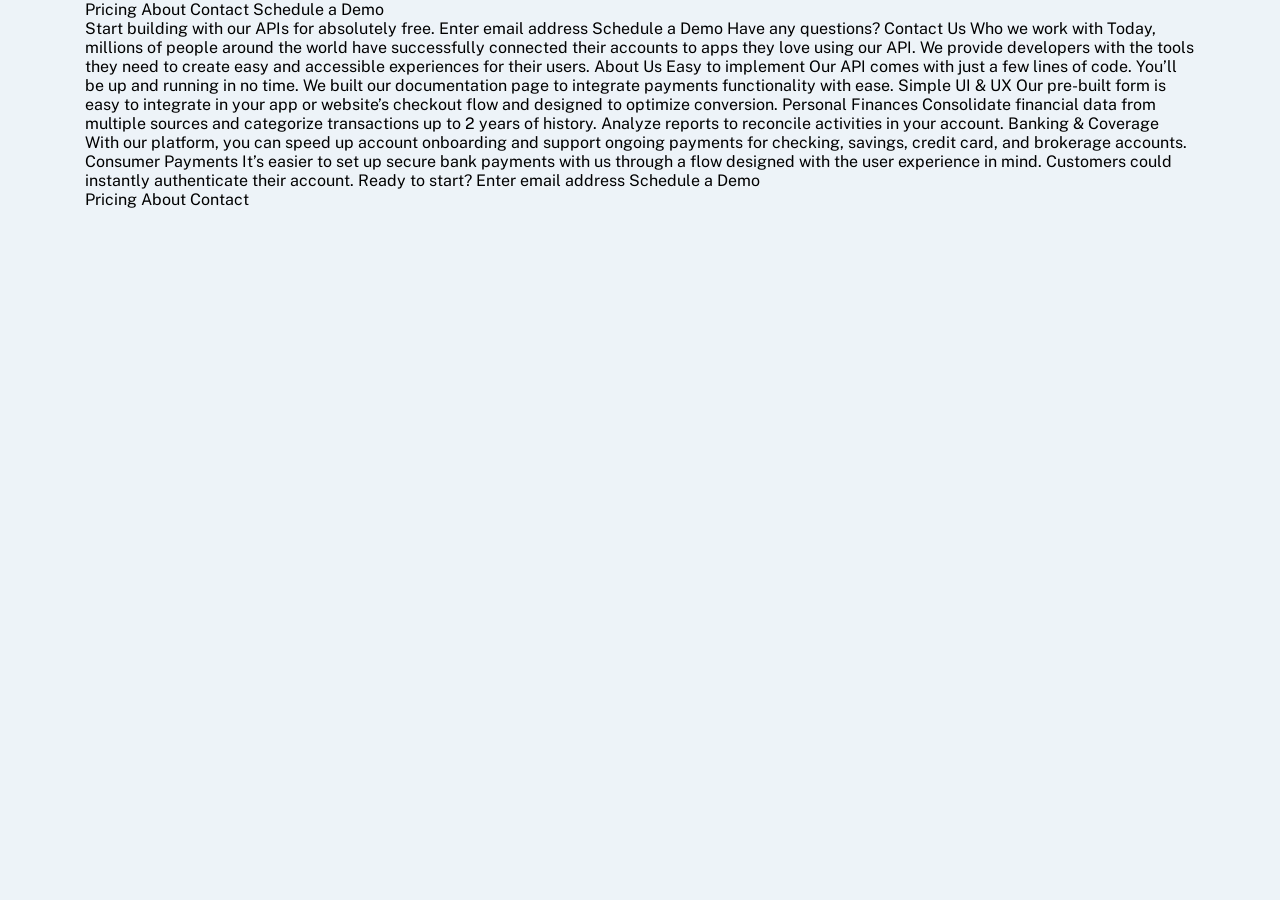
==== index.html @ 97dd3496 "Creating started files" ====
<!doctype html>
<html lang="en">
  <head>
    <meta charset="UTF-8" />
    <meta name="viewport" content="width=device-width, initial-scale=1.0" />

    <link
      rel="icon"
      type="image/png"
      sizes="32x32"
      href="./assets/favicon-32x32.png"
    />

    <title>Frontend Mentor | PayAPI Website Challenge</title>
    <link rel="stylesheet" href="./css/normalize.css" />
    <link rel="stylesheet" href="./css/style.css" />
  </head>

  <body>
    <!-- После того как будет написан HTML-код попросить ИИ
     проверить на ошибки и на aria-атрибуты -->

    <!-- - Отображение оптимального макета каждой страницы в зависимости от размера экрана устройства.
- Отображение состояний при наведении курсора на все интерактивные элементы на сайте.
- Получение сообщения об ошибке при отправке контактной формы, если:

- Поля «Имя», «Адрес электронной почты» или «Сообщение» пусты (должно отображаться «Это поле не может быть пустым»).

- Адрес электронной почты отформатирован неправильно (должно отображаться «Пожалуйста, используйте действительный адрес электронной почты»).

- View the optimal layout for each page depending on their device's screen size
- See hover states for all interactive elements throughout the site
- Receive an error message when the contact form is submitted if:
  - The `Name`, `Email Address` or `Message` fields are empty should show "This field can't be empty"
  - The `Email Address` is not formatted correctly should show "Please use a valid email address"
  -->
    <header class="header container">
      Pricing About Contact Schedule a Demo
    </header>
    <main class="main container">
      Start building with our APIs for absolutely free. Enter email address
      Schedule a Demo Have any questions? Contact Us Who we work with Today,
      millions of people around the world have successfully connected their
      accounts to apps they love using our API. We provide developers with the
      tools they need to create easy and accessible experiences for their users.
      About Us Easy to implement Our API comes with just a few lines of code.
      You’ll be up and running in no time. We built our documentation page to
      integrate payments functionality with ease. Simple UI & UX Our pre-built
      form is easy to integrate in your app or website’s checkout flow and
      designed to optimize conversion. Personal Finances Consolidate financial
      data from multiple sources and categorize transactions up to 2 years of
      history. Analyze reports to reconcile activities in your account. Banking
      & Coverage With our platform, you can speed up account onboarding and
      support ongoing payments for checking, savings, credit card, and brokerage
      accounts. Consumer Payments It’s easier to set up secure bank payments
      with us through a flow designed with the user experience in mind.
      Customers could instantly authenticate their account. Ready to start?
      Enter email address Schedule a Demo
    </main>
    <footer class="footer container">Pricing About Contact</footer>
    <script src="app.js" defer></script>
  </body>
</html>
---- css/style.css ----
:root {
  --neutral-950: hsl(0, 0%, 0%);
  --neutral-300: hsl(0, 0%, 85%);
  --neutral-0: hsl(0, 0%, 100%);
  --slate-950: hsl(207, 27%, 15%);
  --slate-900: hsl(208, 37%, 21%);
  --slate-800: hsl(207, 25%, 24%);
  --slate-700: hsl(207, 33%, 32%);
  --slate-600: hsl(208, 29%, 45%);
  --slate-500: hsl(207, 16%, 50%);
  --slate-100: hsl(207, 44%, 95%);
  --slate-50: hsl(220, 60%, 99%);
  --rose-600: hsl(337, 48%, 49%);
  --rose-400: hsl(337, 60%, 64%);
  --red-600: hsl(0, 100%, 50%);
  --green-900: hsl(162, 18%, 22%);
}
@font-face {
    font-family: 'DM Serif Display';
    src: url('../assets/fonts/DMSerifDisplay-Regular.woff2') format('woff2');
    font-weight: normal;
    font-style: normal;
    font-display: swap;
}

@font-face {
    font-family: 'Public Sans';
    src: url('../assets/fonts/PublicSans-Bold.woff2') format('woff2');
    font-weight: bold;
    font-style: normal;
    font-display: swap;
}

@font-face {
    font-family: 'Public Sans';
    src: url('../assets/fonts/PublicSans-Bold_1.woff2') format('woff2');
    font-weight: bold;
    font-style: normal;
    font-display: swap;
}

@font-face {
    font-family: 'Public Sans';
    src: url('../assets/fonts/PublicSans-Regular.woff2') format('woff2');
    font-weight: normal;
    font-style: normal;
    font-display: swap;
}
html {
  box-sizing: border-box;
}

*,
*::after,
*::before {
  box-sizing: border-box;
}
body {
  max-width: 1440px;
  width: 100%;
  margin: 0;
  margin-inline: auto;
  padding: 0;
  font-family: 'Public Sans';
  /* background-color: hsl(0, 0%, 95%); */
  background-color: var(--slate-100);
}
img {
  display: block;
  max-width: 100%;
  height: auto;
}
h1,
h2,
h3,
h4,
h5,
p {
  margin: 0;
}
ul {
  margin: 0;
  padding: 0;
  list-style: none;
}
button {
  border: 0 none transparent;
  background-color: transparent;
  cursor: pointer;
  padding: 0;
}
a {
  text-decoration: none;
}
.container {
  max-width: 70.625rem;
  margin-inline: auto;
  padding-inline: 0.625rem;
}

/* 


width: 124px;
height: 18px;


font-family: 'Public Sans';
font-style: normal;
font-weight: 700;
font-size: 15px;
line-height: 120%;


color: #FBFCFE;






*/
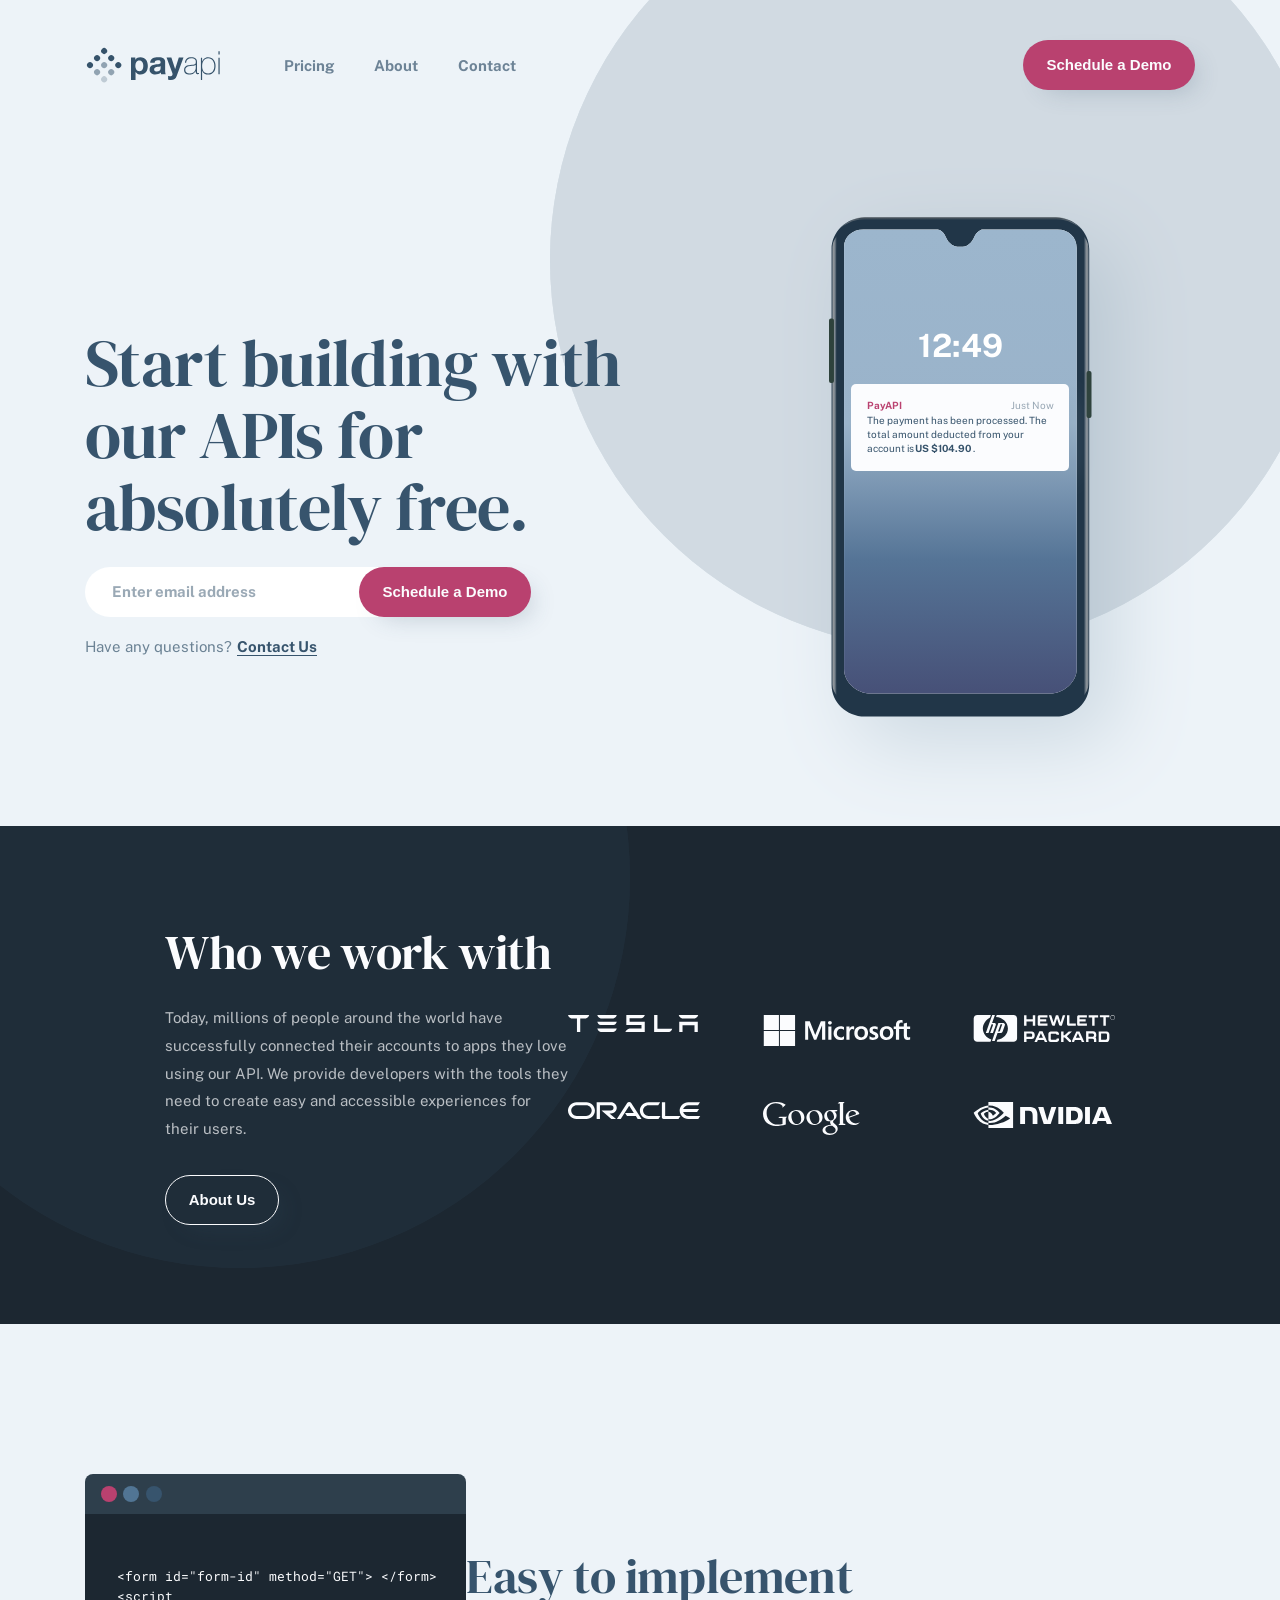
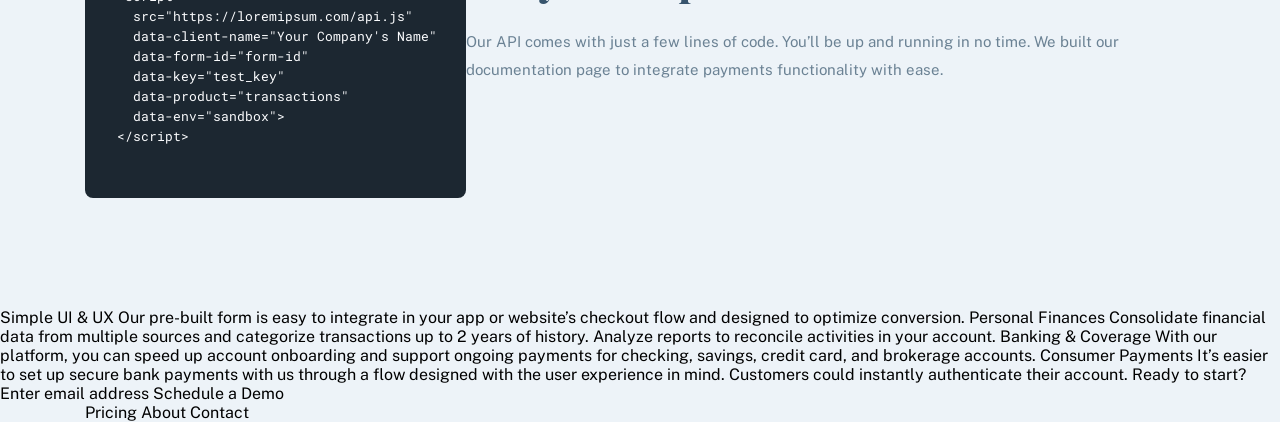
==== commit e9372be5: "Creating mobile menu" ====
--- a/index.html
+++ b/index.html
@@ -17,45 +17,445 @@
   </head>
 
   <body>
-    <!-- После того как будет написан HTML-код попросить ИИ
-     проверить на ошибки и на aria-атрибуты -->
+    <header class="header">
+      <div class="header__menu container">
+        <div class="header__logo">
+          <a href="#">
+            <img
+              src="./assets/shared/desktop/logo.svg"
+              alt="logo PayAPI website"
+            />
+          </a>
+        </div>
+        <button
+          class="menu__button open__button"
+          aria-label="open Menu"
+          aria-expanded="false"
+          aria-controls="navbar"
+        >
+          <svg width="28" height="17" xmlns="http://www.w3.org/2000/svg">
+            <g fill="#36536B" fill-rule="evenodd">
+              <path d="M0 0h28v3H0zM0 7h28v3H0zM0 14h28v3H0z" />
+            </g>
+          </svg>
+        </button>
+        <div class="header__menu-wrap">
+          <nav class="navigation">
+            <button class="menu__button close__button" aria-label="close Menu">
+              <svg width="22" height="23" xmlns="http://www.w3.org/2000/svg">
+                <path
+                  d="M19.839.54L21.96 2.66 13.12 11.5l8.84 8.839-2.121 2.121-8.84-8.84-8.838 8.84L.04 20.34l8.838-8.84L.04 2.662 2.16.54 11 9.378 19.839.54z"
+                  fill="#FBFCFE"
+                  fill-rule="evenodd"
+                />
+              </svg>
+            </button>
+            <ul id="navMenu" class="main__nav">
+              <li><a href="pricing.html">Pricing</a></li>
+              <li><a href="about.html">About</a></li>
+              <li><a href="contact.html">Contact</a></li>
+            </ul>
+          </nav>
+          <button class="btn">Schedule a Demo</button>
+        </div>
+      </div>
+      <div class="header__hero container">
+        <div class="header__hero-content">
+          <h1>Start building with our APIs for absolutely free.</h1>
+          <form action="#" class="form__email">
+            <input
+              type="email"
+              id="email"
+              aria-label="Enter your email"
+              placeholder="Enter email address"
+            />
+            <small class="error-msg">Please use a valid email address</small>
+            <button type="submit" class="btn" id="email-btn">
+              Schedule a Demo
+            </button>
+          </form>
+          <p>Have any questions?<a href="contact.html">Contact Us</a></p>
+        </div>
+        <div class="header__hero-images">
+          <svg
+            xmlns="http://www.w3.org/2000/svg"
+            xmlns:xlink="http://www.w3.org/1999/xlink"
+            width="419"
+            height="660"
+          >
+            <defs>
+              <linearGradient id="c" x1="50%" x2="50%" y1="0%" y2="100%">
+                <stop offset="0%" stop-color="#454545" />
+                <stop offset="22.628%" stop-color="#999" />
+                <stop offset="100%" stop-color="#FFF" />
+              </linearGradient>
+              <linearGradient id="d" x1="100%" x2="30.702%" y1="50%" y2="50%">
+                <stop offset="0%" stop-color="#FFF" stop-opacity="0" />
+                <stop offset="22.218%" stop-color="#BABABA" />
+                <stop offset="54.678%" stop-color="#FFF" stop-opacity="0" />
+                <stop offset="100%" stop-color="#FFF" stop-opacity="0" />
+              </linearGradient>
+              <linearGradient id="e" x1="100%" x2="30.591%" y1="50%" y2="50%">
+                <stop offset="0%" stop-color="#FFF" stop-opacity="0" />
+                <stop offset="22.218%" stop-color="#BABABA" />
+                <stop offset="54.678%" stop-color="#FFF" stop-opacity="0" />
+                <stop offset="100%" stop-color="#FFF" stop-opacity="0" />
+              </linearGradient>
+              <linearGradient id="g" x1="50%" x2="50%" y1="0%" y2="99.221%">
+                <stop offset="0%" stop-color="#9CB6CD" />
+                <stop offset="42.056%" stop-color="#9AB3CA" />
+                <stop offset="71.659%" stop-color="#557496" />
+                <stop offset="100%" stop-color="#475178" />
+              </linearGradient>
+              <filter
+                id="a"
+                width="202.9%"
+                height="153.1%"
+                x="-41.7%"
+                y="-21.5%"
+                filterUnits="objectBoundingBox"
+              >
+                <feOffset
+                  dx="25"
+                  dy="25"
+                  in="SourceAlpha"
+                  result="shadowOffsetOuter1"
+                />
+                <feGaussianBlur
+                  in="shadowOffsetOuter1"
+                  result="shadowBlurOuter1"
+                  stdDeviation="40"
+                />
+                <feColorMatrix
+                  in="shadowBlurOuter1"
+                  values="0 0 0 0 0.212302148 0 0 0 0 0.325209598 0 0 0 0 0.419299139 0 0 0 0.300726617 0"
+                />
+              </filter>
+              <filter
+                id="i"
+                width="125.2%"
+                height="163.2%"
+                x="-8%"
+                y="-20.1%"
+                filterUnits="objectBoundingBox"
+              >
+                <feMorphology
+                  in="SourceAlpha"
+                  radius="5"
+                  result="shadowSpreadOuter1"
+                />
+                <feOffset
+                  dx="10"
+                  dy="10"
+                  in="shadowSpreadOuter1"
+                  result="shadowOffsetOuter1"
+                />
+                <feGaussianBlur
+                  in="shadowOffsetOuter1"
+                  result="shadowBlurOuter1"
+                  stdDeviation="12.5"
+                />
+                <feColorMatrix
+                  in="shadowBlurOuter1"
+                  values="0 0 0 0 0.212302148 0 0 0 0 0.325209598 0 0 0 0 0.419299139 0 0 0 0.25 0"
+                />
+              </filter>
+              <path
+                id="b"
+                d="M35.776.57H227.01c18.34 0 33.208 14.235 33.208 31.795v435.27c0 17.56-14.867 31.796-33.208 31.796H35.776c-18.34 0-33.208-14.236-33.208-31.796V32.365C2.568 14.805 17.436.569 35.776.569z"
+              />
+              <path
+                id="f"
+                d="M93.602 0H19.196C8.09 0 0 7.563 0 17.441v422.39c0 12.88 12.502 24.292 26.64 24.292h179.332c13.618 0 26.64-11.5 26.64-24.292V18.583c0-11.84-8.79-18.513-19.196-18.583H137.83c-.287.047-5.479 2.182-7.673 7.563-2.195 5.382-6.61 9.672-11.445 9.672h-5.615c-2.298 0-8.348-2.23-11.411-9.672C98.623.121 93.888.047 93.602 0z"
+              />
+              <rect id="j" width="218" height="87" x="0" y="0" rx="5" />
+            </defs>
+            <g fill="none" fill-rule="evenodd" transform="translate(53 55)">
+              <use fill="#000" filter="url(#a)" xlink:href="#b" />
+              <use fill="#213648" xlink:href="#b" />
+              <path
+                fill="url(#c)"
+                fill-opacity=".65"
+                d="M225.18 0H32.356C23.352.549 15.05 4.657 7.447 12.324c4.89-4.268 13.61-9.98 25.14-9.98h192.362c11.53 0 20.25 5.712 25.14 9.98C242.486 4.657 234.183.549 225.18 0z"
+                opacity=".596"
+                transform="translate(2.568)"
+              />
+              <path
+                fill="url(#d)"
+                d="M252.431 462.67V34.983c0-11.476-4.217-15.718-6.733-18.442-2.516-2.723-2.623-4.113.992-2.056 3.615 2.056 10.845 8.047 10.845 20.498V462.67c0 12.451-7.23 18.441-10.845 20.498-3.615 2.056-3.508.667-.992-2.057s6.733-6.966 6.733-18.441z"
+                opacity=".75"
+                transform="translate(2.568)"
+              />
+              <path
+                fill="url(#e)"
+                d="M8.548 462.67V34.983c0-11.476-4.217-15.718-6.733-18.442-2.516-2.723-2.623-4.113.992-2.056 3.615 2.056 10.845 8.047 10.845 20.498V462.67c0 12.451-7.23 18.441-10.845 20.498-3.615 2.056-3.508.667-.992-2.057s6.733-6.966 6.733-18.441z"
+                opacity=".75"
+                transform="matrix(-1 0 0 1 16.22 0)"
+              />
+              <path
+                fill="#2E423C"
+                d="M2 101.557h.965a2 2 0 012 2v60.35a2 2 0 01-2 2H2a2 2 0 01-2-2v-60.35a2 2 0 012-2zm257.535 52.487h.965a2 2 0 012 2v42.95a2 2 0 01-2 2h-.965a2 2 0 01-2-2v-42.95a2 2 0 012-2z"
+              />
+              <g transform="translate(15.074 12.444)">
+                <mask id="h" fill="#fff"><use xlink:href="#f" /></mask>
+                <use fill="#FFF" xlink:href="#f" />
+                <path
+                  fill="url(#g)"
+                  mask="url(#h)"
+                  d="M-.074 0h233v465h-233z"
+                />
+                <text
+                  fill="#FFF"
+                  font-family="PublicSans-Bold, Public Sans"
+                  font-size="32"
+                  font-weight="bold"
+                  mask="url(#h)"
+                >
+                  <tspan x="73.926" y="127.556">12:49</tspan>
+                </text>
+              </g>
+              <g transform="translate(22 167)">
+                <use fill="#000" filter="url(#i)" xlink:href="#j" />
+                <use fill="#FBFCFE" xlink:href="#j" />
+                <g font-size="10">
+                  <text
+                    fill="#BA4270"
+                    font-family="PublicSans-Bold, Public Sans"
+                    font-weight="bold"
+                    transform="translate(16 16)"
+                  >
+                    <tspan x="0" y="9">PayAPI</tspan>
+                  </text>
+                  <text
+                    fill="#36536B"
+                    font-family="PublicSans-Regular, Public Sans"
+                    opacity=".5"
+                    transform="translate(16 16)"
+                  >
+                    <tspan x="144.05" y="9">Just Now</tspan>
+                  </text>
+                </g>
+                <text
+                  fill="#36536B"
+                  font-family="PublicSans-Regular, Public Sans"
+                  font-size="10"
+                >
+                  <tspan x="16" y="40">
+                    The payment has been processed. The
+                  </tspan>
+                  <tspan x="16" y="54">total amount deducted from your</tspan>
+                  <tspan x="16" y="68">account is</tspan>
+                  <tspan
+                    x="63.62"
+                    y="68"
+                    font-family="PublicSans-Bold, Public Sans"
+                    font-weight="bold"
+                  >
+                    US $104.90
+                  </tspan>
+                  <tspan x="121.855" y="68">.</tspan>
+                </text>
+              </g>
+            </g>
+          </svg>
+        </div>
+      </div>
+    </header>
+    <main class="main">
+      <section class="main__about">
+        <div class="main__about-content">
+          <h3>Who we work with</h3>
+          <p>
+            Today, millions of people around the world have successfully
+            connected their accounts to apps they love using our API. We provide
+            developers with the tools they need to create easy and accessible
+            experiences for their users.
+          </p>
+          <button class="btn">About Us</button>
+        </div>
+        <div class="main__about-images">
+          <svg width="131" height="17" xmlns="http://www.w3.org/2000/svg">
+            <path
+              d="M89.447.047v13.628h14.74c-.375 1.405-1.264 2.623-2.902 3.325h-15.16V.047h3.322zm-12.588 0c-.374 1.452-1.825 2.81-3.603 3.325H61.558l.047 3.372h15.16V17H57.347c.796-1.64 2.387-2.904 4.259-3.419H73.49V10.07H58.33V.047zM21.196 0v.047c-.371 1.503-1.623 2.912-3.386 3.381h-5.287l-.279.094V17H8.951V3.522l-.278-.094H3.386C1.67 3.052.37 1.55 0 .047L21.196 0zm108.586 6.744V17h-3.275v-6.837h-11.98V17h-3.275V6.744h18.53zM48.783 13.58c-.327 1.499-1.637 3.091-3.416 3.419H32.733c-1.778-.328-3.088-1.92-3.462-3.419zm0-6.884c-.327 1.499-1.637 3.09-3.416 3.419H32.733c-1.778-.375-3.088-1.92-3.462-3.419zM130.203 0c-.374 1.499-1.637 3.09-3.416 3.419h-12.634c-1.731-.375-3.041-1.92-3.416-3.419zm-81.42 0c-.327 1.499-1.637 3.09-3.416 3.419H32.733c-1.778-.375-3.088-1.92-3.462-3.419z"
+              fill="#36536B"
+              fill-rule="nonzero"
+            />
+          </svg>
+          <svg width="148" height="31" xmlns="http://www.w3.org/2000/svg">
+            <path
+              d="M15.922 16v15H.782V16h15.14zm16.149 0v15H16.93V16h15.14zm79.549-4.777c.457 0 .983.054 1.562.16.582.107 1.061.238 1.425.392l.05.021v2.858l-.13-.087a5.195 5.195 0 00-1.403-.642 5.593 5.593 0 00-1.607-.244c-.57 0-1.023.127-1.35.376-.323.248-.48.554-.48.936 0 .432.127.772.378 1.013.261.25.894.574 1.881.965 1.24.493 2.128 1.05 2.64 1.659.516.612.777 1.372.777 2.258 0 1.228-.486 2.232-1.444 2.985-.953.748-2.258 1.127-3.88 1.127-.525 0-1.13-.07-1.795-.205-.667-.135-1.232-.308-1.681-.512l-.049-.022v-3.014l.132.094a6.547 6.547 0 001.776.888c.639.208 1.222.313 1.733.313 1.38 0 2.05-.43 2.05-1.313 0-.31-.067-.561-.197-.745-.134-.187-.371-.38-.706-.572-.342-.195-.88-.443-1.603-.736-.86-.365-1.508-.723-1.928-1.065a3.28 3.28 0 01-.948-1.221c-.204-.465-.308-1.013-.308-1.63 0-1.187.482-2.168 1.431-2.916.944-.744 2.18-1.12 3.674-1.12zM137.763 5c.734 0 1.327.078 1.762.232l.055.02v2.656l-.117-.052a3.424 3.424 0 00-1.379-.31c-.623 0-1.111.198-1.453.586-.344.394-.519.983-.519 1.753v1.655h4.704V8.57l.059-.018 2.98-.9.106-.032v3.92h3.173v2.521h-3.172v6.205c0 .795.144 1.364.43 1.689.281.322.735.485 1.35.485.162 0 .373-.035.626-.105.25-.069.465-.161.637-.274l.13-.084v2.544l-.042.025c-.19.106-.51.206-.981.306a6.562 6.562 0 01-1.347.148c-2.62 0-3.95-1.409-3.95-4.189v-6.75h-4.703v10.622h-3.171V14.06h-2.21V11.54h2.21V9.72c0-.913.204-1.739.607-2.454a4.246 4.246 0 011.716-1.673c.733-.394 1.574-.593 2.5-.593zm-13.973 6.223c2.07 0 3.71.608 4.877 1.806 1.166 1.198 1.757 2.865 1.757 4.955 0 2.116-.63 3.833-1.873 5.102-1.243 1.27-2.953 1.913-5.082 1.913-2.043 0-3.694-.61-4.907-1.817-1.214-1.206-1.829-2.86-1.829-4.919 0-2.166.63-3.9 1.873-5.152 1.244-1.253 2.988-1.888 5.184-1.888zm-25.402 0c2.069 0 3.71.608 4.876 1.806 1.166 1.198 1.758 2.865 1.758 4.955 0 2.116-.63 3.833-1.873 5.102-1.243 1.27-2.953 1.913-5.082 1.913-2.043 0-3.694-.61-4.907-1.817-1.214-1.206-1.83-2.86-1.83-4.919 0-2.166.631-3.9 1.874-5.152 1.243-1.253 2.988-1.888 5.184-1.888zm-20.614 0c.56 0 1.148.062 1.75.186.606.123 1.093.286 1.45.483l.043.024V14.9l-.132-.094c-.95-.68-1.953-1.023-2.982-1.023-1.204 0-2.193.402-2.939 1.196-.748.797-1.127 1.876-1.127 3.208 0 1.324.364 2.376 1.082 3.126.716.748 1.703 1.128 2.932 1.128.443 0 .947-.097 1.501-.287a5.917 5.917 0 001.533-.788l.132-.095v2.833l-.042.023c-1.019.58-2.29.873-3.779.873-1.276 0-2.428-.277-3.425-.822a5.855 5.855 0 01-2.344-2.339c-.557-1.004-.839-2.144-.839-3.385 0-1.418.291-2.69.863-3.777a6.127 6.127 0 012.513-2.55c1.09-.6 2.372-.904 3.81-.904zm12.076.089c.523 0 .935.062 1.227.184l.05.021v3.117l-.13-.094c-.146-.103-.392-.201-.731-.292a3.724 3.724 0 00-.942-.136c-.833 0-1.515.355-2.026 1.056-.519.71-.781 1.648-.781 2.792v6.723h-3.133V11.54h3.133v2.276h.033c.293-.739.675-1.331 1.205-1.763a3.236 3.236 0 012.095-.741zm-21.42.228v13.143h-3.132V11.54h3.133zM46.77 6.343l5.458 13.622 5.624-13.622h4.425v18.34H59.08V10.57h-.103l-5.674 14.113h-2.267l-5.764-14.114h-.103v14.114h-3.005V6.343h4.605zm76.854 7.44c-1.134 0-2.033.382-2.673 1.136-.643.759-.97 1.85-.97 3.243 0 1.351.327 2.414.97 3.16.64.742 1.547 1.119 2.698 1.119 1.158 0 2.044-.37 2.633-1.098.593-.733.894-1.83.894-3.257 0-1.41-.32-2.492-.95-3.217-.627-.72-1.503-1.086-2.602-1.086zm-25.402 0c-1.134 0-2.033.382-2.672 1.136-.644.759-.97 1.85-.97 3.243 0 1.351.325 2.414.969 3.16.64.742 1.547 1.119 2.698 1.119 1.158 0 2.044-.37 2.632-1.098.594-.733.894-1.83.894-3.257 0-1.41-.32-2.492-.95-3.217-.627-.72-1.502-1.086-2.601-1.086zM15.922 0v15H.782V0h15.14zM32.07 0v15H16.93V0h15.14zm34.825 5.941c.543 0 1.001.178 1.362.53.362.353.546.782.546 1.276 0 .503-.189.929-.56 1.264-.37.334-.823.503-1.347.503-.525 0-.976-.17-1.341-.503a1.646 1.646 0 01-.554-1.264c0-.512.189-.945.56-1.29.369-.343.819-.516 1.334-.516z"
+              fill="#36536B"
+              fill-rule="nonzero"
+            />
+          </svg>
+          <svg width="142" height="27" xmlns="http://www.w3.org/2000/svg">
+            <path
+              d="M69.493 16.373L74.305 27h-2.478l-.868-1.923h-6.086L64.015 27h-2.572l4.907-10.627h3.143zm50.612 0c1.715 0 3.191 1.202 3.191 3.366 0 1.923-.38 2.644-.953 3.126.762.384.953 1.297.953 1.922v2.211h-2.286v-1.922c0-.433-.477-1.203-1.43-1.203h-4.095V27h-2.382V16.373zm-29.566.01v3.984h1.046l4.138-3.984h3.234l-5.09 4.991 4.233 4.224v1.392h-1.808l-4.517-4.416H90.54v4.416h-2.427V16.383h2.427zm-31.815.006c1.282 0 3.04.815 3.04 3.835 0 2.973-1.616 3.787-3.041 3.787h-5.226v2.973h-2.423V16.389zm74.75.002c1.995 0 2.945 1.39 2.945 3.259v3.237c-.012 1.508-.265 4.094-2.992 4.094h-7.74v-10.59zm-26.99.003l4.797 10.585h-2.47l-.865-1.916h-6.067l-.854 1.916h-1.899v-1.485l4.225-9.1h3.133zm-22.863.006c1.518.047 2.418 1.627 2.418 2.536v.908H83.62c-.049-.479-.475-1.195-.854-1.195h-4.175c-.947 0-.805.956-.805.956v4.21c0 .766.474.957.759.957h4.126c.9 0 .997-.765.997-1.244h2.37v.957c0 1.58-1.09 2.488-2.417 2.488h-5.787c-1.803 0-2.467-1.388-2.467-2.488v-5.598c0-1.195 1.28-2.487 2.419-2.487zM40.52 0c1.97 0 3.567 1.58 3.567 3.57v19.72a3.6 3.6 0 01-1.046 2.539 3.537 3.537 0 01-2.52 1.044H23.662l.718-2.17c5.98-.888 10.545-5.597 10.545-11.273 0-6.106-5.283-11.094-11.929-11.409L23.76 0h16.76zM17.886 0l-.855 2.4c-4.115 2.205-7.199 6.638-7.199 11.03 0 4.998 3.55 9.408 8.488 11.01l-.861 2.433H4.252c-1.965 0-3.558-1.625-3.558-3.61V3.598C.693 1.614 2.285.004 4.252.001h13.634zm11.91 7.902c1.328 0 2.705.698 1.993 2.605l-2.041 5.677c-.38 1.07-.712 1.815-2.706 1.815h-2.495L21.727 26H19.02l6.36-18.098zm103.062 10.694h-4.75v6.18h4.56c.854 0 1.329-.814 1.329-1.724v-3.02c.049-.669-.426-1.436-1.14-1.436zm-64.937-.252l-2.048 4.52h4.049l-2.001-4.52zm36.997.014l-2.042 4.502h4.074l-2.032-4.502zm-46.907.236h-4.514v3.212h4.656c1.046 0 1.046-1.102 1.046-1.581v-.07c-.003-.512-.054-1.56-1.188-1.56zm61.568-.009h-4.095v3.077h4.382c.905 0 1.143-1.106 1.143-1.634 0-.53-.238-1.443-1.43-1.443zM21.934 0l-2.838 7.947h1.609c1.655 0 2.507.696 2.081 2.086-.426 1.39-2.838 7.969-2.838 7.969h-2.79l2.79-7.784c.094-.464.094-.88-.472-.88h-.852l-3.121 8.664h-2.697V18L19.191 0h2.743zM28.8 9.298h-1.187l-2.574 7.305h1.197c.475 0 .712-.512.76-.791.003-.017.012-.051.028-.102l.063-.198c.146-.442.447-1.301.77-2.213l.177-.5c.505-1.419 1.003-2.803 1.003-2.803.142-.372.19-.698-.237-.698zM78.28.156l2.241 7.264L82.904.204h2.287l2.382 7.216 2.24-7.264h2.43l-3.43 10.632h-1.43c-.715-.001-1.405-1.083-1.549-1.612L84.048 3.62l-2.335 7.168h-1.477c-.715 0-1.335-1.106-1.478-1.635L75.85.156h2.43zm58.079.002V2.37h-3.548v8.413h-2.428V2.37h-3.5V.158h9.476zM74.48.167v2.21h-7.325v1.968h6.088v2.208h-6.088v2.016h7.325v2.207h-8.228c-.952 0-1.522-.768-1.522-1.392V1.751c0-.96.57-1.584 1.664-1.584h8.086zm50.658-.002v2.21h-3.545v8.401h-2.425V2.375h-3.497V.165h9.467zm-11.244.006v2.206h-7.32v1.967h6.084V6.55h-6.084v2.015h7.32v2.206h-8.223c-.952 0-1.522-.767-1.522-1.391V1.755c0-.96.57-1.584 1.664-1.584h8.08zM53.497.174v4.17h6.319V.175h2.423v10.595h-2.423v-4.22h-6.32v4.22h-2.422V.174h2.423zm42.929.004V8.56h6.41v2.204h-7.123c-1.092 0-1.71-.766-1.71-1.58V.177h2.423zm43.216-.084c.627-.01 1.23.24 1.669.692.458.462.689 1.021.689 1.677.01.634-.24 1.243-.69 1.686a2.26 2.26 0 01-1.668.699 2.244 2.244 0 01-1.665-.699 2.317 2.317 0 01-.683-1.686 2.3 2.3 0 01.69-1.677 2.255 2.255 0 011.658-.692zm.001.32c-.56 0-1.036.2-1.431.602-.394.399-.59.881-.59 1.446-.01.546.202 1.073.587 1.457a1.93 1.93 0 001.433.602c.54.009 1.06-.21 1.434-.602.394-.402.59-.887.59-1.457 0-.565-.196-1.047-.59-1.446a1.941 1.941 0 00-1.433-.602z"
+              fill="#36536B"
+              fill-rule="nonzero"
+            />
+          </svg>
+          <svg width="133" height="17" xmlns="http://www.w3.org/2000/svg">
+            <path
+              d="M57.081 11.06h8.737l-4.62-7.351-8.479 13.29h-3.858L59.174 1.036A2.445 2.445 0 0161.198 0c.802 0 1.55.376 1.984 1.008L73.536 17h-3.859l-1.82-2.97H59.01l-1.93-2.97zm40.084 2.97V.16h-3.274v15.226c0 .417.163.82.475 1.129.313.309.734.484 1.196.484h14.933l1.93-2.97h-15.26zM42.99 11.543c3.18 0 5.762-2.54 5.762-5.684 0-3.145-2.582-5.698-5.762-5.698H28.665V17h3.273V3.131h10.835a2.734 2.734 0 012.745 2.729 2.733 2.733 0 01-2.745 2.727l-9.231-.013L43.317 17h4.756l-6.577-5.456h1.495zM8.514 17C3.814 17 0 13.237 0 8.587S3.814.161 8.514.161h9.896c4.701 0 8.513 3.776 8.513 8.426S23.11 17 18.41 17H8.514zm9.676-2.97c3.045 0 5.512-2.433 5.512-5.443s-2.467-5.456-5.512-5.456H8.733c-3.044 0-5.511 2.446-5.511 5.456 0 3.01 2.467 5.443 5.511 5.443h9.457zM80.37 17c-4.7 0-8.519-3.763-8.519-8.413S75.67.161 80.371.161h11.754l-1.917 2.97h-9.62c-3.043 0-5.516 2.446-5.516 5.456 0 3.01 2.473 5.443 5.516 5.443h11.808L90.466 17H80.371zm40.044-2.97c-2.513 0-4.647-1.666-5.299-3.965h13.996l1.929-2.97h-15.925c.652-2.284 2.786-3.964 5.3-3.964h9.606l1.943-2.97h-11.767c-4.702 0-8.52 3.776-8.52 8.426s3.818 8.412 8.52 8.412h10.096l1.929-2.97h-11.808z"
+              fill="#36536B"
+              fill-rule="nonzero"
+            />
+          </svg>
+          <svg width="97" height="33" xmlns="http://www.w3.org/2000/svg">
+            <path
+              d="M74.618 8l-1.331 1.376h-1.77c1.45 1.274 2.086 2.635 2.086 4.217 0 2.306-1.259 3.462-2.15 4.243-.163.15-.598.462-.85.736-.142.168-.531.613-.531 1.285 0 .47.151.869.931 1.496 2.654 2.055 3.702 3.246 3.702 5.42 0 3.085-2.836 6.227-8.313 6.227-4.625 0-6.827-2.338-6.827-4.714 0-2.713 2.434-5.238 8.49-5.619-.64-.75-.942-1.237-.942-2.104.001-.589.244-1.197.244-1.197h-.89c-3.52 0-5.226-2.777-5.226-5.238C61.241 10.895 63.635 8 68.06 8h6.558zM68.59 23.664c-4.543.065-6.2 1.836-6.2 3.894 0 2.485 2.417 4.006 5.579 4.006 2.88 0 4.658-1.554 4.658-3.535 0-1.442-.808-2.25-2.103-3.31-.557-.439-1.353-1.027-1.353-1.027s-.243-.028-.58-.028zM13.512 0c4.22 0 7.172 1.284 9.21 2.636L19.5 5.794V3.891c-1.719-1.527-3.64-2.623-6.942-2.623-5.219 0-8.96 3.966-8.96 9.621 0 5.766 4.136 11.67 11.172 11.67 1.736 0 3.406-.23 4.729-.646V16.08h-4.24l1.42-1.38h7.56l-1.113 1.09c-.206.186-.344.398-.344.706v6.027C19.25 23.485 16.197 24 12.757 24 5.66 24 .015 19.425.015 11.83.015 6.492 4.249 0 13.512 0zm20.227 8c4.6.001 7.658 3.606 7.658 7.318 0 3.985-3.129 7.682-8.23 7.682-5.302 0-7.919-4.014-7.919-7.394C25.248 11.69 28.497 8 33.74 8zm47.873-8l-1.16 1.14a.878.878 0 00-.306.69v19.09c0 .41.295.831.79.89l1.844.227-.98.963h-6.425l1.177-1.154c.193-.197.283-.388.283-.669V1.403h-2.13L76.132 0h5.48zm8.66 8c3.852 0 5.528 1.987 6.123 3.96L86.1 15.833c.983 3.597 3.792 5.554 6.706 5.554 1.534 0 2.688-.436 4.103-1.1-.75.933-1.776 1.676-2.844 2.134-.995.425-2.057.579-3.346.579-5.172 0-7.94-3.978-7.94-7.798C82.78 10.576 86.638 8 90.27 8zM51.906 8c4.6.001 7.658 3.606 7.658 7.318 0 3.985-3.13 7.682-8.23 7.682-5.302 0-7.919-4.014-7.919-7.394C43.416 11.69 46.665 8 51.907 8zM32.87 9.076c-.6 0-1.514.114-2.49.715-1.194.802-1.952 1.891-1.952 4.122 0 2.24.79 4.533 1.597 5.766.918 1.34 2.143 2.36 3.897 2.36h.069c.684-.015 4.221-.29 4.221-5.017 0-3.308-1.646-7.946-5.342-7.946zm18.168 0c-.6 0-1.515.114-2.49.715-1.194.802-1.952 1.891-1.952 4.122 0 2.24.79 4.533 1.597 5.766.917 1.34 2.143 2.36 3.897 2.36h.069c.684-.015 4.221-.29 4.221-5.017 0-3.308-1.646-7.946-5.342-7.946zm15.801-.047c-1.547 0-2.848 1.2-2.848 3.458 0 2.5 1.17 4.603 2.348 5.392.53.375 1.157.526 1.68.526 1.067 0 3.04-.718 3.04-3.344 0-2.432-1.254-4.398-2.039-5.13-.708-.609-1.378-.902-2.18-.902zm22.758.03c-1.288 0-3.9.898-3.9 4.26 0 .801.172 1.543.172 1.543l6.328-2.382c.503-.185.758-.384.758-.762 0-1.168-1.41-2.66-3.358-2.66z"
+              fill="#36536B"
+              fill-rule="nonzero"
+            />
+          </svg>
+          <svg width="139" height="26" xmlns="http://www.w3.org/2000/svg">
+            <path
+              d="M40.086 0v26H15.427v-3.053c.522.058 1.043.087 1.594.087 5.708 0 15.777-2.908 20.095-6.525-.638-.637-3.724-2.098-4.477-2.706-4.55 3.907-9.243 7.22-15.734 7.22-.493 0-1-.044-1.492-.101v-2.17c.594.1 1.188.158 1.796.158 6.969 0 13.662-8.13 13.662-8.13s-5.838-7.626-14.777-7.322l-.696.043V0h24.688zM15.413 3.501l-.001 1.909-.014.001v.001l-.37.034c-6.73.69-10.15 5.567-10.275 5.748-.003.005 2.706 8.744 10.645 9.728v2.025C4.576 21.934.722 10.794.722 10.794s6.81-6.656 14.69-7.293zM90.19 5.03V22h-4.854V5.029h4.854zm9.78 0c3.876 0 6.47.46 8.249 2.833 1.005 1.323 1.574 3.452 1.574 5.84 0 2.603-.67 4.99-1.72 6.069C106.6 21.31 105.23 22 101.033 22h-7.87V5.029zm-29.558 0l3.877 13.447L78.341 5.03h4.955L77.699 22h-6.995L65.165 5.029h5.247zm46.508 0V22h-4.854V5.029h4.854zM56.07 5c4.16.03 8.351 1.013 8.351 7.607v9.378h-4.751v-7.752c0-2.374-.306-3.682-1.079-4.488-.597-.633-1.472-.935-2.725-.935l-3.819-.014v13.189h-4.897V5zm76.094.028L139 21.97h-5.203l-1.02-2.991h-8.016l-1.079 3.006h-4.78l6.777-16.957h6.486zM15.398 7.755v2.026h-.014c-2.507-.304-4.477 2.04-4.477 2.04l.008.027c.106.351 1.272 3.978 4.483 5.066v1.852c-5.998-1.071-7.664-7.307-7.664-7.307l.07-.074.089-.089c.663-.656 3.376-3.091 7.505-3.54zm84.659.956h-2.084v9.65h2.084c3.031 0 4.984-1.352 4.984-4.832 0-3.48-1.953-4.818-4.984-4.818zm-73.315 2.198l-.019.027-.099.131c-.743.976-4.891 6.15-9.313 6.15-.652 0-1.29-.1-1.898-.303V9.795c2.506.304 3.013 1.404 4.506 3.907l3.346-2.807s-2.448-3.198-6.563-3.198a9.832 9.832 0 00-1.304.058V5.412h.015l-.001-.002.334-.019c.116-.005.232-.009.348-.009 6.432-.202 10.648 5.527 10.648 5.527zm102.085-2.788l-3.032 7.94h5.976l-2.944-7.94z"
+              fill="#36536B"
+              fill-rule="nonzero"
+            />
+          </svg>
+        </div>
+      </section>
+      <section class="testimonial">
+        <div class="testimonial__implemention container">
+          <div class="implemention__images">
+            <div class="implemention__images-head">
+              <span></span>
+              <span></span>
+              <span></span>
+            </div>
+            <div class="implemention__images-block">
+              <pre>
+                <code>
+&lt;form id="form-id" method="GET"&gt; &lt;/form&gt;
+&lt;script 
+  src="https://loremipsum.com/api.js" 
+  data-client-name="Your Company's Name" 
+  data-form-id="form-id" 
+  data-key="test_key" 
+  data-product="transactions" 
+  data-env="sandbox"&gt;
+&lt;/script&gt;
+                </code>
+              </pre>
+            </div>
+          </div>
 
-    <!-- - Отображение оптимального макета каждой страницы в зависимости от размера экрана устройства.
-- Отображение состояний при наведении курсора на все интерактивные элементы на сайте.
-- Получение сообщения об ошибке при отправке контактной формы, если:
+          <!-- <img src="./assets/home/desktop/illustration-easy-to-implment.svg" alt="illustration easy to implment"> -->
+          <!-- <svg
+            width="605"
+            height="444"
+            viewBox="0 0 605 444"
+            fill="none"
+            xmlns="http://www.w3.org/2000/svg"
+          >
+            <g id="Testimonial Content">
+              <g id="Rectangle" filter="url(#filter0_d_4140_10664)">
+                <path
+                  d="M55 63C55 58.5817 58.5817 55 63 55H492C496.418 55 500 58.5817 500 63V331C500 335.418 496.418 339 492 339H63C58.5817 339 55 335.418 55 331V63Z"
+                  fill="#1B262F"
+                />
+              </g>
+              <g id="Testimonial Text" clip-path="url(#clip0_4140_10664)">
+                <g id="Testimonial Rating">
+                  <path
+                    id="Rectangle Copy"
+                    d="M55 63C55 58.5817 58.5817 55 63 55H492C496.418 55 500 58.5817 500 63V95H55V63Z"
+                    fill="#2E3F4D"
+                  />
+                  <g id="Rating Ellipses">
+                    <circle id="Oval" cx="79" cy="75" r="8" fill="#BA4270" />
+                    <circle
+                      id="Oval Copy"
+                      cx="101.4"
+                      cy="75"
+                      r="8"
+                      fill="#527695"
+                    />
+                    <circle
+                      id="Oval Copy 2"
+                      cx="123.8"
+                      cy="75"
+                      r="8"
+                      fill="#36536B"
+                    />
+                  </g>
+                </g>
+                <path
+                  id="&#60;form id=&#34;form-id&#34; m"
+                  d="M89.5771 137.792L89.2407 137.899L89.5771 138.014L93.4619 139.512V140.756L88.0791 138.35V137.423L93.4619 135.024V136.268L89.5771 137.792ZM97.6641 142V136.04H95.7725V135.132H97.6641V134.649C97.6641 134.209 97.7275 133.824 97.8545 133.494C97.9857 133.16 98.1676 132.881 98.4004 132.656C98.6374 132.432 98.9209 132.263 99.251 132.148C99.5811 132.034 99.9492 131.977 100.355 131.977C100.635 131.977 100.906 132 101.168 132.047C101.435 132.093 101.708 132.153 101.987 132.225L101.847 133.196C101.674 133.137 101.471 133.086 101.238 133.043C101.009 132.997 100.764 132.974 100.501 132.974C99.9513 132.978 99.5366 133.118 99.2573 133.393C98.9823 133.668 98.8447 134.087 98.8447 134.649V135.132H101.492V136.04H98.8447V142H97.6641ZM103.39 138.502C103.39 138.007 103.462 137.548 103.605 137.125C103.749 136.698 103.955 136.327 104.221 136.014C104.492 135.701 104.82 135.456 105.205 135.278C105.59 135.096 106.024 135.005 106.506 135.005C106.993 135.005 107.429 135.096 107.814 135.278C108.203 135.456 108.531 135.701 108.798 136.014C109.069 136.327 109.276 136.698 109.42 137.125C109.564 137.548 109.636 138.007 109.636 138.502V138.642C109.636 139.137 109.564 139.596 109.42 140.02C109.276 140.443 109.069 140.811 108.798 141.124C108.531 141.437 108.205 141.683 107.82 141.86C107.435 142.038 107.001 142.127 106.519 142.127C106.032 142.127 105.594 142.038 105.205 141.86C104.82 141.683 104.492 141.437 104.221 141.124C103.955 140.811 103.749 140.443 103.605 140.02C103.462 139.596 103.39 139.137 103.39 138.642V138.502ZM104.564 138.642C104.564 138.981 104.604 139.304 104.685 139.613C104.765 139.918 104.886 140.187 105.046 140.419C105.211 140.652 105.417 140.836 105.662 140.972C105.908 141.107 106.193 141.175 106.519 141.175C106.841 141.175 107.122 141.107 107.363 140.972C107.609 140.836 107.812 140.652 107.973 140.419C108.138 140.187 108.26 139.918 108.341 139.613C108.421 139.304 108.461 138.981 108.461 138.642V138.502C108.461 138.168 108.419 137.849 108.334 137.544C108.254 137.235 108.131 136.964 107.966 136.731C107.806 136.499 107.602 136.315 107.357 136.179C107.116 136.04 106.832 135.97 106.506 135.97C106.181 135.97 105.897 136.04 105.656 136.179C105.415 136.315 105.211 136.499 105.046 136.731C104.886 136.964 104.765 137.235 104.685 137.544C104.604 137.849 104.564 138.168 104.564 138.502V138.642ZM116.028 135.005C116.138 135.005 116.252 135.009 116.371 135.018C116.489 135.022 116.601 135.032 116.707 135.049C116.817 135.062 116.917 135.079 117.005 135.1C117.098 135.121 117.175 135.145 117.234 135.17L117.075 136.319C116.847 136.268 116.629 136.232 116.421 136.211C116.218 136.186 116.005 136.173 115.78 136.173C115.23 136.173 114.784 136.298 114.441 136.547C114.102 136.797 113.853 137.146 113.692 137.595V142H112.511V135.132H113.628L113.686 136.224C113.965 135.847 114.299 135.551 114.688 135.335C115.082 135.115 115.528 135.005 116.028 135.005ZM119.875 135.132L119.906 135.779C120.046 135.538 120.228 135.35 120.452 135.214C120.681 135.079 120.956 135.009 121.277 135.005C121.908 135.005 122.329 135.25 122.541 135.741C122.676 135.521 122.854 135.346 123.074 135.214C123.298 135.079 123.569 135.009 123.886 135.005C124.39 135.005 124.777 135.159 125.048 135.468C125.319 135.777 125.454 136.245 125.454 136.871V142H124.337V136.858C124.337 136.283 124.072 135.997 123.543 136.001C123.404 136.001 123.283 136.021 123.182 136.059C123.08 136.097 122.995 136.15 122.928 136.217C122.86 136.281 122.807 136.357 122.769 136.446C122.731 136.53 122.706 136.619 122.693 136.712V142H121.576V136.852C121.576 136.577 121.514 136.365 121.392 136.217C121.269 136.069 121.074 135.997 120.808 136.001C120.562 136.001 120.372 136.05 120.236 136.147C120.101 136.245 120.001 136.374 119.938 136.535V142H118.821V135.132H119.875ZM135.134 135.132H138.645V140.984H140.885V142H135.134V140.984H137.47V136.154H135.134V135.132ZM137.318 133.329C137.318 133.134 137.375 132.972 137.489 132.84C137.608 132.705 137.785 132.637 138.022 132.637C138.255 132.637 138.431 132.705 138.549 132.84C138.668 132.972 138.727 133.134 138.727 133.329C138.727 133.52 138.668 133.678 138.549 133.805C138.431 133.932 138.255 133.996 138.022 133.996C137.785 133.996 137.608 133.932 137.489 133.805C137.375 133.678 137.318 133.52 137.318 133.329ZM142.536 138.509C142.536 137.997 142.599 137.527 142.726 137.1C142.857 136.668 143.041 136.298 143.278 135.989C143.52 135.68 143.809 135.439 144.148 135.265C144.486 135.092 144.865 135.005 145.284 135.005C145.695 135.005 146.052 135.075 146.357 135.214C146.666 135.35 146.932 135.549 147.157 135.811V132.25H148.331V142H147.252L147.201 141.276C146.973 141.556 146.7 141.767 146.382 141.911C146.065 142.055 145.695 142.127 145.271 142.127C144.857 142.127 144.48 142.038 144.142 141.86C143.807 141.683 143.522 141.437 143.285 141.124C143.048 140.811 142.864 140.443 142.732 140.02C142.601 139.592 142.536 139.133 142.536 138.642V138.509ZM143.71 138.642C143.71 138.976 143.746 139.294 143.818 139.594C143.89 139.895 144 140.159 144.148 140.388C144.3 140.616 144.493 140.798 144.726 140.934C144.958 141.065 145.238 141.13 145.563 141.13C145.762 141.13 145.942 141.107 146.103 141.061C146.264 141.014 146.41 140.948 146.541 140.864C146.672 140.775 146.789 140.671 146.89 140.553C146.992 140.43 147.081 140.295 147.157 140.146V136.96C147.004 136.681 146.799 136.452 146.541 136.274C146.283 136.092 145.961 136.001 145.576 136.001C145.246 136.001 144.963 136.069 144.726 136.205C144.493 136.34 144.3 136.524 144.148 136.757C144 136.985 143.89 137.252 143.818 137.557C143.746 137.857 143.71 138.174 143.71 138.509V138.642ZM156.228 137.049H150.559V136.027H156.228V137.049ZM156.228 139.683H150.559V138.667H156.228V139.683ZM160.474 132.942L160.341 135.291H159.516L159.522 133.043V132.25H160.474V132.942ZM162.74 132.942L162.607 135.291H161.788L161.794 133.043V132.25H162.747L162.74 132.942ZM167.933 142V136.04H166.041V135.132H167.933V134.649C167.933 134.209 167.996 133.824 168.123 133.494C168.254 133.16 168.436 132.881 168.669 132.656C168.906 132.432 169.189 132.263 169.52 132.148C169.85 132.034 170.218 131.977 170.624 131.977C170.903 131.977 171.174 132 171.437 132.047C171.703 132.093 171.976 132.153 172.255 132.225L172.116 133.196C171.942 133.137 171.739 133.086 171.506 133.043C171.278 132.997 171.032 132.974 170.77 132.974C170.22 132.978 169.805 133.118 169.526 133.393C169.251 133.668 169.113 134.087 169.113 134.649V135.132H171.76V136.04H169.113V142H167.933ZM173.658 138.502C173.658 138.007 173.73 137.548 173.874 137.125C174.018 136.698 174.223 136.327 174.49 136.014C174.761 135.701 175.089 135.456 175.474 135.278C175.859 135.096 176.292 135.005 176.775 135.005C177.262 135.005 177.697 135.096 178.083 135.278C178.472 135.456 178.8 135.701 179.066 136.014C179.337 136.327 179.545 136.698 179.688 137.125C179.832 137.548 179.904 138.007 179.904 138.502V138.642C179.904 139.137 179.832 139.596 179.688 140.02C179.545 140.443 179.337 140.811 179.066 141.124C178.8 141.437 178.474 141.683 178.089 141.86C177.704 142.038 177.27 142.127 176.788 142.127C176.301 142.127 175.863 142.038 175.474 141.86C175.089 141.683 174.761 141.437 174.49 141.124C174.223 140.811 174.018 140.443 173.874 140.02C173.73 139.596 173.658 139.137 173.658 138.642V138.502ZM174.833 138.642C174.833 138.981 174.873 139.304 174.953 139.613C175.034 139.918 175.154 140.187 175.315 140.419C175.48 140.652 175.685 140.836 175.931 140.972C176.176 141.107 176.462 141.175 176.788 141.175C177.109 141.175 177.391 141.107 177.632 140.972C177.877 140.836 178.08 140.652 178.241 140.419C178.406 140.187 178.529 139.918 178.609 139.613C178.69 139.304 178.73 138.981 178.73 138.642V138.502C178.73 138.168 178.688 137.849 178.603 137.544C178.523 137.235 178.4 136.964 178.235 136.731C178.074 136.499 177.871 136.315 177.625 136.179C177.384 136.04 177.101 135.97 176.775 135.97C176.449 135.97 176.166 136.04 175.924 136.179C175.683 136.315 175.48 136.499 175.315 136.731C175.154 136.964 175.034 137.235 174.953 137.544C174.873 137.849 174.833 138.168 174.833 138.502V138.642ZM186.296 135.005C186.406 135.005 186.521 135.009 186.639 135.018C186.758 135.022 186.87 135.032 186.976 135.049C187.086 135.062 187.185 135.079 187.274 135.1C187.367 135.121 187.443 135.145 187.502 135.17L187.344 136.319C187.115 136.268 186.897 136.232 186.69 136.211C186.487 136.186 186.273 136.173 186.049 136.173C185.499 136.173 185.052 136.298 184.709 136.547C184.371 136.797 184.121 137.146 183.96 137.595V142H182.78V135.132H183.897L183.954 136.224C184.233 135.847 184.568 135.551 184.957 135.335C185.351 135.115 185.797 135.005 186.296 135.005ZM190.143 135.132L190.175 135.779C190.314 135.538 190.496 135.35 190.721 135.214C190.949 135.079 191.224 135.009 191.546 135.005C192.176 135.005 192.597 135.25 192.809 135.741C192.944 135.521 193.122 135.346 193.342 135.214C193.567 135.079 193.837 135.009 194.155 135.005C194.658 135.005 195.046 135.159 195.316 135.468C195.587 135.777 195.723 136.245 195.723 136.871V142H194.605V136.858C194.605 136.283 194.341 135.997 193.812 136.001C193.672 136.001 193.552 136.021 193.45 136.059C193.349 136.097 193.264 136.15 193.196 136.217C193.129 136.281 193.076 136.357 193.038 136.446C193 136.53 192.974 136.619 192.961 136.712V142H191.844V136.852C191.844 136.577 191.783 136.365 191.66 136.217C191.537 136.069 191.343 135.997 191.076 136.001C190.831 136.001 190.64 136.05 190.505 136.147C190.369 136.245 190.27 136.374 190.207 136.535V142H189.089V135.132H190.143ZM202.546 138.439H197.69V137.474H202.546V138.439ZM205.403 135.132H208.913V140.984H211.154V142H205.403V140.984H207.739V136.154H205.403V135.132ZM207.586 133.329C207.586 133.134 207.644 132.972 207.758 132.84C207.876 132.705 208.054 132.637 208.291 132.637C208.524 132.637 208.699 132.705 208.818 132.84C208.936 132.972 208.996 133.134 208.996 133.329C208.996 133.52 208.936 133.678 208.818 133.805C208.699 133.932 208.524 133.996 208.291 133.996C208.054 133.996 207.876 133.932 207.758 133.805C207.644 133.678 207.586 133.52 207.586 133.329ZM212.804 138.509C212.804 137.997 212.868 137.527 212.995 137.1C213.126 136.668 213.31 136.298 213.547 135.989C213.788 135.68 214.078 135.439 214.417 135.265C214.755 135.092 215.134 135.005 215.553 135.005C215.963 135.005 216.321 135.075 216.625 135.214C216.934 135.35 217.201 135.549 217.425 135.811V132.25H218.6V142H217.521L217.47 141.276C217.241 141.556 216.968 141.767 216.651 141.911C216.333 142.055 215.963 142.127 215.54 142.127C215.125 142.127 214.749 142.038 214.41 141.86C214.076 141.683 213.79 141.437 213.553 141.124C213.316 140.811 213.132 140.443 213.001 140.02C212.87 139.592 212.804 139.133 212.804 138.642V138.509ZM213.979 138.642C213.979 138.976 214.014 139.294 214.086 139.594C214.158 139.895 214.268 140.159 214.417 140.388C214.569 140.616 214.761 140.798 214.994 140.934C215.227 141.065 215.506 141.13 215.832 141.13C216.031 141.13 216.211 141.107 216.372 141.061C216.532 141.014 216.678 140.948 216.81 140.864C216.941 140.775 217.057 140.671 217.159 140.553C217.26 140.43 217.349 140.295 217.425 140.146V136.96C217.273 136.681 217.068 136.452 216.81 136.274C216.551 136.092 216.23 136.001 215.845 136.001C215.515 136.001 215.231 136.069 214.994 136.205C214.761 136.34 214.569 136.524 214.417 136.757C214.268 136.985 214.158 137.252 214.086 137.557C214.014 137.857 213.979 138.174 213.979 138.509V138.642ZM222.935 132.942L222.802 135.291H221.977L221.983 133.043V132.25H222.935V132.942ZM225.201 132.942L225.068 135.291H224.249L224.255 133.043V132.25H225.208L225.201 132.942ZM236.989 135.132L237.021 135.779C237.16 135.538 237.342 135.35 237.566 135.214C237.795 135.079 238.07 135.009 238.392 135.005C239.022 135.005 239.443 135.25 239.655 135.741C239.79 135.521 239.968 135.346 240.188 135.214C240.412 135.079 240.683 135.009 241 135.005C241.504 135.005 241.891 135.159 242.162 135.468C242.433 135.777 242.568 136.245 242.568 136.871V142H241.451V136.858C241.451 136.283 241.187 135.997 240.658 136.001C240.518 136.001 240.397 136.021 240.296 136.059C240.194 136.097 240.11 136.15 240.042 136.217C239.974 136.281 239.921 136.357 239.883 136.446C239.845 136.53 239.82 136.619 239.807 136.712V142H238.69V136.852C238.69 136.577 238.629 136.365 238.506 136.217C238.383 136.069 238.188 135.997 237.922 136.001C237.676 136.001 237.486 136.05 237.351 136.147C237.215 136.245 237.116 136.374 237.052 136.535V142H235.935V135.132H236.989ZM247.291 142.127C246.809 142.127 246.364 142.044 245.958 141.879C245.556 141.714 245.211 141.484 244.923 141.188C244.636 140.891 244.411 140.54 244.25 140.134C244.09 139.728 244.009 139.285 244.009 138.807V138.541C244.009 137.986 244.098 137.491 244.276 137.055C244.454 136.615 244.688 136.245 244.98 135.944C245.277 135.64 245.611 135.407 245.983 135.246C246.36 135.085 246.745 135.005 247.139 135.005C247.634 135.005 248.065 135.092 248.434 135.265C248.806 135.434 249.115 135.671 249.36 135.976C249.606 136.277 249.788 136.632 249.906 137.042C250.029 137.453 250.09 137.897 250.09 138.375V138.902H245.184C245.196 139.215 245.256 139.51 245.361 139.785C245.471 140.06 245.619 140.301 245.806 140.508C245.996 140.711 246.222 140.872 246.485 140.991C246.747 141.109 247.037 141.168 247.354 141.168C247.773 141.168 248.146 141.084 248.472 140.915C248.798 140.745 249.068 140.521 249.284 140.242L250.001 140.8C249.887 140.974 249.743 141.141 249.57 141.302C249.401 141.458 249.204 141.598 248.979 141.721C248.755 141.843 248.501 141.941 248.218 142.013C247.934 142.089 247.625 142.127 247.291 142.127ZM247.139 135.97C246.902 135.97 246.677 136.014 246.466 136.103C246.254 136.188 246.064 136.315 245.895 136.484C245.725 136.649 245.581 136.854 245.463 137.1C245.349 137.341 245.268 137.62 245.222 137.938H248.916V137.849C248.903 137.62 248.859 137.394 248.783 137.169C248.711 136.945 248.603 136.744 248.459 136.566C248.315 136.389 248.133 136.245 247.913 136.135C247.697 136.025 247.439 135.97 247.139 135.97ZM254.845 133.469V135.132H257.46V136.04H254.845V139.772C254.845 140.039 254.879 140.259 254.946 140.432C255.014 140.606 255.107 140.745 255.226 140.851C255.344 140.953 255.479 141.025 255.632 141.067C255.788 141.109 255.953 141.13 256.127 141.13C256.254 141.13 256.385 141.124 256.521 141.111C256.656 141.094 256.787 141.075 256.914 141.054C257.045 141.033 257.166 141.012 257.276 140.991C257.39 140.965 257.483 140.944 257.555 140.927L257.72 141.759C257.623 141.818 257.504 141.871 257.365 141.917C257.225 141.96 257.073 141.996 256.908 142.025C256.743 142.059 256.567 142.085 256.381 142.102C256.199 142.118 256.017 142.127 255.835 142.127C255.53 142.127 255.245 142.085 254.978 142C254.716 141.911 254.487 141.774 254.292 141.587C254.098 141.397 253.943 141.154 253.829 140.857C253.719 140.557 253.664 140.195 253.664 139.772V136.04H251.861V135.132H253.664V133.469H254.845ZM261.046 136.154C261.292 135.794 261.594 135.515 261.954 135.316C262.314 135.113 262.718 135.009 263.167 135.005C263.526 135.005 263.852 135.058 264.144 135.164C264.44 135.265 264.692 135.426 264.899 135.646C265.107 135.866 265.265 136.145 265.375 136.484C265.49 136.818 265.547 137.216 265.547 137.677V142H264.373V137.665C264.373 137.102 264.237 136.683 263.966 136.408C263.7 136.133 263.317 135.997 262.817 136.001C262.441 136.001 262.098 136.095 261.789 136.281C261.484 136.463 261.237 136.706 261.046 137.011V142H259.872V132.25H261.046V136.154ZM267.35 138.502C267.35 138.007 267.422 137.548 267.565 137.125C267.709 136.698 267.915 136.327 268.181 136.014C268.452 135.701 268.78 135.456 269.165 135.278C269.55 135.096 269.984 135.005 270.466 135.005C270.953 135.005 271.389 135.096 271.774 135.278C272.163 135.456 272.491 135.701 272.758 136.014C273.029 136.327 273.236 136.698 273.38 137.125C273.524 137.548 273.596 138.007 273.596 138.502V138.642C273.596 139.137 273.524 139.596 273.38 140.02C273.236 140.443 273.029 140.811 272.758 141.124C272.491 141.437 272.165 141.683 271.78 141.86C271.395 142.038 270.961 142.127 270.479 142.127C269.992 142.127 269.554 142.038 269.165 141.86C268.78 141.683 268.452 141.437 268.181 141.124C267.915 140.811 267.709 140.443 267.565 140.02C267.422 139.596 267.35 139.137 267.35 138.642V138.502ZM268.524 138.642C268.524 138.981 268.564 139.304 268.645 139.613C268.725 139.918 268.846 140.187 269.006 140.419C269.171 140.652 269.377 140.836 269.622 140.972C269.868 141.107 270.153 141.175 270.479 141.175C270.801 141.175 271.082 141.107 271.323 140.972C271.569 140.836 271.772 140.652 271.933 140.419C272.098 140.187 272.22 139.918 272.301 139.613C272.381 139.304 272.421 138.981 272.421 138.642V138.502C272.421 138.168 272.379 137.849 272.294 137.544C272.214 137.235 272.091 136.964 271.926 136.731C271.765 136.499 271.562 136.315 271.317 136.179C271.076 136.04 270.792 135.97 270.466 135.97C270.14 135.97 269.857 136.04 269.616 136.179C269.375 136.315 269.171 136.499 269.006 136.731C268.846 136.964 268.725 137.235 268.645 137.544C268.564 137.849 268.524 138.168 268.524 138.502V138.642ZM275.265 138.509C275.265 137.997 275.329 137.527 275.456 137.1C275.587 136.668 275.771 136.298 276.008 135.989C276.249 135.68 276.539 135.439 276.877 135.265C277.216 135.092 277.595 135.005 278.014 135.005C278.424 135.005 278.782 135.075 279.086 135.214C279.395 135.35 279.662 135.549 279.886 135.811V132.25H281.061V142H279.981L279.931 141.276C279.702 141.556 279.429 141.767 279.112 141.911C278.794 142.055 278.424 142.127 278.001 142.127C277.586 142.127 277.21 142.038 276.871 141.86C276.537 141.683 276.251 141.437 276.014 141.124C275.777 140.811 275.593 140.443 275.462 140.02C275.331 139.592 275.265 139.133 275.265 138.642V138.509ZM276.439 138.642C276.439 138.976 276.475 139.294 276.547 139.594C276.619 139.895 276.729 140.159 276.877 140.388C277.03 140.616 277.222 140.798 277.455 140.934C277.688 141.065 277.967 141.13 278.293 141.13C278.492 141.13 278.672 141.107 278.833 141.061C278.993 141.014 279.139 140.948 279.271 140.864C279.402 140.775 279.518 140.671 279.62 140.553C279.721 140.43 279.81 140.295 279.886 140.146V136.96C279.734 136.681 279.529 136.452 279.271 136.274C279.012 136.092 278.691 136.001 278.306 136.001C277.976 136.001 277.692 136.069 277.455 136.205C277.222 136.34 277.03 136.524 276.877 136.757C276.729 136.985 276.619 137.252 276.547 137.557C276.475 137.857 276.439 138.174 276.439 138.509V138.642ZM288.957 137.049H283.289V136.027H288.957V137.049ZM288.957 139.683H283.289V138.667H288.957V139.683ZM293.204 132.942L293.07 135.291H292.245L292.251 133.043V132.25H293.204V132.942ZM295.47 132.942L295.336 135.291H294.518L294.524 133.043V132.25H295.476L295.47 132.942ZM304.89 140.788C304.5 141.245 304.054 141.583 303.55 141.803C303.047 142.023 302.494 142.131 301.894 142.127C301.513 142.123 301.161 142.066 300.84 141.956C300.522 141.841 300.237 141.687 299.983 141.492C299.729 141.293 299.507 141.061 299.316 140.794C299.126 140.527 298.965 140.24 298.834 139.931C298.707 139.618 298.61 139.292 298.542 138.953C298.479 138.61 298.445 138.265 298.44 137.918V136.846C298.445 136.503 298.474 136.162 298.529 135.824C298.589 135.481 298.677 135.153 298.796 134.84C298.914 134.527 299.062 134.237 299.24 133.97C299.418 133.699 299.63 133.467 299.875 133.272C300.125 133.073 300.406 132.917 300.719 132.802C301.032 132.688 301.384 132.631 301.773 132.631C302.205 132.631 302.602 132.699 302.966 132.834C303.33 132.965 303.648 133.156 303.918 133.405C304.189 133.651 304.407 133.949 304.572 134.3C304.737 134.647 304.839 135.037 304.877 135.468H303.715C303.669 135.202 303.597 134.956 303.5 134.732C303.402 134.503 303.273 134.309 303.112 134.148C302.956 133.987 302.767 133.862 302.547 133.773C302.327 133.68 302.071 133.634 301.779 133.634C301.5 133.634 301.252 133.682 301.037 133.78C300.821 133.873 300.632 134 300.472 134.161C300.311 134.321 300.178 134.51 300.072 134.726C299.966 134.937 299.879 135.161 299.812 135.398C299.744 135.635 299.695 135.877 299.666 136.122C299.636 136.368 299.621 136.604 299.621 136.833V137.918C299.625 138.151 299.644 138.392 299.678 138.642C299.716 138.888 299.773 139.129 299.85 139.366C299.926 139.603 300.023 139.827 300.142 140.039C300.26 140.25 300.402 140.436 300.567 140.597C300.736 140.758 300.931 140.887 301.151 140.984C301.371 141.077 301.621 141.126 301.9 141.13C302.061 141.135 302.228 141.128 302.401 141.111C302.579 141.094 302.75 141.061 302.916 141.01C303.081 140.959 303.235 140.891 303.379 140.807C303.523 140.718 303.643 140.604 303.741 140.464L303.753 138.388H301.875V137.398H304.871L304.89 140.788ZM311.802 137.728H307.943V141.003H312.443V142H306.769V132.758H312.386V133.761H307.943V136.731H311.802V137.728ZM320.759 133.761H317.902V142H316.76V133.761H313.903V132.758H320.759V133.761ZM324.434 132.942L324.301 135.291H323.476L323.482 133.043V132.25H324.434V132.942ZM326.7 132.942L326.567 135.291H325.748L325.754 133.043V132.25H326.707L326.7 132.942ZM330.166 136.23V135.018L335.771 137.417V138.344L330.166 140.75V139.531L334.273 137.982L334.654 137.874L334.273 137.753L330.166 136.23ZM347.229 137.792L346.892 137.899L347.229 138.014L351.113 139.512V140.756L345.73 138.35V137.423L351.113 135.024V136.268L347.229 137.792ZM355.112 142.793H354.059L357.918 132.758H358.965L355.112 142.793ZM363.123 142V136.04H361.231V135.132H363.123V134.649C363.123 134.209 363.187 133.824 363.313 133.494C363.445 133.16 363.627 132.881 363.859 132.656C364.096 132.432 364.38 132.263 364.71 132.148C365.04 132.034 365.408 131.977 365.814 131.977C366.094 131.977 366.365 132 366.627 132.047C366.894 132.093 367.167 132.153 367.446 132.225L367.306 133.196C367.133 133.137 366.93 133.086 366.697 133.043C366.468 132.997 366.223 132.974 365.96 132.974C365.41 132.978 364.996 133.118 364.716 133.393C364.441 133.668 364.304 134.087 364.304 134.649V135.132H366.951V136.04H364.304V142H363.123ZM368.849 138.502C368.849 138.007 368.921 137.548 369.064 137.125C369.208 136.698 369.414 136.327 369.68 136.014C369.951 135.701 370.279 135.456 370.664 135.278C371.049 135.096 371.483 135.005 371.965 135.005C372.452 135.005 372.888 135.096 373.273 135.278C373.662 135.456 373.99 135.701 374.257 136.014C374.528 136.327 374.735 136.698 374.879 137.125C375.023 137.548 375.095 138.007 375.095 138.502V138.642C375.095 139.137 375.023 139.596 374.879 140.02C374.735 140.443 374.528 140.811 374.257 141.124C373.99 141.437 373.664 141.683 373.279 141.86C372.894 142.038 372.46 142.127 371.978 142.127C371.491 142.127 371.053 142.038 370.664 141.86C370.279 141.683 369.951 141.437 369.68 141.124C369.414 140.811 369.208 140.443 369.064 140.02C368.921 139.596 368.849 139.137 368.849 138.642V138.502ZM370.023 138.642C370.023 138.981 370.063 139.304 370.144 139.613C370.224 139.918 370.345 140.187 370.505 140.419C370.67 140.652 370.876 140.836 371.121 140.972C371.367 141.107 371.652 141.175 371.978 141.175C372.3 141.175 372.581 141.107 372.822 140.972C373.068 140.836 373.271 140.652 373.432 140.419C373.597 140.187 373.719 139.918 373.8 139.613C373.88 139.304 373.92 138.981 373.92 138.642V138.502C373.92 138.168 373.878 137.849 373.793 137.544C373.713 137.235 373.59 136.964 373.425 136.731C373.264 136.499 373.061 136.315 372.816 136.179C372.575 136.04 372.291 135.97 371.965 135.97C371.639 135.97 371.356 136.04 371.115 136.179C370.874 136.315 370.67 136.499 370.505 136.731C370.345 136.964 370.224 137.235 370.144 137.544C370.063 137.849 370.023 138.168 370.023 138.502V138.642ZM381.487 135.005C381.597 135.005 381.711 135.009 381.83 135.018C381.948 135.022 382.06 135.032 382.166 135.049C382.276 135.062 382.375 135.079 382.464 135.1C382.557 135.121 382.634 135.145 382.693 135.17L382.534 136.319C382.306 136.268 382.088 136.232 381.88 136.211C381.677 136.186 381.464 136.173 381.239 136.173C380.689 136.173 380.243 136.298 379.9 136.547C379.561 136.797 379.312 137.146 379.151 137.595V142H377.97V135.132H379.087L379.145 136.224C379.424 135.847 379.758 135.551 380.147 135.335C380.541 135.115 380.987 135.005 381.487 135.005ZM385.333 135.132L385.365 135.779C385.505 135.538 385.687 135.35 385.911 135.214C386.14 135.079 386.415 135.009 386.736 135.005C387.367 135.005 387.788 135.25 388 135.741C388.135 135.521 388.313 135.346 388.533 135.214C388.757 135.079 389.028 135.009 389.345 135.005C389.849 135.005 390.236 135.159 390.507 135.468C390.778 135.777 390.913 136.245 390.913 136.871V142H389.796V136.858C389.796 136.283 389.531 135.997 389.002 136.001C388.863 136.001 388.742 136.021 388.641 136.059C388.539 136.097 388.454 136.15 388.387 136.217C388.319 136.281 388.266 136.357 388.228 136.446C388.19 136.53 388.165 136.619 388.152 136.712V142H387.035V136.852C387.035 136.577 386.973 136.365 386.851 136.217C386.728 136.069 386.533 135.997 386.267 136.001C386.021 136.001 385.831 136.05 385.695 136.147C385.56 136.245 385.46 136.374 385.397 136.535V142H384.28V135.132H385.333ZM392.627 136.23V135.018L398.232 137.417V138.344L392.627 140.75V139.531L396.734 137.982L397.115 137.874L396.734 137.753L392.627 136.23ZM89.5771 157.792L89.2407 157.899L89.5771 158.014L93.4619 159.512V160.756L88.0791 158.35V157.423L93.4619 155.024V156.268L89.5771 157.792ZM100.476 160.178C100.476 160.039 100.449 159.914 100.394 159.804C100.339 159.689 100.245 159.586 100.114 159.493C99.9831 159.4 99.8096 159.315 99.5938 159.239C99.3779 159.158 99.1092 159.086 98.7876 159.023C98.394 158.943 98.0343 158.845 97.7085 158.731C97.3869 158.617 97.1097 158.481 96.877 158.325C96.6484 158.164 96.4707 157.978 96.3438 157.766C96.2168 157.55 96.1533 157.301 96.1533 157.017C96.1533 156.738 96.2189 156.478 96.3501 156.236C96.4813 155.991 96.6654 155.777 96.9023 155.595C97.1393 155.413 97.4207 155.269 97.7466 155.164C98.0767 155.058 98.4385 155.005 98.832 155.005C99.2552 155.005 99.6361 155.06 99.9746 155.17C100.313 155.28 100.601 155.432 100.838 155.627C101.075 155.822 101.257 156.05 101.384 156.312C101.515 156.571 101.581 156.85 101.581 157.15H100.406C100.406 157.002 100.368 156.858 100.292 156.719C100.216 156.575 100.11 156.448 99.9746 156.338C99.8392 156.228 99.6742 156.139 99.4795 156.071C99.2891 156.004 99.0732 155.97 98.832 155.97C98.5824 155.97 98.3623 155.997 98.1719 156.052C97.9857 156.107 97.8291 156.181 97.7021 156.274C97.5794 156.368 97.4863 156.475 97.4229 156.598C97.3594 156.721 97.3276 156.848 97.3276 156.979C97.3276 157.114 97.353 157.235 97.4038 157.341C97.4546 157.447 97.5413 157.542 97.6641 157.626C97.791 157.711 97.9582 157.787 98.1655 157.855C98.3771 157.923 98.6437 157.988 98.9653 158.052C99.3885 158.141 99.7673 158.244 100.102 158.363C100.436 158.477 100.717 158.617 100.946 158.782C101.174 158.943 101.348 159.131 101.466 159.347C101.589 159.562 101.65 159.812 101.65 160.096C101.65 160.4 101.581 160.678 101.441 160.927C101.306 161.177 101.115 161.391 100.87 161.568C100.624 161.746 100.33 161.884 99.9873 161.981C99.6445 162.078 99.27 162.127 98.8638 162.127C98.3983 162.127 97.9836 162.066 97.6196 161.943C97.2557 161.816 96.9468 161.651 96.6929 161.448C96.4432 161.24 96.2507 161.001 96.1152 160.73C95.984 160.46 95.9185 160.178 95.9185 159.886H97.0928C97.1097 160.127 97.1732 160.331 97.2832 160.496C97.3975 160.661 97.5371 160.794 97.7021 160.896C97.8714 160.997 98.0576 161.069 98.2607 161.111C98.4639 161.154 98.6649 161.175 98.8638 161.175C99.3589 161.175 99.7503 161.084 100.038 160.902C100.326 160.72 100.472 160.479 100.476 160.178ZM106.646 161.175C106.858 161.175 107.063 161.141 107.262 161.073C107.465 161.006 107.645 160.912 107.801 160.794C107.958 160.671 108.083 160.529 108.176 160.369C108.273 160.204 108.324 160.026 108.328 159.835H109.439C109.435 160.14 109.354 160.432 109.198 160.711C109.045 160.986 108.84 161.23 108.582 161.441C108.324 161.649 108.028 161.816 107.693 161.943C107.359 162.066 107.01 162.127 106.646 162.127C106.125 162.127 105.671 162.034 105.281 161.848C104.892 161.661 104.566 161.412 104.304 161.099C104.046 160.781 103.851 160.417 103.72 160.007C103.589 159.592 103.523 159.156 103.523 158.699V158.433C103.523 157.98 103.589 157.546 103.72 157.131C103.851 156.717 104.046 156.353 104.304 156.04C104.566 155.722 104.892 155.47 105.281 155.284C105.671 155.098 106.125 155.005 106.646 155.005C107.052 155.005 107.425 155.07 107.763 155.202C108.106 155.329 108.4 155.504 108.646 155.729C108.895 155.949 109.09 156.211 109.229 156.516C109.369 156.82 109.439 157.146 109.439 157.493H108.328C108.324 157.286 108.277 157.091 108.188 156.909C108.104 156.723 107.987 156.56 107.839 156.42C107.691 156.281 107.514 156.171 107.306 156.09C107.103 156.01 106.883 155.97 106.646 155.97C106.282 155.97 105.975 156.044 105.726 156.192C105.48 156.336 105.281 156.526 105.129 156.763C104.977 156.996 104.867 157.258 104.799 157.55C104.735 157.842 104.704 158.136 104.704 158.433V158.699C104.704 159 104.735 159.298 104.799 159.594C104.867 159.886 104.974 160.151 105.123 160.388C105.275 160.62 105.474 160.811 105.719 160.959C105.969 161.103 106.278 161.175 106.646 161.175ZM116.028 155.005C116.138 155.005 116.252 155.009 116.371 155.018C116.489 155.022 116.601 155.032 116.707 155.049C116.817 155.062 116.917 155.079 117.005 155.1C117.098 155.121 117.175 155.145 117.234 155.17L117.075 156.319C116.847 156.268 116.629 156.232 116.421 156.211C116.218 156.186 116.005 156.173 115.78 156.173C115.23 156.173 114.784 156.298 114.441 156.547C114.102 156.797 113.853 157.146 113.692 157.595V162H112.511V155.132H113.628L113.686 156.224C113.965 155.847 114.299 155.551 114.688 155.335C115.082 155.115 115.528 155.005 116.028 155.005ZM119.519 155.132H123.029V160.984H125.27V162H119.519V160.984H121.855V156.154H119.519V155.132ZM121.703 153.329C121.703 153.134 121.76 152.972 121.874 152.84C121.993 152.705 122.17 152.637 122.407 152.637C122.64 152.637 122.816 152.705 122.934 152.84C123.053 152.972 123.112 153.134 123.112 153.329C123.112 153.52 123.053 153.678 122.934 153.805C122.816 153.932 122.64 153.996 122.407 153.996C122.17 153.996 121.993 153.932 121.874 153.805C121.76 153.678 121.703 153.52 121.703 153.329ZM132.938 158.642C132.938 159.133 132.879 159.592 132.76 160.02C132.642 160.443 132.468 160.811 132.24 161.124C132.011 161.437 131.728 161.683 131.389 161.86C131.055 162.038 130.672 162.127 130.24 162.127C129.821 162.127 129.451 162.059 129.129 161.924C128.812 161.788 128.539 161.594 128.311 161.34V164.641H127.136V155.132H128.209L128.266 155.881C128.495 155.597 128.77 155.382 129.091 155.233C129.417 155.081 129.794 155.005 130.221 155.005C130.661 155.005 131.051 155.092 131.389 155.265C131.728 155.439 132.011 155.68 132.24 155.989C132.468 156.298 132.642 156.668 132.76 157.1C132.879 157.527 132.938 157.997 132.938 158.509V158.642ZM131.764 158.509C131.764 158.174 131.726 157.857 131.649 157.557C131.577 157.252 131.463 156.985 131.307 156.757C131.154 156.524 130.96 156.34 130.723 156.205C130.486 156.069 130.202 156.001 129.872 156.001C129.495 156.001 129.178 156.09 128.92 156.268C128.666 156.442 128.463 156.666 128.311 156.941V160.248C128.463 160.519 128.666 160.741 128.92 160.915C129.174 161.084 129.495 161.168 129.885 161.168C130.211 161.168 130.492 161.101 130.729 160.965C130.966 160.826 131.161 160.639 131.313 160.407C131.465 160.174 131.577 159.905 131.649 159.601C131.726 159.296 131.764 158.976 131.764 158.642V158.509ZM137.73 153.469V155.132H140.346V156.04H137.73V159.772C137.73 160.039 137.764 160.259 137.832 160.432C137.9 160.606 137.993 160.745 138.111 160.851C138.23 160.953 138.365 161.025 138.518 161.067C138.674 161.109 138.839 161.13 139.013 161.13C139.14 161.13 139.271 161.124 139.406 161.111C139.542 161.094 139.673 161.075 139.8 161.054C139.931 161.033 140.052 161.012 140.162 160.991C140.276 160.965 140.369 160.944 140.441 160.927L140.606 161.759C140.509 161.818 140.39 161.871 140.25 161.917C140.111 161.96 139.958 161.996 139.793 162.025C139.628 162.059 139.453 162.085 139.267 162.102C139.085 162.118 138.903 162.127 138.721 162.127C138.416 162.127 138.13 162.085 137.864 162C137.601 161.911 137.373 161.774 137.178 161.587C136.984 161.397 136.829 161.154 136.715 160.857C136.605 160.557 136.55 160.195 136.55 159.772V156.04H134.747V155.132H136.55V153.469H137.73ZM108.284 180.178C108.284 180.039 108.256 179.914 108.201 179.804C108.146 179.689 108.053 179.586 107.922 179.493C107.791 179.4 107.617 179.315 107.401 179.239C107.186 179.158 106.917 179.086 106.595 179.023C106.202 178.943 105.842 178.845 105.516 178.731C105.194 178.617 104.917 178.481 104.685 178.325C104.456 178.164 104.278 177.978 104.151 177.766C104.024 177.55 103.961 177.301 103.961 177.017C103.961 176.738 104.027 176.478 104.158 176.236C104.289 175.991 104.473 175.777 104.71 175.595C104.947 175.413 105.228 175.269 105.554 175.164C105.884 175.058 106.246 175.005 106.64 175.005C107.063 175.005 107.444 175.06 107.782 175.17C108.121 175.28 108.409 175.432 108.646 175.627C108.882 175.822 109.064 176.05 109.191 176.312C109.323 176.571 109.388 176.85 109.388 177.15H108.214C108.214 177.002 108.176 176.858 108.1 176.719C108.023 176.575 107.918 176.448 107.782 176.338C107.647 176.228 107.482 176.139 107.287 176.071C107.097 176.004 106.881 175.97 106.64 175.97C106.39 175.97 106.17 175.997 105.979 176.052C105.793 176.107 105.637 176.181 105.51 176.274C105.387 176.368 105.294 176.475 105.23 176.598C105.167 176.721 105.135 176.848 105.135 176.979C105.135 177.114 105.161 177.235 105.211 177.341C105.262 177.447 105.349 177.542 105.472 177.626C105.599 177.711 105.766 177.787 105.973 177.855C106.185 177.923 106.451 177.988 106.773 178.052C107.196 178.141 107.575 178.244 107.909 178.363C108.243 178.477 108.525 178.617 108.753 178.782C108.982 178.943 109.155 179.131 109.274 179.347C109.397 179.562 109.458 179.812 109.458 180.096C109.458 180.4 109.388 180.678 109.249 180.927C109.113 181.177 108.923 181.391 108.677 181.568C108.432 181.746 108.138 181.884 107.795 181.981C107.452 182.078 107.078 182.127 106.671 182.127C106.206 182.127 105.791 182.066 105.427 181.943C105.063 181.816 104.754 181.651 104.5 181.448C104.251 181.24 104.058 181.001 103.923 180.73C103.792 180.46 103.726 180.178 103.726 179.886H104.9C104.917 180.127 104.981 180.331 105.091 180.496C105.205 180.661 105.345 180.794 105.51 180.896C105.679 180.997 105.865 181.069 106.068 181.111C106.271 181.154 106.472 181.175 106.671 181.175C107.167 181.175 107.558 181.084 107.846 180.902C108.133 180.72 108.279 180.479 108.284 180.178ZM116.028 175.005C116.138 175.005 116.252 175.009 116.371 175.018C116.489 175.022 116.601 175.032 116.707 175.049C116.817 175.062 116.917 175.079 117.005 175.1C117.098 175.121 117.175 175.145 117.234 175.17L117.075 176.319C116.847 176.268 116.629 176.232 116.421 176.211C116.218 176.186 116.005 176.173 115.78 176.173C115.23 176.173 114.784 176.298 114.441 176.547C114.102 176.797 113.853 177.146 113.692 177.595V182H112.511V175.132H113.628L113.686 176.224C113.965 175.847 114.299 175.551 114.688 175.335C115.082 175.115 115.528 175.005 116.028 175.005ZM122.261 181.175C122.473 181.175 122.678 181.141 122.877 181.073C123.08 181.006 123.26 180.912 123.417 180.794C123.573 180.671 123.698 180.529 123.791 180.369C123.888 180.204 123.939 180.026 123.943 179.835H125.054C125.05 180.14 124.97 180.432 124.813 180.711C124.661 180.986 124.455 181.23 124.197 181.441C123.939 181.649 123.643 181.816 123.309 181.943C122.974 182.066 122.625 182.127 122.261 182.127C121.741 182.127 121.286 182.034 120.896 181.848C120.507 181.661 120.181 181.412 119.919 181.099C119.661 180.781 119.466 180.417 119.335 180.007C119.204 179.592 119.138 179.156 119.138 178.699V178.433C119.138 177.98 119.204 177.546 119.335 177.131C119.466 176.717 119.661 176.353 119.919 176.04C120.181 175.722 120.507 175.47 120.896 175.284C121.286 175.098 121.741 175.005 122.261 175.005C122.667 175.005 123.04 175.07 123.378 175.202C123.721 175.329 124.015 175.504 124.261 175.729C124.51 175.949 124.705 176.211 124.845 176.516C124.984 176.82 125.054 177.146 125.054 177.493H123.943C123.939 177.286 123.893 177.091 123.804 176.909C123.719 176.723 123.603 176.56 123.455 176.42C123.306 176.281 123.129 176.171 122.921 176.09C122.718 176.01 122.498 175.97 122.261 175.97C121.897 175.97 121.59 176.044 121.341 176.192C121.095 176.336 120.896 176.526 120.744 176.763C120.592 176.996 120.482 177.258 120.414 177.55C120.351 177.842 120.319 178.136 120.319 178.433V178.699C120.319 179 120.351 179.298 120.414 179.594C120.482 179.886 120.59 180.151 120.738 180.388C120.89 180.62 121.089 180.811 121.334 180.959C121.584 181.103 121.893 181.175 122.261 181.175ZM132.805 177.049H127.136V176.027H132.805V177.049ZM132.805 179.683H127.136V178.667H132.805V179.683ZM137.051 172.942L136.918 175.291H136.093L136.099 173.043V172.25H137.051V172.942ZM139.317 172.942L139.184 175.291H138.365L138.372 173.043V172.25H139.324L139.317 172.942ZM143.932 176.154C144.178 175.794 144.48 175.515 144.84 175.316C145.2 175.113 145.604 175.009 146.052 175.005C146.412 175.005 146.738 175.058 147.03 175.164C147.326 175.265 147.578 175.426 147.785 175.646C147.993 175.866 148.151 176.145 148.261 176.484C148.375 176.818 148.433 177.216 148.433 177.677V182H147.258V177.665C147.258 177.102 147.123 176.683 146.852 176.408C146.585 176.133 146.202 175.997 145.703 176.001C145.326 176.001 144.984 176.095 144.675 176.281C144.37 176.463 144.123 176.706 143.932 177.011V182H142.758V172.25H143.932V176.154ZM153.346 173.469V175.132H155.961V176.04H153.346V179.772C153.346 180.039 153.38 180.259 153.447 180.432C153.515 180.606 153.608 180.745 153.727 180.851C153.845 180.953 153.98 181.025 154.133 181.067C154.289 181.109 154.454 181.13 154.628 181.13C154.755 181.13 154.886 181.124 155.021 181.111C155.157 181.094 155.288 181.075 155.415 181.054C155.546 181.033 155.667 181.012 155.777 180.991C155.891 180.965 155.984 180.944 156.056 180.927L156.221 181.759C156.124 181.818 156.005 181.871 155.866 181.917C155.726 181.96 155.574 181.996 155.409 182.025C155.244 182.059 155.068 182.085 154.882 182.102C154.7 182.118 154.518 182.127 154.336 182.127C154.031 182.127 153.746 182.085 153.479 182C153.217 181.911 152.988 181.774 152.793 181.587C152.599 181.397 152.444 181.154 152.33 180.857C152.22 180.557 152.165 180.195 152.165 179.772V176.04H150.362V175.132H152.165V173.469H153.346ZM161.153 173.469V175.132H163.769V176.04H161.153V179.772C161.153 180.039 161.187 180.259 161.255 180.432C161.323 180.606 161.416 180.745 161.534 180.851C161.653 180.953 161.788 181.025 161.94 181.067C162.097 181.109 162.262 181.13 162.436 181.13C162.562 181.13 162.694 181.124 162.829 181.111C162.965 181.094 163.096 181.075 163.223 181.054C163.354 181.033 163.474 181.012 163.584 180.991C163.699 180.965 163.792 180.944 163.864 180.927L164.029 181.759C163.931 181.818 163.813 181.871 163.673 181.917C163.534 181.96 163.381 181.996 163.216 182.025C163.051 182.059 162.876 182.085 162.689 182.102C162.507 182.118 162.326 182.127 162.144 182.127C161.839 182.127 161.553 182.085 161.287 182C161.024 181.911 160.796 181.774 160.601 181.587C160.406 181.397 160.252 181.154 160.138 180.857C160.028 180.557 159.973 180.195 159.973 179.772V176.04H158.17V175.132H159.973V173.469H161.153ZM171.976 178.642C171.976 179.133 171.917 179.592 171.798 180.02C171.68 180.443 171.506 180.811 171.278 181.124C171.049 181.437 170.766 181.683 170.427 181.86C170.093 182.038 169.71 182.127 169.278 182.127C168.859 182.127 168.489 182.059 168.167 181.924C167.85 181.788 167.577 181.594 167.349 181.34V184.641H166.174V175.132H167.247L167.304 175.881C167.533 175.597 167.808 175.382 168.129 175.233C168.455 175.081 168.832 175.005 169.259 175.005C169.699 175.005 170.089 175.092 170.427 175.265C170.766 175.439 171.049 175.68 171.278 175.989C171.506 176.298 171.68 176.668 171.798 177.1C171.917 177.527 171.976 177.997 171.976 178.509V178.642ZM170.802 178.509C170.802 178.174 170.764 177.857 170.688 177.557C170.616 177.252 170.501 176.985 170.345 176.757C170.192 176.524 169.998 176.34 169.761 176.205C169.524 176.069 169.24 176.001 168.91 176.001C168.534 176.001 168.216 176.09 167.958 176.268C167.704 176.442 167.501 176.666 167.349 176.941V180.248C167.501 180.519 167.704 180.741 167.958 180.915C168.212 181.084 168.534 181.168 168.923 181.168C169.249 181.168 169.53 181.101 169.767 180.965C170.004 180.826 170.199 180.639 170.351 180.407C170.503 180.174 170.616 179.905 170.688 179.601C170.764 179.296 170.802 178.976 170.802 178.642V178.509ZM178.552 180.178C178.552 180.039 178.525 179.914 178.47 179.804C178.415 179.689 178.322 179.586 178.19 179.493C178.059 179.4 177.886 179.315 177.67 179.239C177.454 179.158 177.185 179.086 176.864 179.023C176.47 178.943 176.111 178.845 175.785 178.731C175.463 178.617 175.186 178.481 174.953 178.325C174.725 178.164 174.547 177.978 174.42 177.766C174.293 177.55 174.229 177.301 174.229 177.017C174.229 176.738 174.295 176.478 174.426 176.236C174.557 175.991 174.742 175.777 174.979 175.595C175.215 175.413 175.497 175.269 175.823 175.164C176.153 175.058 176.515 175.005 176.908 175.005C177.331 175.005 177.712 175.06 178.051 175.17C178.389 175.28 178.677 175.432 178.914 175.627C179.151 175.822 179.333 176.05 179.46 176.312C179.591 176.571 179.657 176.85 179.657 177.15H178.482C178.482 177.002 178.444 176.858 178.368 176.719C178.292 176.575 178.186 176.448 178.051 176.338C177.915 176.228 177.75 176.139 177.556 176.071C177.365 176.004 177.149 175.97 176.908 175.97C176.659 175.97 176.438 175.997 176.248 176.052C176.062 176.107 175.905 176.181 175.778 176.274C175.656 176.368 175.562 176.475 175.499 176.598C175.436 176.721 175.404 176.848 175.404 176.979C175.404 177.114 175.429 177.235 175.48 177.341C175.531 177.447 175.618 177.542 175.74 177.626C175.867 177.711 176.034 177.787 176.242 177.855C176.453 177.923 176.72 177.988 177.042 178.052C177.465 178.141 177.843 178.244 178.178 178.363C178.512 178.477 178.793 178.617 179.022 178.782C179.25 178.943 179.424 179.131 179.542 179.347C179.665 179.562 179.727 179.812 179.727 180.096C179.727 180.4 179.657 180.678 179.517 180.927C179.382 181.177 179.191 181.391 178.946 181.568C178.7 181.746 178.406 181.884 178.063 181.981C177.721 182.078 177.346 182.127 176.94 182.127C176.474 182.127 176.06 182.066 175.696 181.943C175.332 181.816 175.023 181.651 174.769 181.448C174.519 181.24 174.327 181.001 174.191 180.73C174.06 180.46 173.995 180.178 173.995 179.886H175.169C175.186 180.127 175.249 180.331 175.359 180.496C175.474 180.661 175.613 180.794 175.778 180.896C175.948 180.997 176.134 181.069 176.337 181.111C176.54 181.154 176.741 181.175 176.94 181.175C177.435 181.175 177.826 181.084 178.114 180.902C178.402 180.72 178.548 180.479 178.552 180.178ZM184.157 181.238C184.157 181.111 184.176 180.993 184.214 180.883C184.257 180.773 184.316 180.678 184.392 180.597C184.468 180.513 184.563 180.447 184.678 180.4C184.792 180.354 184.925 180.331 185.078 180.331C185.23 180.331 185.363 180.354 185.478 180.4C185.596 180.447 185.693 180.513 185.77 180.597C185.85 180.678 185.909 180.773 185.947 180.883C185.99 180.993 186.011 181.111 186.011 181.238C186.011 181.361 185.99 181.477 185.947 181.587C185.909 181.693 185.85 181.786 185.77 181.867C185.693 181.947 185.596 182.008 185.478 182.051C185.363 182.097 185.23 182.121 185.078 182.121C184.925 182.121 184.792 182.097 184.678 182.051C184.563 182.008 184.468 181.947 184.392 181.867C184.316 181.786 184.257 181.693 184.214 181.587C184.176 181.477 184.157 181.361 184.157 181.238ZM184.157 175.678C184.157 175.551 184.176 175.432 184.214 175.322C184.257 175.212 184.316 175.117 184.392 175.037C184.468 174.952 184.563 174.886 184.678 174.84C184.792 174.793 184.925 174.77 185.078 174.77C185.23 174.77 185.363 174.793 185.478 174.84C185.596 174.886 185.693 174.952 185.77 175.037C185.85 175.117 185.909 175.212 185.947 175.322C185.99 175.432 186.011 175.551 186.011 175.678C186.011 175.8 185.99 175.917 185.947 176.027C185.909 176.133 185.85 176.226 185.77 176.306C185.693 176.387 185.596 176.45 185.478 176.497C185.363 176.539 185.23 176.56 185.078 176.56C184.925 176.56 184.792 176.539 184.678 176.497C184.563 176.45 184.468 176.387 184.392 176.306C184.316 176.226 184.257 176.133 184.214 176.027C184.176 175.917 184.157 175.8 184.157 175.678ZM191.152 182.793H190.099L193.958 172.758H195.005L191.152 182.793ZM198.96 182.793H197.906L201.766 172.758H202.813L198.96 182.793ZM205.403 172.25H208.913V180.984H211.154V182H205.403V180.984H207.739V173.272H205.403V172.25ZM212.696 178.502C212.696 178.007 212.768 177.548 212.912 177.125C213.056 176.698 213.261 176.327 213.528 176.014C213.799 175.701 214.127 175.456 214.512 175.278C214.897 175.096 215.331 175.005 215.813 175.005C216.3 175.005 216.736 175.096 217.121 175.278C217.51 175.456 217.838 175.701 218.104 176.014C218.375 176.327 218.583 176.698 218.727 177.125C218.87 177.548 218.942 178.007 218.942 178.502V178.642C218.942 179.137 218.87 179.596 218.727 180.02C218.583 180.443 218.375 180.811 218.104 181.124C217.838 181.437 217.512 181.683 217.127 181.86C216.742 182.038 216.308 182.127 215.826 182.127C215.339 182.127 214.901 182.038 214.512 181.86C214.127 181.683 213.799 181.437 213.528 181.124C213.261 180.811 213.056 180.443 212.912 180.02C212.768 179.596 212.696 179.137 212.696 178.642V178.502ZM213.871 178.642C213.871 178.981 213.911 179.304 213.991 179.613C214.072 179.918 214.192 180.187 214.353 180.419C214.518 180.652 214.723 180.836 214.969 180.972C215.214 181.107 215.5 181.175 215.826 181.175C216.147 181.175 216.429 181.107 216.67 180.972C216.915 180.836 217.118 180.652 217.279 180.419C217.444 180.187 217.567 179.918 217.647 179.613C217.728 179.304 217.768 178.981 217.768 178.642V178.502C217.768 178.168 217.726 177.849 217.641 177.544C217.561 177.235 217.438 176.964 217.273 176.731C217.112 176.499 216.909 176.315 216.664 176.179C216.422 176.04 216.139 175.97 215.813 175.97C215.487 175.97 215.204 176.04 214.962 176.179C214.721 176.315 214.518 176.499 214.353 176.731C214.192 176.964 214.072 177.235 213.991 177.544C213.911 177.849 213.871 178.168 213.871 178.502V178.642ZM225.334 175.005C225.444 175.005 225.559 175.009 225.677 175.018C225.796 175.022 225.908 175.032 226.014 175.049C226.124 175.062 226.223 175.079 226.312 175.1C226.405 175.121 226.481 175.145 226.541 175.17L226.382 176.319C226.153 176.268 225.935 176.232 225.728 176.211C225.525 176.186 225.311 176.173 225.087 176.173C224.537 176.173 224.09 176.298 223.748 176.547C223.409 176.797 223.159 177.146 222.999 177.595V182H221.818V175.132H222.935L222.992 176.224C223.271 175.847 223.606 175.551 223.995 175.335C224.389 175.115 224.835 175.005 225.334 175.005ZM231.676 182.127C231.193 182.127 230.749 182.044 230.343 181.879C229.941 181.714 229.596 181.484 229.308 181.188C229.02 180.891 228.796 180.54 228.635 180.134C228.474 179.728 228.394 179.285 228.394 178.807V178.541C228.394 177.986 228.483 177.491 228.661 177.055C228.838 176.615 229.073 176.245 229.365 175.944C229.661 175.64 229.996 175.407 230.368 175.246C230.745 175.085 231.13 175.005 231.523 175.005C232.019 175.005 232.45 175.092 232.818 175.265C233.191 175.434 233.5 175.671 233.745 175.976C233.991 176.277 234.173 176.632 234.291 177.042C234.414 177.453 234.475 177.897 234.475 178.375V178.902H229.568C229.581 179.215 229.64 179.51 229.746 179.785C229.856 180.06 230.004 180.301 230.19 180.508C230.381 180.711 230.607 180.872 230.87 180.991C231.132 181.109 231.422 181.168 231.739 181.168C232.158 181.168 232.531 181.084 232.856 180.915C233.182 180.745 233.453 180.521 233.669 180.242L234.386 180.8C234.272 180.974 234.128 181.141 233.955 181.302C233.785 181.458 233.589 181.598 233.364 181.721C233.14 181.843 232.886 181.941 232.603 182.013C232.319 182.089 232.01 182.127 231.676 182.127ZM231.523 175.97C231.286 175.97 231.062 176.014 230.851 176.103C230.639 176.188 230.449 176.315 230.279 176.484C230.11 176.649 229.966 176.854 229.848 177.1C229.733 177.341 229.653 177.62 229.606 177.938H233.301V177.849C233.288 177.62 233.244 177.394 233.167 177.169C233.096 176.945 232.988 176.744 232.844 176.566C232.7 176.389 232.518 176.245 232.298 176.135C232.082 176.025 231.824 175.97 231.523 175.97ZM236.989 175.132L237.021 175.779C237.16 175.538 237.342 175.35 237.566 175.214C237.795 175.079 238.07 175.009 238.392 175.005C239.022 175.005 239.443 175.25 239.655 175.741C239.79 175.521 239.968 175.346 240.188 175.214C240.412 175.079 240.683 175.009 241 175.005C241.504 175.005 241.891 175.159 242.162 175.468C242.433 175.777 242.568 176.245 242.568 176.871V182H241.451V176.858C241.451 176.283 241.187 175.997 240.658 176.001C240.518 176.001 240.397 176.021 240.296 176.059C240.194 176.097 240.11 176.15 240.042 176.217C239.974 176.281 239.921 176.357 239.883 176.446C239.845 176.53 239.82 176.619 239.807 176.712V182H238.69V176.852C238.69 176.577 238.629 176.365 238.506 176.217C238.383 176.069 238.188 175.997 237.922 176.001C237.676 176.001 237.486 176.05 237.351 176.147C237.215 176.245 237.116 176.374 237.052 176.535V182H235.935V175.132H236.989ZM244.441 175.132H247.951V180.984H250.192V182H244.441V180.984H246.777V176.154H244.441V175.132ZM246.625 173.329C246.625 173.134 246.682 172.972 246.796 172.84C246.914 172.705 247.092 172.637 247.329 172.637C247.562 172.637 247.737 172.705 247.856 172.84C247.974 172.972 248.034 173.134 248.034 173.329C248.034 173.52 247.974 173.678 247.856 173.805C247.737 173.932 247.562 173.996 247.329 173.996C247.092 173.996 246.914 173.932 246.796 173.805C246.682 173.678 246.625 173.52 246.625 173.329ZM257.86 178.642C257.86 179.133 257.801 179.592 257.682 180.02C257.564 180.443 257.39 180.811 257.162 181.124C256.933 181.437 256.65 181.683 256.311 181.86C255.977 182.038 255.594 182.127 255.162 182.127C254.743 182.127 254.373 182.059 254.051 181.924C253.734 181.788 253.461 181.594 253.232 181.34V184.641H252.058V175.132H253.131L253.188 175.881C253.417 175.597 253.692 175.382 254.013 175.233C254.339 175.081 254.716 175.005 255.143 175.005C255.583 175.005 255.972 175.092 256.311 175.265C256.65 175.439 256.933 175.68 257.162 175.989C257.39 176.298 257.564 176.668 257.682 177.1C257.801 177.527 257.86 177.997 257.86 178.509V178.642ZM256.686 178.509C256.686 178.174 256.647 177.857 256.571 177.557C256.499 177.252 256.385 176.985 256.229 176.757C256.076 176.524 255.882 176.34 255.645 176.205C255.408 176.069 255.124 176.001 254.794 176.001C254.417 176.001 254.1 176.09 253.842 176.268C253.588 176.442 253.385 176.666 253.232 176.941V180.248C253.385 180.519 253.588 180.741 253.842 180.915C254.096 181.084 254.417 181.168 254.807 181.168C255.132 181.168 255.414 181.101 255.651 180.965C255.888 180.826 256.083 180.639 256.235 180.407C256.387 180.174 256.499 179.905 256.571 179.601C256.647 179.296 256.686 178.976 256.686 178.642V178.509ZM264.436 180.178C264.436 180.039 264.409 179.914 264.354 179.804C264.299 179.689 264.205 179.586 264.074 179.493C263.943 179.4 263.77 179.315 263.554 179.239C263.338 179.158 263.069 179.086 262.748 179.023C262.354 178.943 261.994 178.845 261.668 178.731C261.347 178.617 261.07 178.481 260.837 178.325C260.608 178.164 260.431 177.978 260.304 177.766C260.177 177.55 260.113 177.301 260.113 177.017C260.113 176.738 260.179 176.478 260.31 176.236C260.441 175.991 260.625 175.777 260.862 175.595C261.099 175.413 261.381 175.269 261.707 175.164C262.037 175.058 262.398 175.005 262.792 175.005C263.215 175.005 263.596 175.06 263.935 175.17C264.273 175.28 264.561 175.432 264.798 175.627C265.035 175.822 265.217 176.05 265.344 176.312C265.475 176.571 265.541 176.85 265.541 177.15H264.366C264.366 177.002 264.328 176.858 264.252 176.719C264.176 176.575 264.07 176.448 263.935 176.338C263.799 176.228 263.634 176.139 263.439 176.071C263.249 176.004 263.033 175.97 262.792 175.97C262.542 175.97 262.322 175.997 262.132 176.052C261.946 176.107 261.789 176.181 261.662 176.274C261.539 176.368 261.446 176.475 261.383 176.598C261.319 176.721 261.288 176.848 261.288 176.979C261.288 177.114 261.313 177.235 261.364 177.341C261.415 177.447 261.501 177.542 261.624 177.626C261.751 177.711 261.918 177.787 262.125 177.855C262.337 177.923 262.604 177.988 262.925 178.052C263.348 178.141 263.727 178.244 264.062 178.363C264.396 178.477 264.677 178.617 264.906 178.782C265.134 178.943 265.308 179.131 265.426 179.347C265.549 179.562 265.61 179.812 265.61 180.096C265.61 180.4 265.541 180.678 265.401 180.927C265.265 181.177 265.075 181.391 264.83 181.568C264.584 181.746 264.29 181.884 263.947 181.981C263.604 182.078 263.23 182.127 262.824 182.127C262.358 182.127 261.944 182.066 261.58 181.943C261.216 181.816 260.907 181.651 260.653 181.448C260.403 181.24 260.211 181.001 260.075 180.73C259.944 180.46 259.878 180.178 259.878 179.886H261.053C261.07 180.127 261.133 180.331 261.243 180.496C261.357 180.661 261.497 180.794 261.662 180.896C261.831 180.997 262.018 181.069 262.221 181.111C262.424 181.154 262.625 181.175 262.824 181.175C263.319 181.175 263.71 181.084 263.998 180.902C264.286 180.72 264.432 180.479 264.436 180.178ZM272.136 181.054C271.907 181.393 271.622 181.657 271.279 181.848C270.936 182.034 270.54 182.127 270.092 182.127C269.732 182.127 269.406 182.072 269.114 181.962C268.822 181.848 268.573 181.672 268.365 181.435C268.158 181.198 267.997 180.898 267.883 180.534C267.773 180.166 267.718 179.725 267.718 179.213V175.132H268.892V179.226C268.892 179.598 268.922 179.907 268.981 180.153C269.04 180.398 269.129 180.595 269.248 180.743C269.366 180.887 269.51 180.989 269.679 181.048C269.853 181.107 270.052 181.137 270.276 181.137C270.754 181.137 271.139 181.039 271.431 180.845C271.727 180.65 271.947 180.388 272.091 180.058V175.132H273.272V182H272.206L272.136 181.054ZM276.027 175.132L276.059 175.779C276.198 175.538 276.38 175.35 276.604 175.214C276.833 175.079 277.108 175.009 277.43 175.005C278.06 175.005 278.481 175.25 278.693 175.741C278.828 175.521 279.006 175.346 279.226 175.214C279.45 175.079 279.721 175.009 280.039 175.005C280.542 175.005 280.929 175.159 281.2 175.468C281.471 175.777 281.606 176.245 281.606 176.871V182H280.489V176.858C280.489 176.283 280.225 175.997 279.696 176.001C279.556 176.001 279.436 176.021 279.334 176.059C279.232 176.097 279.148 176.15 279.08 176.217C279.012 176.281 278.959 176.357 278.921 176.446C278.883 176.53 278.858 176.619 278.845 176.712V182H277.728V176.852C277.728 176.577 277.667 176.365 277.544 176.217C277.421 176.069 277.227 175.997 276.96 176.001C276.715 176.001 276.524 176.05 276.389 176.147C276.253 176.245 276.154 176.374 276.09 176.535V182H274.973V175.132H276.027ZM285.339 181.238C285.339 181.111 285.358 180.993 285.396 180.883C285.438 180.773 285.498 180.678 285.574 180.597C285.65 180.513 285.745 180.447 285.859 180.4C285.974 180.354 286.107 180.331 286.259 180.331C286.412 180.331 286.545 180.354 286.659 180.4C286.778 180.447 286.875 180.513 286.951 180.597C287.032 180.678 287.091 180.773 287.129 180.883C287.171 180.993 287.192 181.111 287.192 181.238C287.192 181.361 287.171 181.477 287.129 181.587C287.091 181.693 287.032 181.786 286.951 181.867C286.875 181.947 286.778 182.008 286.659 182.051C286.545 182.097 286.412 182.121 286.259 182.121C286.107 182.121 285.974 182.097 285.859 182.051C285.745 182.008 285.65 181.947 285.574 181.867C285.498 181.786 285.438 181.693 285.396 181.587C285.358 181.477 285.339 181.361 285.339 181.238ZM294.029 181.175C294.24 181.175 294.446 181.141 294.645 181.073C294.848 181.006 295.028 180.912 295.184 180.794C295.341 180.671 295.465 180.529 295.559 180.369C295.656 180.204 295.707 180.026 295.711 179.835H296.822C296.818 180.14 296.737 180.432 296.581 180.711C296.428 180.986 296.223 181.23 295.965 181.441C295.707 181.649 295.41 181.816 295.076 181.943C294.742 182.066 294.393 182.127 294.029 182.127C293.508 182.127 293.053 182.034 292.664 181.848C292.275 181.661 291.949 181.412 291.687 181.099C291.428 180.781 291.234 180.417 291.103 180.007C290.971 179.592 290.906 179.156 290.906 178.699V178.433C290.906 177.98 290.971 177.546 291.103 177.131C291.234 176.717 291.428 176.353 291.687 176.04C291.949 175.722 292.275 175.47 292.664 175.284C293.053 175.098 293.508 175.005 294.029 175.005C294.435 175.005 294.807 175.07 295.146 175.202C295.489 175.329 295.783 175.504 296.028 175.729C296.278 175.949 296.473 176.211 296.612 176.516C296.752 176.82 296.822 177.146 296.822 177.493H295.711C295.707 177.286 295.66 177.091 295.571 176.909C295.487 176.723 295.37 176.56 295.222 176.42C295.074 176.281 294.896 176.171 294.689 176.09C294.486 176.01 294.266 175.97 294.029 175.97C293.665 175.97 293.358 176.044 293.108 176.192C292.863 176.336 292.664 176.526 292.512 176.763C292.359 176.996 292.249 177.258 292.182 177.55C292.118 177.842 292.086 178.136 292.086 178.433V178.699C292.086 179 292.118 179.298 292.182 179.594C292.249 179.886 292.357 180.151 292.505 180.388C292.658 180.62 292.857 180.811 293.102 180.959C293.352 181.103 293.661 181.175 294.029 181.175ZM298.58 178.502C298.58 178.007 298.652 177.548 298.796 177.125C298.94 176.698 299.145 176.327 299.412 176.014C299.682 175.701 300.01 175.456 300.396 175.278C300.781 175.096 301.214 175.005 301.697 175.005C302.183 175.005 302.619 175.096 303.004 175.278C303.394 175.456 303.722 175.701 303.988 176.014C304.259 176.327 304.466 176.698 304.61 177.125C304.754 177.548 304.826 178.007 304.826 178.502V178.642C304.826 179.137 304.754 179.596 304.61 180.02C304.466 180.443 304.259 180.811 303.988 181.124C303.722 181.437 303.396 181.683 303.011 181.86C302.626 182.038 302.192 182.127 301.709 182.127C301.223 182.127 300.785 182.038 300.396 181.86C300.01 181.683 299.682 181.437 299.412 181.124C299.145 180.811 298.94 180.443 298.796 180.02C298.652 179.596 298.58 179.137 298.58 178.642V178.502ZM299.754 178.642C299.754 178.981 299.795 179.304 299.875 179.613C299.955 179.918 300.076 180.187 300.237 180.419C300.402 180.652 300.607 180.836 300.853 180.972C301.098 181.107 301.384 181.175 301.709 181.175C302.031 181.175 302.312 181.107 302.554 180.972C302.799 180.836 303.002 180.652 303.163 180.419C303.328 180.187 303.451 179.918 303.531 179.613C303.612 179.304 303.652 178.981 303.652 178.642V178.502C303.652 178.168 303.61 177.849 303.525 177.544C303.444 177.235 303.322 176.964 303.157 176.731C302.996 176.499 302.793 176.315 302.547 176.179C302.306 176.04 302.023 175.97 301.697 175.97C301.371 175.97 301.087 176.04 300.846 176.179C300.605 176.315 300.402 176.499 300.237 176.731C300.076 176.964 299.955 177.235 299.875 177.544C299.795 177.849 299.754 178.168 299.754 178.502V178.642ZM307.257 175.132L307.289 175.779C307.429 175.538 307.611 175.35 307.835 175.214C308.063 175.079 308.339 175.009 308.66 175.005C309.291 175.005 309.712 175.25 309.923 175.741C310.059 175.521 310.236 175.346 310.457 175.214C310.681 175.079 310.952 175.009 311.269 175.005C311.773 175.005 312.16 175.159 312.431 175.468C312.701 175.777 312.837 176.245 312.837 176.871V182H311.72V176.858C311.72 176.283 311.455 175.997 310.926 176.001C310.787 176.001 310.666 176.021 310.564 176.059C310.463 176.097 310.378 176.15 310.311 176.217C310.243 176.281 310.19 176.357 310.152 176.446C310.114 176.53 310.088 176.619 310.076 176.712V182H308.958V176.852C308.958 176.577 308.897 176.365 308.774 176.217C308.652 176.069 308.457 175.997 308.19 176.001C307.945 176.001 307.755 176.05 307.619 176.147C307.484 176.245 307.384 176.374 307.321 176.535V182H306.204V175.132H307.257ZM316.074 182.793H315.021L318.88 172.758H319.927L316.074 182.793ZM326.846 182C326.8 181.911 326.762 181.801 326.732 181.67C326.707 181.535 326.688 181.395 326.675 181.251C326.556 181.369 326.423 181.482 326.275 181.587C326.131 181.693 325.97 181.786 325.792 181.867C325.619 181.947 325.433 182.011 325.234 182.057C325.035 182.104 324.823 182.127 324.599 182.127C324.235 182.127 323.905 182.074 323.609 181.968C323.317 181.862 323.067 181.721 322.86 181.543C322.657 181.361 322.498 181.147 322.384 180.902C322.274 180.652 322.219 180.383 322.219 180.096C322.219 179.719 322.293 179.389 322.441 179.105C322.593 178.822 322.807 178.587 323.082 178.401C323.357 178.21 323.687 178.069 324.072 177.976C324.462 177.882 324.895 177.836 325.374 177.836H326.656V177.296C326.656 177.089 326.618 176.903 326.542 176.738C326.465 176.573 326.357 176.433 326.218 176.319C326.078 176.2 325.907 176.109 325.704 176.046C325.505 175.982 325.28 175.951 325.031 175.951C324.798 175.951 324.589 175.98 324.402 176.04C324.22 176.099 324.066 176.177 323.939 176.274C323.812 176.372 323.713 176.488 323.641 176.624C323.573 176.755 323.539 176.892 323.539 177.036H322.358C322.363 176.786 322.426 176.541 322.549 176.3C322.676 176.059 322.856 175.843 323.088 175.652C323.325 175.458 323.611 175.301 323.945 175.183C324.284 175.064 324.667 175.005 325.094 175.005C325.484 175.005 325.845 175.054 326.18 175.151C326.514 175.244 326.802 175.388 327.043 175.583C327.288 175.773 327.481 176.012 327.621 176.3C327.76 176.588 327.83 176.924 327.83 177.309V180.502C327.83 180.73 327.851 180.974 327.894 181.232C327.936 181.486 327.995 181.708 328.071 181.898V182H326.846ZM324.771 181.105C324.999 181.105 325.213 181.075 325.412 181.016C325.611 180.957 325.79 180.879 325.951 180.781C326.116 180.684 326.258 180.574 326.376 180.451C326.495 180.324 326.588 180.193 326.656 180.058V178.667H325.564C324.878 178.667 324.345 178.769 323.964 178.972C323.583 179.175 323.393 179.495 323.393 179.931C323.393 180.1 323.421 180.257 323.476 180.4C323.535 180.544 323.622 180.669 323.736 180.775C323.85 180.876 323.994 180.957 324.167 181.016C324.341 181.075 324.542 181.105 324.771 181.105ZM335.936 178.642C335.936 179.133 335.877 179.592 335.758 180.02C335.64 180.443 335.466 180.811 335.238 181.124C335.009 181.437 334.726 181.683 334.387 181.86C334.053 182.038 333.67 182.127 333.238 182.127C332.819 182.127 332.449 182.059 332.127 181.924C331.81 181.788 331.537 181.594 331.309 181.34V184.641H330.134V175.132H331.207L331.264 175.881C331.493 175.597 331.768 175.382 332.089 175.233C332.415 175.081 332.792 175.005 333.219 175.005C333.659 175.005 334.049 175.092 334.387 175.265C334.726 175.439 335.009 175.68 335.238 175.989C335.466 176.298 335.64 176.668 335.758 177.1C335.877 177.527 335.936 177.997 335.936 178.509V178.642ZM334.762 178.509C334.762 178.174 334.724 177.857 334.647 177.557C334.576 177.252 334.461 176.985 334.305 176.757C334.152 176.524 333.958 176.34 333.721 176.205C333.484 176.069 333.2 176.001 332.87 176.001C332.493 176.001 332.176 176.09 331.918 176.268C331.664 176.442 331.461 176.666 331.309 176.941V180.248C331.461 180.519 331.664 180.741 331.918 180.915C332.172 181.084 332.493 181.168 332.883 181.168C333.209 181.168 333.49 181.101 333.727 180.965C333.964 180.826 334.159 180.639 334.311 180.407C334.463 180.174 334.576 179.905 334.647 179.601C334.724 179.296 334.762 178.976 334.762 178.642V178.509ZM338.132 175.132H341.643V180.984H343.883V182H338.132V180.984H340.468V176.154H338.132V175.132ZM340.316 173.329C340.316 173.134 340.373 172.972 340.487 172.84C340.606 172.705 340.784 172.637 341.021 172.637C341.253 172.637 341.429 172.705 341.547 172.84C341.666 172.972 341.725 173.134 341.725 173.329C341.725 173.52 341.666 173.678 341.547 173.805C341.429 173.932 341.253 173.996 341.021 173.996C340.784 173.996 340.606 173.932 340.487 173.805C340.373 173.678 340.316 173.52 340.316 173.329ZM347.8 181.238C347.8 181.111 347.819 180.993 347.857 180.883C347.899 180.773 347.958 180.678 348.035 180.597C348.111 180.513 348.206 180.447 348.32 180.4C348.435 180.354 348.568 180.331 348.72 180.331C348.873 180.331 349.006 180.354 349.12 180.4C349.239 180.447 349.336 180.513 349.412 180.597C349.493 180.678 349.552 180.773 349.59 180.883C349.632 180.993 349.653 181.111 349.653 181.238C349.653 181.361 349.632 181.477 349.59 181.587C349.552 181.693 349.493 181.786 349.412 181.867C349.336 181.947 349.239 182.008 349.12 182.051C349.006 182.097 348.873 182.121 348.72 182.121C348.568 182.121 348.435 182.097 348.32 182.051C348.206 182.008 348.111 181.947 348.035 181.867C347.958 181.786 347.899 181.693 347.857 181.587C347.819 181.477 347.8 181.361 347.8 181.238ZM354.357 175.132H357.823V182.044C357.823 182.485 357.761 182.874 357.639 183.212C357.52 183.551 357.345 183.834 357.112 184.063C356.883 184.296 356.602 184.471 356.268 184.59C355.938 184.713 355.561 184.774 355.138 184.774C354.896 184.774 354.67 184.765 354.458 184.749C354.251 184.736 354.031 184.708 353.798 184.666L353.881 183.701C353.953 183.714 354.044 183.724 354.154 183.733C354.264 183.746 354.374 183.754 354.484 183.758C354.598 183.767 354.706 183.771 354.808 183.771C354.913 183.775 354.996 183.777 355.055 183.777C355.275 183.777 355.483 183.748 355.677 183.688C355.872 183.633 356.041 183.538 356.185 183.403C356.329 183.267 356.441 183.088 356.521 182.863C356.606 182.643 356.648 182.37 356.648 182.044V176.154H354.357V175.132ZM356.483 173.323C356.483 173.132 356.541 172.972 356.655 172.84C356.769 172.705 356.945 172.637 357.182 172.637C357.419 172.637 357.596 172.705 357.715 172.84C357.833 172.972 357.893 173.132 357.893 173.323C357.893 173.513 357.833 173.674 357.715 173.805C357.596 173.932 357.419 173.996 357.182 173.996C356.945 173.996 356.769 173.932 356.655 173.805C356.541 173.674 356.483 173.513 356.483 173.323ZM365.935 180.178C365.935 180.039 365.908 179.914 365.853 179.804C365.798 179.689 365.704 179.586 365.573 179.493C365.442 179.4 365.269 179.315 365.053 179.239C364.837 179.158 364.568 179.086 364.247 179.023C363.853 178.943 363.493 178.845 363.167 178.731C362.846 178.617 362.569 178.481 362.336 178.325C362.107 178.164 361.93 177.978 361.803 177.766C361.676 177.55 361.612 177.301 361.612 177.017C361.612 176.738 361.678 176.478 361.809 176.236C361.94 175.991 362.124 175.777 362.361 175.595C362.598 175.413 362.88 175.269 363.206 175.164C363.536 175.058 363.897 175.005 364.291 175.005C364.714 175.005 365.095 175.06 365.434 175.17C365.772 175.28 366.06 175.432 366.297 175.627C366.534 175.822 366.716 176.05 366.843 176.312C366.974 176.571 367.04 176.85 367.04 177.15H365.865C365.865 177.002 365.827 176.858 365.751 176.719C365.675 176.575 365.569 176.448 365.434 176.338C365.298 176.228 365.133 176.139 364.938 176.071C364.748 176.004 364.532 175.97 364.291 175.97C364.041 175.97 363.821 175.997 363.631 176.052C363.445 176.107 363.288 176.181 363.161 176.274C363.038 176.368 362.945 176.475 362.882 176.598C362.818 176.721 362.787 176.848 362.787 176.979C362.787 177.114 362.812 177.235 362.863 177.341C362.914 177.447 363 177.542 363.123 177.626C363.25 177.711 363.417 177.787 363.625 177.855C363.836 177.923 364.103 177.988 364.424 178.052C364.847 178.141 365.226 178.244 365.561 178.363C365.895 178.477 366.176 178.617 366.405 178.782C366.633 178.943 366.807 179.131 366.925 179.347C367.048 179.562 367.109 179.812 367.109 180.096C367.109 180.4 367.04 180.678 366.9 180.927C366.764 181.177 366.574 181.391 366.329 181.568C366.083 181.746 365.789 181.884 365.446 181.981C365.104 182.078 364.729 182.127 364.323 182.127C363.857 182.127 363.443 182.066 363.079 181.943C362.715 181.816 362.406 181.651 362.152 181.448C361.902 181.24 361.71 181.001 361.574 180.73C361.443 180.46 361.377 180.178 361.377 179.886H362.552C362.569 180.127 362.632 180.331 362.742 180.496C362.856 180.661 362.996 180.794 363.161 180.896C363.33 180.997 363.517 181.069 363.72 181.111C363.923 181.154 364.124 181.175 364.323 181.175C364.818 181.175 365.209 181.084 365.497 180.902C365.785 180.72 365.931 180.479 365.935 180.178ZM371.28 172.942L371.146 175.291H370.321L370.328 173.043V172.25H371.28V172.942ZM373.546 172.942L373.413 175.291H372.594L372.6 173.043V172.25H373.552L373.546 172.942ZM103.498 198.509C103.498 197.997 103.561 197.527 103.688 197.1C103.819 196.668 104.003 196.298 104.24 195.989C104.481 195.68 104.771 195.439 105.11 195.265C105.448 195.092 105.827 195.005 106.246 195.005C106.657 195.005 107.014 195.075 107.319 195.214C107.628 195.35 107.894 195.549 108.119 195.811V192.25H109.293V202H108.214L108.163 201.276C107.935 201.556 107.662 201.767 107.344 201.911C107.027 202.055 106.657 202.127 106.233 202.127C105.819 202.127 105.442 202.038 105.104 201.86C104.769 201.683 104.484 201.437 104.247 201.124C104.01 200.811 103.826 200.443 103.694 200.02C103.563 199.592 103.498 199.133 103.498 198.642V198.509ZM104.672 198.642C104.672 198.976 104.708 199.294 104.78 199.594C104.852 199.895 104.962 200.159 105.11 200.388C105.262 200.616 105.455 200.798 105.688 200.934C105.92 201.065 106.2 201.13 106.525 201.13C106.724 201.13 106.904 201.107 107.065 201.061C107.226 201.014 107.372 200.948 107.503 200.864C107.634 200.775 107.75 200.671 107.852 200.553C107.954 200.43 108.042 200.295 108.119 200.146V196.96C107.966 196.681 107.761 196.452 107.503 196.274C107.245 196.092 106.923 196.001 106.538 196.001C106.208 196.001 105.924 196.069 105.688 196.205C105.455 196.34 105.262 196.524 105.11 196.757C104.962 196.985 104.852 197.252 104.78 197.557C104.708 197.857 104.672 198.174 104.672 198.509V198.642ZM116.041 202C115.994 201.911 115.956 201.801 115.926 201.67C115.901 201.535 115.882 201.395 115.869 201.251C115.751 201.369 115.617 201.482 115.469 201.587C115.325 201.693 115.165 201.786 114.987 201.867C114.813 201.947 114.627 202.011 114.428 202.057C114.229 202.104 114.018 202.127 113.793 202.127C113.43 202.127 113.099 202.074 112.803 201.968C112.511 201.862 112.262 201.721 112.054 201.543C111.851 201.361 111.692 201.147 111.578 200.902C111.468 200.652 111.413 200.383 111.413 200.096C111.413 199.719 111.487 199.389 111.635 199.105C111.788 198.822 112.001 198.587 112.276 198.401C112.551 198.21 112.882 198.069 113.267 197.976C113.656 197.882 114.09 197.836 114.568 197.836H115.85V197.296C115.85 197.089 115.812 196.903 115.736 196.738C115.66 196.573 115.552 196.433 115.412 196.319C115.272 196.2 115.101 196.109 114.898 196.046C114.699 195.982 114.475 195.951 114.225 195.951C113.992 195.951 113.783 195.98 113.597 196.04C113.415 196.099 113.26 196.177 113.133 196.274C113.006 196.372 112.907 196.488 112.835 196.624C112.767 196.755 112.733 196.892 112.733 197.036H111.553C111.557 196.786 111.62 196.541 111.743 196.3C111.87 196.059 112.05 195.843 112.283 195.652C112.52 195.458 112.805 195.301 113.14 195.183C113.478 195.064 113.861 195.005 114.289 195.005C114.678 195.005 115.04 195.054 115.374 195.151C115.708 195.244 115.996 195.388 116.237 195.583C116.483 195.773 116.675 196.012 116.815 196.3C116.955 196.588 117.024 196.924 117.024 197.309V200.502C117.024 200.73 117.046 200.974 117.088 201.232C117.13 201.486 117.189 201.708 117.266 201.898V202H116.041ZM113.965 201.105C114.193 201.105 114.407 201.075 114.606 201.016C114.805 200.957 114.985 200.879 115.146 200.781C115.311 200.684 115.452 200.574 115.571 200.451C115.689 200.324 115.782 200.193 115.85 200.058V198.667H114.758C114.073 198.667 113.54 198.769 113.159 198.972C112.778 199.175 112.587 199.495 112.587 199.931C112.587 200.1 112.615 200.257 112.67 200.4C112.729 200.544 112.816 200.669 112.93 200.775C113.044 200.876 113.188 200.957 113.362 201.016C113.535 201.075 113.736 201.105 113.965 201.105ZM122.115 193.469V195.132H124.73V196.04H122.115V199.772C122.115 200.039 122.149 200.259 122.217 200.432C122.285 200.606 122.378 200.745 122.496 200.851C122.615 200.953 122.75 201.025 122.902 201.067C123.059 201.109 123.224 201.13 123.397 201.13C123.524 201.13 123.656 201.124 123.791 201.111C123.926 201.094 124.058 201.075 124.185 201.054C124.316 201.033 124.436 201.012 124.546 200.991C124.661 200.965 124.754 200.944 124.826 200.927L124.991 201.759C124.893 201.818 124.775 201.871 124.635 201.917C124.496 201.96 124.343 201.996 124.178 202.025C124.013 202.059 123.838 202.085 123.651 202.102C123.469 202.118 123.287 202.127 123.105 202.127C122.801 202.127 122.515 202.085 122.249 202C121.986 201.911 121.758 201.774 121.563 201.587C121.368 201.397 121.214 201.154 121.1 200.857C120.99 200.557 120.935 200.195 120.935 199.772V196.04H119.132V195.132H120.935V193.469H122.115ZM131.656 202C131.609 201.911 131.571 201.801 131.542 201.67C131.516 201.535 131.497 201.395 131.484 201.251C131.366 201.369 131.233 201.482 131.084 201.587C130.941 201.693 130.78 201.786 130.602 201.867C130.429 201.947 130.242 202.011 130.043 202.057C129.845 202.104 129.633 202.127 129.409 202.127C129.045 202.127 128.715 202.074 128.418 201.968C128.126 201.862 127.877 201.721 127.669 201.543C127.466 201.361 127.308 201.147 127.193 200.902C127.083 200.652 127.028 200.383 127.028 200.096C127.028 199.719 127.102 199.389 127.25 199.105C127.403 198.822 127.617 198.587 127.892 198.401C128.167 198.21 128.497 198.069 128.882 197.976C129.271 197.882 129.705 197.836 130.183 197.836H131.465V197.296C131.465 197.089 131.427 196.903 131.351 196.738C131.275 196.573 131.167 196.433 131.027 196.319C130.888 196.2 130.716 196.109 130.513 196.046C130.314 195.982 130.09 195.951 129.84 195.951C129.608 195.951 129.398 195.98 129.212 196.04C129.03 196.099 128.875 196.177 128.749 196.274C128.622 196.372 128.522 196.488 128.45 196.624C128.382 196.755 128.349 196.892 128.349 197.036H127.168C127.172 196.786 127.236 196.541 127.358 196.3C127.485 196.059 127.665 195.843 127.898 195.652C128.135 195.458 128.421 195.301 128.755 195.183C129.093 195.064 129.476 195.005 129.904 195.005C130.293 195.005 130.655 195.054 130.989 195.151C131.324 195.244 131.611 195.388 131.853 195.583C132.098 195.773 132.291 196.012 132.43 196.3C132.57 196.588 132.64 196.924 132.64 197.309V200.502C132.64 200.73 132.661 200.974 132.703 201.232C132.745 201.486 132.805 201.708 132.881 201.898V202H131.656ZM129.58 201.105C129.809 201.105 130.022 201.075 130.221 201.016C130.42 200.957 130.6 200.879 130.761 200.781C130.926 200.684 131.068 200.574 131.186 200.451C131.305 200.324 131.398 200.193 131.465 200.058V198.667H130.374C129.688 198.667 129.155 198.769 128.774 198.972C128.393 199.175 128.203 199.495 128.203 199.931C128.203 200.1 128.23 200.257 128.285 200.4C128.344 200.544 128.431 200.669 128.545 200.775C128.66 200.876 128.804 200.957 128.977 201.016C129.151 201.075 129.352 201.105 129.58 201.105ZM140.085 198.439H135.229V197.474H140.085V198.439ZM145.684 201.175C145.896 201.175 146.101 201.141 146.3 201.073C146.503 201.006 146.683 200.912 146.839 200.794C146.996 200.671 147.121 200.529 147.214 200.369C147.311 200.204 147.362 200.026 147.366 199.835H148.477C148.473 200.14 148.392 200.432 148.236 200.711C148.083 200.986 147.878 201.23 147.62 201.441C147.362 201.649 147.066 201.816 146.731 201.943C146.397 202.066 146.048 202.127 145.684 202.127C145.164 202.127 144.709 202.034 144.319 201.848C143.93 201.661 143.604 201.412 143.342 201.099C143.084 200.781 142.889 200.417 142.758 200.007C142.627 199.592 142.561 199.156 142.561 198.699V198.433C142.561 197.98 142.627 197.546 142.758 197.131C142.889 196.717 143.084 196.353 143.342 196.04C143.604 195.722 143.93 195.47 144.319 195.284C144.709 195.098 145.164 195.005 145.684 195.005C146.09 195.005 146.463 195.07 146.801 195.202C147.144 195.329 147.438 195.504 147.684 195.729C147.933 195.949 148.128 196.211 148.268 196.516C148.407 196.82 148.477 197.146 148.477 197.493H147.366C147.362 197.286 147.315 197.091 147.227 196.909C147.142 196.723 147.026 196.56 146.877 196.42C146.729 196.281 146.552 196.171 146.344 196.09C146.141 196.01 145.921 195.97 145.684 195.97C145.32 195.97 145.013 196.044 144.764 196.192C144.518 196.336 144.319 196.526 144.167 196.763C144.015 196.996 143.905 197.258 143.837 197.55C143.773 197.842 143.742 198.136 143.742 198.433V198.699C143.742 199 143.773 199.298 143.837 199.594C143.905 199.886 144.013 200.151 144.161 200.388C144.313 200.62 144.512 200.811 144.757 200.959C145.007 201.103 145.316 201.175 145.684 201.175ZM150.75 192.25H154.26V200.984H156.5V202H150.75V200.984H153.085V193.272H150.75V192.25ZM158.557 195.132H162.067V200.984H164.308V202H158.557V200.984H160.893V196.154H158.557V195.132ZM160.741 193.329C160.741 193.134 160.798 192.972 160.912 192.84C161.031 192.705 161.208 192.637 161.445 192.637C161.678 192.637 161.854 192.705 161.972 192.84C162.091 192.972 162.15 193.134 162.15 193.329C162.15 193.52 162.091 193.678 161.972 193.805C161.854 193.932 161.678 193.996 161.445 193.996C161.208 193.996 161.031 193.932 160.912 193.805C160.798 193.678 160.741 193.52 160.741 193.329ZM169.215 202.127C168.732 202.127 168.288 202.044 167.882 201.879C167.48 201.714 167.135 201.484 166.847 201.188C166.559 200.891 166.335 200.54 166.174 200.134C166.014 199.728 165.933 199.285 165.933 198.807V198.541C165.933 197.986 166.022 197.491 166.2 197.055C166.377 196.615 166.612 196.245 166.904 195.944C167.201 195.64 167.535 195.407 167.907 195.246C168.284 195.085 168.669 195.005 169.062 195.005C169.558 195.005 169.989 195.092 170.357 195.265C170.73 195.434 171.039 195.671 171.284 195.976C171.53 196.277 171.712 196.632 171.83 197.042C171.953 197.453 172.014 197.897 172.014 198.375V198.902H167.107C167.12 199.215 167.179 199.51 167.285 199.785C167.395 200.06 167.543 200.301 167.729 200.508C167.92 200.711 168.146 200.872 168.409 200.991C168.671 201.109 168.961 201.168 169.278 201.168C169.697 201.168 170.07 201.084 170.396 200.915C170.721 200.745 170.992 200.521 171.208 200.242L171.925 200.8C171.811 200.974 171.667 201.141 171.494 201.302C171.324 201.458 171.128 201.598 170.903 201.721C170.679 201.843 170.425 201.941 170.142 202.013C169.858 202.089 169.549 202.127 169.215 202.127ZM169.062 195.97C168.826 195.97 168.601 196.014 168.39 196.103C168.178 196.188 167.988 196.315 167.818 196.484C167.649 196.649 167.505 196.854 167.387 197.1C167.272 197.341 167.192 197.62 167.146 197.938H170.84V197.849C170.827 197.62 170.783 197.394 170.707 197.169C170.635 196.945 170.527 196.744 170.383 196.566C170.239 196.389 170.057 196.245 169.837 196.135C169.621 196.025 169.363 195.97 169.062 195.97ZM175.042 195.132L175.125 196.147C175.374 195.792 175.681 195.515 176.045 195.316C176.409 195.113 176.815 195.009 177.264 195.005C177.623 195.005 177.949 195.056 178.241 195.157C178.537 195.259 178.789 195.417 178.997 195.633C179.204 195.849 179.363 196.124 179.473 196.458C179.587 196.789 179.644 197.182 179.644 197.639V202H178.47V197.665C178.47 197.36 178.436 197.102 178.368 196.89C178.3 196.679 178.199 196.507 178.063 196.376C177.932 196.245 177.769 196.15 177.575 196.09C177.384 196.031 177.164 196.001 176.915 196.001C176.521 196.001 176.174 196.101 175.874 196.3C175.577 196.494 175.34 196.753 175.163 197.074V202H173.988V195.132H175.042ZM184.576 193.469V195.132H187.191V196.04H184.576V199.772C184.576 200.039 184.61 200.259 184.678 200.432C184.745 200.606 184.839 200.745 184.957 200.851C185.076 200.953 185.211 201.025 185.363 201.067C185.52 201.109 185.685 201.13 185.858 201.13C185.985 201.13 186.117 201.124 186.252 201.111C186.387 201.094 186.519 201.075 186.646 201.054C186.777 201.033 186.897 201.012 187.007 200.991C187.122 200.965 187.215 200.944 187.287 200.927L187.452 201.759C187.354 201.818 187.236 201.871 187.096 201.917C186.957 201.96 186.804 201.996 186.639 202.025C186.474 202.059 186.299 202.085 186.112 202.102C185.93 202.118 185.748 202.127 185.566 202.127C185.262 202.127 184.976 202.085 184.709 202C184.447 201.911 184.219 201.774 184.024 201.587C183.829 201.397 183.675 201.154 183.561 200.857C183.451 200.557 183.396 200.195 183.396 199.772V196.04H181.593V195.132H183.396V193.469H184.576ZM194.739 198.439H189.883V197.474H194.739V198.439ZM198.465 195.132L198.547 196.147C198.797 195.792 199.104 195.515 199.468 195.316C199.832 195.113 200.238 195.009 200.687 195.005C201.046 195.005 201.372 195.056 201.664 195.157C201.96 195.259 202.212 195.417 202.419 195.633C202.627 195.849 202.785 196.124 202.896 196.458C203.01 196.789 203.067 197.182 203.067 197.639V202H201.893V197.665C201.893 197.36 201.859 197.102 201.791 196.89C201.723 196.679 201.622 196.507 201.486 196.376C201.355 196.245 201.192 196.15 200.998 196.09C200.807 196.031 200.587 196.001 200.337 196.001C199.944 196.001 199.597 196.101 199.296 196.3C199 196.494 198.763 196.753 198.585 197.074V202H197.411V195.132H198.465ZM209.732 202C209.685 201.911 209.647 201.801 209.618 201.67C209.592 201.535 209.573 201.395 209.561 201.251C209.442 201.369 209.309 201.482 209.161 201.587C209.017 201.693 208.856 201.786 208.678 201.867C208.505 201.947 208.319 202.011 208.12 202.057C207.921 202.104 207.709 202.127 207.485 202.127C207.121 202.127 206.791 202.074 206.495 201.968C206.203 201.862 205.953 201.721 205.746 201.543C205.542 201.361 205.384 201.147 205.27 200.902C205.16 200.652 205.104 200.383 205.104 200.096C205.104 199.719 205.179 199.389 205.327 199.105C205.479 198.822 205.693 198.587 205.968 198.401C206.243 198.21 206.573 198.069 206.958 197.976C207.347 197.882 207.781 197.836 208.259 197.836H209.542V197.296C209.542 197.089 209.503 196.903 209.427 196.738C209.351 196.573 209.243 196.433 209.104 196.319C208.964 196.2 208.792 196.109 208.589 196.046C208.39 195.982 208.166 195.951 207.917 195.951C207.684 195.951 207.474 195.98 207.288 196.04C207.106 196.099 206.952 196.177 206.825 196.274C206.698 196.372 206.598 196.488 206.526 196.624C206.459 196.755 206.425 196.892 206.425 197.036H205.244C205.248 196.786 205.312 196.541 205.435 196.3C205.562 196.059 205.741 195.843 205.974 195.652C206.211 195.458 206.497 195.301 206.831 195.183C207.17 195.064 207.553 195.005 207.98 195.005C208.369 195.005 208.731 195.054 209.065 195.151C209.4 195.244 209.688 195.388 209.929 195.583C210.174 195.773 210.367 196.012 210.506 196.3C210.646 196.588 210.716 196.924 210.716 197.309V200.502C210.716 200.73 210.737 200.974 210.779 201.232C210.822 201.486 210.881 201.708 210.957 201.898V202H209.732ZM207.656 201.105C207.885 201.105 208.098 201.075 208.297 201.016C208.496 200.957 208.676 200.879 208.837 200.781C209.002 200.684 209.144 200.574 209.262 200.451C209.381 200.324 209.474 200.193 209.542 200.058V198.667H208.45C207.764 198.667 207.231 198.769 206.85 198.972C206.469 199.175 206.279 199.495 206.279 199.931C206.279 200.1 206.306 200.257 206.361 200.4C206.421 200.544 206.507 200.669 206.622 200.775C206.736 200.876 206.88 200.957 207.053 201.016C207.227 201.075 207.428 201.105 207.656 201.105ZM213.566 195.132L213.598 195.779C213.737 195.538 213.919 195.35 214.144 195.214C214.372 195.079 214.647 195.009 214.969 195.005C215.599 195.005 216.02 195.25 216.232 195.741C216.367 195.521 216.545 195.346 216.765 195.214C216.989 195.079 217.26 195.009 217.578 195.005C218.081 195.005 218.468 195.159 218.739 195.468C219.01 195.777 219.146 196.245 219.146 196.871V202H218.028V196.858C218.028 196.283 217.764 195.997 217.235 196.001C217.095 196.001 216.975 196.021 216.873 196.059C216.771 196.097 216.687 196.15 216.619 196.217C216.551 196.281 216.499 196.357 216.46 196.446C216.422 196.53 216.397 196.619 216.384 196.712V202H215.267V196.852C215.267 196.577 215.206 196.365 215.083 196.217C214.96 196.069 214.766 195.997 214.499 196.001C214.254 196.001 214.063 196.05 213.928 196.147C213.792 196.245 213.693 196.374 213.629 196.535V202H212.512V195.132H213.566ZM223.868 202.127C223.386 202.127 222.941 202.044 222.535 201.879C222.133 201.714 221.788 201.484 221.5 201.188C221.213 200.891 220.988 200.54 220.828 200.134C220.667 199.728 220.586 199.285 220.586 198.807V198.541C220.586 197.986 220.675 197.491 220.853 197.055C221.031 196.615 221.266 196.245 221.558 195.944C221.854 195.64 222.188 195.407 222.561 195.246C222.937 195.085 223.322 195.005 223.716 195.005C224.211 195.005 224.643 195.092 225.011 195.265C225.383 195.434 225.692 195.671 225.938 195.976C226.183 196.277 226.365 196.632 226.483 197.042C226.606 197.453 226.667 197.897 226.667 198.375V198.902H221.761C221.773 199.215 221.833 199.51 221.938 199.785C222.049 200.06 222.197 200.301 222.383 200.508C222.573 200.711 222.8 200.872 223.062 200.991C223.324 201.109 223.614 201.168 223.932 201.168C224.351 201.168 224.723 201.084 225.049 200.915C225.375 200.745 225.646 200.521 225.861 200.242L226.579 200.8C226.464 200.974 226.32 201.141 226.147 201.302C225.978 201.458 225.781 201.598 225.557 201.721C225.332 201.843 225.078 201.941 224.795 202.013C224.511 202.089 224.202 202.127 223.868 202.127ZM223.716 195.97C223.479 195.97 223.255 196.014 223.043 196.103C222.831 196.188 222.641 196.315 222.472 196.484C222.302 196.649 222.159 196.854 222.04 197.1C221.926 197.341 221.845 197.62 221.799 197.938H225.493V197.849C225.48 197.62 225.436 197.394 225.36 197.169C225.288 196.945 225.18 196.744 225.036 196.566C224.892 196.389 224.71 196.245 224.49 196.135C224.274 196.025 224.016 195.97 223.716 195.97ZM234.304 197.049H228.635V196.027H234.304V197.049ZM234.304 199.683H228.635V198.667H234.304V199.683ZM238.55 192.942L238.417 195.291H237.592L237.598 193.043V192.25H238.55V192.942ZM240.816 192.942L240.683 195.291H239.864L239.871 193.043V192.25H240.823L240.816 192.942ZM246.98 197.398L249.087 192.758H250.42L247.545 198.553L247.526 202H246.434L246.415 198.553L243.54 192.758H244.879L246.98 197.398ZM251.734 198.502C251.734 198.007 251.806 197.548 251.95 197.125C252.094 196.698 252.299 196.327 252.566 196.014C252.837 195.701 253.165 195.456 253.55 195.278C253.935 195.096 254.369 195.005 254.851 195.005C255.338 195.005 255.774 195.096 256.159 195.278C256.548 195.456 256.876 195.701 257.143 196.014C257.413 196.327 257.621 196.698 257.765 197.125C257.909 197.548 257.98 198.007 257.98 198.502V198.642C257.98 199.137 257.909 199.596 257.765 200.02C257.621 200.443 257.413 200.811 257.143 201.124C256.876 201.437 256.55 201.683 256.165 201.86C255.78 202.038 255.346 202.127 254.864 202.127C254.377 202.127 253.939 202.038 253.55 201.86C253.165 201.683 252.837 201.437 252.566 201.124C252.299 200.811 252.094 200.443 251.95 200.02C251.806 199.596 251.734 199.137 251.734 198.642V198.502ZM252.909 198.642C252.909 198.981 252.949 199.304 253.029 199.613C253.11 199.918 253.23 200.187 253.391 200.419C253.556 200.652 253.761 200.836 254.007 200.972C254.252 201.107 254.538 201.175 254.864 201.175C255.185 201.175 255.467 201.107 255.708 200.972C255.953 200.836 256.157 200.652 256.317 200.419C256.482 200.187 256.605 199.918 256.686 199.613C256.766 199.304 256.806 198.981 256.806 198.642V198.502C256.806 198.168 256.764 197.849 256.679 197.544C256.599 197.235 256.476 196.964 256.311 196.731C256.15 196.499 255.947 196.315 255.702 196.179C255.46 196.04 255.177 195.97 254.851 195.97C254.525 195.97 254.242 196.04 254 196.179C253.759 196.315 253.556 196.499 253.391 196.731C253.23 196.964 253.11 197.235 253.029 197.544C252.949 197.849 252.909 198.168 252.909 198.502V198.642ZM264.328 201.054C264.1 201.393 263.814 201.657 263.471 201.848C263.128 202.034 262.733 202.127 262.284 202.127C261.924 202.127 261.599 202.072 261.307 201.962C261.015 201.848 260.765 201.672 260.558 201.435C260.35 201.198 260.189 200.898 260.075 200.534C259.965 200.166 259.91 199.725 259.91 199.213V195.132H261.084V199.226C261.084 199.598 261.114 199.907 261.173 200.153C261.233 200.398 261.321 200.595 261.44 200.743C261.558 200.887 261.702 200.989 261.872 201.048C262.045 201.107 262.244 201.137 262.468 201.137C262.946 201.137 263.332 201.039 263.624 200.845C263.92 200.65 264.14 200.388 264.284 200.058V195.132H265.464V202H264.398L264.328 201.054ZM272.18 195.005C272.29 195.005 272.404 195.009 272.523 195.018C272.641 195.022 272.754 195.032 272.859 195.049C272.969 195.062 273.069 195.079 273.158 195.1C273.251 195.121 273.327 195.145 273.386 195.17L273.228 196.319C272.999 196.268 272.781 196.232 272.574 196.211C272.371 196.186 272.157 196.173 271.933 196.173C271.382 196.173 270.936 196.298 270.593 196.547C270.255 196.797 270.005 197.146 269.844 197.595V202H268.664V195.132H269.781L269.838 196.224C270.117 195.847 270.451 195.551 270.841 195.335C271.234 195.115 271.681 195.005 272.18 195.005ZM289.281 199.22C289.226 199.647 289.116 200.041 288.951 200.4C288.786 200.756 288.57 201.063 288.303 201.321C288.041 201.575 287.728 201.774 287.364 201.917C287.004 202.057 286.602 202.127 286.158 202.127C285.777 202.127 285.43 202.074 285.117 201.968C284.808 201.858 284.531 201.708 284.285 201.518C284.044 201.327 283.834 201.103 283.657 200.845C283.483 200.587 283.337 200.305 283.219 200C283.104 199.696 283.018 199.376 282.958 199.042C282.903 198.708 282.874 198.369 282.87 198.026V196.738C282.874 196.395 282.903 196.056 282.958 195.722C283.018 195.388 283.104 195.068 283.219 194.764C283.337 194.459 283.483 194.178 283.657 193.919C283.834 193.657 284.044 193.431 284.285 193.24C284.531 193.05 284.808 192.902 285.117 192.796C285.426 192.686 285.773 192.631 286.158 192.631C286.619 192.631 287.032 192.703 287.396 192.847C287.759 192.986 288.073 193.187 288.335 193.45C288.597 193.708 288.807 194.019 288.963 194.383C289.124 194.747 289.23 195.149 289.281 195.589H288.106C288.068 195.31 288.003 195.049 287.91 194.808C287.817 194.567 287.692 194.355 287.535 194.173C287.379 193.991 287.186 193.85 286.958 193.748C286.733 193.642 286.467 193.589 286.158 193.589C285.878 193.589 285.631 193.636 285.415 193.729C285.203 193.818 285.019 193.941 284.863 194.097C284.71 194.254 284.581 194.436 284.476 194.643C284.374 194.85 284.292 195.07 284.228 195.303C284.165 195.536 284.118 195.775 284.088 196.021C284.063 196.262 284.05 196.497 284.05 196.725V198.026C284.05 198.255 284.063 198.492 284.088 198.737C284.118 198.979 284.165 199.218 284.228 199.455C284.292 199.687 284.374 199.907 284.476 200.115C284.577 200.322 284.706 200.506 284.863 200.667C285.019 200.824 285.203 200.948 285.415 201.042C285.627 201.13 285.874 201.175 286.158 201.175C286.467 201.175 286.733 201.126 286.958 201.029C287.186 200.931 287.379 200.796 287.535 200.623C287.692 200.445 287.817 200.237 287.91 200C288.003 199.759 288.068 199.499 288.106 199.22H289.281ZM290.772 198.502C290.772 198.007 290.844 197.548 290.988 197.125C291.132 196.698 291.337 196.327 291.604 196.014C291.875 195.701 292.203 195.456 292.588 195.278C292.973 195.096 293.407 195.005 293.889 195.005C294.376 195.005 294.812 195.096 295.197 195.278C295.586 195.456 295.914 195.701 296.181 196.014C296.451 196.327 296.659 196.698 296.803 197.125C296.947 197.548 297.019 198.007 297.019 198.502V198.642C297.019 199.137 296.947 199.596 296.803 200.02C296.659 200.443 296.451 200.811 296.181 201.124C295.914 201.437 295.588 201.683 295.203 201.86C294.818 202.038 294.384 202.127 293.902 202.127C293.415 202.127 292.977 202.038 292.588 201.86C292.203 201.683 291.875 201.437 291.604 201.124C291.337 200.811 291.132 200.443 290.988 200.02C290.844 199.596 290.772 199.137 290.772 198.642V198.502ZM291.947 198.642C291.947 198.981 291.987 199.304 292.067 199.613C292.148 199.918 292.268 200.187 292.429 200.419C292.594 200.652 292.799 200.836 293.045 200.972C293.29 201.107 293.576 201.175 293.902 201.175C294.223 201.175 294.505 201.107 294.746 200.972C294.992 200.836 295.195 200.652 295.355 200.419C295.521 200.187 295.643 199.918 295.724 199.613C295.804 199.304 295.844 198.981 295.844 198.642V198.502C295.844 198.168 295.802 197.849 295.717 197.544C295.637 197.235 295.514 196.964 295.349 196.731C295.188 196.499 294.985 196.315 294.74 196.179C294.499 196.04 294.215 195.97 293.889 195.97C293.563 195.97 293.28 196.04 293.039 196.179C292.797 196.315 292.594 196.499 292.429 196.731C292.268 196.964 292.148 197.235 292.067 197.544C291.987 197.849 291.947 198.168 291.947 198.502V198.642ZM299.45 195.132L299.481 195.779C299.621 195.538 299.803 195.35 300.027 195.214C300.256 195.079 300.531 195.009 300.853 195.005C301.483 195.005 301.904 195.25 302.116 195.741C302.251 195.521 302.429 195.346 302.649 195.214C302.873 195.079 303.144 195.009 303.461 195.005C303.965 195.005 304.352 195.159 304.623 195.468C304.894 195.777 305.029 196.245 305.029 196.871V202H303.912V196.858C303.912 196.283 303.648 195.997 303.119 196.001C302.979 196.001 302.858 196.021 302.757 196.059C302.655 196.097 302.571 196.15 302.503 196.217C302.435 196.281 302.382 196.357 302.344 196.446C302.306 196.53 302.281 196.619 302.268 196.712V202H301.151V196.852C301.151 196.577 301.09 196.365 300.967 196.217C300.844 196.069 300.649 195.997 300.383 196.001C300.137 196.001 299.947 196.05 299.812 196.147C299.676 196.245 299.577 196.374 299.513 196.535V202H298.396V195.132H299.45ZM312.513 198.642C312.513 199.133 312.454 199.592 312.335 200.02C312.217 200.443 312.043 200.811 311.815 201.124C311.586 201.437 311.303 201.683 310.964 201.86C310.63 202.038 310.247 202.127 309.815 202.127C309.396 202.127 309.026 202.059 308.705 201.924C308.387 201.788 308.114 201.594 307.886 201.34V204.641H306.711V195.132H307.784L307.841 195.881C308.07 195.597 308.345 195.382 308.667 195.233C308.992 195.081 309.369 195.005 309.796 195.005C310.236 195.005 310.626 195.092 310.964 195.265C311.303 195.439 311.586 195.68 311.815 195.989C312.043 196.298 312.217 196.668 312.335 197.1C312.454 197.527 312.513 197.997 312.513 198.509V198.642ZM311.339 198.509C311.339 198.174 311.301 197.857 311.225 197.557C311.153 197.252 311.038 196.985 310.882 196.757C310.729 196.524 310.535 196.34 310.298 196.205C310.061 196.069 309.777 196.001 309.447 196.001C309.071 196.001 308.753 196.09 308.495 196.268C308.241 196.442 308.038 196.666 307.886 196.941V200.248C308.038 200.519 308.241 200.741 308.495 200.915C308.749 201.084 309.071 201.168 309.46 201.168C309.786 201.168 310.067 201.101 310.304 200.965C310.541 200.826 310.736 200.639 310.888 200.407C311.041 200.174 311.153 199.905 311.225 199.601C311.301 199.296 311.339 198.976 311.339 198.642V198.509ZM319.039 202C318.992 201.911 318.954 201.801 318.924 201.67C318.899 201.535 318.88 201.395 318.867 201.251C318.749 201.369 318.615 201.482 318.467 201.587C318.323 201.693 318.163 201.786 317.985 201.867C317.811 201.947 317.625 202.011 317.426 202.057C317.227 202.104 317.016 202.127 316.792 202.127C316.428 202.127 316.097 202.074 315.801 201.968C315.509 201.862 315.26 201.721 315.052 201.543C314.849 201.361 314.69 201.147 314.576 200.902C314.466 200.652 314.411 200.383 314.411 200.096C314.411 199.719 314.485 199.389 314.633 199.105C314.786 198.822 314.999 198.587 315.274 198.401C315.549 198.21 315.88 198.069 316.265 197.976C316.654 197.882 317.088 197.836 317.566 197.836H318.848V197.296C318.848 197.089 318.81 196.903 318.734 196.738C318.658 196.573 318.55 196.433 318.41 196.319C318.271 196.2 318.099 196.109 317.896 196.046C317.697 195.982 317.473 195.951 317.223 195.951C316.99 195.951 316.781 195.98 316.595 196.04C316.413 196.099 316.258 196.177 316.131 196.274C316.004 196.372 315.905 196.488 315.833 196.624C315.765 196.755 315.731 196.892 315.731 197.036H314.551C314.555 196.786 314.618 196.541 314.741 196.3C314.868 196.059 315.048 195.843 315.281 195.652C315.518 195.458 315.803 195.301 316.138 195.183C316.476 195.064 316.859 195.005 317.287 195.005C317.676 195.005 318.038 195.054 318.372 195.151C318.706 195.244 318.994 195.388 319.235 195.583C319.481 195.773 319.673 196.012 319.813 196.3C319.953 196.588 320.022 196.924 320.022 197.309V200.502C320.022 200.73 320.044 200.974 320.086 201.232C320.128 201.486 320.188 201.708 320.264 201.898V202H319.039ZM316.963 201.105C317.191 201.105 317.405 201.075 317.604 201.016C317.803 200.957 317.983 200.879 318.144 200.781C318.309 200.684 318.45 200.574 318.569 200.451C318.687 200.324 318.78 200.193 318.848 200.058V198.667H317.756C317.071 198.667 316.538 198.769 316.157 198.972C315.776 199.175 315.585 199.495 315.585 199.931C315.585 200.1 315.613 200.257 315.668 200.4C315.727 200.544 315.814 200.669 315.928 200.775C316.042 200.876 316.186 200.957 316.36 201.016C316.533 201.075 316.734 201.105 316.963 201.105ZM323.387 195.132L323.469 196.147C323.719 195.792 324.026 195.515 324.39 195.316C324.754 195.113 325.16 195.009 325.608 195.005C325.968 195.005 326.294 195.056 326.586 195.157C326.882 195.259 327.134 195.417 327.341 195.633C327.549 195.849 327.707 196.124 327.817 196.458C327.932 196.789 327.989 197.182 327.989 197.639V202H326.814V197.665C326.814 197.36 326.781 197.102 326.713 196.89C326.645 196.679 326.544 196.507 326.408 196.376C326.277 196.245 326.114 196.15 325.919 196.09C325.729 196.031 325.509 196.001 325.259 196.001C324.866 196.001 324.519 196.101 324.218 196.3C323.922 196.494 323.685 196.753 323.507 197.074V202H322.333V195.132H323.387ZM332.667 199.562L332.972 200.394L335.066 195.132H336.38L332.896 203.06C332.815 203.238 332.711 203.426 332.584 203.625C332.462 203.824 332.312 204.008 332.134 204.177C331.956 204.347 331.749 204.488 331.512 204.603C331.275 204.717 331.002 204.774 330.693 204.774C330.638 204.774 330.576 204.77 330.509 204.761C330.441 204.757 330.373 204.749 330.306 204.736C330.238 204.727 330.174 204.717 330.115 204.704C330.056 204.691 330.007 204.681 329.969 204.672L330.16 203.714C330.189 203.714 330.229 203.716 330.28 203.72C330.331 203.724 330.384 203.729 330.439 203.733C330.494 203.737 330.547 203.739 330.598 203.739C330.648 203.743 330.689 203.746 330.718 203.746C330.879 203.746 331.025 203.701 331.156 203.612C331.292 203.523 331.41 203.418 331.512 203.295C331.618 203.172 331.706 203.045 331.778 202.914C331.854 202.783 331.914 202.675 331.956 202.59L332.426 201.676L329.468 195.132H330.782L332.667 199.562ZM340.989 192.955L340.855 195.291H339.979L339.986 193.056V192.25H340.989V192.955ZM350.32 200.178C350.32 200.039 350.292 199.914 350.237 199.804C350.182 199.689 350.089 199.586 349.958 199.493C349.827 199.4 349.653 199.315 349.438 199.239C349.222 199.158 348.953 199.086 348.631 199.023C348.238 198.943 347.878 198.845 347.552 198.731C347.231 198.617 346.953 198.481 346.721 198.325C346.492 198.164 346.314 197.978 346.188 197.766C346.061 197.55 345.997 197.301 345.997 197.017C345.997 196.738 346.063 196.478 346.194 196.236C346.325 195.991 346.509 195.777 346.746 195.595C346.983 195.413 347.264 195.269 347.59 195.164C347.92 195.058 348.282 195.005 348.676 195.005C349.099 195.005 349.48 195.06 349.818 195.17C350.157 195.28 350.445 195.432 350.682 195.627C350.919 195.822 351.101 196.05 351.228 196.312C351.359 196.571 351.424 196.85 351.424 197.15H350.25C350.25 197.002 350.212 196.858 350.136 196.719C350.06 196.575 349.954 196.448 349.818 196.338C349.683 196.228 349.518 196.139 349.323 196.071C349.133 196.004 348.917 195.97 348.676 195.97C348.426 195.97 348.206 195.997 348.016 196.052C347.829 196.107 347.673 196.181 347.546 196.274C347.423 196.368 347.33 196.475 347.267 196.598C347.203 196.721 347.171 196.848 347.171 196.979C347.171 197.114 347.197 197.235 347.248 197.341C347.298 197.447 347.385 197.542 347.508 197.626C347.635 197.711 347.802 197.787 348.009 197.855C348.221 197.923 348.487 197.988 348.809 198.052C349.232 198.141 349.611 198.244 349.945 198.363C350.28 198.477 350.561 198.617 350.79 198.782C351.018 198.943 351.192 199.131 351.31 199.347C351.433 199.562 351.494 199.812 351.494 200.096C351.494 200.4 351.424 200.678 351.285 200.927C351.149 201.177 350.959 201.391 350.713 201.568C350.468 201.746 350.174 201.884 349.831 201.981C349.488 202.078 349.114 202.127 348.708 202.127C348.242 202.127 347.827 202.066 347.463 201.943C347.099 201.816 346.791 201.651 346.537 201.448C346.287 201.24 346.094 201.001 345.959 200.73C345.828 200.46 345.762 200.178 345.762 199.886H346.937C346.953 200.127 347.017 200.331 347.127 200.496C347.241 200.661 347.381 200.794 347.546 200.896C347.715 200.997 347.901 201.069 348.104 201.111C348.308 201.154 348.509 201.175 348.708 201.175C349.203 201.175 349.594 201.084 349.882 200.902C350.17 200.72 350.316 200.479 350.32 200.178ZM367.16 202H365.967L362.38 195.094L362.361 202H361.174V192.758H362.368L365.954 199.651L365.973 192.758H367.16V202ZM373.692 202C373.645 201.911 373.607 201.801 373.578 201.67C373.552 201.535 373.533 201.395 373.521 201.251C373.402 201.369 373.269 201.482 373.121 201.587C372.977 201.693 372.816 201.786 372.638 201.867C372.465 201.947 372.278 202.011 372.08 202.057C371.881 202.104 371.669 202.127 371.445 202.127C371.081 202.127 370.751 202.074 370.455 201.968C370.163 201.862 369.913 201.721 369.706 201.543C369.502 201.361 369.344 201.147 369.229 200.902C369.119 200.652 369.064 200.383 369.064 200.096C369.064 199.719 369.139 199.389 369.287 199.105C369.439 198.822 369.653 198.587 369.928 198.401C370.203 198.21 370.533 198.069 370.918 197.976C371.307 197.882 371.741 197.836 372.219 197.836H373.501V197.296C373.501 197.089 373.463 196.903 373.387 196.738C373.311 196.573 373.203 196.433 373.063 196.319C372.924 196.2 372.752 196.109 372.549 196.046C372.35 195.982 372.126 195.951 371.876 195.951C371.644 195.951 371.434 195.98 371.248 196.04C371.066 196.099 370.912 196.177 370.785 196.274C370.658 196.372 370.558 196.488 370.486 196.624C370.419 196.755 370.385 196.892 370.385 197.036H369.204C369.208 196.786 369.272 196.541 369.395 196.3C369.521 196.059 369.701 195.843 369.934 195.652C370.171 195.458 370.457 195.301 370.791 195.183C371.13 195.064 371.513 195.005 371.94 195.005C372.329 195.005 372.691 195.054 373.025 195.151C373.36 195.244 373.647 195.388 373.889 195.583C374.134 195.773 374.327 196.012 374.466 196.3C374.606 196.588 374.676 196.924 374.676 197.309V200.502C374.676 200.73 374.697 200.974 374.739 201.232C374.782 201.486 374.841 201.708 374.917 201.898V202H373.692ZM371.616 201.105C371.845 201.105 372.058 201.075 372.257 201.016C372.456 200.957 372.636 200.879 372.797 200.781C372.962 200.684 373.104 200.574 373.222 200.451C373.341 200.324 373.434 200.193 373.501 200.058V198.667H372.41C371.724 198.667 371.191 198.769 370.81 198.972C370.429 199.175 370.239 199.495 370.239 199.931C370.239 200.1 370.266 200.257 370.321 200.4C370.381 200.544 370.467 200.669 370.582 200.775C370.696 200.876 370.84 200.957 371.013 201.016C371.187 201.075 371.388 201.105 371.616 201.105ZM377.526 195.132L377.558 195.779C377.697 195.538 377.879 195.35 378.104 195.214C378.332 195.079 378.607 195.009 378.929 195.005C379.559 195.005 379.98 195.25 380.192 195.741C380.327 195.521 380.505 195.346 380.725 195.214C380.949 195.079 381.22 195.009 381.538 195.005C382.041 195.005 382.428 195.159 382.699 195.468C382.97 195.777 383.105 196.245 383.105 196.871V202H381.988V196.858C381.988 196.283 381.724 195.997 381.195 196.001C381.055 196.001 380.935 196.021 380.833 196.059C380.731 196.097 380.647 196.15 380.579 196.217C380.511 196.281 380.458 196.357 380.42 196.446C380.382 196.53 380.357 196.619 380.344 196.712V202H379.227V196.852C379.227 196.577 379.166 196.365 379.043 196.217C378.92 196.069 378.726 195.997 378.459 196.001C378.214 196.001 378.023 196.05 377.888 196.147C377.752 196.245 377.653 196.374 377.589 196.535V202H376.472V195.132H377.526ZM387.828 202.127C387.346 202.127 386.901 202.044 386.495 201.879C386.093 201.714 385.748 201.484 385.46 201.188C385.173 200.891 384.948 200.54 384.788 200.134C384.627 199.728 384.546 199.285 384.546 198.807V198.541C384.546 197.986 384.635 197.491 384.813 197.055C384.991 196.615 385.226 196.245 385.518 195.944C385.814 195.64 386.148 195.407 386.521 195.246C386.897 195.085 387.282 195.005 387.676 195.005C388.171 195.005 388.603 195.092 388.971 195.265C389.343 195.434 389.652 195.671 389.897 195.976C390.143 196.277 390.325 196.632 390.443 197.042C390.566 197.453 390.627 197.897 390.627 198.375V198.902H385.721C385.733 199.215 385.793 199.51 385.898 199.785C386.008 200.06 386.157 200.301 386.343 200.508C386.533 200.711 386.76 200.872 387.022 200.991C387.284 201.109 387.574 201.168 387.892 201.168C388.311 201.168 388.683 201.084 389.009 200.915C389.335 200.745 389.605 200.521 389.821 200.242L390.539 200.8C390.424 200.974 390.28 201.141 390.107 201.302C389.938 201.458 389.741 201.598 389.517 201.721C389.292 201.843 389.038 201.941 388.755 202.013C388.471 202.089 388.162 202.127 387.828 202.127ZM387.676 195.97C387.439 195.97 387.215 196.014 387.003 196.103C386.791 196.188 386.601 196.315 386.432 196.484C386.262 196.649 386.118 196.854 386 197.1C385.886 197.341 385.805 197.62 385.759 197.938H389.453V197.849C389.44 197.62 389.396 197.394 389.32 197.169C389.248 196.945 389.14 196.744 388.996 196.566C388.852 196.389 388.67 196.245 388.45 196.135C388.234 196.025 387.976 195.97 387.676 195.97ZM394.703 192.942L394.569 195.291H393.744L393.75 193.043V192.25H394.703V192.942ZM396.969 192.942L396.835 195.291H396.017L396.023 193.043V192.25H396.975L396.969 192.942ZM103.498 218.509C103.498 217.997 103.561 217.527 103.688 217.1C103.819 216.668 104.003 216.298 104.24 215.989C104.481 215.68 104.771 215.439 105.11 215.265C105.448 215.092 105.827 215.005 106.246 215.005C106.657 215.005 107.014 215.075 107.319 215.214C107.628 215.35 107.894 215.549 108.119 215.811V212.25H109.293V222H108.214L108.163 221.276C107.935 221.556 107.662 221.767 107.344 221.911C107.027 222.055 106.657 222.127 106.233 222.127C105.819 222.127 105.442 222.038 105.104 221.86C104.769 221.683 104.484 221.437 104.247 221.124C104.01 220.811 103.826 220.443 103.694 220.02C103.563 219.592 103.498 219.133 103.498 218.642V218.509ZM104.672 218.642C104.672 218.976 104.708 219.294 104.78 219.594C104.852 219.895 104.962 220.159 105.11 220.388C105.262 220.616 105.455 220.798 105.688 220.934C105.92 221.065 106.2 221.13 106.525 221.13C106.724 221.13 106.904 221.107 107.065 221.061C107.226 221.014 107.372 220.948 107.503 220.864C107.634 220.775 107.75 220.671 107.852 220.553C107.954 220.43 108.042 220.295 108.119 220.146V216.96C107.966 216.681 107.761 216.452 107.503 216.274C107.245 216.092 106.923 216.001 106.538 216.001C106.208 216.001 105.924 216.069 105.688 216.205C105.455 216.34 105.262 216.524 105.11 216.757C104.962 216.985 104.852 217.252 104.78 217.557C104.708 217.857 104.672 218.174 104.672 218.509V218.642ZM116.041 222C115.994 221.911 115.956 221.801 115.926 221.67C115.901 221.535 115.882 221.395 115.869 221.251C115.751 221.369 115.617 221.482 115.469 221.587C115.325 221.693 115.165 221.786 114.987 221.867C114.813 221.947 114.627 222.011 114.428 222.057C114.229 222.104 114.018 222.127 113.793 222.127C113.43 222.127 113.099 222.074 112.803 221.968C112.511 221.862 112.262 221.721 112.054 221.543C111.851 221.361 111.692 221.147 111.578 220.902C111.468 220.652 111.413 220.383 111.413 220.096C111.413 219.719 111.487 219.389 111.635 219.105C111.788 218.822 112.001 218.587 112.276 218.401C112.551 218.21 112.882 218.069 113.267 217.976C113.656 217.882 114.09 217.836 114.568 217.836H115.85V217.296C115.85 217.089 115.812 216.903 115.736 216.738C115.66 216.573 115.552 216.433 115.412 216.319C115.272 216.2 115.101 216.109 114.898 216.046C114.699 215.982 114.475 215.951 114.225 215.951C113.992 215.951 113.783 215.98 113.597 216.04C113.415 216.099 113.26 216.177 113.133 216.274C113.006 216.372 112.907 216.488 112.835 216.624C112.767 216.755 112.733 216.892 112.733 217.036H111.553C111.557 216.786 111.62 216.541 111.743 216.3C111.87 216.059 112.05 215.843 112.283 215.652C112.52 215.458 112.805 215.301 113.14 215.183C113.478 215.064 113.861 215.005 114.289 215.005C114.678 215.005 115.04 215.054 115.374 215.151C115.708 215.244 115.996 215.388 116.237 215.583C116.483 215.773 116.675 216.012 116.815 216.3C116.955 216.588 117.024 216.924 117.024 217.309V220.502C117.024 220.73 117.046 220.974 117.088 221.232C117.13 221.486 117.189 221.708 117.266 221.898V222H116.041ZM113.965 221.105C114.193 221.105 114.407 221.075 114.606 221.016C114.805 220.957 114.985 220.879 115.146 220.781C115.311 220.684 115.452 220.574 115.571 220.451C115.689 220.324 115.782 220.193 115.85 220.058V218.667H114.758C114.073 218.667 113.54 218.769 113.159 218.972C112.778 219.175 112.587 219.495 112.587 219.931C112.587 220.1 112.615 220.257 112.67 220.4C112.729 220.544 112.816 220.669 112.93 220.775C113.044 220.876 113.188 220.957 113.362 221.016C113.535 221.075 113.736 221.105 113.965 221.105ZM122.115 213.469V215.132H124.73V216.04H122.115V219.772C122.115 220.039 122.149 220.259 122.217 220.432C122.285 220.606 122.378 220.745 122.496 220.851C122.615 220.953 122.75 221.025 122.902 221.067C123.059 221.109 123.224 221.13 123.397 221.13C123.524 221.13 123.656 221.124 123.791 221.111C123.926 221.094 124.058 221.075 124.185 221.054C124.316 221.033 124.436 221.012 124.546 220.991C124.661 220.965 124.754 220.944 124.826 220.927L124.991 221.759C124.893 221.818 124.775 221.871 124.635 221.917C124.496 221.96 124.343 221.996 124.178 222.025C124.013 222.059 123.838 222.085 123.651 222.102C123.469 222.118 123.287 222.127 123.105 222.127C122.801 222.127 122.515 222.085 122.249 222C121.986 221.911 121.758 221.774 121.563 221.587C121.368 221.397 121.214 221.154 121.1 220.857C120.99 220.557 120.935 220.195 120.935 219.772V216.04H119.132V215.132H120.935V213.469H122.115ZM131.656 222C131.609 221.911 131.571 221.801 131.542 221.67C131.516 221.535 131.497 221.395 131.484 221.251C131.366 221.369 131.233 221.482 131.084 221.587C130.941 221.693 130.78 221.786 130.602 221.867C130.429 221.947 130.242 222.011 130.043 222.057C129.845 222.104 129.633 222.127 129.409 222.127C129.045 222.127 128.715 222.074 128.418 221.968C128.126 221.862 127.877 221.721 127.669 221.543C127.466 221.361 127.308 221.147 127.193 220.902C127.083 220.652 127.028 220.383 127.028 220.096C127.028 219.719 127.102 219.389 127.25 219.105C127.403 218.822 127.617 218.587 127.892 218.401C128.167 218.21 128.497 218.069 128.882 217.976C129.271 217.882 129.705 217.836 130.183 217.836H131.465V217.296C131.465 217.089 131.427 216.903 131.351 216.738C131.275 216.573 131.167 216.433 131.027 216.319C130.888 216.2 130.716 216.109 130.513 216.046C130.314 215.982 130.09 215.951 129.84 215.951C129.608 215.951 129.398 215.98 129.212 216.04C129.03 216.099 128.875 216.177 128.749 216.274C128.622 216.372 128.522 216.488 128.45 216.624C128.382 216.755 128.349 216.892 128.349 217.036H127.168C127.172 216.786 127.236 216.541 127.358 216.3C127.485 216.059 127.665 215.843 127.898 215.652C128.135 215.458 128.421 215.301 128.755 215.183C129.093 215.064 129.476 215.005 129.904 215.005C130.293 215.005 130.655 215.054 130.989 215.151C131.324 215.244 131.611 215.388 131.853 215.583C132.098 215.773 132.291 216.012 132.43 216.3C132.57 216.588 132.64 216.924 132.64 217.309V220.502C132.64 220.73 132.661 220.974 132.703 221.232C132.745 221.486 132.805 221.708 132.881 221.898V222H131.656ZM129.58 221.105C129.809 221.105 130.022 221.075 130.221 221.016C130.42 220.957 130.6 220.879 130.761 220.781C130.926 220.684 131.068 220.574 131.186 220.451C131.305 220.324 131.398 220.193 131.465 220.058V218.667H130.374C129.688 218.667 129.155 218.769 128.774 218.972C128.393 219.175 128.203 219.495 128.203 219.931C128.203 220.1 128.23 220.257 128.285 220.4C128.344 220.544 128.431 220.669 128.545 220.775C128.66 220.876 128.804 220.957 128.977 221.016C129.151 221.075 129.352 221.105 129.58 221.105ZM140.085 218.439H135.229V217.474H140.085V218.439ZM144.51 222V216.04H142.618V215.132H144.51V214.649C144.51 214.209 144.573 213.824 144.7 213.494C144.831 213.16 145.013 212.881 145.246 212.656C145.483 212.432 145.767 212.263 146.097 212.148C146.427 212.034 146.795 211.977 147.201 211.977C147.48 211.977 147.751 212 148.014 212.047C148.28 212.093 148.553 212.153 148.833 212.225L148.693 213.196C148.519 213.137 148.316 213.086 148.083 213.043C147.855 212.997 147.61 212.974 147.347 212.974C146.797 212.978 146.382 213.118 146.103 213.393C145.828 213.668 145.69 214.087 145.69 214.649V215.132H148.337V216.04H145.69V222H144.51ZM150.235 218.502C150.235 218.007 150.307 217.548 150.451 217.125C150.595 216.698 150.8 216.327 151.067 216.014C151.338 215.701 151.666 215.456 152.051 215.278C152.436 215.096 152.87 215.005 153.352 215.005C153.839 215.005 154.275 215.096 154.66 215.278C155.049 215.456 155.377 215.701 155.644 216.014C155.914 216.327 156.122 216.698 156.266 217.125C156.41 217.548 156.481 218.007 156.481 218.502V218.642C156.481 219.137 156.41 219.596 156.266 220.02C156.122 220.443 155.914 220.811 155.644 221.124C155.377 221.437 155.051 221.683 154.666 221.86C154.281 222.038 153.847 222.127 153.365 222.127C152.878 222.127 152.44 222.038 152.051 221.86C151.666 221.683 151.338 221.437 151.067 221.124C150.8 220.811 150.595 220.443 150.451 220.02C150.307 219.596 150.235 219.137 150.235 218.642V218.502ZM151.41 218.642C151.41 218.981 151.45 219.304 151.53 219.613C151.611 219.918 151.731 220.187 151.892 220.419C152.057 220.652 152.262 220.836 152.508 220.972C152.753 221.107 153.039 221.175 153.365 221.175C153.686 221.175 153.968 221.107 154.209 220.972C154.454 220.836 154.658 220.652 154.818 220.419C154.983 220.187 155.106 219.918 155.187 219.613C155.267 219.304 155.307 218.981 155.307 218.642V218.502C155.307 218.168 155.265 217.849 155.18 217.544C155.1 217.235 154.977 216.964 154.812 216.731C154.651 216.499 154.448 216.315 154.203 216.179C153.961 216.04 153.678 215.97 153.352 215.97C153.026 215.97 152.743 216.04 152.501 216.179C152.26 216.315 152.057 216.499 151.892 216.731C151.731 216.964 151.611 217.235 151.53 217.544C151.45 217.849 151.41 218.168 151.41 218.502V218.642ZM162.874 215.005C162.984 215.005 163.098 215.009 163.216 215.018C163.335 215.022 163.447 215.032 163.553 215.049C163.663 215.062 163.762 215.079 163.851 215.1C163.944 215.121 164.02 215.145 164.08 215.17L163.921 216.319C163.692 216.268 163.474 216.232 163.267 216.211C163.064 216.186 162.85 216.173 162.626 216.173C162.076 216.173 161.629 216.298 161.287 216.547C160.948 216.797 160.698 217.146 160.538 217.595V222H159.357V215.132H160.474L160.531 216.224C160.811 215.847 161.145 215.551 161.534 215.335C161.928 215.115 162.374 215.005 162.874 215.005ZM166.72 215.132L166.752 215.779C166.892 215.538 167.074 215.35 167.298 215.214C167.526 215.079 167.801 215.009 168.123 215.005C168.754 215.005 169.175 215.25 169.386 215.741C169.522 215.521 169.699 215.346 169.919 215.214C170.144 215.079 170.415 215.009 170.732 215.005C171.236 215.005 171.623 215.159 171.894 215.468C172.164 215.777 172.3 216.245 172.3 216.871V222H171.183V216.858C171.183 216.283 170.918 215.997 170.389 216.001C170.25 216.001 170.129 216.021 170.027 216.059C169.926 216.097 169.841 216.15 169.773 216.217C169.706 216.281 169.653 216.357 169.615 216.446C169.577 216.53 169.551 216.619 169.539 216.712V222H168.421V216.852C168.421 216.577 168.36 216.365 168.237 216.217C168.115 216.069 167.92 215.997 167.653 216.001C167.408 216.001 167.217 216.05 167.082 216.147C166.947 216.245 166.847 216.374 166.784 216.535V222H165.667V215.132H166.72ZM179.124 218.439H174.268V217.474H179.124V218.439ZM181.98 215.132H185.49V220.984H187.731V222H181.98V220.984H184.316V216.154H181.98V215.132ZM184.164 213.329C184.164 213.134 184.221 212.972 184.335 212.84C184.453 212.705 184.631 212.637 184.868 212.637C185.101 212.637 185.277 212.705 185.395 212.84C185.514 212.972 185.573 213.134 185.573 213.329C185.573 213.52 185.514 213.678 185.395 213.805C185.277 213.932 185.101 213.996 184.868 213.996C184.631 213.996 184.453 213.932 184.335 213.805C184.221 213.678 184.164 213.52 184.164 213.329ZM189.381 218.509C189.381 217.997 189.445 217.527 189.572 217.1C189.703 216.668 189.887 216.298 190.124 215.989C190.365 215.68 190.655 215.439 190.994 215.265C191.332 215.092 191.711 215.005 192.13 215.005C192.54 215.005 192.898 215.075 193.203 215.214C193.512 215.35 193.778 215.549 194.002 215.811V212.25H195.177V222H194.098L194.047 221.276C193.818 221.556 193.545 221.767 193.228 221.911C192.911 222.055 192.54 222.127 192.117 222.127C191.702 222.127 191.326 222.038 190.987 221.86C190.653 221.683 190.367 221.437 190.13 221.124C189.893 220.811 189.709 220.443 189.578 220.02C189.447 219.592 189.381 219.133 189.381 218.642V218.509ZM190.556 218.642C190.556 218.976 190.592 219.294 190.664 219.594C190.736 219.895 190.846 220.159 190.994 220.388C191.146 220.616 191.339 220.798 191.571 220.934C191.804 221.065 192.083 221.13 192.409 221.13C192.608 221.13 192.788 221.107 192.949 221.061C193.11 221.014 193.256 220.948 193.387 220.864C193.518 220.775 193.634 220.671 193.736 220.553C193.837 220.43 193.926 220.295 194.002 220.146V216.96C193.85 216.681 193.645 216.452 193.387 216.274C193.129 216.092 192.807 216.001 192.422 216.001C192.092 216.001 191.808 216.069 191.571 216.205C191.339 216.34 191.146 216.524 190.994 216.757C190.846 216.985 190.736 217.252 190.664 217.557C190.592 217.857 190.556 218.174 190.556 218.509V218.642ZM203.073 217.049H197.405V216.027H203.073V217.049ZM203.073 219.683H197.405V218.667H203.073V219.683ZM207.32 212.942L207.187 215.291H206.361L206.368 213.043V212.25H207.32V212.942ZM209.586 212.942L209.453 215.291H208.634L208.64 213.043V212.25H209.592L209.586 212.942ZM214.778 222V216.04H212.887V215.132H214.778V214.649C214.778 214.209 214.842 213.824 214.969 213.494C215.1 213.16 215.282 212.881 215.515 212.656C215.752 212.432 216.035 212.263 216.365 212.148C216.695 212.034 217.063 211.977 217.47 211.977C217.749 211.977 218.02 212 218.282 212.047C218.549 212.093 218.822 212.153 219.101 212.225L218.961 213.196C218.788 213.137 218.585 213.086 218.352 213.043C218.124 212.997 217.878 212.974 217.616 212.974C217.066 212.978 216.651 213.118 216.372 213.393C216.097 213.668 215.959 214.087 215.959 214.649V215.132H218.606V216.04H215.959V222H214.778ZM220.504 218.502C220.504 218.007 220.576 217.548 220.72 217.125C220.864 216.698 221.069 216.327 221.335 216.014C221.606 215.701 221.934 215.456 222.319 215.278C222.704 215.096 223.138 215.005 223.621 215.005C224.107 215.005 224.543 215.096 224.928 215.278C225.318 215.456 225.646 215.701 225.912 216.014C226.183 216.327 226.39 216.698 226.534 217.125C226.678 217.548 226.75 218.007 226.75 218.502V218.642C226.75 219.137 226.678 219.596 226.534 220.02C226.39 220.443 226.183 220.811 225.912 221.124C225.646 221.437 225.32 221.683 224.935 221.86C224.549 222.038 224.116 222.127 223.633 222.127C223.147 222.127 222.709 222.038 222.319 221.86C221.934 221.683 221.606 221.437 221.335 221.124C221.069 220.811 220.864 220.443 220.72 220.02C220.576 219.596 220.504 219.137 220.504 218.642V218.502ZM221.678 218.642C221.678 218.981 221.718 219.304 221.799 219.613C221.879 219.918 222 220.187 222.161 220.419C222.326 220.652 222.531 220.836 222.776 220.972C223.022 221.107 223.307 221.175 223.633 221.175C223.955 221.175 224.236 221.107 224.478 220.972C224.723 220.836 224.926 220.652 225.087 220.419C225.252 220.187 225.375 219.918 225.455 219.613C225.535 219.304 225.576 218.981 225.576 218.642V218.502C225.576 218.168 225.533 217.849 225.449 217.544C225.368 217.235 225.246 216.964 225.081 216.731C224.92 216.499 224.717 216.315 224.471 216.179C224.23 216.04 223.946 215.97 223.621 215.97C223.295 215.97 223.011 216.04 222.77 216.179C222.529 216.315 222.326 216.499 222.161 216.731C222 216.964 221.879 217.235 221.799 217.544C221.718 217.849 221.678 218.168 221.678 218.502V218.642ZM233.142 215.005C233.252 215.005 233.366 215.009 233.485 215.018C233.603 215.022 233.715 215.032 233.821 215.049C233.931 215.062 234.031 215.079 234.12 215.1C234.213 215.121 234.289 215.145 234.348 215.17L234.189 216.319C233.961 216.268 233.743 216.232 233.536 216.211C233.333 216.186 233.119 216.173 232.895 216.173C232.344 216.173 231.898 216.298 231.555 216.547C231.217 216.797 230.967 217.146 230.806 217.595V222H229.625V215.132H230.743L230.8 216.224C231.079 215.847 231.413 215.551 231.803 215.335C232.196 215.115 232.643 215.005 233.142 215.005ZM236.989 215.132L237.021 215.779C237.16 215.538 237.342 215.35 237.566 215.214C237.795 215.079 238.07 215.009 238.392 215.005C239.022 215.005 239.443 215.25 239.655 215.741C239.79 215.521 239.968 215.346 240.188 215.214C240.412 215.079 240.683 215.009 241 215.005C241.504 215.005 241.891 215.159 242.162 215.468C242.433 215.777 242.568 216.245 242.568 216.871V222H241.451V216.858C241.451 216.283 241.187 215.997 240.658 216.001C240.518 216.001 240.397 216.021 240.296 216.059C240.194 216.097 240.11 216.15 240.042 216.217C239.974 216.281 239.921 216.357 239.883 216.446C239.845 216.53 239.82 216.619 239.807 216.712V222H238.69V216.852C238.69 216.577 238.629 216.365 238.506 216.217C238.383 216.069 238.188 215.997 237.922 216.001C237.676 216.001 237.486 216.05 237.351 216.147C237.215 216.245 237.116 216.374 237.052 216.535V222H235.935V215.132H236.989ZM249.392 218.439H244.536V217.474H249.392V218.439ZM252.249 215.132H255.759V220.984H258V222H252.249V220.984H254.584V216.154H252.249V215.132ZM254.432 213.329C254.432 213.134 254.489 212.972 254.604 212.84C254.722 212.705 254.9 212.637 255.137 212.637C255.369 212.637 255.545 212.705 255.664 212.84C255.782 212.972 255.841 213.134 255.841 213.329C255.841 213.52 255.782 213.678 255.664 213.805C255.545 213.932 255.369 213.996 255.137 213.996C254.9 213.996 254.722 213.932 254.604 213.805C254.489 213.678 254.432 213.52 254.432 213.329ZM259.65 218.509C259.65 217.997 259.713 217.527 259.84 217.1C259.972 216.668 260.156 216.298 260.393 215.989C260.634 215.68 260.924 215.439 261.262 215.265C261.601 215.092 261.979 215.005 262.398 215.005C262.809 215.005 263.167 215.075 263.471 215.214C263.78 215.35 264.047 215.549 264.271 215.811V212.25H265.445V222H264.366L264.315 221.276C264.087 221.556 263.814 221.767 263.497 221.911C263.179 222.055 262.809 222.127 262.386 222.127C261.971 222.127 261.594 222.038 261.256 221.86C260.922 221.683 260.636 221.437 260.399 221.124C260.162 220.811 259.978 220.443 259.847 220.02C259.715 219.592 259.65 219.133 259.65 218.642V218.509ZM260.824 218.642C260.824 218.976 260.86 219.294 260.932 219.594C261.004 219.895 261.114 220.159 261.262 220.388C261.415 220.616 261.607 220.798 261.84 220.934C262.073 221.065 262.352 221.13 262.678 221.13C262.877 221.13 263.056 221.107 263.217 221.061C263.378 221.014 263.524 220.948 263.655 220.864C263.786 220.775 263.903 220.671 264.004 220.553C264.106 220.43 264.195 220.295 264.271 220.146V216.96C264.119 216.681 263.913 216.452 263.655 216.274C263.397 216.092 263.076 216.001 262.69 216.001C262.36 216.001 262.077 216.069 261.84 216.205C261.607 216.34 261.415 216.524 261.262 216.757C261.114 216.985 261.004 217.252 260.932 217.557C260.86 217.857 260.824 218.174 260.824 218.509V218.642ZM269.781 212.942L269.647 215.291H268.822L268.829 213.043V212.25H269.781V212.942ZM272.047 212.942L271.914 215.291H271.095L271.101 213.043V212.25H272.053L272.047 212.942ZM103.498 238.509C103.498 237.997 103.561 237.527 103.688 237.1C103.819 236.668 104.003 236.298 104.24 235.989C104.481 235.68 104.771 235.439 105.11 235.265C105.448 235.092 105.827 235.005 106.246 235.005C106.657 235.005 107.014 235.075 107.319 235.214C107.628 235.35 107.894 235.549 108.119 235.811V232.25H109.293V242H108.214L108.163 241.276C107.935 241.556 107.662 241.767 107.344 241.911C107.027 242.055 106.657 242.127 106.233 242.127C105.819 242.127 105.442 242.038 105.104 241.86C104.769 241.683 104.484 241.437 104.247 241.124C104.01 240.811 103.826 240.443 103.694 240.02C103.563 239.592 103.498 239.133 103.498 238.642V238.509ZM104.672 238.642C104.672 238.976 104.708 239.294 104.78 239.594C104.852 239.895 104.962 240.159 105.11 240.388C105.262 240.616 105.455 240.798 105.688 240.934C105.92 241.065 106.2 241.13 106.525 241.13C106.724 241.13 106.904 241.107 107.065 241.061C107.226 241.014 107.372 240.948 107.503 240.864C107.634 240.775 107.75 240.671 107.852 240.553C107.954 240.43 108.042 240.295 108.119 240.146V236.96C107.966 236.681 107.761 236.452 107.503 236.274C107.245 236.092 106.923 236.001 106.538 236.001C106.208 236.001 105.924 236.069 105.688 236.205C105.455 236.34 105.262 236.524 105.11 236.757C104.962 236.985 104.852 237.252 104.78 237.557C104.708 237.857 104.672 238.174 104.672 238.509V238.642ZM116.041 242C115.994 241.911 115.956 241.801 115.926 241.67C115.901 241.535 115.882 241.395 115.869 241.251C115.751 241.369 115.617 241.482 115.469 241.587C115.325 241.693 115.165 241.786 114.987 241.867C114.813 241.947 114.627 242.011 114.428 242.057C114.229 242.104 114.018 242.127 113.793 242.127C113.43 242.127 113.099 242.074 112.803 241.968C112.511 241.862 112.262 241.721 112.054 241.543C111.851 241.361 111.692 241.147 111.578 240.902C111.468 240.652 111.413 240.383 111.413 240.096C111.413 239.719 111.487 239.389 111.635 239.105C111.788 238.822 112.001 238.587 112.276 238.401C112.551 238.21 112.882 238.069 113.267 237.976C113.656 237.882 114.09 237.836 114.568 237.836H115.85V237.296C115.85 237.089 115.812 236.903 115.736 236.738C115.66 236.573 115.552 236.433 115.412 236.319C115.272 236.2 115.101 236.109 114.898 236.046C114.699 235.982 114.475 235.951 114.225 235.951C113.992 235.951 113.783 235.98 113.597 236.04C113.415 236.099 113.26 236.177 113.133 236.274C113.006 236.372 112.907 236.488 112.835 236.624C112.767 236.755 112.733 236.892 112.733 237.036H111.553C111.557 236.786 111.62 236.541 111.743 236.3C111.87 236.059 112.05 235.843 112.283 235.652C112.52 235.458 112.805 235.301 113.14 235.183C113.478 235.064 113.861 235.005 114.289 235.005C114.678 235.005 115.04 235.054 115.374 235.151C115.708 235.244 115.996 235.388 116.237 235.583C116.483 235.773 116.675 236.012 116.815 236.3C116.955 236.588 117.024 236.924 117.024 237.309V240.502C117.024 240.73 117.046 240.974 117.088 241.232C117.13 241.486 117.189 241.708 117.266 241.898V242H116.041ZM113.965 241.105C114.193 241.105 114.407 241.075 114.606 241.016C114.805 240.957 114.985 240.879 115.146 240.781C115.311 240.684 115.452 240.574 115.571 240.451C115.689 240.324 115.782 240.193 115.85 240.058V238.667H114.758C114.073 238.667 113.54 238.769 113.159 238.972C112.778 239.175 112.587 239.495 112.587 239.931C112.587 240.1 112.615 240.257 112.67 240.4C112.729 240.544 112.816 240.669 112.93 240.775C113.044 240.876 113.188 240.957 113.362 241.016C113.535 241.075 113.736 241.105 113.965 241.105ZM122.115 233.469V235.132H124.73V236.04H122.115V239.772C122.115 240.039 122.149 240.259 122.217 240.432C122.285 240.606 122.378 240.745 122.496 240.851C122.615 240.953 122.75 241.025 122.902 241.067C123.059 241.109 123.224 241.13 123.397 241.13C123.524 241.13 123.656 241.124 123.791 241.111C123.926 241.094 124.058 241.075 124.185 241.054C124.316 241.033 124.436 241.012 124.546 240.991C124.661 240.965 124.754 240.944 124.826 240.927L124.991 241.759C124.893 241.818 124.775 241.871 124.635 241.917C124.496 241.96 124.343 241.996 124.178 242.025C124.013 242.059 123.838 242.085 123.651 242.102C123.469 242.118 123.287 242.127 123.105 242.127C122.801 242.127 122.515 242.085 122.249 242C121.986 241.911 121.758 241.774 121.563 241.587C121.368 241.397 121.214 241.154 121.1 240.857C120.99 240.557 120.935 240.195 120.935 239.772V236.04H119.132V235.132H120.935V233.469H122.115ZM131.656 242C131.609 241.911 131.571 241.801 131.542 241.67C131.516 241.535 131.497 241.395 131.484 241.251C131.366 241.369 131.233 241.482 131.084 241.587C130.941 241.693 130.78 241.786 130.602 241.867C130.429 241.947 130.242 242.011 130.043 242.057C129.845 242.104 129.633 242.127 129.409 242.127C129.045 242.127 128.715 242.074 128.418 241.968C128.126 241.862 127.877 241.721 127.669 241.543C127.466 241.361 127.308 241.147 127.193 240.902C127.083 240.652 127.028 240.383 127.028 240.096C127.028 239.719 127.102 239.389 127.25 239.105C127.403 238.822 127.617 238.587 127.892 238.401C128.167 238.21 128.497 238.069 128.882 237.976C129.271 237.882 129.705 237.836 130.183 237.836H131.465V237.296C131.465 237.089 131.427 236.903 131.351 236.738C131.275 236.573 131.167 236.433 131.027 236.319C130.888 236.2 130.716 236.109 130.513 236.046C130.314 235.982 130.09 235.951 129.84 235.951C129.608 235.951 129.398 235.98 129.212 236.04C129.03 236.099 128.875 236.177 128.749 236.274C128.622 236.372 128.522 236.488 128.45 236.624C128.382 236.755 128.349 236.892 128.349 237.036H127.168C127.172 236.786 127.236 236.541 127.358 236.3C127.485 236.059 127.665 235.843 127.898 235.652C128.135 235.458 128.421 235.301 128.755 235.183C129.093 235.064 129.476 235.005 129.904 235.005C130.293 235.005 130.655 235.054 130.989 235.151C131.324 235.244 131.611 235.388 131.853 235.583C132.098 235.773 132.291 236.012 132.43 236.3C132.57 236.588 132.64 236.924 132.64 237.309V240.502C132.64 240.73 132.661 240.974 132.703 241.232C132.745 241.486 132.805 241.708 132.881 241.898V242H131.656ZM129.58 241.105C129.809 241.105 130.022 241.075 130.221 241.016C130.42 240.957 130.6 240.879 130.761 240.781C130.926 240.684 131.068 240.574 131.186 240.451C131.305 240.324 131.398 240.193 131.465 240.058V238.667H130.374C129.688 238.667 129.155 238.769 128.774 238.972C128.393 239.175 128.203 239.495 128.203 239.931C128.203 240.1 128.23 240.257 128.285 240.4C128.344 240.544 128.431 240.669 128.545 240.775C128.66 240.876 128.804 240.957 128.977 241.016C129.151 241.075 129.352 241.105 129.58 241.105ZM140.085 238.439H135.229V237.474H140.085V238.439ZM144.814 238.794L143.951 239.626V242H142.771V232.25H143.951V238.217L144.719 237.392L146.973 235.132H148.401L145.621 237.995L148.826 242H147.334L144.814 238.794ZM153.6 242.127C153.117 242.127 152.673 242.044 152.267 241.879C151.865 241.714 151.52 241.484 151.232 241.188C150.944 240.891 150.72 240.54 150.559 240.134C150.398 239.728 150.318 239.285 150.318 238.807V238.541C150.318 237.986 150.407 237.491 150.584 237.055C150.762 236.615 150.997 236.245 151.289 235.944C151.585 235.64 151.92 235.407 152.292 235.246C152.669 235.085 153.054 235.005 153.447 235.005C153.942 235.005 154.374 235.092 154.742 235.265C155.115 235.434 155.424 235.671 155.669 235.976C155.914 236.277 156.096 236.632 156.215 237.042C156.338 237.453 156.399 237.897 156.399 238.375V238.902H151.492C151.505 239.215 151.564 239.51 151.67 239.785C151.78 240.06 151.928 240.301 152.114 240.508C152.305 240.711 152.531 240.872 152.793 240.991C153.056 241.109 153.346 241.168 153.663 241.168C154.082 241.168 154.454 241.084 154.78 240.915C155.106 240.745 155.377 240.521 155.593 240.242L156.31 240.8C156.196 240.974 156.052 241.141 155.878 241.302C155.709 241.458 155.512 241.598 155.288 241.721C155.064 241.843 154.81 241.941 154.526 242.013C154.243 242.089 153.934 242.127 153.6 242.127ZM153.447 235.97C153.21 235.97 152.986 236.014 152.774 236.103C152.563 236.188 152.372 236.315 152.203 236.484C152.034 236.649 151.89 236.854 151.771 237.1C151.657 237.341 151.577 237.62 151.53 237.938H155.225V237.849C155.212 237.62 155.167 237.394 155.091 237.169C155.019 236.945 154.911 236.744 154.768 236.566C154.624 236.389 154.442 236.245 154.222 236.135C154.006 236.025 153.748 235.97 153.447 235.97ZM160.899 239.562L161.204 240.394L163.299 235.132H164.613L161.128 243.06C161.048 243.238 160.944 243.426 160.817 243.625C160.694 243.824 160.544 244.008 160.366 244.177C160.188 244.347 159.981 244.488 159.744 244.603C159.507 244.717 159.234 244.774 158.925 244.774C158.87 244.774 158.809 244.77 158.741 244.761C158.674 244.757 158.606 244.749 158.538 244.736C158.47 244.727 158.407 244.717 158.348 244.704C158.288 244.691 158.24 244.681 158.202 244.672L158.392 243.714C158.422 243.714 158.462 243.716 158.513 243.72C158.563 243.724 158.616 243.729 158.671 243.733C158.726 243.737 158.779 243.739 158.83 243.739C158.881 243.743 158.921 243.746 158.951 243.746C159.111 243.746 159.257 243.701 159.389 243.612C159.524 243.523 159.643 243.418 159.744 243.295C159.85 243.172 159.939 243.045 160.011 242.914C160.087 242.783 160.146 242.675 160.188 242.59L160.658 241.676L157.7 235.132H159.014L160.899 239.562ZM171.843 237.049H166.174V236.027H171.843V237.049ZM171.843 239.683H166.174V238.667H171.843V239.683ZM176.089 232.942L175.956 235.291H175.131L175.137 233.043V232.25H176.089V232.942ZM178.355 232.942L178.222 235.291H177.403L177.41 233.043V232.25H178.362L178.355 232.942ZM184.576 233.469V235.132H187.191V236.04H184.576V239.772C184.576 240.039 184.61 240.259 184.678 240.432C184.745 240.606 184.839 240.745 184.957 240.851C185.076 240.953 185.211 241.025 185.363 241.067C185.52 241.109 185.685 241.13 185.858 241.13C185.985 241.13 186.117 241.124 186.252 241.111C186.387 241.094 186.519 241.075 186.646 241.054C186.777 241.033 186.897 241.012 187.007 240.991C187.122 240.965 187.215 240.944 187.287 240.927L187.452 241.759C187.354 241.818 187.236 241.871 187.096 241.917C186.957 241.96 186.804 241.996 186.639 242.025C186.474 242.059 186.299 242.085 186.112 242.102C185.93 242.118 185.748 242.127 185.566 242.127C185.262 242.127 184.976 242.085 184.709 242C184.447 241.911 184.219 241.774 184.024 241.587C183.829 241.397 183.675 241.154 183.561 240.857C183.451 240.557 183.396 240.195 183.396 239.772V236.04H181.593V235.132H183.396V233.469H184.576ZM192.638 242.127C192.155 242.127 191.711 242.044 191.305 241.879C190.903 241.714 190.558 241.484 190.27 241.188C189.982 240.891 189.758 240.54 189.597 240.134C189.436 239.728 189.356 239.285 189.356 238.807V238.541C189.356 237.986 189.445 237.491 189.623 237.055C189.8 236.615 190.035 236.245 190.327 235.944C190.623 235.64 190.958 235.407 191.33 235.246C191.707 235.085 192.092 235.005 192.485 235.005C192.98 235.005 193.412 235.092 193.78 235.265C194.153 235.434 194.462 235.671 194.707 235.976C194.952 236.277 195.134 236.632 195.253 237.042C195.376 237.453 195.437 237.897 195.437 238.375V238.902H190.53C190.543 239.215 190.602 239.51 190.708 239.785C190.818 240.06 190.966 240.301 191.152 240.508C191.343 240.711 191.569 240.872 191.832 240.991C192.094 241.109 192.384 241.168 192.701 241.168C193.12 241.168 193.493 241.084 193.818 240.915C194.144 240.745 194.415 240.521 194.631 240.242L195.348 240.8C195.234 240.974 195.09 241.141 194.917 241.302C194.747 241.458 194.55 241.598 194.326 241.721C194.102 241.843 193.848 241.941 193.564 242.013C193.281 242.089 192.972 242.127 192.638 242.127ZM192.485 235.97C192.248 235.97 192.024 236.014 191.812 236.103C191.601 236.188 191.41 236.315 191.241 236.484C191.072 236.649 190.928 236.854 190.81 237.1C190.695 237.341 190.615 237.62 190.568 237.938H194.263V237.849C194.25 237.62 194.206 237.394 194.129 237.169C194.057 236.945 193.95 236.744 193.806 236.566C193.662 236.389 193.48 236.245 193.26 236.135C193.044 236.025 192.786 235.97 192.485 235.97ZM201.975 240.178C201.975 240.039 201.948 239.914 201.893 239.804C201.838 239.689 201.744 239.586 201.613 239.493C201.482 239.4 201.309 239.315 201.093 239.239C200.877 239.158 200.608 239.086 200.287 239.023C199.893 238.943 199.533 238.845 199.208 238.731C198.886 238.617 198.609 238.481 198.376 238.325C198.147 238.164 197.97 237.978 197.843 237.766C197.716 237.55 197.652 237.301 197.652 237.017C197.652 236.738 197.718 236.478 197.849 236.236C197.98 235.991 198.164 235.777 198.401 235.595C198.638 235.413 198.92 235.269 199.246 235.164C199.576 235.058 199.938 235.005 200.331 235.005C200.754 235.005 201.135 235.06 201.474 235.17C201.812 235.28 202.1 235.432 202.337 235.627C202.574 235.822 202.756 236.05 202.883 236.312C203.014 236.571 203.08 236.85 203.08 237.15H201.905C201.905 237.002 201.867 236.858 201.791 236.719C201.715 236.575 201.609 236.448 201.474 236.338C201.338 236.228 201.173 236.139 200.979 236.071C200.788 236.004 200.572 235.97 200.331 235.97C200.081 235.97 199.861 235.997 199.671 236.052C199.485 236.107 199.328 236.181 199.201 236.274C199.078 236.368 198.985 236.475 198.922 236.598C198.858 236.721 198.827 236.848 198.827 236.979C198.827 237.114 198.852 237.235 198.903 237.341C198.954 237.447 199.04 237.542 199.163 237.626C199.29 237.711 199.457 237.787 199.665 237.855C199.876 237.923 200.143 237.988 200.464 238.052C200.888 238.141 201.266 238.244 201.601 238.363C201.935 238.477 202.216 238.617 202.445 238.782C202.673 238.943 202.847 239.131 202.965 239.347C203.088 239.562 203.149 239.812 203.149 240.096C203.149 240.4 203.08 240.678 202.94 240.927C202.805 241.177 202.614 241.391 202.369 241.568C202.123 241.746 201.829 241.884 201.486 241.981C201.144 242.078 200.769 242.127 200.363 242.127C199.897 242.127 199.483 242.066 199.119 241.943C198.755 241.816 198.446 241.651 198.192 241.448C197.942 241.24 197.75 241.001 197.614 240.73C197.483 240.46 197.417 240.178 197.417 239.886H198.592C198.609 240.127 198.672 240.331 198.782 240.496C198.896 240.661 199.036 240.794 199.201 240.896C199.37 240.997 199.557 241.069 199.76 241.111C199.963 241.154 200.164 241.175 200.363 241.175C200.858 241.175 201.249 241.084 201.537 240.902C201.825 240.72 201.971 240.479 201.975 240.178ZM207.999 233.469V235.132H210.614V236.04H207.999V239.772C207.999 240.039 208.033 240.259 208.101 240.432C208.168 240.606 208.261 240.745 208.38 240.851C208.498 240.953 208.634 241.025 208.786 241.067C208.943 241.109 209.108 241.13 209.281 241.13C209.408 241.13 209.539 241.124 209.675 241.111C209.81 241.094 209.941 241.075 210.068 241.054C210.2 241.033 210.32 241.012 210.43 240.991C210.544 240.965 210.638 240.944 210.709 240.927L210.875 241.759C210.777 241.818 210.659 241.871 210.519 241.917C210.379 241.96 210.227 241.996 210.062 242.025C209.897 242.059 209.721 242.085 209.535 242.102C209.353 242.118 209.171 242.127 208.989 242.127C208.685 242.127 208.399 242.085 208.132 242C207.87 241.911 207.641 241.774 207.447 241.587C207.252 241.397 207.098 241.154 206.983 240.857C206.873 240.557 206.818 240.195 206.818 239.772V236.04H205.016V235.132H206.818V233.469H207.999ZM218.727 242.958H212.906V242H218.727V242.958ZM222.891 238.794L222.027 239.626V242H220.847V232.25H222.027V238.217L222.795 237.392L225.049 235.132H226.477L223.697 237.995L226.902 242H225.411L222.891 238.794ZM231.676 242.127C231.193 242.127 230.749 242.044 230.343 241.879C229.941 241.714 229.596 241.484 229.308 241.188C229.02 240.891 228.796 240.54 228.635 240.134C228.474 239.728 228.394 239.285 228.394 238.807V238.541C228.394 237.986 228.483 237.491 228.661 237.055C228.838 236.615 229.073 236.245 229.365 235.944C229.661 235.64 229.996 235.407 230.368 235.246C230.745 235.085 231.13 235.005 231.523 235.005C232.019 235.005 232.45 235.092 232.818 235.265C233.191 235.434 233.5 235.671 233.745 235.976C233.991 236.277 234.173 236.632 234.291 237.042C234.414 237.453 234.475 237.897 234.475 238.375V238.902H229.568C229.581 239.215 229.64 239.51 229.746 239.785C229.856 240.06 230.004 240.301 230.19 240.508C230.381 240.711 230.607 240.872 230.87 240.991C231.132 241.109 231.422 241.168 231.739 241.168C232.158 241.168 232.531 241.084 232.856 240.915C233.182 240.745 233.453 240.521 233.669 240.242L234.386 240.8C234.272 240.974 234.128 241.141 233.955 241.302C233.785 241.458 233.589 241.598 233.364 241.721C233.14 241.843 232.886 241.941 232.603 242.013C232.319 242.089 232.01 242.127 231.676 242.127ZM231.523 235.97C231.286 235.97 231.062 236.014 230.851 236.103C230.639 236.188 230.449 236.315 230.279 236.484C230.11 236.649 229.966 236.854 229.848 237.1C229.733 237.341 229.653 237.62 229.606 237.938H233.301V237.849C233.288 237.62 233.244 237.394 233.167 237.169C233.096 236.945 232.988 236.744 232.844 236.566C232.7 236.389 232.518 236.245 232.298 236.135C232.082 236.025 231.824 235.97 231.523 235.97ZM238.976 239.562L239.28 240.394L241.375 235.132H242.689L239.204 243.06C239.124 243.238 239.02 243.426 238.893 243.625C238.77 243.824 238.62 244.008 238.442 244.177C238.265 244.347 238.057 244.488 237.82 244.603C237.583 244.717 237.31 244.774 237.001 244.774C236.946 244.774 236.885 244.77 236.817 244.761C236.75 244.757 236.682 244.749 236.614 244.736C236.547 244.727 236.483 244.717 236.424 244.704C236.365 244.691 236.316 244.681 236.278 244.672L236.468 243.714C236.498 243.714 236.538 243.716 236.589 243.72C236.64 243.724 236.693 243.729 236.748 243.733C236.803 243.737 236.855 243.739 236.906 243.739C236.957 243.743 236.997 243.746 237.027 243.746C237.188 243.746 237.334 243.701 237.465 243.612C237.6 243.523 237.719 243.418 237.82 243.295C237.926 243.172 238.015 243.045 238.087 242.914C238.163 242.783 238.222 242.675 238.265 242.59L238.734 241.676L235.776 235.132H237.09L238.976 239.562ZM246.358 232.942L246.225 235.291H245.399L245.406 233.043V232.25H246.358V232.942ZM248.624 232.942L248.491 235.291H247.672L247.678 233.043V232.25H248.63L248.624 232.942ZM103.498 258.509C103.498 257.997 103.561 257.527 103.688 257.1C103.819 256.668 104.003 256.298 104.24 255.989C104.481 255.68 104.771 255.439 105.11 255.265C105.448 255.092 105.827 255.005 106.246 255.005C106.657 255.005 107.014 255.075 107.319 255.214C107.628 255.35 107.894 255.549 108.119 255.811V252.25H109.293V262H108.214L108.163 261.276C107.935 261.556 107.662 261.767 107.344 261.911C107.027 262.055 106.657 262.127 106.233 262.127C105.819 262.127 105.442 262.038 105.104 261.86C104.769 261.683 104.484 261.437 104.247 261.124C104.01 260.811 103.826 260.443 103.694 260.02C103.563 259.592 103.498 259.133 103.498 258.642V258.509ZM104.672 258.642C104.672 258.976 104.708 259.294 104.78 259.594C104.852 259.895 104.962 260.159 105.11 260.388C105.262 260.616 105.455 260.798 105.688 260.934C105.92 261.065 106.2 261.13 106.525 261.13C106.724 261.13 106.904 261.107 107.065 261.061C107.226 261.014 107.372 260.948 107.503 260.864C107.634 260.775 107.75 260.671 107.852 260.553C107.954 260.43 108.042 260.295 108.119 260.146V256.96C107.966 256.681 107.761 256.452 107.503 256.274C107.245 256.092 106.923 256.001 106.538 256.001C106.208 256.001 105.924 256.069 105.688 256.205C105.455 256.34 105.262 256.524 105.11 256.757C104.962 256.985 104.852 257.252 104.78 257.557C104.708 257.857 104.672 258.174 104.672 258.509V258.642ZM116.041 262C115.994 261.911 115.956 261.801 115.926 261.67C115.901 261.535 115.882 261.395 115.869 261.251C115.751 261.369 115.617 261.482 115.469 261.587C115.325 261.693 115.165 261.786 114.987 261.867C114.813 261.947 114.627 262.011 114.428 262.057C114.229 262.104 114.018 262.127 113.793 262.127C113.43 262.127 113.099 262.074 112.803 261.968C112.511 261.862 112.262 261.721 112.054 261.543C111.851 261.361 111.692 261.147 111.578 260.902C111.468 260.652 111.413 260.383 111.413 260.096C111.413 259.719 111.487 259.389 111.635 259.105C111.788 258.822 112.001 258.587 112.276 258.401C112.551 258.21 112.882 258.069 113.267 257.976C113.656 257.882 114.09 257.836 114.568 257.836H115.85V257.296C115.85 257.089 115.812 256.903 115.736 256.738C115.66 256.573 115.552 256.433 115.412 256.319C115.272 256.2 115.101 256.109 114.898 256.046C114.699 255.982 114.475 255.951 114.225 255.951C113.992 255.951 113.783 255.98 113.597 256.04C113.415 256.099 113.26 256.177 113.133 256.274C113.006 256.372 112.907 256.488 112.835 256.624C112.767 256.755 112.733 256.892 112.733 257.036H111.553C111.557 256.786 111.62 256.541 111.743 256.3C111.87 256.059 112.05 255.843 112.283 255.652C112.52 255.458 112.805 255.301 113.14 255.183C113.478 255.064 113.861 255.005 114.289 255.005C114.678 255.005 115.04 255.054 115.374 255.151C115.708 255.244 115.996 255.388 116.237 255.583C116.483 255.773 116.675 256.012 116.815 256.3C116.955 256.588 117.024 256.924 117.024 257.309V260.502C117.024 260.73 117.046 260.974 117.088 261.232C117.13 261.486 117.189 261.708 117.266 261.898V262H116.041ZM113.965 261.105C114.193 261.105 114.407 261.075 114.606 261.016C114.805 260.957 114.985 260.879 115.146 260.781C115.311 260.684 115.452 260.574 115.571 260.451C115.689 260.324 115.782 260.193 115.85 260.058V258.667H114.758C114.073 258.667 113.54 258.769 113.159 258.972C112.778 259.175 112.587 259.495 112.587 259.931C112.587 260.1 112.615 260.257 112.67 260.4C112.729 260.544 112.816 260.669 112.93 260.775C113.044 260.876 113.188 260.957 113.362 261.016C113.535 261.075 113.736 261.105 113.965 261.105ZM122.115 253.469V255.132H124.73V256.04H122.115V259.772C122.115 260.039 122.149 260.259 122.217 260.432C122.285 260.606 122.378 260.745 122.496 260.851C122.615 260.953 122.75 261.025 122.902 261.067C123.059 261.109 123.224 261.13 123.397 261.13C123.524 261.13 123.656 261.124 123.791 261.111C123.926 261.094 124.058 261.075 124.185 261.054C124.316 261.033 124.436 261.012 124.546 260.991C124.661 260.965 124.754 260.944 124.826 260.927L124.991 261.759C124.893 261.818 124.775 261.871 124.635 261.917C124.496 261.96 124.343 261.996 124.178 262.025C124.013 262.059 123.838 262.085 123.651 262.102C123.469 262.118 123.287 262.127 123.105 262.127C122.801 262.127 122.515 262.085 122.249 262C121.986 261.911 121.758 261.774 121.563 261.587C121.368 261.397 121.214 261.154 121.1 260.857C120.99 260.557 120.935 260.195 120.935 259.772V256.04H119.132V255.132H120.935V253.469H122.115ZM131.656 262C131.609 261.911 131.571 261.801 131.542 261.67C131.516 261.535 131.497 261.395 131.484 261.251C131.366 261.369 131.233 261.482 131.084 261.587C130.941 261.693 130.78 261.786 130.602 261.867C130.429 261.947 130.242 262.011 130.043 262.057C129.845 262.104 129.633 262.127 129.409 262.127C129.045 262.127 128.715 262.074 128.418 261.968C128.126 261.862 127.877 261.721 127.669 261.543C127.466 261.361 127.308 261.147 127.193 260.902C127.083 260.652 127.028 260.383 127.028 260.096C127.028 259.719 127.102 259.389 127.25 259.105C127.403 258.822 127.617 258.587 127.892 258.401C128.167 258.21 128.497 258.069 128.882 257.976C129.271 257.882 129.705 257.836 130.183 257.836H131.465V257.296C131.465 257.089 131.427 256.903 131.351 256.738C131.275 256.573 131.167 256.433 131.027 256.319C130.888 256.2 130.716 256.109 130.513 256.046C130.314 255.982 130.09 255.951 129.84 255.951C129.608 255.951 129.398 255.98 129.212 256.04C129.03 256.099 128.875 256.177 128.749 256.274C128.622 256.372 128.522 256.488 128.45 256.624C128.382 256.755 128.349 256.892 128.349 257.036H127.168C127.172 256.786 127.236 256.541 127.358 256.3C127.485 256.059 127.665 255.843 127.898 255.652C128.135 255.458 128.421 255.301 128.755 255.183C129.093 255.064 129.476 255.005 129.904 255.005C130.293 255.005 130.655 255.054 130.989 255.151C131.324 255.244 131.611 255.388 131.853 255.583C132.098 255.773 132.291 256.012 132.43 256.3C132.57 256.588 132.64 256.924 132.64 257.309V260.502C132.64 260.73 132.661 260.974 132.703 261.232C132.745 261.486 132.805 261.708 132.881 261.898V262H131.656ZM129.58 261.105C129.809 261.105 130.022 261.075 130.221 261.016C130.42 260.957 130.6 260.879 130.761 260.781C130.926 260.684 131.068 260.574 131.186 260.451C131.305 260.324 131.398 260.193 131.465 260.058V258.667H130.374C129.688 258.667 129.155 258.769 128.774 258.972C128.393 259.175 128.203 259.495 128.203 259.931C128.203 260.1 128.23 260.257 128.285 260.4C128.344 260.544 128.431 260.669 128.545 260.775C128.66 260.876 128.804 260.957 128.977 261.016C129.151 261.075 129.352 261.105 129.58 261.105ZM140.085 258.439H135.229V257.474H140.085V258.439ZM148.553 258.642C148.553 259.133 148.494 259.592 148.375 260.02C148.257 260.443 148.083 260.811 147.855 261.124C147.626 261.437 147.343 261.683 147.004 261.86C146.67 262.038 146.287 262.127 145.855 262.127C145.437 262.127 145.066 262.059 144.745 261.924C144.427 261.788 144.154 261.594 143.926 261.34V264.641H142.751V255.132H143.824L143.881 255.881C144.11 255.597 144.385 255.382 144.707 255.233C145.032 255.081 145.409 255.005 145.836 255.005C146.277 255.005 146.666 255.092 147.004 255.265C147.343 255.439 147.626 255.68 147.855 255.989C148.083 256.298 148.257 256.668 148.375 257.1C148.494 257.527 148.553 257.997 148.553 258.509V258.642ZM147.379 258.509C147.379 258.174 147.341 257.857 147.265 257.557C147.193 257.252 147.078 256.985 146.922 256.757C146.77 256.524 146.575 256.34 146.338 256.205C146.101 256.069 145.817 256.001 145.487 256.001C145.111 256.001 144.793 256.09 144.535 256.268C144.281 256.442 144.078 256.666 143.926 256.941V260.248C144.078 260.519 144.281 260.741 144.535 260.915C144.789 261.084 145.111 261.168 145.5 261.168C145.826 261.168 146.107 261.101 146.344 260.965C146.581 260.826 146.776 260.639 146.928 260.407C147.081 260.174 147.193 259.905 147.265 259.601C147.341 259.296 147.379 258.976 147.379 258.642V258.509ZM155.066 255.005C155.176 255.005 155.29 255.009 155.409 255.018C155.527 255.022 155.639 255.032 155.745 255.049C155.855 255.062 155.955 255.079 156.043 255.1C156.137 255.121 156.213 255.145 156.272 255.17L156.113 256.319C155.885 256.268 155.667 256.232 155.459 256.211C155.256 256.186 155.043 256.173 154.818 256.173C154.268 256.173 153.822 256.298 153.479 256.547C153.14 256.797 152.891 257.146 152.73 257.595V262H151.549V255.132H152.667L152.724 256.224C153.003 255.847 153.337 255.551 153.727 255.335C154.12 255.115 154.567 255.005 155.066 255.005ZM158.043 258.502C158.043 258.007 158.115 257.548 158.259 257.125C158.403 256.698 158.608 256.327 158.875 256.014C159.145 255.701 159.473 255.456 159.858 255.278C160.243 255.096 160.677 255.005 161.16 255.005C161.646 255.005 162.082 255.096 162.467 255.278C162.857 255.456 163.185 255.701 163.451 256.014C163.722 256.327 163.929 256.698 164.073 257.125C164.217 257.548 164.289 258.007 164.289 258.502V258.642C164.289 259.137 164.217 259.596 164.073 260.02C163.929 260.443 163.722 260.811 163.451 261.124C163.185 261.437 162.859 261.683 162.474 261.86C162.089 262.038 161.655 262.127 161.172 262.127C160.686 262.127 160.248 262.038 159.858 261.86C159.473 261.683 159.145 261.437 158.875 261.124C158.608 260.811 158.403 260.443 158.259 260.02C158.115 259.596 158.043 259.137 158.043 258.642V258.502ZM159.217 258.642C159.217 258.981 159.257 259.304 159.338 259.613C159.418 259.918 159.539 260.187 159.7 260.419C159.865 260.652 160.07 260.836 160.315 260.972C160.561 261.107 160.847 261.175 161.172 261.175C161.494 261.175 161.775 261.107 162.017 260.972C162.262 260.836 162.465 260.652 162.626 260.419C162.791 260.187 162.914 259.918 162.994 259.613C163.075 259.304 163.115 258.981 163.115 258.642V258.502C163.115 258.168 163.072 257.849 162.988 257.544C162.907 257.235 162.785 256.964 162.62 256.731C162.459 256.499 162.256 256.315 162.01 256.179C161.769 256.04 161.486 255.97 161.16 255.97C160.834 255.97 160.55 256.04 160.309 256.179C160.068 256.315 159.865 256.499 159.7 256.731C159.539 256.964 159.418 257.235 159.338 257.544C159.257 257.849 159.217 258.168 159.217 258.502V258.642ZM165.958 258.509C165.958 257.997 166.022 257.527 166.149 257.1C166.28 256.668 166.464 256.298 166.701 255.989C166.942 255.68 167.232 255.439 167.571 255.265C167.909 255.092 168.288 255.005 168.707 255.005C169.118 255.005 169.475 255.075 169.78 255.214C170.089 255.35 170.355 255.549 170.58 255.811V252.25H171.754V262H170.675L170.624 261.276C170.396 261.556 170.123 261.767 169.805 261.911C169.488 262.055 169.118 262.127 168.694 262.127C168.28 262.127 167.903 262.038 167.564 261.86C167.23 261.683 166.944 261.437 166.708 261.124C166.471 260.811 166.286 260.443 166.155 260.02C166.024 259.592 165.958 259.133 165.958 258.642V258.509ZM167.133 258.642C167.133 258.976 167.169 259.294 167.241 259.594C167.313 259.895 167.423 260.159 167.571 260.388C167.723 260.616 167.916 260.798 168.148 260.934C168.381 261.065 168.66 261.13 168.986 261.13C169.185 261.13 169.365 261.107 169.526 261.061C169.687 261.014 169.833 260.948 169.964 260.864C170.095 260.775 170.211 260.671 170.313 260.553C170.415 260.43 170.503 260.295 170.58 260.146V256.96C170.427 256.681 170.222 256.452 169.964 256.274C169.706 256.092 169.384 256.001 168.999 256.001C168.669 256.001 168.385 256.069 168.148 256.205C167.916 256.34 167.723 256.524 167.571 256.757C167.423 256.985 167.313 257.252 167.241 257.557C167.169 257.857 167.133 258.174 167.133 258.509V258.642ZM178.444 261.054C178.216 261.393 177.93 261.657 177.587 261.848C177.245 262.034 176.849 262.127 176.4 262.127C176.041 262.127 175.715 262.072 175.423 261.962C175.131 261.848 174.881 261.672 174.674 261.435C174.466 261.198 174.306 260.898 174.191 260.534C174.081 260.166 174.026 259.725 174.026 259.213V255.132H175.201V259.226C175.201 259.598 175.23 259.907 175.29 260.153C175.349 260.398 175.438 260.595 175.556 260.743C175.675 260.887 175.819 260.989 175.988 261.048C176.161 261.107 176.36 261.137 176.584 261.137C177.063 261.137 177.448 261.039 177.74 260.845C178.036 260.65 178.256 260.388 178.4 260.058V255.132H179.581V262H178.514L178.444 261.054ZM184.722 261.175C184.934 261.175 185.139 261.141 185.338 261.073C185.541 261.006 185.721 260.912 185.877 260.794C186.034 260.671 186.159 260.529 186.252 260.369C186.349 260.204 186.4 260.026 186.404 259.835H187.515C187.511 260.14 187.431 260.432 187.274 260.711C187.122 260.986 186.916 261.23 186.658 261.441C186.4 261.649 186.104 261.816 185.77 261.943C185.435 262.066 185.086 262.127 184.722 262.127C184.202 262.127 183.747 262.034 183.357 261.848C182.968 261.661 182.642 261.412 182.38 261.099C182.122 260.781 181.927 260.417 181.796 260.007C181.665 259.592 181.599 259.156 181.599 258.699V258.433C181.599 257.98 181.665 257.546 181.796 257.131C181.927 256.717 182.122 256.353 182.38 256.04C182.642 255.722 182.968 255.47 183.357 255.284C183.747 255.098 184.202 255.005 184.722 255.005C185.128 255.005 185.501 255.07 185.839 255.202C186.182 255.329 186.476 255.504 186.722 255.729C186.971 255.949 187.166 256.211 187.306 256.516C187.445 256.82 187.515 257.146 187.515 257.493H186.404C186.4 257.286 186.354 257.091 186.265 256.909C186.18 256.723 186.064 256.56 185.916 256.42C185.767 256.281 185.59 256.171 185.382 256.09C185.179 256.01 184.959 255.97 184.722 255.97C184.358 255.97 184.051 256.044 183.802 256.192C183.556 256.336 183.357 256.526 183.205 256.763C183.053 256.996 182.943 257.258 182.875 257.55C182.812 257.842 182.78 258.136 182.78 258.433V258.699C182.78 259 182.812 259.298 182.875 259.594C182.943 259.886 183.051 260.151 183.199 260.388C183.351 260.62 183.55 260.811 183.795 260.959C184.045 261.103 184.354 261.175 184.722 261.175ZM192.384 253.469V255.132H194.999V256.04H192.384V259.772C192.384 260.039 192.418 260.259 192.485 260.432C192.553 260.606 192.646 260.745 192.765 260.851C192.883 260.953 193.019 261.025 193.171 261.067C193.327 261.109 193.493 261.13 193.666 261.13C193.793 261.13 193.924 261.124 194.06 261.111C194.195 261.094 194.326 261.075 194.453 261.054C194.584 261.033 194.705 261.012 194.815 260.991C194.929 260.965 195.022 260.944 195.094 260.927L195.259 261.759C195.162 261.818 195.043 261.871 194.904 261.917C194.764 261.96 194.612 261.996 194.447 262.025C194.282 262.059 194.106 262.085 193.92 262.102C193.738 262.118 193.556 262.127 193.374 262.127C193.069 262.127 192.784 262.085 192.517 262C192.255 261.911 192.026 261.774 191.832 261.587C191.637 261.397 191.482 261.154 191.368 260.857C191.258 260.557 191.203 260.195 191.203 259.772V256.04H189.4V255.132H191.203V253.469H192.384ZM203.073 257.049H197.405V256.027H203.073V257.049ZM203.073 259.683H197.405V258.667H203.073V259.683ZM207.32 252.942L207.187 255.291H206.361L206.368 253.043V252.25H207.32V252.942ZM209.586 252.942L209.453 255.291H208.634L208.64 253.043V252.25H209.592L209.586 252.942ZM215.807 253.469V255.132H218.422V256.04H215.807V259.772C215.807 260.039 215.84 260.259 215.908 260.432C215.976 260.606 216.069 260.745 216.188 260.851C216.306 260.953 216.441 261.025 216.594 261.067C216.75 261.109 216.915 261.13 217.089 261.13C217.216 261.13 217.347 261.124 217.482 261.111C217.618 261.094 217.749 261.075 217.876 261.054C218.007 261.033 218.128 261.012 218.238 260.991C218.352 260.965 218.445 260.944 218.517 260.927L218.682 261.759C218.585 261.818 218.466 261.871 218.327 261.917C218.187 261.96 218.035 261.996 217.87 262.025C217.705 262.059 217.529 262.085 217.343 262.102C217.161 262.118 216.979 262.127 216.797 262.127C216.492 262.127 216.207 262.085 215.94 262C215.678 261.911 215.449 261.774 215.254 261.587C215.06 261.397 214.905 261.154 214.791 260.857C214.681 260.557 214.626 260.195 214.626 259.772V256.04H212.823V255.132H214.626V253.469H215.807ZM225.334 255.005C225.444 255.005 225.559 255.009 225.677 255.018C225.796 255.022 225.908 255.032 226.014 255.049C226.124 255.062 226.223 255.079 226.312 255.1C226.405 255.121 226.481 255.145 226.541 255.17L226.382 256.319C226.153 256.268 225.935 256.232 225.728 256.211C225.525 256.186 225.311 256.173 225.087 256.173C224.537 256.173 224.09 256.298 223.748 256.547C223.409 256.797 223.159 257.146 222.999 257.595V262H221.818V255.132H222.935L222.992 256.224C223.271 255.847 223.606 255.551 223.995 255.335C224.389 255.115 224.835 255.005 225.334 255.005ZM233.155 262C233.108 261.911 233.07 261.801 233.041 261.67C233.015 261.535 232.996 261.395 232.983 261.251C232.865 261.369 232.732 261.482 232.583 261.587C232.44 261.693 232.279 261.786 232.101 261.867C231.928 261.947 231.741 262.011 231.542 262.057C231.344 262.104 231.132 262.127 230.908 262.127C230.544 262.127 230.214 262.074 229.917 261.968C229.625 261.862 229.376 261.721 229.168 261.543C228.965 261.361 228.807 261.147 228.692 260.902C228.582 260.652 228.527 260.383 228.527 260.096C228.527 259.719 228.601 259.389 228.75 259.105C228.902 258.822 229.116 258.587 229.391 258.401C229.666 258.21 229.996 258.069 230.381 257.976C230.77 257.882 231.204 257.836 231.682 257.836H232.964V257.296C232.964 257.089 232.926 256.903 232.85 256.738C232.774 256.573 232.666 256.433 232.526 256.319C232.387 256.2 232.215 256.109 232.012 256.046C231.813 255.982 231.589 255.951 231.339 255.951C231.107 255.951 230.897 255.98 230.711 256.04C230.529 256.099 230.375 256.177 230.248 256.274C230.121 256.372 230.021 256.488 229.949 256.624C229.882 256.755 229.848 256.892 229.848 257.036H228.667C228.671 256.786 228.735 256.541 228.857 256.3C228.984 256.059 229.164 255.843 229.397 255.652C229.634 255.458 229.92 255.301 230.254 255.183C230.592 255.064 230.975 255.005 231.403 255.005C231.792 255.005 232.154 255.054 232.488 255.151C232.823 255.244 233.11 255.388 233.352 255.583C233.597 255.773 233.79 256.012 233.929 256.3C234.069 256.588 234.139 256.924 234.139 257.309V260.502C234.139 260.73 234.16 260.974 234.202 261.232C234.244 261.486 234.304 261.708 234.38 261.898V262H233.155ZM231.079 261.105C231.308 261.105 231.521 261.075 231.72 261.016C231.919 260.957 232.099 260.879 232.26 260.781C232.425 260.684 232.567 260.574 232.685 260.451C232.804 260.324 232.897 260.193 232.964 260.058V258.667H231.873C231.187 258.667 230.654 258.769 230.273 258.972C229.892 259.175 229.702 259.495 229.702 259.931C229.702 260.1 229.729 260.257 229.784 260.4C229.843 260.544 229.93 260.669 230.044 260.775C230.159 260.876 230.303 260.957 230.476 261.016C230.65 261.075 230.851 261.105 231.079 261.105ZM237.503 255.132L237.585 256.147C237.835 255.792 238.142 255.515 238.506 255.316C238.87 255.113 239.276 255.009 239.725 255.005C240.084 255.005 240.41 255.056 240.702 255.157C240.998 255.259 241.25 255.417 241.458 255.633C241.665 255.849 241.824 256.124 241.934 256.458C242.048 256.789 242.105 257.182 242.105 257.639V262H240.931V257.665C240.931 257.36 240.897 257.102 240.829 256.89C240.761 256.679 240.66 256.507 240.524 256.376C240.393 256.245 240.23 256.15 240.036 256.09C239.845 256.031 239.625 256.001 239.375 256.001C238.982 256.001 238.635 256.101 238.334 256.3C238.038 256.494 237.801 256.753 237.624 257.074V262H236.449V255.132H237.503ZM248.821 260.178C248.821 260.039 248.793 259.914 248.738 259.804C248.683 259.689 248.59 259.586 248.459 259.493C248.328 259.4 248.154 259.315 247.938 259.239C247.723 259.158 247.454 259.086 247.132 259.023C246.739 258.943 246.379 258.845 246.053 258.731C245.732 258.617 245.454 258.481 245.222 258.325C244.993 258.164 244.815 257.978 244.688 257.766C244.562 257.55 244.498 257.301 244.498 257.017C244.498 256.738 244.564 256.478 244.695 256.236C244.826 255.991 245.01 255.777 245.247 255.595C245.484 255.413 245.765 255.269 246.091 255.164C246.421 255.058 246.783 255.005 247.177 255.005C247.6 255.005 247.981 255.06 248.319 255.17C248.658 255.28 248.946 255.432 249.183 255.627C249.42 255.822 249.602 256.05 249.729 256.312C249.86 256.571 249.925 256.85 249.925 257.15H248.751C248.751 257.002 248.713 256.858 248.637 256.719C248.561 256.575 248.455 256.448 248.319 256.338C248.184 256.228 248.019 256.139 247.824 256.071C247.634 256.004 247.418 255.97 247.177 255.97C246.927 255.97 246.707 255.997 246.517 256.052C246.33 256.107 246.174 256.181 246.047 256.274C245.924 256.368 245.831 256.475 245.768 256.598C245.704 256.721 245.672 256.848 245.672 256.979C245.672 257.114 245.698 257.235 245.749 257.341C245.799 257.447 245.886 257.542 246.009 257.626C246.136 257.711 246.303 257.787 246.51 257.855C246.722 257.923 246.988 257.988 247.31 258.052C247.733 258.141 248.112 258.244 248.446 258.363C248.781 258.477 249.062 258.617 249.291 258.782C249.519 258.943 249.693 259.131 249.811 259.347C249.934 259.562 249.995 259.812 249.995 260.096C249.995 260.4 249.925 260.678 249.786 260.927C249.65 261.177 249.46 261.391 249.214 261.568C248.969 261.746 248.675 261.884 248.332 261.981C247.989 262.078 247.615 262.127 247.208 262.127C246.743 262.127 246.328 262.066 245.964 261.943C245.6 261.816 245.292 261.651 245.038 261.448C244.788 261.24 244.595 261.001 244.46 260.73C244.329 260.46 244.263 260.178 244.263 259.886H245.438C245.454 260.127 245.518 260.331 245.628 260.496C245.742 260.661 245.882 260.794 246.047 260.896C246.216 260.997 246.402 261.069 246.605 261.111C246.809 261.154 247.01 261.175 247.208 261.175C247.704 261.175 248.095 261.084 248.383 260.902C248.671 260.72 248.817 260.479 248.821 260.178ZM256.578 262C256.531 261.911 256.493 261.801 256.463 261.67C256.438 261.535 256.419 261.395 256.406 261.251C256.288 261.369 256.154 261.482 256.006 261.587C255.862 261.693 255.702 261.786 255.524 261.867C255.35 261.947 255.164 262.011 254.965 262.057C254.766 262.104 254.555 262.127 254.331 262.127C253.967 262.127 253.637 262.074 253.34 261.968C253.048 261.862 252.799 261.721 252.591 261.543C252.388 261.361 252.229 261.147 252.115 260.902C252.005 260.652 251.95 260.383 251.95 260.096C251.95 259.719 252.024 259.389 252.172 259.105C252.325 258.822 252.538 258.587 252.813 258.401C253.089 258.21 253.419 258.069 253.804 257.976C254.193 257.882 254.627 257.836 255.105 257.836H256.387V257.296C256.387 257.089 256.349 256.903 256.273 256.738C256.197 256.573 256.089 256.433 255.949 256.319C255.81 256.2 255.638 256.109 255.435 256.046C255.236 255.982 255.012 255.951 254.762 255.951C254.529 255.951 254.32 255.98 254.134 256.04C253.952 256.099 253.797 256.177 253.67 256.274C253.543 256.372 253.444 256.488 253.372 256.624C253.304 256.755 253.271 256.892 253.271 257.036H252.09C252.094 256.786 252.158 256.541 252.28 256.3C252.407 256.059 252.587 255.843 252.82 255.652C253.057 255.458 253.342 255.301 253.677 255.183C254.015 255.064 254.398 255.005 254.826 255.005C255.215 255.005 255.577 255.054 255.911 255.151C256.245 255.244 256.533 255.388 256.774 255.583C257.02 255.773 257.212 256.012 257.352 256.3C257.492 256.588 257.562 256.924 257.562 257.309V260.502C257.562 260.73 257.583 260.974 257.625 261.232C257.667 261.486 257.727 261.708 257.803 261.898V262H256.578ZM254.502 261.105C254.73 261.105 254.944 261.075 255.143 261.016C255.342 260.957 255.522 260.879 255.683 260.781C255.848 260.684 255.989 260.574 256.108 260.451C256.226 260.324 256.319 260.193 256.387 260.058V258.667H255.295C254.61 258.667 254.077 258.769 253.696 258.972C253.315 259.175 253.125 259.495 253.125 259.931C253.125 260.1 253.152 260.257 253.207 260.4C253.266 260.544 253.353 260.669 253.467 260.775C253.582 260.876 253.725 260.957 253.899 261.016C254.072 261.075 254.273 261.105 254.502 261.105ZM262.798 261.175C263.01 261.175 263.215 261.141 263.414 261.073C263.617 261.006 263.797 260.912 263.954 260.794C264.11 260.671 264.235 260.529 264.328 260.369C264.425 260.204 264.476 260.026 264.48 259.835H265.591C265.587 260.14 265.507 260.432 265.35 260.711C265.198 260.986 264.993 261.23 264.734 261.441C264.476 261.649 264.18 261.816 263.846 261.943C263.511 262.066 263.162 262.127 262.798 262.127C262.278 262.127 261.823 262.034 261.434 261.848C261.044 261.661 260.718 261.412 260.456 261.099C260.198 260.781 260.003 260.417 259.872 260.007C259.741 259.592 259.675 259.156 259.675 258.699V258.433C259.675 257.98 259.741 257.546 259.872 257.131C260.003 256.717 260.198 256.353 260.456 256.04C260.718 255.722 261.044 255.47 261.434 255.284C261.823 255.098 262.278 255.005 262.798 255.005C263.205 255.005 263.577 255.07 263.916 255.202C264.258 255.329 264.552 255.504 264.798 255.729C265.048 255.949 265.242 256.211 265.382 256.516C265.521 256.82 265.591 257.146 265.591 257.493H264.48C264.476 257.286 264.43 257.091 264.341 256.909C264.256 256.723 264.14 256.56 263.992 256.42C263.844 256.281 263.666 256.171 263.458 256.09C263.255 256.01 263.035 255.97 262.798 255.97C262.434 255.97 262.128 256.044 261.878 256.192C261.632 256.336 261.434 256.526 261.281 256.763C261.129 256.996 261.019 257.258 260.951 257.55C260.888 257.842 260.856 258.136 260.856 258.433V258.699C260.856 259 260.888 259.298 260.951 259.594C261.019 259.886 261.127 260.151 261.275 260.388C261.427 260.62 261.626 260.811 261.872 260.959C262.121 261.103 262.43 261.175 262.798 261.175ZM270.46 253.469V255.132H273.075V256.04H270.46V259.772C270.46 260.039 270.494 260.259 270.562 260.432C270.629 260.606 270.722 260.745 270.841 260.851C270.959 260.953 271.095 261.025 271.247 261.067C271.404 261.109 271.569 261.13 271.742 261.13C271.869 261.13 272 261.124 272.136 261.111C272.271 261.094 272.402 261.075 272.529 261.054C272.66 261.033 272.781 261.012 272.891 260.991C273.005 260.965 273.098 260.944 273.17 260.927L273.335 261.759C273.238 261.818 273.12 261.871 272.98 261.917C272.84 261.96 272.688 261.996 272.523 262.025C272.358 262.059 272.182 262.085 271.996 262.102C271.814 262.118 271.632 262.127 271.45 262.127C271.146 262.127 270.86 262.085 270.593 262C270.331 261.911 270.102 261.774 269.908 261.587C269.713 261.397 269.559 261.154 269.444 260.857C269.334 260.557 269.279 260.195 269.279 259.772V256.04H267.477V255.132H269.279V253.469H270.46ZM275.671 255.132H279.182V260.984H281.422V262H275.671V260.984H278.007V256.154H275.671V255.132ZM277.855 253.329C277.855 253.134 277.912 252.972 278.026 252.84C278.145 252.705 278.323 252.637 278.56 252.637C278.792 252.637 278.968 252.705 279.086 252.84C279.205 252.972 279.264 253.134 279.264 253.329C279.264 253.52 279.205 253.678 279.086 253.805C278.968 253.932 278.792 253.996 278.56 253.996C278.323 253.996 278.145 253.932 278.026 253.805C277.912 253.678 277.855 253.52 277.855 253.329ZM282.965 258.502C282.965 258.007 283.037 257.548 283.181 257.125C283.325 256.698 283.53 256.327 283.796 256.014C284.067 255.701 284.395 255.456 284.78 255.278C285.165 255.096 285.599 255.005 286.082 255.005C286.568 255.005 287.004 255.096 287.389 255.278C287.778 255.456 288.106 255.701 288.373 256.014C288.644 256.327 288.851 256.698 288.995 257.125C289.139 257.548 289.211 258.007 289.211 258.502V258.642C289.211 259.137 289.139 259.596 288.995 260.02C288.851 260.443 288.644 260.811 288.373 261.124C288.106 261.437 287.781 261.683 287.396 261.86C287.01 262.038 286.577 262.127 286.094 262.127C285.608 262.127 285.17 262.038 284.78 261.86C284.395 261.683 284.067 261.437 283.796 261.124C283.53 260.811 283.325 260.443 283.181 260.02C283.037 259.596 282.965 259.137 282.965 258.642V258.502ZM284.139 258.642C284.139 258.981 284.179 259.304 284.26 259.613C284.34 259.918 284.461 260.187 284.622 260.419C284.787 260.652 284.992 260.836 285.237 260.972C285.483 261.107 285.768 261.175 286.094 261.175C286.416 261.175 286.697 261.107 286.938 260.972C287.184 260.836 287.387 260.652 287.548 260.419C287.713 260.187 287.836 259.918 287.916 259.613C287.996 259.304 288.037 258.981 288.037 258.642V258.502C288.037 258.168 287.994 257.849 287.91 257.544C287.829 257.235 287.707 256.964 287.542 256.731C287.381 256.499 287.178 256.315 286.932 256.179C286.691 256.04 286.407 255.97 286.082 255.97C285.756 255.97 285.472 256.04 285.231 256.179C284.99 256.315 284.787 256.499 284.622 256.731C284.461 256.964 284.34 257.235 284.26 257.544C284.179 257.849 284.139 258.168 284.139 258.502V258.642ZM292.156 255.132L292.239 256.147C292.488 255.792 292.795 255.515 293.159 255.316C293.523 255.113 293.929 255.009 294.378 255.005C294.738 255.005 295.063 255.056 295.355 255.157C295.652 255.259 295.903 255.417 296.111 255.633C296.318 255.849 296.477 256.124 296.587 256.458C296.701 256.789 296.758 257.182 296.758 257.639V262H295.584V257.665C295.584 257.36 295.55 257.102 295.482 256.89C295.415 256.679 295.313 256.507 295.178 256.376C295.047 256.245 294.884 256.15 294.689 256.09C294.499 256.031 294.278 256.001 294.029 256.001C293.635 256.001 293.288 256.101 292.988 256.3C292.692 256.494 292.455 256.753 292.277 257.074V262H291.103V255.132H292.156ZM303.474 260.178C303.474 260.039 303.447 259.914 303.392 259.804C303.337 259.689 303.243 259.586 303.112 259.493C302.981 259.4 302.808 259.315 302.592 259.239C302.376 259.158 302.107 259.086 301.786 259.023C301.392 258.943 301.032 258.845 300.707 258.731C300.385 258.617 300.108 258.481 299.875 258.325C299.646 258.164 299.469 257.978 299.342 257.766C299.215 257.55 299.151 257.301 299.151 257.017C299.151 256.738 299.217 256.478 299.348 256.236C299.479 255.991 299.663 255.777 299.9 255.595C300.137 255.413 300.419 255.269 300.745 255.164C301.075 255.058 301.437 255.005 301.83 255.005C302.253 255.005 302.634 255.06 302.973 255.17C303.311 255.28 303.599 255.432 303.836 255.627C304.073 255.822 304.255 256.05 304.382 256.312C304.513 256.571 304.579 256.85 304.579 257.15H303.404C303.404 257.002 303.366 256.858 303.29 256.719C303.214 256.575 303.108 256.448 302.973 256.338C302.837 256.228 302.672 256.139 302.478 256.071C302.287 256.004 302.071 255.97 301.83 255.97C301.58 255.97 301.36 255.997 301.17 256.052C300.984 256.107 300.827 256.181 300.7 256.274C300.577 256.368 300.484 256.475 300.421 256.598C300.357 256.721 300.326 256.848 300.326 256.979C300.326 257.114 300.351 257.235 300.402 257.341C300.453 257.447 300.539 257.542 300.662 257.626C300.789 257.711 300.956 257.787 301.164 257.855C301.375 257.923 301.642 257.988 301.963 258.052C302.387 258.141 302.765 258.244 303.1 258.363C303.434 258.477 303.715 258.617 303.944 258.782C304.172 258.943 304.346 259.131 304.464 259.347C304.587 259.562 304.648 259.812 304.648 260.096C304.648 260.4 304.579 260.678 304.439 260.927C304.304 261.177 304.113 261.391 303.868 261.568C303.622 261.746 303.328 261.884 302.985 261.981C302.643 262.078 302.268 262.127 301.862 262.127C301.396 262.127 300.982 262.066 300.618 261.943C300.254 261.816 299.945 261.651 299.691 261.448C299.441 261.24 299.249 261.001 299.113 260.73C298.982 260.46 298.917 260.178 298.917 259.886H300.091C300.108 260.127 300.171 260.331 300.281 260.496C300.396 260.661 300.535 260.794 300.7 260.896C300.869 260.997 301.056 261.069 301.259 261.111C301.462 261.154 301.663 261.175 301.862 261.175C302.357 261.175 302.748 261.084 303.036 260.902C303.324 260.72 303.47 260.479 303.474 260.178ZM308.819 252.942L308.686 255.291H307.86L307.867 253.043V252.25H308.819V252.942ZM311.085 252.942L310.952 255.291H310.133L310.139 253.043V252.25H311.091L311.085 252.942ZM103.498 278.509C103.498 277.997 103.561 277.527 103.688 277.1C103.819 276.668 104.003 276.298 104.24 275.989C104.481 275.68 104.771 275.439 105.11 275.265C105.448 275.092 105.827 275.005 106.246 275.005C106.657 275.005 107.014 275.075 107.319 275.214C107.628 275.35 107.894 275.549 108.119 275.811V272.25H109.293V282H108.214L108.163 281.276C107.935 281.556 107.662 281.767 107.344 281.911C107.027 282.055 106.657 282.127 106.233 282.127C105.819 282.127 105.442 282.038 105.104 281.86C104.769 281.683 104.484 281.437 104.247 281.124C104.01 280.811 103.826 280.443 103.694 280.02C103.563 279.592 103.498 279.133 103.498 278.642V278.509ZM104.672 278.642C104.672 278.976 104.708 279.294 104.78 279.594C104.852 279.895 104.962 280.159 105.11 280.388C105.262 280.616 105.455 280.798 105.688 280.934C105.92 281.065 106.2 281.13 106.525 281.13C106.724 281.13 106.904 281.107 107.065 281.061C107.226 281.014 107.372 280.948 107.503 280.864C107.634 280.775 107.75 280.671 107.852 280.553C107.954 280.43 108.042 280.295 108.119 280.146V276.96C107.966 276.681 107.761 276.452 107.503 276.274C107.245 276.092 106.923 276.001 106.538 276.001C106.208 276.001 105.924 276.069 105.688 276.205C105.455 276.34 105.262 276.524 105.11 276.757C104.962 276.985 104.852 277.252 104.78 277.557C104.708 277.857 104.672 278.174 104.672 278.509V278.642ZM116.041 282C115.994 281.911 115.956 281.801 115.926 281.67C115.901 281.535 115.882 281.395 115.869 281.251C115.751 281.369 115.617 281.482 115.469 281.587C115.325 281.693 115.165 281.786 114.987 281.867C114.813 281.947 114.627 282.011 114.428 282.057C114.229 282.104 114.018 282.127 113.793 282.127C113.43 282.127 113.099 282.074 112.803 281.968C112.511 281.862 112.262 281.721 112.054 281.543C111.851 281.361 111.692 281.147 111.578 280.902C111.468 280.652 111.413 280.383 111.413 280.096C111.413 279.719 111.487 279.389 111.635 279.105C111.788 278.822 112.001 278.587 112.276 278.401C112.551 278.21 112.882 278.069 113.267 277.976C113.656 277.882 114.09 277.836 114.568 277.836H115.85V277.296C115.85 277.089 115.812 276.903 115.736 276.738C115.66 276.573 115.552 276.433 115.412 276.319C115.272 276.2 115.101 276.109 114.898 276.046C114.699 275.982 114.475 275.951 114.225 275.951C113.992 275.951 113.783 275.98 113.597 276.04C113.415 276.099 113.26 276.177 113.133 276.274C113.006 276.372 112.907 276.488 112.835 276.624C112.767 276.755 112.733 276.892 112.733 277.036H111.553C111.557 276.786 111.62 276.541 111.743 276.3C111.87 276.059 112.05 275.843 112.283 275.652C112.52 275.458 112.805 275.301 113.14 275.183C113.478 275.064 113.861 275.005 114.289 275.005C114.678 275.005 115.04 275.054 115.374 275.151C115.708 275.244 115.996 275.388 116.237 275.583C116.483 275.773 116.675 276.012 116.815 276.3C116.955 276.588 117.024 276.924 117.024 277.309V280.502C117.024 280.73 117.046 280.974 117.088 281.232C117.13 281.486 117.189 281.708 117.266 281.898V282H116.041ZM113.965 281.105C114.193 281.105 114.407 281.075 114.606 281.016C114.805 280.957 114.985 280.879 115.146 280.781C115.311 280.684 115.452 280.574 115.571 280.451C115.689 280.324 115.782 280.193 115.85 280.058V278.667H114.758C114.073 278.667 113.54 278.769 113.159 278.972C112.778 279.175 112.587 279.495 112.587 279.931C112.587 280.1 112.615 280.257 112.67 280.4C112.729 280.544 112.816 280.669 112.93 280.775C113.044 280.876 113.188 280.957 113.362 281.016C113.535 281.075 113.736 281.105 113.965 281.105ZM122.115 273.469V275.132H124.73V276.04H122.115V279.772C122.115 280.039 122.149 280.259 122.217 280.432C122.285 280.606 122.378 280.745 122.496 280.851C122.615 280.953 122.75 281.025 122.902 281.067C123.059 281.109 123.224 281.13 123.397 281.13C123.524 281.13 123.656 281.124 123.791 281.111C123.926 281.094 124.058 281.075 124.185 281.054C124.316 281.033 124.436 281.012 124.546 280.991C124.661 280.965 124.754 280.944 124.826 280.927L124.991 281.759C124.893 281.818 124.775 281.871 124.635 281.917C124.496 281.96 124.343 281.996 124.178 282.025C124.013 282.059 123.838 282.085 123.651 282.102C123.469 282.118 123.287 282.127 123.105 282.127C122.801 282.127 122.515 282.085 122.249 282C121.986 281.911 121.758 281.774 121.563 281.587C121.368 281.397 121.214 281.154 121.1 280.857C120.99 280.557 120.935 280.195 120.935 279.772V276.04H119.132V275.132H120.935V273.469H122.115ZM131.656 282C131.609 281.911 131.571 281.801 131.542 281.67C131.516 281.535 131.497 281.395 131.484 281.251C131.366 281.369 131.233 281.482 131.084 281.587C130.941 281.693 130.78 281.786 130.602 281.867C130.429 281.947 130.242 282.011 130.043 282.057C129.845 282.104 129.633 282.127 129.409 282.127C129.045 282.127 128.715 282.074 128.418 281.968C128.126 281.862 127.877 281.721 127.669 281.543C127.466 281.361 127.308 281.147 127.193 280.902C127.083 280.652 127.028 280.383 127.028 280.096C127.028 279.719 127.102 279.389 127.25 279.105C127.403 278.822 127.617 278.587 127.892 278.401C128.167 278.21 128.497 278.069 128.882 277.976C129.271 277.882 129.705 277.836 130.183 277.836H131.465V277.296C131.465 277.089 131.427 276.903 131.351 276.738C131.275 276.573 131.167 276.433 131.027 276.319C130.888 276.2 130.716 276.109 130.513 276.046C130.314 275.982 130.09 275.951 129.84 275.951C129.608 275.951 129.398 275.98 129.212 276.04C129.03 276.099 128.875 276.177 128.749 276.274C128.622 276.372 128.522 276.488 128.45 276.624C128.382 276.755 128.349 276.892 128.349 277.036H127.168C127.172 276.786 127.236 276.541 127.358 276.3C127.485 276.059 127.665 275.843 127.898 275.652C128.135 275.458 128.421 275.301 128.755 275.183C129.093 275.064 129.476 275.005 129.904 275.005C130.293 275.005 130.655 275.054 130.989 275.151C131.324 275.244 131.611 275.388 131.853 275.583C132.098 275.773 132.291 276.012 132.43 276.3C132.57 276.588 132.64 276.924 132.64 277.309V280.502C132.64 280.73 132.661 280.974 132.703 281.232C132.745 281.486 132.805 281.708 132.881 281.898V282H131.656ZM129.58 281.105C129.809 281.105 130.022 281.075 130.221 281.016C130.42 280.957 130.6 280.879 130.761 280.781C130.926 280.684 131.068 280.574 131.186 280.451C131.305 280.324 131.398 280.193 131.465 280.058V278.667H130.374C129.688 278.667 129.155 278.769 128.774 278.972C128.393 279.175 128.203 279.495 128.203 279.931C128.203 280.1 128.23 280.257 128.285 280.4C128.344 280.544 128.431 280.669 128.545 280.775C128.66 280.876 128.804 280.957 128.977 281.016C129.151 281.075 129.352 281.105 129.58 281.105ZM140.085 278.439H135.229V277.474H140.085V278.439ZM145.792 282.127C145.31 282.127 144.865 282.044 144.459 281.879C144.057 281.714 143.712 281.484 143.424 281.188C143.137 280.891 142.912 280.54 142.751 280.134C142.591 279.728 142.51 279.285 142.51 278.807V278.541C142.51 277.986 142.599 277.491 142.777 277.055C142.955 276.615 143.189 276.245 143.481 275.944C143.778 275.64 144.112 275.407 144.484 275.246C144.861 275.085 145.246 275.005 145.64 275.005C146.135 275.005 146.566 275.092 146.935 275.265C147.307 275.434 147.616 275.671 147.861 275.976C148.107 276.277 148.289 276.632 148.407 277.042C148.53 277.453 148.591 277.897 148.591 278.375V278.902H143.685C143.697 279.215 143.757 279.51 143.862 279.785C143.972 280.06 144.12 280.301 144.307 280.508C144.497 280.711 144.723 280.872 144.986 280.991C145.248 281.109 145.538 281.168 145.855 281.168C146.274 281.168 146.647 281.084 146.973 280.915C147.299 280.745 147.569 280.521 147.785 280.242L148.502 280.8C148.388 280.974 148.244 281.141 148.071 281.302C147.902 281.458 147.705 281.598 147.48 281.721C147.256 281.843 147.002 281.941 146.719 282.013C146.435 282.089 146.126 282.127 145.792 282.127ZM145.64 275.97C145.403 275.97 145.178 276.014 144.967 276.103C144.755 276.188 144.565 276.315 144.396 276.484C144.226 276.649 144.082 276.854 143.964 277.1C143.85 277.341 143.769 277.62 143.723 277.938H147.417V277.849C147.404 277.62 147.36 277.394 147.284 277.169C147.212 276.945 147.104 276.744 146.96 276.566C146.816 276.389 146.634 276.245 146.414 276.135C146.198 276.025 145.94 275.97 145.64 275.97ZM151.619 275.132L151.702 276.147C151.951 275.792 152.258 275.515 152.622 275.316C152.986 275.113 153.392 275.009 153.841 275.005C154.201 275.005 154.526 275.056 154.818 275.157C155.115 275.259 155.366 275.417 155.574 275.633C155.781 275.849 155.94 276.124 156.05 276.458C156.164 276.789 156.221 277.182 156.221 277.639V282H155.047V277.665C155.047 277.36 155.013 277.102 154.945 276.89C154.878 276.679 154.776 276.507 154.641 276.376C154.509 276.245 154.347 276.15 154.152 276.09C153.961 276.031 153.741 276.001 153.492 276.001C153.098 276.001 152.751 276.101 152.451 276.3C152.154 276.494 151.917 276.753 151.74 277.074V282H150.565V275.132H151.619ZM161.064 280.312L161.172 280.737L161.287 280.312L163.21 275.132H164.41L161.61 282H160.715L157.891 275.132H159.097L161.064 280.312ZM171.843 277.049H166.174V276.027H171.843V277.049ZM171.843 279.683H166.174V278.667H171.843V279.683ZM176.089 272.942L175.956 275.291H175.131L175.137 273.043V272.25H176.089V272.942ZM178.355 272.942L178.222 275.291H177.403L177.41 273.043V272.25H178.362L178.355 272.942ZM186.36 280.178C186.36 280.039 186.332 279.914 186.277 279.804C186.222 279.689 186.129 279.586 185.998 279.493C185.867 279.4 185.693 279.315 185.478 279.239C185.262 279.158 184.993 279.086 184.671 279.023C184.278 278.943 183.918 278.845 183.592 278.731C183.271 278.617 182.993 278.481 182.761 278.325C182.532 278.164 182.354 277.978 182.228 277.766C182.101 277.55 182.037 277.301 182.037 277.017C182.037 276.738 182.103 276.478 182.234 276.236C182.365 275.991 182.549 275.777 182.786 275.595C183.023 275.413 183.305 275.269 183.63 275.164C183.96 275.058 184.322 275.005 184.716 275.005C185.139 275.005 185.52 275.06 185.858 275.17C186.197 275.28 186.485 275.432 186.722 275.627C186.959 275.822 187.141 276.05 187.268 276.312C187.399 276.571 187.464 276.85 187.464 277.15H186.29C186.29 277.002 186.252 276.858 186.176 276.719C186.1 276.575 185.994 276.448 185.858 276.338C185.723 276.228 185.558 276.139 185.363 276.071C185.173 276.004 184.957 275.97 184.716 275.97C184.466 275.97 184.246 275.997 184.056 276.052C183.869 276.107 183.713 276.181 183.586 276.274C183.463 276.368 183.37 276.475 183.307 276.598C183.243 276.721 183.211 276.848 183.211 276.979C183.211 277.114 183.237 277.235 183.288 277.341C183.338 277.447 183.425 277.542 183.548 277.626C183.675 277.711 183.842 277.787 184.049 277.855C184.261 277.923 184.528 277.988 184.849 278.052C185.272 278.141 185.651 278.244 185.985 278.363C186.32 278.477 186.601 278.617 186.83 278.782C187.058 278.943 187.232 279.131 187.35 279.347C187.473 279.562 187.534 279.812 187.534 280.096C187.534 280.4 187.464 280.678 187.325 280.927C187.189 281.177 186.999 281.391 186.753 281.568C186.508 281.746 186.214 281.884 185.871 281.981C185.528 282.078 185.154 282.127 184.748 282.127C184.282 282.127 183.867 282.066 183.503 281.943C183.139 281.816 182.831 281.651 182.577 281.448C182.327 281.24 182.134 281.001 181.999 280.73C181.868 280.46 181.802 280.178 181.802 279.886H182.977C182.993 280.127 183.057 280.331 183.167 280.496C183.281 280.661 183.421 280.794 183.586 280.896C183.755 280.997 183.941 281.069 184.145 281.111C184.348 281.154 184.549 281.175 184.748 281.175C185.243 281.175 185.634 281.084 185.922 280.902C186.21 280.72 186.356 280.479 186.36 280.178ZM194.117 282C194.07 281.911 194.032 281.801 194.002 281.67C193.977 281.535 193.958 281.395 193.945 281.251C193.827 281.369 193.694 281.482 193.545 281.587C193.402 281.693 193.241 281.786 193.063 281.867C192.889 281.947 192.703 282.011 192.504 282.057C192.306 282.104 192.094 282.127 191.87 282.127C191.506 282.127 191.176 282.074 190.879 281.968C190.587 281.862 190.338 281.721 190.13 281.543C189.927 281.361 189.769 281.147 189.654 280.902C189.544 280.652 189.489 280.383 189.489 280.096C189.489 279.719 189.563 279.389 189.711 279.105C189.864 278.822 190.077 278.587 190.353 278.401C190.628 278.21 190.958 278.069 191.343 277.976C191.732 277.882 192.166 277.836 192.644 277.836H193.926V277.296C193.926 277.089 193.888 276.903 193.812 276.738C193.736 276.573 193.628 276.433 193.488 276.319C193.349 276.2 193.177 276.109 192.974 276.046C192.775 275.982 192.551 275.951 192.301 275.951C192.069 275.951 191.859 275.98 191.673 276.04C191.491 276.099 191.336 276.177 191.209 276.274C191.083 276.372 190.983 276.488 190.911 276.624C190.843 276.755 190.81 276.892 190.81 277.036H189.629C189.633 276.786 189.697 276.541 189.819 276.3C189.946 276.059 190.126 275.843 190.359 275.652C190.596 275.458 190.882 275.301 191.216 275.183C191.554 275.064 191.937 275.005 192.365 275.005C192.754 275.005 193.116 275.054 193.45 275.151C193.785 275.244 194.072 275.388 194.313 275.583C194.559 275.773 194.751 276.012 194.891 276.3C195.031 276.588 195.101 276.924 195.101 277.309V280.502C195.101 280.73 195.122 280.974 195.164 281.232C195.206 281.486 195.266 281.708 195.342 281.898V282H194.117ZM192.041 281.105C192.27 281.105 192.483 281.075 192.682 281.016C192.881 280.957 193.061 280.879 193.222 280.781C193.387 280.684 193.528 280.574 193.647 280.451C193.765 280.324 193.859 280.193 193.926 280.058V278.667H192.834C192.149 278.667 191.616 278.769 191.235 278.972C190.854 279.175 190.664 279.495 190.664 279.931C190.664 280.1 190.691 280.257 190.746 280.4C190.805 280.544 190.892 280.669 191.006 280.775C191.121 280.876 191.264 280.957 191.438 281.016C191.611 281.075 191.812 281.105 192.041 281.105ZM198.465 275.132L198.547 276.147C198.797 275.792 199.104 275.515 199.468 275.316C199.832 275.113 200.238 275.009 200.687 275.005C201.046 275.005 201.372 275.056 201.664 275.157C201.96 275.259 202.212 275.417 202.419 275.633C202.627 275.849 202.785 276.124 202.896 276.458C203.01 276.789 203.067 277.182 203.067 277.639V282H201.893V277.665C201.893 277.36 201.859 277.102 201.791 276.89C201.723 276.679 201.622 276.507 201.486 276.376C201.355 276.245 201.192 276.15 200.998 276.09C200.807 276.031 200.587 276.001 200.337 276.001C199.944 276.001 199.597 276.101 199.296 276.3C199 276.494 198.763 276.753 198.585 277.074V282H197.411V275.132H198.465ZM204.997 278.509C204.997 277.997 205.06 277.527 205.187 277.1C205.318 276.668 205.502 276.298 205.739 275.989C205.98 275.68 206.27 275.439 206.609 275.265C206.947 275.092 207.326 275.005 207.745 275.005C208.156 275.005 208.513 275.075 208.818 275.214C209.127 275.35 209.393 275.549 209.618 275.811V272.25H210.792V282H209.713L209.662 281.276C209.434 281.556 209.161 281.767 208.843 281.911C208.526 282.055 208.156 282.127 207.732 282.127C207.318 282.127 206.941 282.038 206.603 281.86C206.268 281.683 205.983 281.437 205.746 281.124C205.509 280.811 205.325 280.443 205.193 280.02C205.062 279.592 204.997 279.133 204.997 278.642V278.509ZM206.171 278.642C206.171 278.976 206.207 279.294 206.279 279.594C206.351 279.895 206.461 280.159 206.609 280.388C206.761 280.616 206.954 280.798 207.187 280.934C207.419 281.065 207.699 281.13 208.024 281.13C208.223 281.13 208.403 281.107 208.564 281.061C208.725 281.014 208.871 280.948 209.002 280.864C209.133 280.775 209.25 280.671 209.351 280.553C209.453 280.43 209.542 280.295 209.618 280.146V276.96C209.465 276.681 209.26 276.452 209.002 276.274C208.744 276.092 208.422 276.001 208.037 276.001C207.707 276.001 207.424 276.069 207.187 276.205C206.954 276.34 206.761 276.524 206.609 276.757C206.461 276.985 206.351 277.252 206.279 277.557C206.207 277.857 206.171 278.174 206.171 278.509V278.642ZM218.847 278.642C218.847 279.133 218.788 279.592 218.669 280.02C218.551 280.443 218.377 280.811 218.149 281.124C217.92 281.437 217.637 281.683 217.298 281.86C216.964 282.038 216.579 282.127 216.143 282.127C215.703 282.127 215.32 282.049 214.994 281.892C214.673 281.736 214.397 281.511 214.169 281.219L214.112 282H213.033V272.25H214.207V275.868C214.431 275.589 214.702 275.375 215.02 275.227C215.337 275.079 215.707 275.005 216.13 275.005C216.57 275.005 216.96 275.092 217.298 275.265C217.637 275.439 217.92 275.68 218.149 275.989C218.377 276.298 218.551 276.668 218.669 277.1C218.788 277.527 218.847 277.997 218.847 278.509V278.642ZM217.673 278.509C217.673 278.174 217.639 277.857 217.571 277.557C217.508 277.252 217.404 276.985 217.26 276.757C217.116 276.524 216.928 276.34 216.695 276.205C216.463 276.069 216.177 276.001 215.838 276.001C215.635 276.001 215.449 276.029 215.28 276.084C215.111 276.135 214.958 276.209 214.823 276.306C214.692 276.399 214.573 276.511 214.467 276.643C214.366 276.77 214.279 276.909 214.207 277.062V280.064C214.283 280.216 214.372 280.358 214.474 280.489C214.579 280.616 214.7 280.728 214.835 280.826C214.971 280.923 215.123 280.999 215.292 281.054C215.462 281.105 215.648 281.13 215.851 281.13C216.173 281.13 216.448 281.065 216.676 280.934C216.909 280.798 217.097 280.616 217.241 280.388C217.389 280.159 217.497 279.895 217.565 279.594C217.637 279.294 217.673 278.976 217.673 278.642V278.509ZM220.504 278.502C220.504 278.007 220.576 277.548 220.72 277.125C220.864 276.698 221.069 276.327 221.335 276.014C221.606 275.701 221.934 275.456 222.319 275.278C222.704 275.096 223.138 275.005 223.621 275.005C224.107 275.005 224.543 275.096 224.928 275.278C225.318 275.456 225.646 275.701 225.912 276.014C226.183 276.327 226.39 276.698 226.534 277.125C226.678 277.548 226.75 278.007 226.75 278.502V278.642C226.75 279.137 226.678 279.596 226.534 280.02C226.39 280.443 226.183 280.811 225.912 281.124C225.646 281.437 225.32 281.683 224.935 281.86C224.549 282.038 224.116 282.127 223.633 282.127C223.147 282.127 222.709 282.038 222.319 281.86C221.934 281.683 221.606 281.437 221.335 281.124C221.069 280.811 220.864 280.443 220.72 280.02C220.576 279.596 220.504 279.137 220.504 278.642V278.502ZM221.678 278.642C221.678 278.981 221.718 279.304 221.799 279.613C221.879 279.918 222 280.187 222.161 280.419C222.326 280.652 222.531 280.836 222.776 280.972C223.022 281.107 223.307 281.175 223.633 281.175C223.955 281.175 224.236 281.107 224.478 280.972C224.723 280.836 224.926 280.652 225.087 280.419C225.252 280.187 225.375 279.918 225.455 279.613C225.535 279.304 225.576 278.981 225.576 278.642V278.502C225.576 278.168 225.533 277.849 225.449 277.544C225.368 277.235 225.246 276.964 225.081 276.731C224.92 276.499 224.717 276.315 224.471 276.179C224.23 276.04 223.946 275.97 223.621 275.97C223.295 275.97 223.011 276.04 222.77 276.179C222.529 276.315 222.326 276.499 222.161 276.731C222 276.964 221.879 277.235 221.799 277.544C221.718 277.849 221.678 278.168 221.678 278.502V278.642ZM231.479 277.677L233.313 275.132H234.691L232.133 278.528L234.761 282H233.402L231.504 279.385L229.606 282H228.235L230.863 278.528L228.305 275.132H229.664L231.479 277.677ZM238.55 272.942L238.417 275.291H237.592L237.598 273.043V272.25H238.55V272.942ZM240.816 272.942L240.683 275.291H239.864L239.871 273.043V272.25H240.823L240.816 272.942ZM244.282 276.23V275.018L249.887 277.417V278.344L244.282 280.75V279.531L248.389 277.982L248.77 277.874L248.389 277.753L244.282 276.23ZM89.5771 297.792L89.2407 297.899L89.5771 298.014L93.4619 299.512V300.756L88.0791 298.35V297.423L93.4619 295.024V296.268L89.5771 297.792ZM97.4609 302.793H96.4072L100.267 292.758H101.314L97.4609 302.793ZM108.284 300.178C108.284 300.039 108.256 299.914 108.201 299.804C108.146 299.689 108.053 299.586 107.922 299.493C107.791 299.4 107.617 299.315 107.401 299.239C107.186 299.158 106.917 299.086 106.595 299.023C106.202 298.943 105.842 298.845 105.516 298.731C105.194 298.617 104.917 298.481 104.685 298.325C104.456 298.164 104.278 297.978 104.151 297.766C104.024 297.55 103.961 297.301 103.961 297.017C103.961 296.738 104.027 296.478 104.158 296.236C104.289 295.991 104.473 295.777 104.71 295.595C104.947 295.413 105.228 295.269 105.554 295.164C105.884 295.058 106.246 295.005 106.64 295.005C107.063 295.005 107.444 295.06 107.782 295.17C108.121 295.28 108.409 295.432 108.646 295.627C108.882 295.822 109.064 296.05 109.191 296.312C109.323 296.571 109.388 296.85 109.388 297.15H108.214C108.214 297.002 108.176 296.858 108.1 296.719C108.023 296.575 107.918 296.448 107.782 296.338C107.647 296.228 107.482 296.139 107.287 296.071C107.097 296.004 106.881 295.97 106.64 295.97C106.39 295.97 106.17 295.997 105.979 296.052C105.793 296.107 105.637 296.181 105.51 296.274C105.387 296.368 105.294 296.475 105.23 296.598C105.167 296.721 105.135 296.848 105.135 296.979C105.135 297.114 105.161 297.235 105.211 297.341C105.262 297.447 105.349 297.542 105.472 297.626C105.599 297.711 105.766 297.787 105.973 297.855C106.185 297.923 106.451 297.988 106.773 298.052C107.196 298.141 107.575 298.244 107.909 298.363C108.243 298.477 108.525 298.617 108.753 298.782C108.982 298.943 109.155 299.131 109.274 299.347C109.397 299.562 109.458 299.812 109.458 300.096C109.458 300.4 109.388 300.678 109.249 300.927C109.113 301.177 108.923 301.391 108.677 301.568C108.432 301.746 108.138 301.884 107.795 301.981C107.452 302.078 107.078 302.127 106.671 302.127C106.206 302.127 105.791 302.066 105.427 301.943C105.063 301.816 104.754 301.651 104.5 301.448C104.251 301.24 104.058 301.001 103.923 300.73C103.792 300.46 103.726 300.178 103.726 299.886H104.9C104.917 300.127 104.981 300.331 105.091 300.496C105.205 300.661 105.345 300.794 105.51 300.896C105.679 300.997 105.865 301.069 106.068 301.111C106.271 301.154 106.472 301.175 106.671 301.175C107.167 301.175 107.558 301.084 107.846 300.902C108.133 300.72 108.279 300.479 108.284 300.178ZM114.454 301.175C114.665 301.175 114.87 301.141 115.069 301.073C115.272 301.006 115.452 300.912 115.609 300.794C115.765 300.671 115.89 300.529 115.983 300.369C116.081 300.204 116.132 300.026 116.136 299.835H117.247C117.242 300.14 117.162 300.432 117.005 300.711C116.853 300.986 116.648 301.23 116.39 301.441C116.132 301.649 115.835 301.816 115.501 301.943C115.167 302.066 114.818 302.127 114.454 302.127C113.933 302.127 113.478 302.034 113.089 301.848C112.7 301.661 112.374 301.412 112.111 301.099C111.853 300.781 111.659 300.417 111.527 300.007C111.396 299.592 111.331 299.156 111.331 298.699V298.433C111.331 297.98 111.396 297.546 111.527 297.131C111.659 296.717 111.853 296.353 112.111 296.04C112.374 295.722 112.7 295.47 113.089 295.284C113.478 295.098 113.933 295.005 114.454 295.005C114.86 295.005 115.232 295.07 115.571 295.202C115.914 295.329 116.208 295.504 116.453 295.729C116.703 295.949 116.897 296.211 117.037 296.516C117.177 296.82 117.247 297.146 117.247 297.493H116.136C116.132 297.286 116.085 297.091 115.996 296.909C115.911 296.723 115.795 296.56 115.647 296.42C115.499 296.281 115.321 296.171 115.114 296.09C114.911 296.01 114.691 295.97 114.454 295.97C114.09 295.97 113.783 296.044 113.533 296.192C113.288 296.336 113.089 296.526 112.937 296.763C112.784 296.996 112.674 297.258 112.606 297.55C112.543 297.842 112.511 298.136 112.511 298.433V298.699C112.511 299 112.543 299.298 112.606 299.594C112.674 299.886 112.782 300.151 112.93 300.388C113.083 300.62 113.281 300.811 113.527 300.959C113.777 301.103 114.085 301.175 114.454 301.175ZM123.835 295.005C123.945 295.005 124.06 295.009 124.178 295.018C124.297 295.022 124.409 295.032 124.515 295.049C124.625 295.062 124.724 295.079 124.813 295.1C124.906 295.121 124.982 295.145 125.042 295.17L124.883 296.319C124.654 296.268 124.436 296.232 124.229 296.211C124.026 296.186 123.812 296.173 123.588 296.173C123.038 296.173 122.591 296.298 122.249 296.547C121.91 296.797 121.66 297.146 121.5 297.595V302H120.319V295.132H121.436L121.493 296.224C121.772 295.847 122.107 295.551 122.496 295.335C122.89 295.115 123.336 295.005 123.835 295.005ZM127.327 295.132H130.837V300.984H133.078V302H127.327V300.984H129.663V296.154H127.327V295.132ZM129.51 293.329C129.51 293.134 129.567 292.972 129.682 292.84C129.8 292.705 129.978 292.637 130.215 292.637C130.448 292.637 130.623 292.705 130.742 292.84C130.86 292.972 130.919 293.134 130.919 293.329C130.919 293.52 130.86 293.678 130.742 293.805C130.623 293.932 130.448 293.996 130.215 293.996C129.978 293.996 129.8 293.932 129.682 293.805C129.567 293.678 129.51 293.52 129.51 293.329ZM140.746 298.642C140.746 299.133 140.686 299.592 140.568 300.02C140.449 300.443 140.276 300.811 140.047 301.124C139.819 301.437 139.535 301.683 139.197 301.86C138.862 302.038 138.479 302.127 138.048 302.127C137.629 302.127 137.259 302.059 136.937 301.924C136.62 301.788 136.347 301.594 136.118 301.34V304.641H134.944V295.132H136.017L136.074 295.881C136.302 295.597 136.577 295.382 136.899 295.233C137.225 295.081 137.601 295.005 138.029 295.005C138.469 295.005 138.858 295.092 139.197 295.265C139.535 295.439 139.819 295.68 140.047 295.989C140.276 296.298 140.449 296.668 140.568 297.1C140.686 297.527 140.746 297.997 140.746 298.509V298.642ZM139.571 298.509C139.571 298.174 139.533 297.857 139.457 297.557C139.385 297.252 139.271 296.985 139.114 296.757C138.962 296.524 138.767 296.34 138.53 296.205C138.293 296.069 138.01 296.001 137.68 296.001C137.303 296.001 136.986 296.09 136.728 296.268C136.474 296.442 136.271 296.666 136.118 296.941V300.248C136.271 300.519 136.474 300.741 136.728 300.915C136.981 301.084 137.303 301.168 137.692 301.168C138.018 301.168 138.3 301.101 138.537 300.965C138.774 300.826 138.968 300.639 139.121 300.407C139.273 300.174 139.385 299.905 139.457 299.601C139.533 299.296 139.571 298.976 139.571 298.642V298.509ZM145.538 293.469V295.132H148.153V296.04H145.538V299.772C145.538 300.039 145.572 300.259 145.64 300.432C145.707 300.606 145.8 300.745 145.919 300.851C146.037 300.953 146.173 301.025 146.325 301.067C146.482 301.109 146.647 301.13 146.82 301.13C146.947 301.13 147.078 301.124 147.214 301.111C147.349 301.094 147.48 301.075 147.607 301.054C147.739 301.033 147.859 301.012 147.969 300.991C148.083 300.965 148.177 300.944 148.249 300.927L148.414 301.759C148.316 301.818 148.198 301.871 148.058 301.917C147.918 301.96 147.766 301.996 147.601 302.025C147.436 302.059 147.26 302.085 147.074 302.102C146.892 302.118 146.71 302.127 146.528 302.127C146.224 302.127 145.938 302.085 145.671 302C145.409 301.911 145.181 301.774 144.986 301.587C144.791 301.397 144.637 301.154 144.522 300.857C144.412 300.557 144.357 300.195 144.357 299.772V296.04H142.555V295.132H144.357V293.469H145.538ZM150.591 296.23V295.018L156.196 297.417V298.344L150.591 300.75V299.531L154.698 297.982L155.079 297.874L154.698 297.753L150.591 296.23Z"
+                  fill="#FBFCFE"
+                />
+              </g>
+            </g>
+            <defs>
+              <filter
+                id="filter0_d_4140_10664"
+                x="0"
+                y="0"
+                width="605"
+                height="444"
+                filterUnits="userSpaceOnUse"
+                color-interpolation-filters="sRGB"
+              >
+                <feFlood flood-opacity="0" result="BackgroundImageFix" />
+                <feColorMatrix
+                  in="SourceAlpha"
+                  type="matrix"
+                  values="0 0 0 0 0 0 0 0 0 0 0 0 0 0 0 0 0 0 127 0"
+                  result="hardAlpha"
+                />
+                <feOffset dx="25" dy="25" />
+                <feGaussianBlur stdDeviation="40" />
+                <feColorMatrix
+                  type="matrix"
+                  values="0 0 0 0 0.212302 0 0 0 0 0.32521 0 0 0 0 0.419299 0 0 0 0.300727 0"
+                />
+                <feBlend
+                  mode="normal"
+                  in2="BackgroundImageFix"
+                  result="effect1_dropShadow_4140_10664"
+                />
+                <feBlend
+                  mode="normal"
+                  in="SourceGraphic"
+                  in2="effect1_dropShadow_4140_10664"
+                  result="shape"
+                />
+              </filter>
+              <clipPath id="clip0_4140_10664">
+                <rect
+                  width="445"
+                  height="252"
+                  fill="white"
+                  transform="translate(55 55)"
+                />
+              </clipPath>
+            </defs>
+          </svg> -->
+          <div class="implemention__content">
+            <h3>Easy to implement</h3>
+            <p>
+              Our API comes with just a few lines of code. You’ll be up and
+              running in no time. We built our documentation page to integrate
+              payments functionality with ease.
+            </p>
+          </div>
+        </div>
+      </section>
 
-- Поля «Имя», «Адрес электронной почты» или «Сообщение» пусты (должно отображаться «Это поле не может быть пустым»).
-
-- Адрес электронной почты отформатирован неправильно (должно отображаться «Пожалуйста, используйте действительный адрес электронной почты»).
-
-- View the optimal layout for each page depending on their device's screen size
-- See hover states for all interactive elements throughout the site
-- Receive an error message when the contact form is submitted if:
-  - The `Name`, `Email Address` or `Message` fields are empty should show "This field can't be empty"
-  - The `Email Address` is not formatted correctly should show "Please use a valid email address"
-  -->
-    <header class="header container">
-      Pricing About Contact Schedule a Demo
-    </header>
-    <main class="main container">
-      Start building with our APIs for absolutely free. Enter email address
-      Schedule a Demo Have any questions? Contact Us Who we work with Today,
-      millions of people around the world have successfully connected their
-      accounts to apps they love using our API. We provide developers with the
-      tools they need to create easy and accessible experiences for their users.
-      About Us Easy to implement Our API comes with just a few lines of code.
-      You’ll be up and running in no time. We built our documentation page to
-      integrate payments functionality with ease. Simple UI & UX Our pre-built
-      form is easy to integrate in your app or website’s checkout flow and
-      designed to optimize conversion. Personal Finances Consolidate financial
-      data from multiple sources and categorize transactions up to 2 years of
-      history. Analyze reports to reconcile activities in your account. Banking
-      & Coverage With our platform, you can speed up account onboarding and
-      support ongoing payments for checking, savings, credit card, and brokerage
-      accounts. Consumer Payments It’s easier to set up secure bank payments
-      with us through a flow designed with the user experience in mind.
-      Customers could instantly authenticate their account. Ready to start?
-      Enter email address Schedule a Demo
+      Simple UI & UX Our pre-built form is easy to integrate in your app or
+      website’s checkout flow and designed to optimize conversion. Personal
+      Finances Consolidate financial data from multiple sources and categorize
+      transactions up to 2 years of history. Analyze reports to reconcile
+      activities in your account. Banking & Coverage With our platform, you can
+      speed up account onboarding and support ongoing payments for checking,
+      savings, credit card, and brokerage accounts. Consumer Payments It’s
+      easier to set up secure bank payments with us through a flow designed with
+      the user experience in mind. Customers could instantly authenticate their
+      account. Ready to start? Enter email address Schedule a Demo
     </main>
     <footer class="footer container">Pricing About Contact</footer>
     <script src="app.js" defer></script>
--- a/css/style.css
+++ b/css/style.css
@@ -16,35 +16,42 @@
   --green-900: hsl(162, 18%, 22%);
 }
 @font-face {
-    font-family: 'DM Serif Display';
-    src: url('../assets/fonts/DMSerifDisplay-Regular.woff2') format('woff2');
-    font-weight: normal;
-    font-style: normal;
-    font-display: swap;
+  font-family: "DM Serif Display";
+  src: url("../assets/fonts/DMSerifDisplay-Regular.woff2") format("woff2");
+  font-weight: normal;
+  font-style: normal;
+  font-display: swap;
 }
 
 @font-face {
-    font-family: 'Public Sans';
-    src: url('../assets/fonts/PublicSans-Bold.woff2') format('woff2');
-    font-weight: bold;
-    font-style: normal;
-    font-display: swap;
+  font-family: "Public Sans";
+  src: url("../assets/fonts/PublicSans-Bold.woff2") format("woff2");
+  font-weight: bold;
+  font-style: normal;
+  font-display: swap;
 }
 
 @font-face {
-    font-family: 'Public Sans';
-    src: url('../assets/fonts/PublicSans-Bold_1.woff2') format('woff2');
-    font-weight: bold;
-    font-style: normal;
-    font-display: swap;
+  font-family: "Public Sans";
+  src: url("../assets/fonts/PublicSans-Bold_1.woff2") format("woff2");
+  font-weight: bold;
+  font-style: normal;
+  font-display: swap;
 }
 
 @font-face {
-    font-family: 'Public Sans';
-    src: url('../assets/fonts/PublicSans-Regular.woff2') format('woff2');
-    font-weight: normal;
-    font-style: normal;
-    font-display: swap;
+  font-family: "Public Sans";
+  src: url("../assets/fonts/PublicSans-Regular.woff2") format("woff2");
+  font-weight: normal;
+  font-style: normal;
+  font-display: swap;
+}
+@font-face {
+  font-family: "Roboto Mono";
+  src: url("../assets/fonts/RobotoMono-Regular.woff2") format("woff2");
+  font-weight: normal;
+  font-style: normal;
+  font-display: swap;
 }
 html {
   box-sizing: border-box;
@@ -61,8 +68,7 @@
   margin: 0;
   margin-inline: auto;
   padding: 0;
-  font-family: 'Public Sans';
-  /* background-color: hsl(0, 0%, 95%); */
+  font-family: "Public Sans";
   background-color: var(--slate-100);
 }
 img {
@@ -78,6 +84,12 @@
 p {
   margin: 0;
 }
+pre {
+  font-size: 0;
+}
+code {
+  font-family: "Roboto Mono";
+}
 ul {
   margin: 0;
   padding: 0;
@@ -92,31 +104,466 @@
 a {
   text-decoration: none;
 }
+h3 {
+  font-family: "DM Serif Display";
+  font-weight: 400;
+  font-size: 48px;
+  line-height: 115%;
+  letter-spacing: -0.4px;
+}
 .container {
   max-width: 70.625rem;
   margin-inline: auto;
   padding-inline: 0.625rem;
 }
-
-/* 
-
-
-width: 124px;
-height: 18px;
-
-
-font-family: 'Public Sans';
-font-style: normal;
-font-weight: 700;
-font-size: 15px;
-line-height: 120%;
-
-
-color: #FBFCFE;
-
-
-
-
-
-
-*/+.btn {
+  width: 172px;
+  height: 50px;
+  display: flex;
+  flex-direction: row;
+  justify-content: center;
+  align-items: center;
+  background: var(--rose-600);
+  box-shadow: 10px 10px 25px -10px rgba(54, 83, 107, 0.25);
+  border-radius: 999px;
+  font-weight: 700;
+  font-size: 15px;
+  line-height: 120%;
+  color: var(--slate-50);
+  transition:
+    background 350ms ease-in-out,
+    box-shadow 400 ms ease-in-out;
+  &:hover {
+    background: var(--rose-400);
+    box-shadow: 10px 10px 25px -10px rgba(54, 83, 107, 0.25);
+  }
+}
+
+.header {
+  background-image: url("../assets/shared/desktop/bg-pattern-circle.svg");
+  background-repeat: no-repeat;
+  background-position-x: 110%;
+  background-position-y: -130px;
+  overflow: hidden;
+  .header__menu {
+    display: flex;
+    align-items: center;
+    column-gap: 64px;
+    padding-block: 40px 72px;
+    .menu__button {
+      &.open__button {
+        display: none;
+      }
+      &.close__button {
+        display: none;
+      }
+    }
+  }
+
+  .header__menu-wrap {
+    display: flex;
+    align-items: center;
+    flex-grow: 1;
+    nav {
+      ul {
+        display: flex;
+        align-items: center;
+        column-gap: 40px;
+        a {
+          font-weight: 700;
+          font-size: 15px;
+          line-height: 120%;
+          color: var(--slate-700);
+          mix-blend-mode: normal;
+          opacity: 0.7;
+          transition: opacity 450ms ease-in-out;
+          &:hover {
+            opacity: 1;
+          }
+        }
+      }
+    }
+    .btn {
+      margin-left: auto;
+    }
+  }
+
+  .header__hero {
+    display: flex;
+    align-items: center;
+    justify-content: space-between;
+    .header__hero-content {
+      max-width: 546px;
+      h1 {
+        font-family: "DM Serif Display";
+        font-weight: 400;
+        /* font-size: 72px; */
+        font-size: clamp(2rem, calc(0.864rem + 4.04vw), 4.5rem);
+        line-height: 72px;
+        letter-spacing: -0.553846px;
+        color: var(--slate-700);
+        margin-block-end: 24px;
+      }
+      form {
+        margin-block-end: 16px;
+        position: relative;
+        input {
+          outline: none;
+          border: var(--neutral-0);
+          width: 445px;
+          height: 50px;
+          border-radius: 999px;
+          padding: 16px 27px;
+          &::placeholder {
+            font-family: "Public Sans";
+            font-style: normal;
+            font-weight: 700;
+            font-size: 15px;
+            line-height: 120%;
+            color: var(--slate-700);
+            mix-blend-mode: normal;
+            opacity: 0.5;
+          }
+          &:focus {
+            outline: none;
+            border: none;
+          }
+        }
+        small {
+          display: none;
+          padding: 5px 0 0 30px;
+          color: var(--red-600);
+        }
+        .btn {
+          position: absolute;
+          top: 0;
+          right: 100px;
+        }
+      }
+      p {
+        display: flex;
+        align-items: center;
+        column-gap: 5px;
+        font-size: 15px;
+        line-height: 185%;
+        color: var(--slate-500);
+        a {
+          font-weight: 700;
+          color: var(--slate-700);
+          text-decoration: underline;
+          text-underline-offset: 3px;
+        }
+      }
+    }
+  }
+}
+.main {
+  .main__about {
+    display: flex;
+    align-items: center;
+    justify-content: space-between;
+    padding: 99px 165px;
+    background: var(--slate-950);
+    background-image: url("../assets/shared/desktop/bg-pattern-circle.svg");
+    background-repeat: no-repeat;
+    background-position-x: -30%;
+    background-position-y: 120%;
+    overflow: hidden;
+    margin-block-end: 150px;
+    .main__about-content {
+      display: flex;
+      flex-direction: column;
+      align-items: flex-start;
+      max-width: 445px;
+      color: var(--slate-50);
+      h3 {
+        margin-block-end: 24px;
+      }
+      p {
+        font-weight: 400;
+        font-size: 15px;
+        line-height: 185%;
+        mix-blend-mode: normal;
+        opacity: 0.7;
+        margin-block-end: 32px;
+      }
+      .btn {
+        width: 114px;
+        height: 50px;
+        border: 1px solid var(--slate-50);
+        background: inherit;
+        transition:
+          background 450ms ease-in-out,
+          border-color 450ms ease-in-out,
+          color 450ms ease-in-out;
+        &:hover {
+          background: var(--slate-50);
+          border-color: var(--slate-50);
+          color: var(--slate-950);
+          outline: none;
+        }
+      }
+    }
+    .main__about-images {
+      display: grid;
+      grid-template-columns: repeat(3, 1fr);
+      grid-template-rows: repeat(2, 1fr);
+      gap: 54px 62px;
+      svg path {
+        fill: var(--slate-50);
+      }
+    }
+  }
+  .testimonial {
+    .testimonial__implemention {
+      display: flex;
+      align-items: center;
+      justify-content: space-between;
+      margin-block-end: 150px;
+      .implemention__images {
+        width: 445px;
+        height: 284px;
+        .implemention__images-head {
+          height: 40px;
+          background: hsl(207, 25%, 24%);
+          border-radius: 8px 8px 0px 0px;
+          display: flex;
+          align-items: center;
+          column-gap: 6.4px;
+          padding: 12px 16px;
+          span {
+            width: 16px;
+            height: 16px;
+            border-radius: 50%;
+           
+            &:nth-child(1) {
+              background-color: var(--rose-600);
+            }
+            &:nth-child(2) {
+              background-color: var(--slate-600);
+            }
+            &:nth-child(3) {
+              background-color: var(--slate-700);
+            }
+          }
+        }
+        .implemention__images-block {
+          width: 381px;
+          /* Темный фон, как в VS Code */
+          /* background-color: #1e1e1e;  */
+          background-color: var(--slate-950);
+          /* Светлый текст */
+          /* color: #d4d4d4;  */
+          color: var(--slate-50);
+          padding: 15px;
+          border-radius: 0px 0px 8px 8px;
+          font-family: "Roboto Mono";
+          padding: 32px;
+          code {
+            /* Подсветка для тегов/атрибутов (опционально) */
+            /* color: #9cdcfe; */
+            display: block;
+            font-style: normal;
+            font-weight: 400;
+            font-size: 13px;
+            line-height: 20px;
+            color: #fbfcfe;
+          }
+        }
+      }
+
+      .implemention__content {
+        h3 {
+          color: var(--slate-700);
+          margin-block-end: 24px;
+        }
+        p {
+          font-weight: 400;
+          font-size: 15px;
+          line-height: 185%;
+          color: var(--slate-500);
+        }
+      }
+    }
+  }
+}
+
+@media (width <= 768px) {
+  h3 {
+    font-size: clamp(2rem, calc(0.707rem + 4.598vw), 3rem);
+  }
+  .container {
+    max-width: 710px;
+  }
+  .header {
+    background-size: 949px 949px;
+    background-position-x: 65%;
+    background-position-y: -555%;
+    margin-block-end: 91px;
+    .header__menu {
+    }
+    .header__hero {
+      flex-direction: column-reverse;
+      .header__hero-content {
+        max-width: 573px;
+        h1 {
+          text-align: center;
+          line-height: 115%;
+        }
+        form {
+          margin-block-end: 8px;
+        }
+        p {
+          justify-content: center;
+        }
+      }
+    }
+  }
+  .main {
+    .main__about {
+      flex-direction: column-reverse;
+      row-gap: 64px;
+      padding: 87px 40px;
+      background-position-x: 30%;
+      background-position-y: 350%;
+      margin-block-end: 100px;
+      .main__about-content {
+        align-items: center;
+        p {
+          text-align: center;
+        }
+      }
+    }
+    .testimonial {
+      .testimonial__implemention {
+        flex-direction: column;
+        margin-block-end: 101px;
+        .implemention__content {
+          text-align: center;
+        }
+      }
+    }
+  }
+}
+
+@media (width <= 450px) {
+  .container {
+    max-width: 348px;
+  }
+  .header {
+    background-size: 780px 780px;
+    background-position-x: 50%;
+    background-position-y: -140%;
+    margin-block-end: 73px;
+    .header__menu {
+      justify-content: space-between;
+      .menu__button {
+        &.open__button {
+          display: block;
+        }
+        &.close__button {
+          display: block;
+          margin-block: 48.54px 24px;
+        }
+      }
+      .header__menu-wrap {
+        visibility: hidden;
+        position: fixed;
+        width: 360px;
+        max-width: 100%;
+        height: 100vh;
+        top: 0;
+        left: -210px;
+        transform: translateX(0);
+        flex-direction: column;
+        flex-grow: 0;
+        overflow-y: auto;
+        background: var(--slate-950);
+        box-shadow: 10px 10px 25px -10px rgba(54, 83, 107, 0.25);
+
+        nav {
+          display: flex;
+          flex-direction: column;
+          justify-content: start;
+          .close__button {
+            /* сдвинули крестик влево */
+            align-self: flex-end;
+          }
+          ul {
+            border-top: 1px solid rgba(251, 252, 254, 0.15);
+            width: 240px;
+            flex-direction: column;
+            gap: 30px 0;
+            padding-block-start: 43px;
+            margin-block-end: 40px;
+            a {
+              font-size: 18px;
+              line-height: 140%;
+              text-align: center;
+              color: var(--slate-50);
+              mix-blend-mode: normal;
+              opacity: 0.7;
+            }
+          }
+        }
+        .btn {
+          margin: 0;
+        }
+      }
+    }
+    .header__hero {
+      .header__hero-content {
+        max-width: 328px;
+        h1 {
+          line-height: 125%;
+          letter-spacing: -0.25px;
+          margin-block-end: 16px;
+        }
+        form {
+          position: static;
+          input {
+            width: 328px;
+            height: 48px;
+            padding: 15px 30px;
+            margin-block-end: 16px;
+          }
+          .small {
+            margin-block-end: 16px;
+          }
+          .btn {
+            position: static;
+            width: 328px;
+            height: 48px;
+          }
+        }
+      }
+    }
+  }
+  .menu__active header .header__menu .header__menu-wrap {
+    visibility: visible;
+    transform: translateX(300px);
+    box-shadow: 1px 0 1px 1px rgba(0, 0, 0, 0.25);
+  }
+  .main {
+    .main__about {
+      background-position-x: 50%;
+      background-position-y: 515%;
+      padding: 73px 24px;
+      margin-block-end: 80px;
+      .main__about-images {
+        grid-template-columns: repeat(2, 1fr);
+        grid-template-rows: repeat(3, 1fr);
+        gap: 39px 56px;
+      }
+    }
+    .testimonial {
+      .testimonial__implemention {
+        .implemention__content {
+          h3 {
+            margin-block-end: 16px;
+          }
+        }
+      }
+    }
+  }
+}
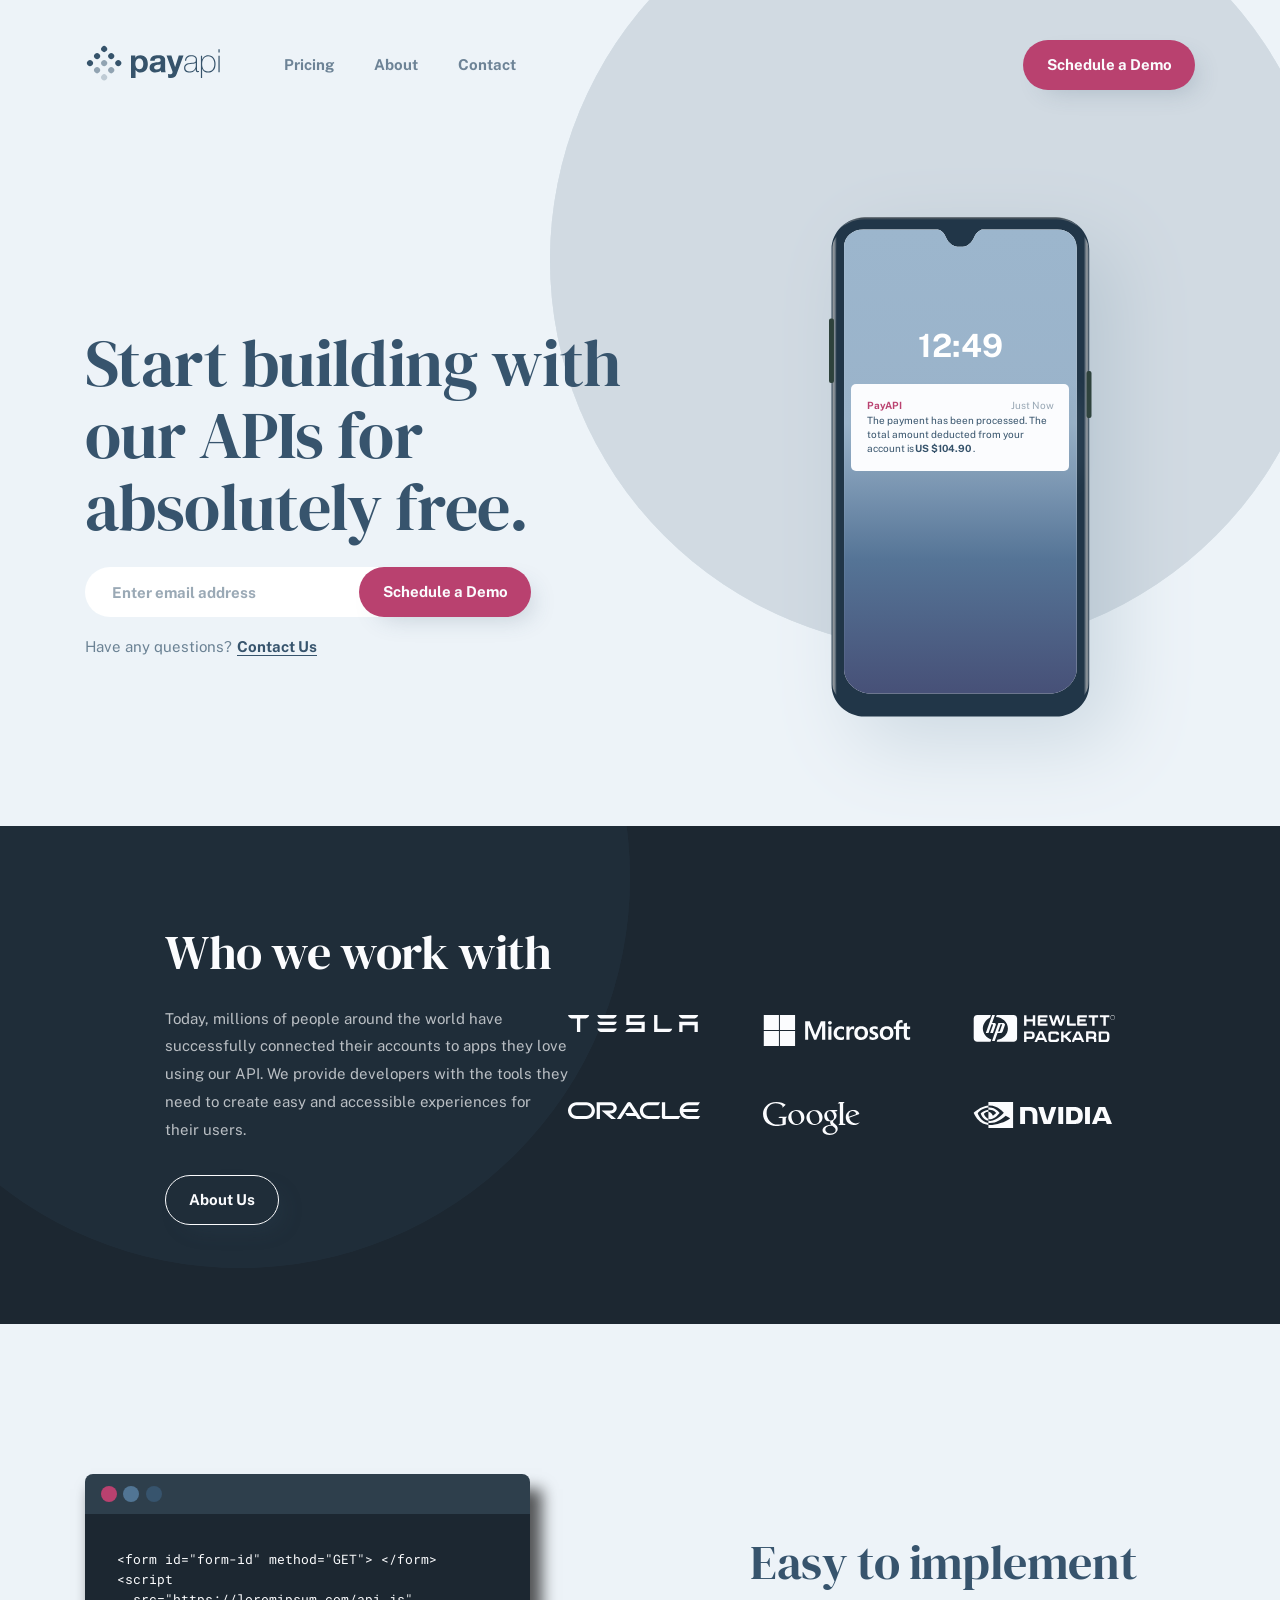
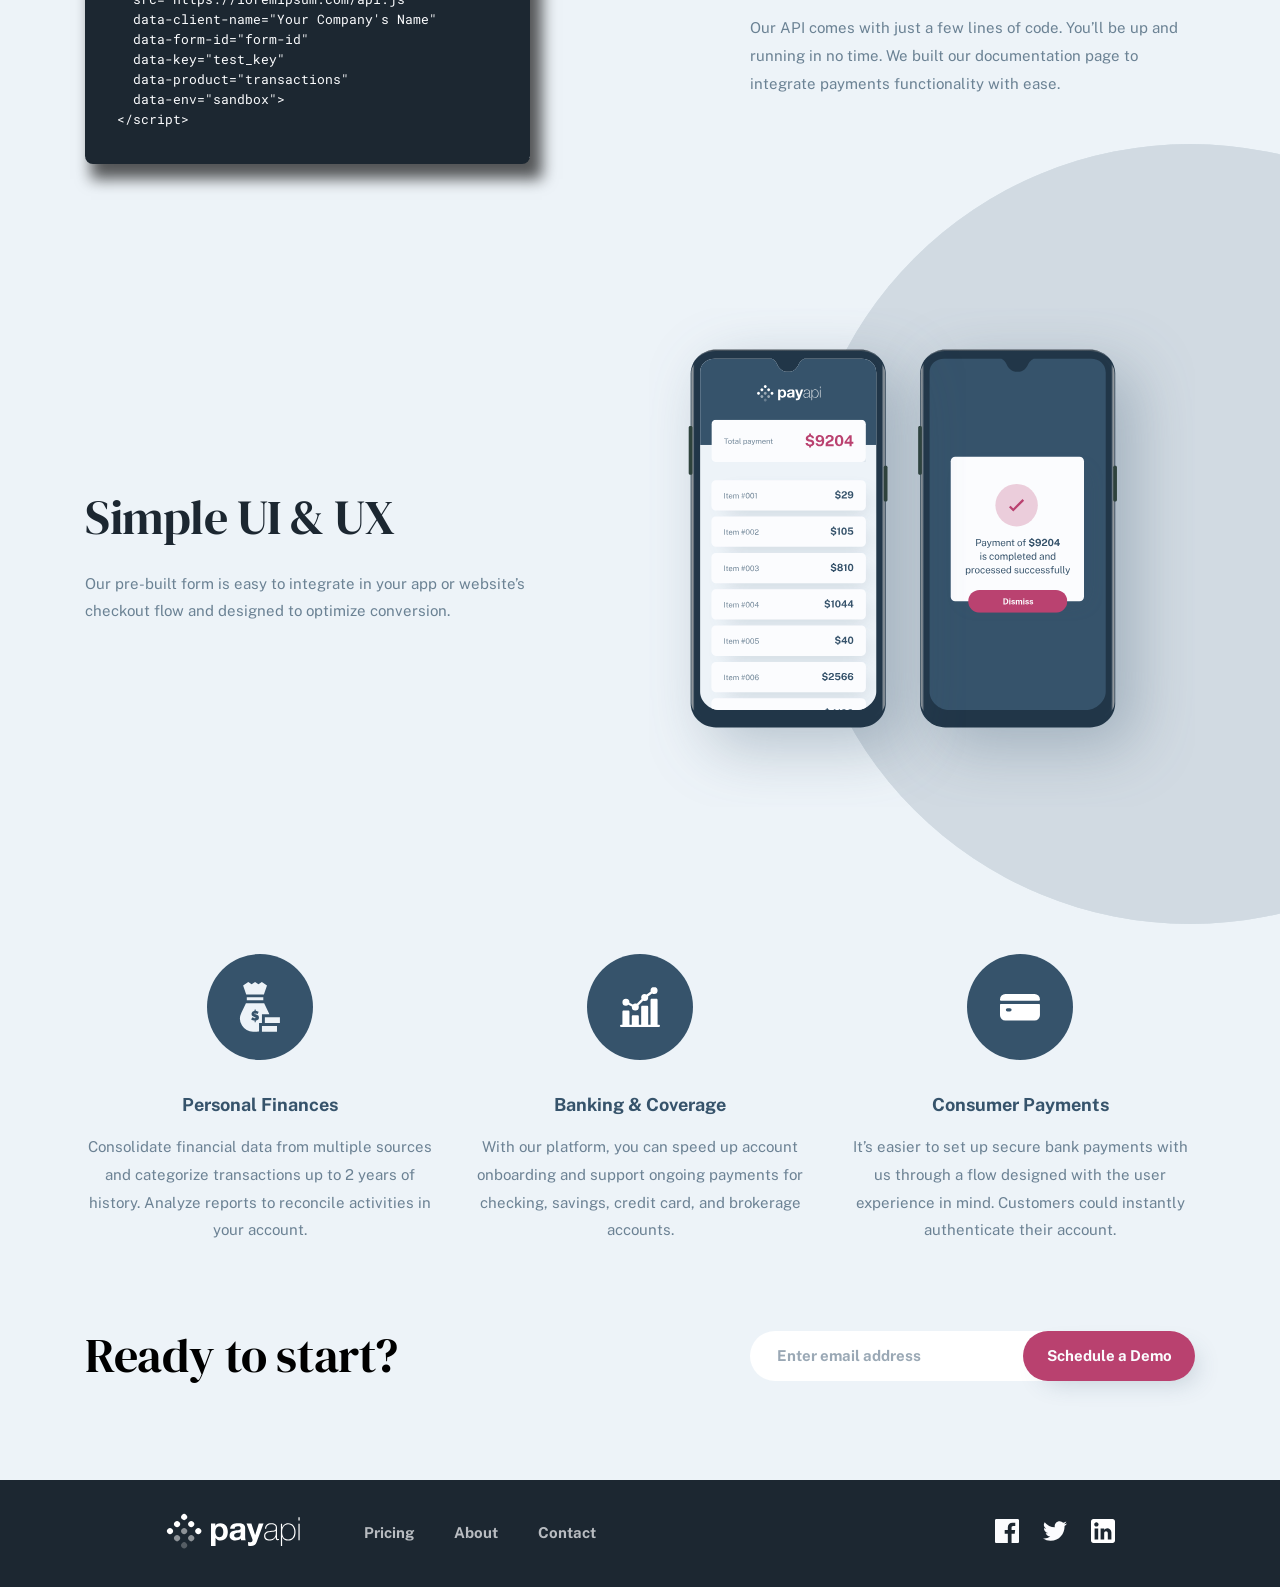
==== commit 4623dd15: "Finished home page" ====
--- a/index.html
+++ b/index.html
@@ -20,6 +20,154 @@
     <header class="header">
       <div class="header__menu container">
         <div class="header__logo">
+          <!-- Исправлен href и добавлен скрытый текст для доступности -->
+          <a href="/">
+            <svg
+              width="135"
+              height="38"
+              xmlns="http://www.w3.org/2000/svg"
+              aria-hidden="true"
+              focusable="false"
+            >
+              <g fill="#36536B" fill-rule="evenodd">
+                <path
+                  d="M50.544 33.934v-7.84h.064a5.36 5.36 0 002.128 1.84c.864.416 1.808.624 2.832.624 1.216 0 2.277-.235 3.184-.704a6.738 6.738 0 002.272-1.888 8.147 8.147 0 001.36-2.72 11.37 11.37 0 00.448-3.2c0-1.173-.15-2.299-.448-3.376-.299-1.077-.757-2.021-1.376-2.832a6.937 6.937 0 00-2.336-1.952c-.939-.49-2.059-.736-3.36-.736-1.024 0-1.963.203-2.816.608-.853.405-1.557 1.056-2.112 1.952h-.064v-2.112H46v22.336h4.544zm3.808-8.768c-.725 0-1.344-.15-1.856-.448a3.595 3.595 0 01-1.232-1.168 5.044 5.044 0 01-.672-1.68 9.192 9.192 0 01-.208-1.952c0-.683.064-1.344.192-1.984a4.98 4.98 0 01.656-1.696c.31-.49.715-.89 1.216-1.2.501-.31 1.125-.464 1.872-.464.725 0 1.339.155 1.84.464.501.31.912.715 1.232 1.216.32.501.55 1.072.688 1.712.139.64.208 1.29.208 1.952 0 .661-.064 1.312-.192 1.952-.128.64-.347 1.2-.656 1.68-.31.48-.715.87-1.216 1.168-.501.299-1.125.448-1.872.448zm15.882 3.392c1.024 0 2.027-.15 3.008-.448a5.921 5.921 0 002.56-1.568 6.52 6.52 0 00.32 1.6h4.608c-.213-.341-.363-.853-.448-1.536a17.288 17.288 0 01-.128-2.144v-8.608c0-1.003-.224-1.808-.672-2.416a4.603 4.603 0 00-1.728-1.424 7.733 7.733 0 00-2.336-.688 18.543 18.543 0 00-2.528-.176c-.917 0-1.83.09-2.736.272a7.809 7.809 0 00-2.448.912 5.448 5.448 0 00-1.792 1.696c-.47.704-.736 1.59-.8 2.656h4.544c.085-.896.384-1.536.896-1.92.512-.384 1.216-.576 2.112-.576.405 0 .784.027 1.136.08.352.053.661.16.928.32s.48.384.64.672c.16.288.24.677.24 1.168.021.47-.117.827-.416 1.072-.299.245-.704.432-1.216.56-.512.128-1.099.224-1.76.288-.661.064-1.333.15-2.016.256-.683.107-1.36.25-2.032.432a5.735 5.735 0 00-1.792.816c-.523.363-.95.848-1.28 1.456-.33.608-.496 1.381-.496 2.32 0 .853.144 1.59.432 2.208a4.17 4.17 0 001.2 1.536c.512.405 1.11.704 1.792.896a8.127 8.127 0 002.208.288zm1.696-3.008c-.363 0-.715-.032-1.056-.096a2.566 2.566 0 01-.896-.336 1.717 1.717 0 01-.608-.656c-.15-.277-.224-.619-.224-1.024 0-.427.075-.779.224-1.056.15-.277.347-.507.592-.688a2.98 2.98 0 01.864-.432c.33-.107.667-.192 1.008-.256.363-.064.725-.117 1.088-.16.363-.043.71-.096 1.04-.16.33-.064.64-.144.928-.24.288-.096.528-.23.72-.4v1.696c0 .256-.027.597-.08 1.024a3.428 3.428 0 01-.432 1.264c-.235.416-.597.773-1.088 1.072-.49.299-1.184.448-2.08.448zm13.962 8.384c1.557 0 2.773-.288 3.648-.864.874-.576 1.557-1.536 2.048-2.88L98.5 11.598h-4.704L90.18 22.926h-.064l-3.744-11.328H81.54l5.792 15.52c.128.32.192.661.192 1.024 0 .49-.144.939-.432 1.344-.288.405-.731.64-1.328.704-.448.021-.896.01-1.344-.032-.448-.043-.886-.085-1.312-.128v3.744c.469.043.933.08 1.392.112.458.032.922.048 1.392.048zm18.698-5.408c.789 0 1.514-.096 2.176-.288a6.581 6.581 0 001.776-.8c.522-.341.965-.73 1.328-1.168.362-.437.64-.901.832-1.392h.064v.864c0 .341.026.656.08.944.053.288.154.539.304.752.149.213.368.384.656.512.288.128.677.192 1.168.192.34 0 .672-.043.992-.128V26.99a5.835 5.835 0 01-.896.096c-.278 0-.491-.059-.64-.176a.961.961 0 01-.32-.464 2.357 2.357 0 01-.112-.64c-.011-.235-.016-.47-.016-.704v-9.568c0-1.259-.454-2.277-1.36-3.056-.907-.779-2.352-1.168-4.336-1.168-1.984 0-3.515.453-4.592 1.36-1.078.907-1.66 2.267-1.744 4.08h1.216c.085-1.472.58-2.57 1.488-3.296.906-.725 2.096-1.088 3.568-1.088.832 0 1.536.085 2.112.256.576.17 1.045.405 1.408.704.362.299.629.64.8 1.024.17.384.256.8.256 1.248 0 .576-.032 1.056-.096 1.44a1.64 1.64 0 01-.48.944c-.256.245-.635.437-1.136.576-.502.139-1.19.24-2.064.304l-1.888.16c-.662.064-1.35.17-2.064.32-.715.15-1.366.4-1.952.752a4.367 4.367 0 00-1.456 1.44c-.384.608-.576 1.392-.576 2.352 0 1.579.48 2.747 1.44 3.504.96.757 2.314 1.136 4.064 1.136zm.032-1.056c-1.344 0-2.4-.293-3.168-.88-.768-.587-1.152-1.488-1.152-2.704 0-.768.149-1.392.448-1.872.298-.48.688-.859 1.168-1.136a5.213 5.213 0 011.616-.592 20.778 20.778 0 011.792-.272l2.048-.192a16.93 16.93 0 002.032-.288c.608-.128 1.06-.373 1.36-.736v3.072c0 .213-.06.624-.176 1.232-.118.608-.39 1.237-.816 1.888-.427.65-1.046 1.227-1.856 1.728-.811.501-1.91.752-3.296.752zm12.49 6.56v-9.312h.063c.491 1.344 1.27 2.315 2.336 2.912 1.067.597 2.283.896 3.648.896 1.26 0 2.352-.213 3.28-.64a6.254 6.254 0 002.304-1.776c.608-.757 1.062-1.659 1.36-2.704.3-1.045.448-2.197.448-3.456 0-1.152-.149-2.25-.448-3.296-.298-1.045-.752-1.963-1.36-2.752a6.651 6.651 0 00-2.304-1.888c-.928-.47-2.02-.704-3.28-.704-.896 0-1.69.139-2.384.416a6.39 6.39 0 00-1.776 1.04c-.49.416-.885.87-1.184 1.36-.298.49-.512.939-.64 1.344h-.064v-3.776h-1.216V34.03h1.216zm6.047-6.56c-1.152 0-2.117-.208-2.896-.624a5.008 5.008 0 01-1.856-1.664c-.458-.693-.784-1.493-.976-2.4a13.637 13.637 0 01-.288-2.832c0-.981.107-1.925.32-2.832a7.152 7.152 0 011.04-2.416 5.407 5.407 0 011.872-1.696c.768-.427 1.696-.64 2.784-.64 1.11 0 2.054.219 2.832.656a5.599 5.599 0 011.904 1.728c.491.715.854 1.525 1.088 2.432.235.907.352 1.83.352 2.768 0 1.024-.122 1.99-.368 2.896-.245.907-.618 1.701-1.12 2.384a5.487 5.487 0 01-1.92 1.632c-.778.405-1.7.608-2.768.608zm11.498-18.88V5.294h-1.216V8.59h1.216zm0 19.552V11.694h-1.216v16.448h1.216z"
+                  fill-rule="nonzero"
+                />
+                <g>
+                  <circle
+                    transform="rotate(45 19.142 5)"
+                    cx="19.142"
+                    cy="5"
+                    r="3"
+                  />
+                  <circle
+                    transform="rotate(45 26.213 12.071)"
+                    cx="26.213"
+                    cy="12.071"
+                    r="3"
+                  />
+                  <circle
+                    transform="rotate(45 33.284 19.142)"
+                    cx="33.284"
+                    cy="19.142"
+                    r="3"
+                  />
+                  <circle
+                    transform="rotate(45 12.071 12.071)"
+                    cx="12.071"
+                    cy="12.071"
+                    r="3"
+                  />
+                  <circle
+                    opacity=".5"
+                    transform="rotate(45 19.142 19.142)"
+                    cx="19.142"
+                    cy="19.142"
+                    r="3"
+                  />
+                  <circle
+                    opacity=".5"
+                    transform="rotate(45 26.213 26.213)"
+                    cx="26.213"
+                    cy="26.213"
+                    r="3"
+                  />
+                  <circle
+                    transform="rotate(45 5 19.142)"
+                    cx="5"
+                    cy="19.142"
+                    r="3"
+                  />
+                  <circle
+                    opacity=".5"
+                    transform="rotate(45 12.071 26.213)"
+                    cx="12.071"
+                    cy="26.213"
+                    r="3"
+                  />
+                  <circle
+                    opacity=".25"
+                    transform="rotate(45 19.142 33.284)"
+                    cx="19.142"
+                    cy="33.284"
+                    r="3"
+                  />
+                </g>
+              </g>
+            </svg>
+            <!-- <svg
+              width="135"
+              height="38"
+              xmlns="http://www.w3.org/2000/svg"
+              aria-hidden="true"
+              focusable="false"
+            >
+              <g fill="#36536B" fill-rule="evenodd">
+                <path d="..." fill-rule="nonzero" />
+                <g>
+                  <circle cx="19.142" cy="5" r="3" />
+                  кружочки
+                </g>
+              </g>
+            </svg> -->
+            <!-- Этот класс скрывает текст визуально, но оставляет для скринридеров -->
+            <span class="visually-hidden">PayAPI — Главная страница</span>
+          </a>
+        </div>
+
+        <!-- Кнопка открытия меню: теперь aria-controls точно указывает на id="navbar" -->
+        <button
+          type="button"
+          class="menu__button open__button"
+          aria-label="Открыть меню"
+          aria-expanded="false"
+          aria-controls="navbar"
+        >
+          <svg
+            width="28"
+            height="17"
+            xmlns="http://www.w3.org/2000/svg"
+            aria-hidden="true"
+            focusable="false"
+          >
+            <g fill="#36536B" fill-rule="evenodd">
+              <path d="M0 0h28v3H0zM0 7h28v3H0zM0 14h28v3H0z" />
+            </g>
+          </svg>
+        </button>
+
+        <!-- Добавили id="navbar" на обертку навигации, чтобы связать с кнопкой -->
+        <div id="navbar" class="header__menu-wrap">
+          <nav class="navigation" aria-label="Главная навигация">
+            <!-- Кнопка закрытия: ей ТАКЖЕ необходимы aria-expanded и aria-controls -->
+            <button
+              type="button"
+              class="menu__button close__button"
+              aria-label="Закрыть меню"
+              aria-expanded="true"
+              aria-controls="navbar"
+            >
+              <svg width="22" height="23" xmlns="http://www.w3.org/2000/svg">
+                <path
+                  d="M19.839.54L21.96 2.66 13.12 11.5l8.84 8.839-2.121 2.121-8.84-8.84-8.838 8.84L.04 20.34l8.838-8.84L.04 2.662 2.16.54 11 9.378 19.839.54z"
+                  fill="#FBFCFE"
+                  fill-rule="evenodd"
+                />
+              </svg>
+            </button>
+            <ul id="navMenu" class="main__nav">
+              <li><a href="pricing.html">Pricing</a></li>
+              <li><a href="about.html">About</a></li>
+              <li><a href="contact.html">Contact</a></li>
+            </ul>
+          </nav>
+          <button type="button" class="btn">Schedule a Demo</button>
+        </div>
+      </div>
+
+      <!-- <div class="header__menu container">
+        <div class="header__logo">
           <a href="#">
             <img
               src="./assets/shared/desktop/logo.svg"
@@ -58,21 +206,20 @@
           </nav>
           <button class="btn">Schedule a Demo</button>
         </div>
-      </div>
+      </div> -->
       <div class="header__hero container">
         <div class="header__hero-content">
           <h1>Start building with our APIs for absolutely free.</h1>
-          <form action="#" class="form__email">
+          <form action="#" class="form__email" id="header-form">
             <input
               type="email"
-              id="email"
+              name="email"
+              class="user-email"
               aria-label="Enter your email"
               placeholder="Enter email address"
             />
             <small class="error-msg">Please use a valid email address</small>
-            <button type="submit" class="btn" id="email-btn">
-              Schedule a Demo
-            </button>
+            <button type="submit" class="btn email-btn">Schedule a Demo</button>
           </form>
           <p>Have any questions?<a href="contact.html">Contact Us</a></p>
         </div>
@@ -82,6 +229,8 @@
             xmlns:xlink="http://www.w3.org/1999/xlink"
             width="419"
             height="660"
+            aria-hidden="true"
+            focusable="false"
           >
             <defs>
               <linearGradient id="c" x1="50%" x2="50%" y1="0%" y2="100%">
@@ -274,42 +423,78 @@
           <button class="btn">About Us</button>
         </div>
         <div class="main__about-images">
-          <svg width="131" height="17" xmlns="http://www.w3.org/2000/svg">
+          <svg
+            width="131"
+            height="17"
+            xmlns="http://www.w3.org/2000/svg"
+            aria-hidden="true"
+            focusable="false"
+          >
             <path
               d="M89.447.047v13.628h14.74c-.375 1.405-1.264 2.623-2.902 3.325h-15.16V.047h3.322zm-12.588 0c-.374 1.452-1.825 2.81-3.603 3.325H61.558l.047 3.372h15.16V17H57.347c.796-1.64 2.387-2.904 4.259-3.419H73.49V10.07H58.33V.047zM21.196 0v.047c-.371 1.503-1.623 2.912-3.386 3.381h-5.287l-.279.094V17H8.951V3.522l-.278-.094H3.386C1.67 3.052.37 1.55 0 .047L21.196 0zm108.586 6.744V17h-3.275v-6.837h-11.98V17h-3.275V6.744h18.53zM48.783 13.58c-.327 1.499-1.637 3.091-3.416 3.419H32.733c-1.778-.328-3.088-1.92-3.462-3.419zm0-6.884c-.327 1.499-1.637 3.09-3.416 3.419H32.733c-1.778-.375-3.088-1.92-3.462-3.419zM130.203 0c-.374 1.499-1.637 3.09-3.416 3.419h-12.634c-1.731-.375-3.041-1.92-3.416-3.419zm-81.42 0c-.327 1.499-1.637 3.09-3.416 3.419H32.733c-1.778-.375-3.088-1.92-3.462-3.419z"
               fill="#36536B"
               fill-rule="nonzero"
             />
           </svg>
-          <svg width="148" height="31" xmlns="http://www.w3.org/2000/svg">
+          <svg
+            width="148"
+            height="31"
+            xmlns="http://www.w3.org/2000/svg"
+            aria-hidden="true"
+            focusable="false"
+          >
             <path
               d="M15.922 16v15H.782V16h15.14zm16.149 0v15H16.93V16h15.14zm79.549-4.777c.457 0 .983.054 1.562.16.582.107 1.061.238 1.425.392l.05.021v2.858l-.13-.087a5.195 5.195 0 00-1.403-.642 5.593 5.593 0 00-1.607-.244c-.57 0-1.023.127-1.35.376-.323.248-.48.554-.48.936 0 .432.127.772.378 1.013.261.25.894.574 1.881.965 1.24.493 2.128 1.05 2.64 1.659.516.612.777 1.372.777 2.258 0 1.228-.486 2.232-1.444 2.985-.953.748-2.258 1.127-3.88 1.127-.525 0-1.13-.07-1.795-.205-.667-.135-1.232-.308-1.681-.512l-.049-.022v-3.014l.132.094a6.547 6.547 0 001.776.888c.639.208 1.222.313 1.733.313 1.38 0 2.05-.43 2.05-1.313 0-.31-.067-.561-.197-.745-.134-.187-.371-.38-.706-.572-.342-.195-.88-.443-1.603-.736-.86-.365-1.508-.723-1.928-1.065a3.28 3.28 0 01-.948-1.221c-.204-.465-.308-1.013-.308-1.63 0-1.187.482-2.168 1.431-2.916.944-.744 2.18-1.12 3.674-1.12zM137.763 5c.734 0 1.327.078 1.762.232l.055.02v2.656l-.117-.052a3.424 3.424 0 00-1.379-.31c-.623 0-1.111.198-1.453.586-.344.394-.519.983-.519 1.753v1.655h4.704V8.57l.059-.018 2.98-.9.106-.032v3.92h3.173v2.521h-3.172v6.205c0 .795.144 1.364.43 1.689.281.322.735.485 1.35.485.162 0 .373-.035.626-.105.25-.069.465-.161.637-.274l.13-.084v2.544l-.042.025c-.19.106-.51.206-.981.306a6.562 6.562 0 01-1.347.148c-2.62 0-3.95-1.409-3.95-4.189v-6.75h-4.703v10.622h-3.171V14.06h-2.21V11.54h2.21V9.72c0-.913.204-1.739.607-2.454a4.246 4.246 0 011.716-1.673c.733-.394 1.574-.593 2.5-.593zm-13.973 6.223c2.07 0 3.71.608 4.877 1.806 1.166 1.198 1.757 2.865 1.757 4.955 0 2.116-.63 3.833-1.873 5.102-1.243 1.27-2.953 1.913-5.082 1.913-2.043 0-3.694-.61-4.907-1.817-1.214-1.206-1.829-2.86-1.829-4.919 0-2.166.63-3.9 1.873-5.152 1.244-1.253 2.988-1.888 5.184-1.888zm-25.402 0c2.069 0 3.71.608 4.876 1.806 1.166 1.198 1.758 2.865 1.758 4.955 0 2.116-.63 3.833-1.873 5.102-1.243 1.27-2.953 1.913-5.082 1.913-2.043 0-3.694-.61-4.907-1.817-1.214-1.206-1.83-2.86-1.83-4.919 0-2.166.631-3.9 1.874-5.152 1.243-1.253 2.988-1.888 5.184-1.888zm-20.614 0c.56 0 1.148.062 1.75.186.606.123 1.093.286 1.45.483l.043.024V14.9l-.132-.094c-.95-.68-1.953-1.023-2.982-1.023-1.204 0-2.193.402-2.939 1.196-.748.797-1.127 1.876-1.127 3.208 0 1.324.364 2.376 1.082 3.126.716.748 1.703 1.128 2.932 1.128.443 0 .947-.097 1.501-.287a5.917 5.917 0 001.533-.788l.132-.095v2.833l-.042.023c-1.019.58-2.29.873-3.779.873-1.276 0-2.428-.277-3.425-.822a5.855 5.855 0 01-2.344-2.339c-.557-1.004-.839-2.144-.839-3.385 0-1.418.291-2.69.863-3.777a6.127 6.127 0 012.513-2.55c1.09-.6 2.372-.904 3.81-.904zm12.076.089c.523 0 .935.062 1.227.184l.05.021v3.117l-.13-.094c-.146-.103-.392-.201-.731-.292a3.724 3.724 0 00-.942-.136c-.833 0-1.515.355-2.026 1.056-.519.71-.781 1.648-.781 2.792v6.723h-3.133V11.54h3.133v2.276h.033c.293-.739.675-1.331 1.205-1.763a3.236 3.236 0 012.095-.741zm-21.42.228v13.143h-3.132V11.54h3.133zM46.77 6.343l5.458 13.622 5.624-13.622h4.425v18.34H59.08V10.57h-.103l-5.674 14.113h-2.267l-5.764-14.114h-.103v14.114h-3.005V6.343h4.605zm76.854 7.44c-1.134 0-2.033.382-2.673 1.136-.643.759-.97 1.85-.97 3.243 0 1.351.327 2.414.97 3.16.64.742 1.547 1.119 2.698 1.119 1.158 0 2.044-.37 2.633-1.098.593-.733.894-1.83.894-3.257 0-1.41-.32-2.492-.95-3.217-.627-.72-1.503-1.086-2.602-1.086zm-25.402 0c-1.134 0-2.033.382-2.672 1.136-.644.759-.97 1.85-.97 3.243 0 1.351.325 2.414.969 3.16.64.742 1.547 1.119 2.698 1.119 1.158 0 2.044-.37 2.632-1.098.594-.733.894-1.83.894-3.257 0-1.41-.32-2.492-.95-3.217-.627-.72-1.502-1.086-2.601-1.086zM15.922 0v15H.782V0h15.14zM32.07 0v15H16.93V0h15.14zm34.825 5.941c.543 0 1.001.178 1.362.53.362.353.546.782.546 1.276 0 .503-.189.929-.56 1.264-.37.334-.823.503-1.347.503-.525 0-.976-.17-1.341-.503a1.646 1.646 0 01-.554-1.264c0-.512.189-.945.56-1.29.369-.343.819-.516 1.334-.516z"
               fill="#36536B"
               fill-rule="nonzero"
             />
           </svg>
-          <svg width="142" height="27" xmlns="http://www.w3.org/2000/svg">
+          <svg
+            width="142"
+            height="27"
+            xmlns="http://www.w3.org/2000/svg"
+            aria-hidden="true"
+            focusable="false"
+          >
             <path
               d="M69.493 16.373L74.305 27h-2.478l-.868-1.923h-6.086L64.015 27h-2.572l4.907-10.627h3.143zm50.612 0c1.715 0 3.191 1.202 3.191 3.366 0 1.923-.38 2.644-.953 3.126.762.384.953 1.297.953 1.922v2.211h-2.286v-1.922c0-.433-.477-1.203-1.43-1.203h-4.095V27h-2.382V16.373zm-29.566.01v3.984h1.046l4.138-3.984h3.234l-5.09 4.991 4.233 4.224v1.392h-1.808l-4.517-4.416H90.54v4.416h-2.427V16.383h2.427zm-31.815.006c1.282 0 3.04.815 3.04 3.835 0 2.973-1.616 3.787-3.041 3.787h-5.226v2.973h-2.423V16.389zm74.75.002c1.995 0 2.945 1.39 2.945 3.259v3.237c-.012 1.508-.265 4.094-2.992 4.094h-7.74v-10.59zm-26.99.003l4.797 10.585h-2.47l-.865-1.916h-6.067l-.854 1.916h-1.899v-1.485l4.225-9.1h3.133zm-22.863.006c1.518.047 2.418 1.627 2.418 2.536v.908H83.62c-.049-.479-.475-1.195-.854-1.195h-4.175c-.947 0-.805.956-.805.956v4.21c0 .766.474.957.759.957h4.126c.9 0 .997-.765.997-1.244h2.37v.957c0 1.58-1.09 2.488-2.417 2.488h-5.787c-1.803 0-2.467-1.388-2.467-2.488v-5.598c0-1.195 1.28-2.487 2.419-2.487zM40.52 0c1.97 0 3.567 1.58 3.567 3.57v19.72a3.6 3.6 0 01-1.046 2.539 3.537 3.537 0 01-2.52 1.044H23.662l.718-2.17c5.98-.888 10.545-5.597 10.545-11.273 0-6.106-5.283-11.094-11.929-11.409L23.76 0h16.76zM17.886 0l-.855 2.4c-4.115 2.205-7.199 6.638-7.199 11.03 0 4.998 3.55 9.408 8.488 11.01l-.861 2.433H4.252c-1.965 0-3.558-1.625-3.558-3.61V3.598C.693 1.614 2.285.004 4.252.001h13.634zm11.91 7.902c1.328 0 2.705.698 1.993 2.605l-2.041 5.677c-.38 1.07-.712 1.815-2.706 1.815h-2.495L21.727 26H19.02l6.36-18.098zm103.062 10.694h-4.75v6.18h4.56c.854 0 1.329-.814 1.329-1.724v-3.02c.049-.669-.426-1.436-1.14-1.436zm-64.937-.252l-2.048 4.52h4.049l-2.001-4.52zm36.997.014l-2.042 4.502h4.074l-2.032-4.502zm-46.907.236h-4.514v3.212h4.656c1.046 0 1.046-1.102 1.046-1.581v-.07c-.003-.512-.054-1.56-1.188-1.56zm61.568-.009h-4.095v3.077h4.382c.905 0 1.143-1.106 1.143-1.634 0-.53-.238-1.443-1.43-1.443zM21.934 0l-2.838 7.947h1.609c1.655 0 2.507.696 2.081 2.086-.426 1.39-2.838 7.969-2.838 7.969h-2.79l2.79-7.784c.094-.464.094-.88-.472-.88h-.852l-3.121 8.664h-2.697V18L19.191 0h2.743zM28.8 9.298h-1.187l-2.574 7.305h1.197c.475 0 .712-.512.76-.791.003-.017.012-.051.028-.102l.063-.198c.146-.442.447-1.301.77-2.213l.177-.5c.505-1.419 1.003-2.803 1.003-2.803.142-.372.19-.698-.237-.698zM78.28.156l2.241 7.264L82.904.204h2.287l2.382 7.216 2.24-7.264h2.43l-3.43 10.632h-1.43c-.715-.001-1.405-1.083-1.549-1.612L84.048 3.62l-2.335 7.168h-1.477c-.715 0-1.335-1.106-1.478-1.635L75.85.156h2.43zm58.079.002V2.37h-3.548v8.413h-2.428V2.37h-3.5V.158h9.476zM74.48.167v2.21h-7.325v1.968h6.088v2.208h-6.088v2.016h7.325v2.207h-8.228c-.952 0-1.522-.768-1.522-1.392V1.751c0-.96.57-1.584 1.664-1.584h8.086zm50.658-.002v2.21h-3.545v8.401h-2.425V2.375h-3.497V.165h9.467zm-11.244.006v2.206h-7.32v1.967h6.084V6.55h-6.084v2.015h7.32v2.206h-8.223c-.952 0-1.522-.767-1.522-1.391V1.755c0-.96.57-1.584 1.664-1.584h8.08zM53.497.174v4.17h6.319V.175h2.423v10.595h-2.423v-4.22h-6.32v4.22h-2.422V.174h2.423zm42.929.004V8.56h6.41v2.204h-7.123c-1.092 0-1.71-.766-1.71-1.58V.177h2.423zm43.216-.084c.627-.01 1.23.24 1.669.692.458.462.689 1.021.689 1.677.01.634-.24 1.243-.69 1.686a2.26 2.26 0 01-1.668.699 2.244 2.244 0 01-1.665-.699 2.317 2.317 0 01-.683-1.686 2.3 2.3 0 01.69-1.677 2.255 2.255 0 011.658-.692zm.001.32c-.56 0-1.036.2-1.431.602-.394.399-.59.881-.59 1.446-.01.546.202 1.073.587 1.457a1.93 1.93 0 001.433.602c.54.009 1.06-.21 1.434-.602.394-.402.59-.887.59-1.457 0-.565-.196-1.047-.59-1.446a1.941 1.941 0 00-1.433-.602z"
               fill="#36536B"
               fill-rule="nonzero"
             />
           </svg>
-          <svg width="133" height="17" xmlns="http://www.w3.org/2000/svg">
+          <svg
+            width="133"
+            height="17"
+            xmlns="http://www.w3.org/2000/svg"
+            aria-hidden="true"
+            focusable="false"
+          >
             <path
               d="M57.081 11.06h8.737l-4.62-7.351-8.479 13.29h-3.858L59.174 1.036A2.445 2.445 0 0161.198 0c.802 0 1.55.376 1.984 1.008L73.536 17h-3.859l-1.82-2.97H59.01l-1.93-2.97zm40.084 2.97V.16h-3.274v15.226c0 .417.163.82.475 1.129.313.309.734.484 1.196.484h14.933l1.93-2.97h-15.26zM42.99 11.543c3.18 0 5.762-2.54 5.762-5.684 0-3.145-2.582-5.698-5.762-5.698H28.665V17h3.273V3.131h10.835a2.734 2.734 0 012.745 2.729 2.733 2.733 0 01-2.745 2.727l-9.231-.013L43.317 17h4.756l-6.577-5.456h1.495zM8.514 17C3.814 17 0 13.237 0 8.587S3.814.161 8.514.161h9.896c4.701 0 8.513 3.776 8.513 8.426S23.11 17 18.41 17H8.514zm9.676-2.97c3.045 0 5.512-2.433 5.512-5.443s-2.467-5.456-5.512-5.456H8.733c-3.044 0-5.511 2.446-5.511 5.456 0 3.01 2.467 5.443 5.511 5.443h9.457zM80.37 17c-4.7 0-8.519-3.763-8.519-8.413S75.67.161 80.371.161h11.754l-1.917 2.97h-9.62c-3.043 0-5.516 2.446-5.516 5.456 0 3.01 2.473 5.443 5.516 5.443h11.808L90.466 17H80.371zm40.044-2.97c-2.513 0-4.647-1.666-5.299-3.965h13.996l1.929-2.97h-15.925c.652-2.284 2.786-3.964 5.3-3.964h9.606l1.943-2.97h-11.767c-4.702 0-8.52 3.776-8.52 8.426s3.818 8.412 8.52 8.412h10.096l1.929-2.97h-11.808z"
               fill="#36536B"
               fill-rule="nonzero"
             />
           </svg>
-          <svg width="97" height="33" xmlns="http://www.w3.org/2000/svg">
+          <svg
+            width="97"
+            height="33"
+            xmlns="http://www.w3.org/2000/svg"
+            aria-hidden="true"
+            focusable="false"
+          >
             <path
               d="M74.618 8l-1.331 1.376h-1.77c1.45 1.274 2.086 2.635 2.086 4.217 0 2.306-1.259 3.462-2.15 4.243-.163.15-.598.462-.85.736-.142.168-.531.613-.531 1.285 0 .47.151.869.931 1.496 2.654 2.055 3.702 3.246 3.702 5.42 0 3.085-2.836 6.227-8.313 6.227-4.625 0-6.827-2.338-6.827-4.714 0-2.713 2.434-5.238 8.49-5.619-.64-.75-.942-1.237-.942-2.104.001-.589.244-1.197.244-1.197h-.89c-3.52 0-5.226-2.777-5.226-5.238C61.241 10.895 63.635 8 68.06 8h6.558zM68.59 23.664c-4.543.065-6.2 1.836-6.2 3.894 0 2.485 2.417 4.006 5.579 4.006 2.88 0 4.658-1.554 4.658-3.535 0-1.442-.808-2.25-2.103-3.31-.557-.439-1.353-1.027-1.353-1.027s-.243-.028-.58-.028zM13.512 0c4.22 0 7.172 1.284 9.21 2.636L19.5 5.794V3.891c-1.719-1.527-3.64-2.623-6.942-2.623-5.219 0-8.96 3.966-8.96 9.621 0 5.766 4.136 11.67 11.172 11.67 1.736 0 3.406-.23 4.729-.646V16.08h-4.24l1.42-1.38h7.56l-1.113 1.09c-.206.186-.344.398-.344.706v6.027C19.25 23.485 16.197 24 12.757 24 5.66 24 .015 19.425.015 11.83.015 6.492 4.249 0 13.512 0zm20.227 8c4.6.001 7.658 3.606 7.658 7.318 0 3.985-3.129 7.682-8.23 7.682-5.302 0-7.919-4.014-7.919-7.394C25.248 11.69 28.497 8 33.74 8zm47.873-8l-1.16 1.14a.878.878 0 00-.306.69v19.09c0 .41.295.831.79.89l1.844.227-.98.963h-6.425l1.177-1.154c.193-.197.283-.388.283-.669V1.403h-2.13L76.132 0h5.48zm8.66 8c3.852 0 5.528 1.987 6.123 3.96L86.1 15.833c.983 3.597 3.792 5.554 6.706 5.554 1.534 0 2.688-.436 4.103-1.1-.75.933-1.776 1.676-2.844 2.134-.995.425-2.057.579-3.346.579-5.172 0-7.94-3.978-7.94-7.798C82.78 10.576 86.638 8 90.27 8zM51.906 8c4.6.001 7.658 3.606 7.658 7.318 0 3.985-3.13 7.682-8.23 7.682-5.302 0-7.919-4.014-7.919-7.394C43.416 11.69 46.665 8 51.907 8zM32.87 9.076c-.6 0-1.514.114-2.49.715-1.194.802-1.952 1.891-1.952 4.122 0 2.24.79 4.533 1.597 5.766.918 1.34 2.143 2.36 3.897 2.36h.069c.684-.015 4.221-.29 4.221-5.017 0-3.308-1.646-7.946-5.342-7.946zm18.168 0c-.6 0-1.515.114-2.49.715-1.194.802-1.952 1.891-1.952 4.122 0 2.24.79 4.533 1.597 5.766.917 1.34 2.143 2.36 3.897 2.36h.069c.684-.015 4.221-.29 4.221-5.017 0-3.308-1.646-7.946-5.342-7.946zm15.801-.047c-1.547 0-2.848 1.2-2.848 3.458 0 2.5 1.17 4.603 2.348 5.392.53.375 1.157.526 1.68.526 1.067 0 3.04-.718 3.04-3.344 0-2.432-1.254-4.398-2.039-5.13-.708-.609-1.378-.902-2.18-.902zm22.758.03c-1.288 0-3.9.898-3.9 4.26 0 .801.172 1.543.172 1.543l6.328-2.382c.503-.185.758-.384.758-.762 0-1.168-1.41-2.66-3.358-2.66z"
               fill="#36536B"
               fill-rule="nonzero"
             />
           </svg>
-          <svg width="139" height="26" xmlns="http://www.w3.org/2000/svg">
+          <svg
+            width="139"
+            height="26"
+            xmlns="http://www.w3.org/2000/svg"
+            aria-hidden="true"
+            focusable="false"
+          >
             <path
               d="M40.086 0v26H15.427v-3.053c.522.058 1.043.087 1.594.087 5.708 0 15.777-2.908 20.095-6.525-.638-.637-3.724-2.098-4.477-2.706-4.55 3.907-9.243 7.22-15.734 7.22-.493 0-1-.044-1.492-.101v-2.17c.594.1 1.188.158 1.796.158 6.969 0 13.662-8.13 13.662-8.13s-5.838-7.626-14.777-7.322l-.696.043V0h24.688zM15.413 3.501l-.001 1.909-.014.001v.001l-.37.034c-6.73.69-10.15 5.567-10.275 5.748-.003.005 2.706 8.744 10.645 9.728v2.025C4.576 21.934.722 10.794.722 10.794s6.81-6.656 14.69-7.293zM90.19 5.03V22h-4.854V5.029h4.854zm9.78 0c3.876 0 6.47.46 8.249 2.833 1.005 1.323 1.574 3.452 1.574 5.84 0 2.603-.67 4.99-1.72 6.069C106.6 21.31 105.23 22 101.033 22h-7.87V5.029zm-29.558 0l3.877 13.447L78.341 5.03h4.955L77.699 22h-6.995L65.165 5.029h5.247zm46.508 0V22h-4.854V5.029h4.854zM56.07 5c4.16.03 8.351 1.013 8.351 7.607v9.378h-4.751v-7.752c0-2.374-.306-3.682-1.079-4.488-.597-.633-1.472-.935-2.725-.935l-3.819-.014v13.189h-4.897V5zm76.094.028L139 21.97h-5.203l-1.02-2.991h-8.016l-1.079 3.006h-4.78l6.777-16.957h6.486zM15.398 7.755v2.026h-.014c-2.507-.304-4.477 2.04-4.477 2.04l.008.027c.106.351 1.272 3.978 4.483 5.066v1.852c-5.998-1.071-7.664-7.307-7.664-7.307l.07-.074.089-.089c.663-.656 3.376-3.091 7.505-3.54zm84.659.956h-2.084v9.65h2.084c3.031 0 4.984-1.352 4.984-4.832 0-3.48-1.953-4.818-4.984-4.818zm-73.315 2.198l-.019.027-.099.131c-.743.976-4.891 6.15-9.313 6.15-.652 0-1.29-.1-1.898-.303V9.795c2.506.304 3.013 1.404 4.506 3.907l3.346-2.807s-2.448-3.198-6.563-3.198a9.832 9.832 0 00-1.304.058V5.412h.015l-.001-.002.334-.019c.116-.005.232-.009.348-.009 6.432-.202 10.648 5.527 10.648 5.527zm102.085-2.788l-3.032 7.94h5.976l-2.944-7.94z"
               fill="#36536B"
@@ -319,16 +504,16 @@
         </div>
       </section>
       <section class="testimonial">
-        <div class="testimonial__implemention container">
-          <div class="implemention__images">
-            <div class="implemention__images-head">
+        <div class="testimonial__implementation container">
+          <div class="implementation__images">
+            <div class="implementation__images-head">
               <span></span>
               <span></span>
               <span></span>
             </div>
-            <div class="implemention__images-block">
+            <div class="implementation__images-block">
               <pre>
-                <code>
+                <code>           
 &lt;form id="form-id" method="GET"&gt; &lt;/form&gt;
 &lt;script 
   src="https://loremipsum.com/api.js" 
@@ -342,100 +527,7 @@
               </pre>
             </div>
           </div>
-
-          <!-- <img src="./assets/home/desktop/illustration-easy-to-implment.svg" alt="illustration easy to implment"> -->
-          <!-- <svg
-            width="605"
-            height="444"
-            viewBox="0 0 605 444"
-            fill="none"
-            xmlns="http://www.w3.org/2000/svg"
-          >
-            <g id="Testimonial Content">
-              <g id="Rectangle" filter="url(#filter0_d_4140_10664)">
-                <path
-                  d="M55 63C55 58.5817 58.5817 55 63 55H492C496.418 55 500 58.5817 500 63V331C500 335.418 496.418 339 492 339H63C58.5817 339 55 335.418 55 331V63Z"
-                  fill="#1B262F"
-                />
-              </g>
-              <g id="Testimonial Text" clip-path="url(#clip0_4140_10664)">
-                <g id="Testimonial Rating">
-                  <path
-                    id="Rectangle Copy"
-                    d="M55 63C55 58.5817 58.5817 55 63 55H492C496.418 55 500 58.5817 500 63V95H55V63Z"
-                    fill="#2E3F4D"
-                  />
-                  <g id="Rating Ellipses">
-                    <circle id="Oval" cx="79" cy="75" r="8" fill="#BA4270" />
-                    <circle
-                      id="Oval Copy"
-                      cx="101.4"
-                      cy="75"
-                      r="8"
-                      fill="#527695"
-                    />
-                    <circle
-                      id="Oval Copy 2"
-                      cx="123.8"
-                      cy="75"
-                      r="8"
-                      fill="#36536B"
-                    />
-                  </g>
-                </g>
-                <path
-                  id="&#60;form id=&#34;form-id&#34; m"
-                  d="M89.5771 137.792L89.2407 137.899L89.5771 138.014L93.4619 139.512V140.756L88.0791 138.35V137.423L93.4619 135.024V136.268L89.5771 137.792ZM97.6641 142V136.04H95.7725V135.132H97.6641V134.649C97.6641 134.209 97.7275 133.824 97.8545 133.494C97.9857 133.16 98.1676 132.881 98.4004 132.656C98.6374 132.432 98.9209 132.263 99.251 132.148C99.5811 132.034 99.9492 131.977 100.355 131.977C100.635 131.977 100.906 132 101.168 132.047C101.435 132.093 101.708 132.153 101.987 132.225L101.847 133.196C101.674 133.137 101.471 133.086 101.238 133.043C101.009 132.997 100.764 132.974 100.501 132.974C99.9513 132.978 99.5366 133.118 99.2573 133.393C98.9823 133.668 98.8447 134.087 98.8447 134.649V135.132H101.492V136.04H98.8447V142H97.6641ZM103.39 138.502C103.39 138.007 103.462 137.548 103.605 137.125C103.749 136.698 103.955 136.327 104.221 136.014C104.492 135.701 104.82 135.456 105.205 135.278C105.59 135.096 106.024 135.005 106.506 135.005C106.993 135.005 107.429 135.096 107.814 135.278C108.203 135.456 108.531 135.701 108.798 136.014C109.069 136.327 109.276 136.698 109.42 137.125C109.564 137.548 109.636 138.007 109.636 138.502V138.642C109.636 139.137 109.564 139.596 109.42 140.02C109.276 140.443 109.069 140.811 108.798 141.124C108.531 141.437 108.205 141.683 107.82 141.86C107.435 142.038 107.001 142.127 106.519 142.127C106.032 142.127 105.594 142.038 105.205 141.86C104.82 141.683 104.492 141.437 104.221 141.124C103.955 140.811 103.749 140.443 103.605 140.02C103.462 139.596 103.39 139.137 103.39 138.642V138.502ZM104.564 138.642C104.564 138.981 104.604 139.304 104.685 139.613C104.765 139.918 104.886 140.187 105.046 140.419C105.211 140.652 105.417 140.836 105.662 140.972C105.908 141.107 106.193 141.175 106.519 141.175C106.841 141.175 107.122 141.107 107.363 140.972C107.609 140.836 107.812 140.652 107.973 140.419C108.138 140.187 108.26 139.918 108.341 139.613C108.421 139.304 108.461 138.981 108.461 138.642V138.502C108.461 138.168 108.419 137.849 108.334 137.544C108.254 137.235 108.131 136.964 107.966 136.731C107.806 136.499 107.602 136.315 107.357 136.179C107.116 136.04 106.832 135.97 106.506 135.97C106.181 135.97 105.897 136.04 105.656 136.179C105.415 136.315 105.211 136.499 105.046 136.731C104.886 136.964 104.765 137.235 104.685 137.544C104.604 137.849 104.564 138.168 104.564 138.502V138.642ZM116.028 135.005C116.138 135.005 116.252 135.009 116.371 135.018C116.489 135.022 116.601 135.032 116.707 135.049C116.817 135.062 116.917 135.079 117.005 135.1C117.098 135.121 117.175 135.145 117.234 135.17L117.075 136.319C116.847 136.268 116.629 136.232 116.421 136.211C116.218 136.186 116.005 136.173 115.78 136.173C115.23 136.173 114.784 136.298 114.441 136.547C114.102 136.797 113.853 137.146 113.692 137.595V142H112.511V135.132H113.628L113.686 136.224C113.965 135.847 114.299 135.551 114.688 135.335C115.082 135.115 115.528 135.005 116.028 135.005ZM119.875 135.132L119.906 135.779C120.046 135.538 120.228 135.35 120.452 135.214C120.681 135.079 120.956 135.009 121.277 135.005C121.908 135.005 122.329 135.25 122.541 135.741C122.676 135.521 122.854 135.346 123.074 135.214C123.298 135.079 123.569 135.009 123.886 135.005C124.39 135.005 124.777 135.159 125.048 135.468C125.319 135.777 125.454 136.245 125.454 136.871V142H124.337V136.858C124.337 136.283 124.072 135.997 123.543 136.001C123.404 136.001 123.283 136.021 123.182 136.059C123.08 136.097 122.995 136.15 122.928 136.217C122.86 136.281 122.807 136.357 122.769 136.446C122.731 136.53 122.706 136.619 122.693 136.712V142H121.576V136.852C121.576 136.577 121.514 136.365 121.392 136.217C121.269 136.069 121.074 135.997 120.808 136.001C120.562 136.001 120.372 136.05 120.236 136.147C120.101 136.245 120.001 136.374 119.938 136.535V142H118.821V135.132H119.875ZM135.134 135.132H138.645V140.984H140.885V142H135.134V140.984H137.47V136.154H135.134V135.132ZM137.318 133.329C137.318 133.134 137.375 132.972 137.489 132.84C137.608 132.705 137.785 132.637 138.022 132.637C138.255 132.637 138.431 132.705 138.549 132.84C138.668 132.972 138.727 133.134 138.727 133.329C138.727 133.52 138.668 133.678 138.549 133.805C138.431 133.932 138.255 133.996 138.022 133.996C137.785 133.996 137.608 133.932 137.489 133.805C137.375 133.678 137.318 133.52 137.318 133.329ZM142.536 138.509C142.536 137.997 142.599 137.527 142.726 137.1C142.857 136.668 143.041 136.298 143.278 135.989C143.52 135.68 143.809 135.439 144.148 135.265C144.486 135.092 144.865 135.005 145.284 135.005C145.695 135.005 146.052 135.075 146.357 135.214C146.666 135.35 146.932 135.549 147.157 135.811V132.25H148.331V142H147.252L147.201 141.276C146.973 141.556 146.7 141.767 146.382 141.911C146.065 142.055 145.695 142.127 145.271 142.127C144.857 142.127 144.48 142.038 144.142 141.86C143.807 141.683 143.522 141.437 143.285 141.124C143.048 140.811 142.864 140.443 142.732 140.02C142.601 139.592 142.536 139.133 142.536 138.642V138.509ZM143.71 138.642C143.71 138.976 143.746 139.294 143.818 139.594C143.89 139.895 144 140.159 144.148 140.388C144.3 140.616 144.493 140.798 144.726 140.934C144.958 141.065 145.238 141.13 145.563 141.13C145.762 141.13 145.942 141.107 146.103 141.061C146.264 141.014 146.41 140.948 146.541 140.864C146.672 140.775 146.789 140.671 146.89 140.553C146.992 140.43 147.081 140.295 147.157 140.146V136.96C147.004 136.681 146.799 136.452 146.541 136.274C146.283 136.092 145.961 136.001 145.576 136.001C145.246 136.001 144.963 136.069 144.726 136.205C144.493 136.34 144.3 136.524 144.148 136.757C144 136.985 143.89 137.252 143.818 137.557C143.746 137.857 143.71 138.174 143.71 138.509V138.642ZM156.228 137.049H150.559V136.027H156.228V137.049ZM156.228 139.683H150.559V138.667H156.228V139.683ZM160.474 132.942L160.341 135.291H159.516L159.522 133.043V132.25H160.474V132.942ZM162.74 132.942L162.607 135.291H161.788L161.794 133.043V132.25H162.747L162.74 132.942ZM167.933 142V136.04H166.041V135.132H167.933V134.649C167.933 134.209 167.996 133.824 168.123 133.494C168.254 133.16 168.436 132.881 168.669 132.656C168.906 132.432 169.189 132.263 169.52 132.148C169.85 132.034 170.218 131.977 170.624 131.977C170.903 131.977 171.174 132 171.437 132.047C171.703 132.093 171.976 132.153 172.255 132.225L172.116 133.196C171.942 133.137 171.739 133.086 171.506 133.043C171.278 132.997 171.032 132.974 170.77 132.974C170.22 132.978 169.805 133.118 169.526 133.393C169.251 133.668 169.113 134.087 169.113 134.649V135.132H171.76V136.04H169.113V142H167.933ZM173.658 138.502C173.658 138.007 173.73 137.548 173.874 137.125C174.018 136.698 174.223 136.327 174.49 136.014C174.761 135.701 175.089 135.456 175.474 135.278C175.859 135.096 176.292 135.005 176.775 135.005C177.262 135.005 177.697 135.096 178.083 135.278C178.472 135.456 178.8 135.701 179.066 136.014C179.337 136.327 179.545 136.698 179.688 137.125C179.832 137.548 179.904 138.007 179.904 138.502V138.642C179.904 139.137 179.832 139.596 179.688 140.02C179.545 140.443 179.337 140.811 179.066 141.124C178.8 141.437 178.474 141.683 178.089 141.86C177.704 142.038 177.27 142.127 176.788 142.127C176.301 142.127 175.863 142.038 175.474 141.86C175.089 141.683 174.761 141.437 174.49 141.124C174.223 140.811 174.018 140.443 173.874 140.02C173.73 139.596 173.658 139.137 173.658 138.642V138.502ZM174.833 138.642C174.833 138.981 174.873 139.304 174.953 139.613C175.034 139.918 175.154 140.187 175.315 140.419C175.48 140.652 175.685 140.836 175.931 140.972C176.176 141.107 176.462 141.175 176.788 141.175C177.109 141.175 177.391 141.107 177.632 140.972C177.877 140.836 178.08 140.652 178.241 140.419C178.406 140.187 178.529 139.918 178.609 139.613C178.69 139.304 178.73 138.981 178.73 138.642V138.502C178.73 138.168 178.688 137.849 178.603 137.544C178.523 137.235 178.4 136.964 178.235 136.731C178.074 136.499 177.871 136.315 177.625 136.179C177.384 136.04 177.101 135.97 176.775 135.97C176.449 135.97 176.166 136.04 175.924 136.179C175.683 136.315 175.48 136.499 175.315 136.731C175.154 136.964 175.034 137.235 174.953 137.544C174.873 137.849 174.833 138.168 174.833 138.502V138.642ZM186.296 135.005C186.406 135.005 186.521 135.009 186.639 135.018C186.758 135.022 186.87 135.032 186.976 135.049C187.086 135.062 187.185 135.079 187.274 135.1C187.367 135.121 187.443 135.145 187.502 135.17L187.344 136.319C187.115 136.268 186.897 136.232 186.69 136.211C186.487 136.186 186.273 136.173 186.049 136.173C185.499 136.173 185.052 136.298 184.709 136.547C184.371 136.797 184.121 137.146 183.96 137.595V142H182.78V135.132H183.897L183.954 136.224C184.233 135.847 184.568 135.551 184.957 135.335C185.351 135.115 185.797 135.005 186.296 135.005ZM190.143 135.132L190.175 135.779C190.314 135.538 190.496 135.35 190.721 135.214C190.949 135.079 191.224 135.009 191.546 135.005C192.176 135.005 192.597 135.25 192.809 135.741C192.944 135.521 193.122 135.346 193.342 135.214C193.567 135.079 193.837 135.009 194.155 135.005C194.658 135.005 195.046 135.159 195.316 135.468C195.587 135.777 195.723 136.245 195.723 136.871V142H194.605V136.858C194.605 136.283 194.341 135.997 193.812 136.001C193.672 136.001 193.552 136.021 193.45 136.059C193.349 136.097 193.264 136.15 193.196 136.217C193.129 136.281 193.076 136.357 193.038 136.446C193 136.53 192.974 136.619 192.961 136.712V142H191.844V136.852C191.844 136.577 191.783 136.365 191.66 136.217C191.537 136.069 191.343 135.997 191.076 136.001C190.831 136.001 190.64 136.05 190.505 136.147C190.369 136.245 190.27 136.374 190.207 136.535V142H189.089V135.132H190.143ZM202.546 138.439H197.69V137.474H202.546V138.439ZM205.403 135.132H208.913V140.984H211.154V142H205.403V140.984H207.739V136.154H205.403V135.132ZM207.586 133.329C207.586 133.134 207.644 132.972 207.758 132.84C207.876 132.705 208.054 132.637 208.291 132.637C208.524 132.637 208.699 132.705 208.818 132.84C208.936 132.972 208.996 133.134 208.996 133.329C208.996 133.52 208.936 133.678 208.818 133.805C208.699 133.932 208.524 133.996 208.291 133.996C208.054 133.996 207.876 133.932 207.758 133.805C207.644 133.678 207.586 133.52 207.586 133.329ZM212.804 138.509C212.804 137.997 212.868 137.527 212.995 137.1C213.126 136.668 213.31 136.298 213.547 135.989C213.788 135.68 214.078 135.439 214.417 135.265C214.755 135.092 215.134 135.005 215.553 135.005C215.963 135.005 216.321 135.075 216.625 135.214C216.934 135.35 217.201 135.549 217.425 135.811V132.25H218.6V142H217.521L217.47 141.276C217.241 141.556 216.968 141.767 216.651 141.911C216.333 142.055 215.963 142.127 215.54 142.127C215.125 142.127 214.749 142.038 214.41 141.86C214.076 141.683 213.79 141.437 213.553 141.124C213.316 140.811 213.132 140.443 213.001 140.02C212.87 139.592 212.804 139.133 212.804 138.642V138.509ZM213.979 138.642C213.979 138.976 214.014 139.294 214.086 139.594C214.158 139.895 214.268 140.159 214.417 140.388C214.569 140.616 214.761 140.798 214.994 140.934C215.227 141.065 215.506 141.13 215.832 141.13C216.031 141.13 216.211 141.107 216.372 141.061C216.532 141.014 216.678 140.948 216.81 140.864C216.941 140.775 217.057 140.671 217.159 140.553C217.26 140.43 217.349 140.295 217.425 140.146V136.96C217.273 136.681 217.068 136.452 216.81 136.274C216.551 136.092 216.23 136.001 215.845 136.001C215.515 136.001 215.231 136.069 214.994 136.205C214.761 136.34 214.569 136.524 214.417 136.757C214.268 136.985 214.158 137.252 214.086 137.557C214.014 137.857 213.979 138.174 213.979 138.509V138.642ZM222.935 132.942L222.802 135.291H221.977L221.983 133.043V132.25H222.935V132.942ZM225.201 132.942L225.068 135.291H224.249L224.255 133.043V132.25H225.208L225.201 132.942ZM236.989 135.132L237.021 135.779C237.16 135.538 237.342 135.35 237.566 135.214C237.795 135.079 238.07 135.009 238.392 135.005C239.022 135.005 239.443 135.25 239.655 135.741C239.79 135.521 239.968 135.346 240.188 135.214C240.412 135.079 240.683 135.009 241 135.005C241.504 135.005 241.891 135.159 242.162 135.468C242.433 135.777 242.568 136.245 242.568 136.871V142H241.451V136.858C241.451 136.283 241.187 135.997 240.658 136.001C240.518 136.001 240.397 136.021 240.296 136.059C240.194 136.097 240.11 136.15 240.042 136.217C239.974 136.281 239.921 136.357 239.883 136.446C239.845 136.53 239.82 136.619 239.807 136.712V142H238.69V136.852C238.69 136.577 238.629 136.365 238.506 136.217C238.383 136.069 238.188 135.997 237.922 136.001C237.676 136.001 237.486 136.05 237.351 136.147C237.215 136.245 237.116 136.374 237.052 136.535V142H235.935V135.132H236.989ZM247.291 142.127C246.809 142.127 246.364 142.044 245.958 141.879C245.556 141.714 245.211 141.484 244.923 141.188C244.636 140.891 244.411 140.54 244.25 140.134C244.09 139.728 244.009 139.285 244.009 138.807V138.541C244.009 137.986 244.098 137.491 244.276 137.055C244.454 136.615 244.688 136.245 244.98 135.944C245.277 135.64 245.611 135.407 245.983 135.246C246.36 135.085 246.745 135.005 247.139 135.005C247.634 135.005 248.065 135.092 248.434 135.265C248.806 135.434 249.115 135.671 249.36 135.976C249.606 136.277 249.788 136.632 249.906 137.042C250.029 137.453 250.09 137.897 250.09 138.375V138.902H245.184C245.196 139.215 245.256 139.51 245.361 139.785C245.471 140.06 245.619 140.301 245.806 140.508C245.996 140.711 246.222 140.872 246.485 140.991C246.747 141.109 247.037 141.168 247.354 141.168C247.773 141.168 248.146 141.084 248.472 140.915C248.798 140.745 249.068 140.521 249.284 140.242L250.001 140.8C249.887 140.974 249.743 141.141 249.57 141.302C249.401 141.458 249.204 141.598 248.979 141.721C248.755 141.843 248.501 141.941 248.218 142.013C247.934 142.089 247.625 142.127 247.291 142.127ZM247.139 135.97C246.902 135.97 246.677 136.014 246.466 136.103C246.254 136.188 246.064 136.315 245.895 136.484C245.725 136.649 245.581 136.854 245.463 137.1C245.349 137.341 245.268 137.62 245.222 137.938H248.916V137.849C248.903 137.62 248.859 137.394 248.783 137.169C248.711 136.945 248.603 136.744 248.459 136.566C248.315 136.389 248.133 136.245 247.913 136.135C247.697 136.025 247.439 135.97 247.139 135.97ZM254.845 133.469V135.132H257.46V136.04H254.845V139.772C254.845 140.039 254.879 140.259 254.946 140.432C255.014 140.606 255.107 140.745 255.226 140.851C255.344 140.953 255.479 141.025 255.632 141.067C255.788 141.109 255.953 141.13 256.127 141.13C256.254 141.13 256.385 141.124 256.521 141.111C256.656 141.094 256.787 141.075 256.914 141.054C257.045 141.033 257.166 141.012 257.276 140.991C257.39 140.965 257.483 140.944 257.555 140.927L257.72 141.759C257.623 141.818 257.504 141.871 257.365 141.917C257.225 141.96 257.073 141.996 256.908 142.025C256.743 142.059 256.567 142.085 256.381 142.102C256.199 142.118 256.017 142.127 255.835 142.127C255.53 142.127 255.245 142.085 254.978 142C254.716 141.911 254.487 141.774 254.292 141.587C254.098 141.397 253.943 141.154 253.829 140.857C253.719 140.557 253.664 140.195 253.664 139.772V136.04H251.861V135.132H253.664V133.469H254.845ZM261.046 136.154C261.292 135.794 261.594 135.515 261.954 135.316C262.314 135.113 262.718 135.009 263.167 135.005C263.526 135.005 263.852 135.058 264.144 135.164C264.44 135.265 264.692 135.426 264.899 135.646C265.107 135.866 265.265 136.145 265.375 136.484C265.49 136.818 265.547 137.216 265.547 137.677V142H264.373V137.665C264.373 137.102 264.237 136.683 263.966 136.408C263.7 136.133 263.317 135.997 262.817 136.001C262.441 136.001 262.098 136.095 261.789 136.281C261.484 136.463 261.237 136.706 261.046 137.011V142H259.872V132.25H261.046V136.154ZM267.35 138.502C267.35 138.007 267.422 137.548 267.565 137.125C267.709 136.698 267.915 136.327 268.181 136.014C268.452 135.701 268.78 135.456 269.165 135.278C269.55 135.096 269.984 135.005 270.466 135.005C270.953 135.005 271.389 135.096 271.774 135.278C272.163 135.456 272.491 135.701 272.758 136.014C273.029 136.327 273.236 136.698 273.38 137.125C273.524 137.548 273.596 138.007 273.596 138.502V138.642C273.596 139.137 273.524 139.596 273.38 140.02C273.236 140.443 273.029 140.811 272.758 141.124C272.491 141.437 272.165 141.683 271.78 141.86C271.395 142.038 270.961 142.127 270.479 142.127C269.992 142.127 269.554 142.038 269.165 141.86C268.78 141.683 268.452 141.437 268.181 141.124C267.915 140.811 267.709 140.443 267.565 140.02C267.422 139.596 267.35 139.137 267.35 138.642V138.502ZM268.524 138.642C268.524 138.981 268.564 139.304 268.645 139.613C268.725 139.918 268.846 140.187 269.006 140.419C269.171 140.652 269.377 140.836 269.622 140.972C269.868 141.107 270.153 141.175 270.479 141.175C270.801 141.175 271.082 141.107 271.323 140.972C271.569 140.836 271.772 140.652 271.933 140.419C272.098 140.187 272.22 139.918 272.301 139.613C272.381 139.304 272.421 138.981 272.421 138.642V138.502C272.421 138.168 272.379 137.849 272.294 137.544C272.214 137.235 272.091 136.964 271.926 136.731C271.765 136.499 271.562 136.315 271.317 136.179C271.076 136.04 270.792 135.97 270.466 135.97C270.14 135.97 269.857 136.04 269.616 136.179C269.375 136.315 269.171 136.499 269.006 136.731C268.846 136.964 268.725 137.235 268.645 137.544C268.564 137.849 268.524 138.168 268.524 138.502V138.642ZM275.265 138.509C275.265 137.997 275.329 137.527 275.456 137.1C275.587 136.668 275.771 136.298 276.008 135.989C276.249 135.68 276.539 135.439 276.877 135.265C277.216 135.092 277.595 135.005 278.014 135.005C278.424 135.005 278.782 135.075 279.086 135.214C279.395 135.35 279.662 135.549 279.886 135.811V132.25H281.061V142H279.981L279.931 141.276C279.702 141.556 279.429 141.767 279.112 141.911C278.794 142.055 278.424 142.127 278.001 142.127C277.586 142.127 277.21 142.038 276.871 141.86C276.537 141.683 276.251 141.437 276.014 141.124C275.777 140.811 275.593 140.443 275.462 140.02C275.331 139.592 275.265 139.133 275.265 138.642V138.509ZM276.439 138.642C276.439 138.976 276.475 139.294 276.547 139.594C276.619 139.895 276.729 140.159 276.877 140.388C277.03 140.616 277.222 140.798 277.455 140.934C277.688 141.065 277.967 141.13 278.293 141.13C278.492 141.13 278.672 141.107 278.833 141.061C278.993 141.014 279.139 140.948 279.271 140.864C279.402 140.775 279.518 140.671 279.62 140.553C279.721 140.43 279.81 140.295 279.886 140.146V136.96C279.734 136.681 279.529 136.452 279.271 136.274C279.012 136.092 278.691 136.001 278.306 136.001C277.976 136.001 277.692 136.069 277.455 136.205C277.222 136.34 277.03 136.524 276.877 136.757C276.729 136.985 276.619 137.252 276.547 137.557C276.475 137.857 276.439 138.174 276.439 138.509V138.642ZM288.957 137.049H283.289V136.027H288.957V137.049ZM288.957 139.683H283.289V138.667H288.957V139.683ZM293.204 132.942L293.07 135.291H292.245L292.251 133.043V132.25H293.204V132.942ZM295.47 132.942L295.336 135.291H294.518L294.524 133.043V132.25H295.476L295.47 132.942ZM304.89 140.788C304.5 141.245 304.054 141.583 303.55 141.803C303.047 142.023 302.494 142.131 301.894 142.127C301.513 142.123 301.161 142.066 300.84 141.956C300.522 141.841 300.237 141.687 299.983 141.492C299.729 141.293 299.507 141.061 299.316 140.794C299.126 140.527 298.965 140.24 298.834 139.931C298.707 139.618 298.61 139.292 298.542 138.953C298.479 138.61 298.445 138.265 298.44 137.918V136.846C298.445 136.503 298.474 136.162 298.529 135.824C298.589 135.481 298.677 135.153 298.796 134.84C298.914 134.527 299.062 134.237 299.24 133.97C299.418 133.699 299.63 133.467 299.875 133.272C300.125 133.073 300.406 132.917 300.719 132.802C301.032 132.688 301.384 132.631 301.773 132.631C302.205 132.631 302.602 132.699 302.966 132.834C303.33 132.965 303.648 133.156 303.918 133.405C304.189 133.651 304.407 133.949 304.572 134.3C304.737 134.647 304.839 135.037 304.877 135.468H303.715C303.669 135.202 303.597 134.956 303.5 134.732C303.402 134.503 303.273 134.309 303.112 134.148C302.956 133.987 302.767 133.862 302.547 133.773C302.327 133.68 302.071 133.634 301.779 133.634C301.5 133.634 301.252 133.682 301.037 133.78C300.821 133.873 300.632 134 300.472 134.161C300.311 134.321 300.178 134.51 300.072 134.726C299.966 134.937 299.879 135.161 299.812 135.398C299.744 135.635 299.695 135.877 299.666 136.122C299.636 136.368 299.621 136.604 299.621 136.833V137.918C299.625 138.151 299.644 138.392 299.678 138.642C299.716 138.888 299.773 139.129 299.85 139.366C299.926 139.603 300.023 139.827 300.142 140.039C300.26 140.25 300.402 140.436 300.567 140.597C300.736 140.758 300.931 140.887 301.151 140.984C301.371 141.077 301.621 141.126 301.9 141.13C302.061 141.135 302.228 141.128 302.401 141.111C302.579 141.094 302.75 141.061 302.916 141.01C303.081 140.959 303.235 140.891 303.379 140.807C303.523 140.718 303.643 140.604 303.741 140.464L303.753 138.388H301.875V137.398H304.871L304.89 140.788ZM311.802 137.728H307.943V141.003H312.443V142H306.769V132.758H312.386V133.761H307.943V136.731H311.802V137.728ZM320.759 133.761H317.902V142H316.76V133.761H313.903V132.758H320.759V133.761ZM324.434 132.942L324.301 135.291H323.476L323.482 133.043V132.25H324.434V132.942ZM326.7 132.942L326.567 135.291H325.748L325.754 133.043V132.25H326.707L326.7 132.942ZM330.166 136.23V135.018L335.771 137.417V138.344L330.166 140.75V139.531L334.273 137.982L334.654 137.874L334.273 137.753L330.166 136.23ZM347.229 137.792L346.892 137.899L347.229 138.014L351.113 139.512V140.756L345.73 138.35V137.423L351.113 135.024V136.268L347.229 137.792ZM355.112 142.793H354.059L357.918 132.758H358.965L355.112 142.793ZM363.123 142V136.04H361.231V135.132H363.123V134.649C363.123 134.209 363.187 133.824 363.313 133.494C363.445 133.16 363.627 132.881 363.859 132.656C364.096 132.432 364.38 132.263 364.71 132.148C365.04 132.034 365.408 131.977 365.814 131.977C366.094 131.977 366.365 132 366.627 132.047C366.894 132.093 367.167 132.153 367.446 132.225L367.306 133.196C367.133 133.137 366.93 133.086 366.697 133.043C366.468 132.997 366.223 132.974 365.96 132.974C365.41 132.978 364.996 133.118 364.716 133.393C364.441 133.668 364.304 134.087 364.304 134.649V135.132H366.951V136.04H364.304V142H363.123ZM368.849 138.502C368.849 138.007 368.921 137.548 369.064 137.125C369.208 136.698 369.414 136.327 369.68 136.014C369.951 135.701 370.279 135.456 370.664 135.278C371.049 135.096 371.483 135.005 371.965 135.005C372.452 135.005 372.888 135.096 373.273 135.278C373.662 135.456 373.99 135.701 374.257 136.014C374.528 136.327 374.735 136.698 374.879 137.125C375.023 137.548 375.095 138.007 375.095 138.502V138.642C375.095 139.137 375.023 139.596 374.879 140.02C374.735 140.443 374.528 140.811 374.257 141.124C373.99 141.437 373.664 141.683 373.279 141.86C372.894 142.038 372.46 142.127 371.978 142.127C371.491 142.127 371.053 142.038 370.664 141.86C370.279 141.683 369.951 141.437 369.68 141.124C369.414 140.811 369.208 140.443 369.064 140.02C368.921 139.596 368.849 139.137 368.849 138.642V138.502ZM370.023 138.642C370.023 138.981 370.063 139.304 370.144 139.613C370.224 139.918 370.345 140.187 370.505 140.419C370.67 140.652 370.876 140.836 371.121 140.972C371.367 141.107 371.652 141.175 371.978 141.175C372.3 141.175 372.581 141.107 372.822 140.972C373.068 140.836 373.271 140.652 373.432 140.419C373.597 140.187 373.719 139.918 373.8 139.613C373.88 139.304 373.92 138.981 373.92 138.642V138.502C373.92 138.168 373.878 137.849 373.793 137.544C373.713 137.235 373.59 136.964 373.425 136.731C373.264 136.499 373.061 136.315 372.816 136.179C372.575 136.04 372.291 135.97 371.965 135.97C371.639 135.97 371.356 136.04 371.115 136.179C370.874 136.315 370.67 136.499 370.505 136.731C370.345 136.964 370.224 137.235 370.144 137.544C370.063 137.849 370.023 138.168 370.023 138.502V138.642ZM381.487 135.005C381.597 135.005 381.711 135.009 381.83 135.018C381.948 135.022 382.06 135.032 382.166 135.049C382.276 135.062 382.375 135.079 382.464 135.1C382.557 135.121 382.634 135.145 382.693 135.17L382.534 136.319C382.306 136.268 382.088 136.232 381.88 136.211C381.677 136.186 381.464 136.173 381.239 136.173C380.689 136.173 380.243 136.298 379.9 136.547C379.561 136.797 379.312 137.146 379.151 137.595V142H377.97V135.132H379.087L379.145 136.224C379.424 135.847 379.758 135.551 380.147 135.335C380.541 135.115 380.987 135.005 381.487 135.005ZM385.333 135.132L385.365 135.779C385.505 135.538 385.687 135.35 385.911 135.214C386.14 135.079 386.415 135.009 386.736 135.005C387.367 135.005 387.788 135.25 388 135.741C388.135 135.521 388.313 135.346 388.533 135.214C388.757 135.079 389.028 135.009 389.345 135.005C389.849 135.005 390.236 135.159 390.507 135.468C390.778 135.777 390.913 136.245 390.913 136.871V142H389.796V136.858C389.796 136.283 389.531 135.997 389.002 136.001C388.863 136.001 388.742 136.021 388.641 136.059C388.539 136.097 388.454 136.15 388.387 136.217C388.319 136.281 388.266 136.357 388.228 136.446C388.19 136.53 388.165 136.619 388.152 136.712V142H387.035V136.852C387.035 136.577 386.973 136.365 386.851 136.217C386.728 136.069 386.533 135.997 386.267 136.001C386.021 136.001 385.831 136.05 385.695 136.147C385.56 136.245 385.46 136.374 385.397 136.535V142H384.28V135.132H385.333ZM392.627 136.23V135.018L398.232 137.417V138.344L392.627 140.75V139.531L396.734 137.982L397.115 137.874L396.734 137.753L392.627 136.23ZM89.5771 157.792L89.2407 157.899L89.5771 158.014L93.4619 159.512V160.756L88.0791 158.35V157.423L93.4619 155.024V156.268L89.5771 157.792ZM100.476 160.178C100.476 160.039 100.449 159.914 100.394 159.804C100.339 159.689 100.245 159.586 100.114 159.493C99.9831 159.4 99.8096 159.315 99.5938 159.239C99.3779 159.158 99.1092 159.086 98.7876 159.023C98.394 158.943 98.0343 158.845 97.7085 158.731C97.3869 158.617 97.1097 158.481 96.877 158.325C96.6484 158.164 96.4707 157.978 96.3438 157.766C96.2168 157.55 96.1533 157.301 96.1533 157.017C96.1533 156.738 96.2189 156.478 96.3501 156.236C96.4813 155.991 96.6654 155.777 96.9023 155.595C97.1393 155.413 97.4207 155.269 97.7466 155.164C98.0767 155.058 98.4385 155.005 98.832 155.005C99.2552 155.005 99.6361 155.06 99.9746 155.17C100.313 155.28 100.601 155.432 100.838 155.627C101.075 155.822 101.257 156.05 101.384 156.312C101.515 156.571 101.581 156.85 101.581 157.15H100.406C100.406 157.002 100.368 156.858 100.292 156.719C100.216 156.575 100.11 156.448 99.9746 156.338C99.8392 156.228 99.6742 156.139 99.4795 156.071C99.2891 156.004 99.0732 155.97 98.832 155.97C98.5824 155.97 98.3623 155.997 98.1719 156.052C97.9857 156.107 97.8291 156.181 97.7021 156.274C97.5794 156.368 97.4863 156.475 97.4229 156.598C97.3594 156.721 97.3276 156.848 97.3276 156.979C97.3276 157.114 97.353 157.235 97.4038 157.341C97.4546 157.447 97.5413 157.542 97.6641 157.626C97.791 157.711 97.9582 157.787 98.1655 157.855C98.3771 157.923 98.6437 157.988 98.9653 158.052C99.3885 158.141 99.7673 158.244 100.102 158.363C100.436 158.477 100.717 158.617 100.946 158.782C101.174 158.943 101.348 159.131 101.466 159.347C101.589 159.562 101.65 159.812 101.65 160.096C101.65 160.4 101.581 160.678 101.441 160.927C101.306 161.177 101.115 161.391 100.87 161.568C100.624 161.746 100.33 161.884 99.9873 161.981C99.6445 162.078 99.27 162.127 98.8638 162.127C98.3983 162.127 97.9836 162.066 97.6196 161.943C97.2557 161.816 96.9468 161.651 96.6929 161.448C96.4432 161.24 96.2507 161.001 96.1152 160.73C95.984 160.46 95.9185 160.178 95.9185 159.886H97.0928C97.1097 160.127 97.1732 160.331 97.2832 160.496C97.3975 160.661 97.5371 160.794 97.7021 160.896C97.8714 160.997 98.0576 161.069 98.2607 161.111C98.4639 161.154 98.6649 161.175 98.8638 161.175C99.3589 161.175 99.7503 161.084 100.038 160.902C100.326 160.72 100.472 160.479 100.476 160.178ZM106.646 161.175C106.858 161.175 107.063 161.141 107.262 161.073C107.465 161.006 107.645 160.912 107.801 160.794C107.958 160.671 108.083 160.529 108.176 160.369C108.273 160.204 108.324 160.026 108.328 159.835H109.439C109.435 160.14 109.354 160.432 109.198 160.711C109.045 160.986 108.84 161.23 108.582 161.441C108.324 161.649 108.028 161.816 107.693 161.943C107.359 162.066 107.01 162.127 106.646 162.127C106.125 162.127 105.671 162.034 105.281 161.848C104.892 161.661 104.566 161.412 104.304 161.099C104.046 160.781 103.851 160.417 103.72 160.007C103.589 159.592 103.523 159.156 103.523 158.699V158.433C103.523 157.98 103.589 157.546 103.72 157.131C103.851 156.717 104.046 156.353 104.304 156.04C104.566 155.722 104.892 155.47 105.281 155.284C105.671 155.098 106.125 155.005 106.646 155.005C107.052 155.005 107.425 155.07 107.763 155.202C108.106 155.329 108.4 155.504 108.646 155.729C108.895 155.949 109.09 156.211 109.229 156.516C109.369 156.82 109.439 157.146 109.439 157.493H108.328C108.324 157.286 108.277 157.091 108.188 156.909C108.104 156.723 107.987 156.56 107.839 156.42C107.691 156.281 107.514 156.171 107.306 156.09C107.103 156.01 106.883 155.97 106.646 155.97C106.282 155.97 105.975 156.044 105.726 156.192C105.48 156.336 105.281 156.526 105.129 156.763C104.977 156.996 104.867 157.258 104.799 157.55C104.735 157.842 104.704 158.136 104.704 158.433V158.699C104.704 159 104.735 159.298 104.799 159.594C104.867 159.886 104.974 160.151 105.123 160.388C105.275 160.62 105.474 160.811 105.719 160.959C105.969 161.103 106.278 161.175 106.646 161.175ZM116.028 155.005C116.138 155.005 116.252 155.009 116.371 155.018C116.489 155.022 116.601 155.032 116.707 155.049C116.817 155.062 116.917 155.079 117.005 155.1C117.098 155.121 117.175 155.145 117.234 155.17L117.075 156.319C116.847 156.268 116.629 156.232 116.421 156.211C116.218 156.186 116.005 156.173 115.78 156.173C115.23 156.173 114.784 156.298 114.441 156.547C114.102 156.797 113.853 157.146 113.692 157.595V162H112.511V155.132H113.628L113.686 156.224C113.965 155.847 114.299 155.551 114.688 155.335C115.082 155.115 115.528 155.005 116.028 155.005ZM119.519 155.132H123.029V160.984H125.27V162H119.519V160.984H121.855V156.154H119.519V155.132ZM121.703 153.329C121.703 153.134 121.76 152.972 121.874 152.84C121.993 152.705 122.17 152.637 122.407 152.637C122.64 152.637 122.816 152.705 122.934 152.84C123.053 152.972 123.112 153.134 123.112 153.329C123.112 153.52 123.053 153.678 122.934 153.805C122.816 153.932 122.64 153.996 122.407 153.996C122.17 153.996 121.993 153.932 121.874 153.805C121.76 153.678 121.703 153.52 121.703 153.329ZM132.938 158.642C132.938 159.133 132.879 159.592 132.76 160.02C132.642 160.443 132.468 160.811 132.24 161.124C132.011 161.437 131.728 161.683 131.389 161.86C131.055 162.038 130.672 162.127 130.24 162.127C129.821 162.127 129.451 162.059 129.129 161.924C128.812 161.788 128.539 161.594 128.311 161.34V164.641H127.136V155.132H128.209L128.266 155.881C128.495 155.597 128.77 155.382 129.091 155.233C129.417 155.081 129.794 155.005 130.221 155.005C130.661 155.005 131.051 155.092 131.389 155.265C131.728 155.439 132.011 155.68 132.24 155.989C132.468 156.298 132.642 156.668 132.76 157.1C132.879 157.527 132.938 157.997 132.938 158.509V158.642ZM131.764 158.509C131.764 158.174 131.726 157.857 131.649 157.557C131.577 157.252 131.463 156.985 131.307 156.757C131.154 156.524 130.96 156.34 130.723 156.205C130.486 156.069 130.202 156.001 129.872 156.001C129.495 156.001 129.178 156.09 128.92 156.268C128.666 156.442 128.463 156.666 128.311 156.941V160.248C128.463 160.519 128.666 160.741 128.92 160.915C129.174 161.084 129.495 161.168 129.885 161.168C130.211 161.168 130.492 161.101 130.729 160.965C130.966 160.826 131.161 160.639 131.313 160.407C131.465 160.174 131.577 159.905 131.649 159.601C131.726 159.296 131.764 158.976 131.764 158.642V158.509ZM137.73 153.469V155.132H140.346V156.04H137.73V159.772C137.73 160.039 137.764 160.259 137.832 160.432C137.9 160.606 137.993 160.745 138.111 160.851C138.23 160.953 138.365 161.025 138.518 161.067C138.674 161.109 138.839 161.13 139.013 161.13C139.14 161.13 139.271 161.124 139.406 161.111C139.542 161.094 139.673 161.075 139.8 161.054C139.931 161.033 140.052 161.012 140.162 160.991C140.276 160.965 140.369 160.944 140.441 160.927L140.606 161.759C140.509 161.818 140.39 161.871 140.25 161.917C140.111 161.96 139.958 161.996 139.793 162.025C139.628 162.059 139.453 162.085 139.267 162.102C139.085 162.118 138.903 162.127 138.721 162.127C138.416 162.127 138.13 162.085 137.864 162C137.601 161.911 137.373 161.774 137.178 161.587C136.984 161.397 136.829 161.154 136.715 160.857C136.605 160.557 136.55 160.195 136.55 159.772V156.04H134.747V155.132H136.55V153.469H137.73ZM108.284 180.178C108.284 180.039 108.256 179.914 108.201 179.804C108.146 179.689 108.053 179.586 107.922 179.493C107.791 179.4 107.617 179.315 107.401 179.239C107.186 179.158 106.917 179.086 106.595 179.023C106.202 178.943 105.842 178.845 105.516 178.731C105.194 178.617 104.917 178.481 104.685 178.325C104.456 178.164 104.278 177.978 104.151 177.766C104.024 177.55 103.961 177.301 103.961 177.017C103.961 176.738 104.027 176.478 104.158 176.236C104.289 175.991 104.473 175.777 104.71 175.595C104.947 175.413 105.228 175.269 105.554 175.164C105.884 175.058 106.246 175.005 106.64 175.005C107.063 175.005 107.444 175.06 107.782 175.17C108.121 175.28 108.409 175.432 108.646 175.627C108.882 175.822 109.064 176.05 109.191 176.312C109.323 176.571 109.388 176.85 109.388 177.15H108.214C108.214 177.002 108.176 176.858 108.1 176.719C108.023 176.575 107.918 176.448 107.782 176.338C107.647 176.228 107.482 176.139 107.287 176.071C107.097 176.004 106.881 175.97 106.64 175.97C106.39 175.97 106.17 175.997 105.979 176.052C105.793 176.107 105.637 176.181 105.51 176.274C105.387 176.368 105.294 176.475 105.23 176.598C105.167 176.721 105.135 176.848 105.135 176.979C105.135 177.114 105.161 177.235 105.211 177.341C105.262 177.447 105.349 177.542 105.472 177.626C105.599 177.711 105.766 177.787 105.973 177.855C106.185 177.923 106.451 177.988 106.773 178.052C107.196 178.141 107.575 178.244 107.909 178.363C108.243 178.477 108.525 178.617 108.753 178.782C108.982 178.943 109.155 179.131 109.274 179.347C109.397 179.562 109.458 179.812 109.458 180.096C109.458 180.4 109.388 180.678 109.249 180.927C109.113 181.177 108.923 181.391 108.677 181.568C108.432 181.746 108.138 181.884 107.795 181.981C107.452 182.078 107.078 182.127 106.671 182.127C106.206 182.127 105.791 182.066 105.427 181.943C105.063 181.816 104.754 181.651 104.5 181.448C104.251 181.24 104.058 181.001 103.923 180.73C103.792 180.46 103.726 180.178 103.726 179.886H104.9C104.917 180.127 104.981 180.331 105.091 180.496C105.205 180.661 105.345 180.794 105.51 180.896C105.679 180.997 105.865 181.069 106.068 181.111C106.271 181.154 106.472 181.175 106.671 181.175C107.167 181.175 107.558 181.084 107.846 180.902C108.133 180.72 108.279 180.479 108.284 180.178ZM116.028 175.005C116.138 175.005 116.252 175.009 116.371 175.018C116.489 175.022 116.601 175.032 116.707 175.049C116.817 175.062 116.917 175.079 117.005 175.1C117.098 175.121 117.175 175.145 117.234 175.17L117.075 176.319C116.847 176.268 116.629 176.232 116.421 176.211C116.218 176.186 116.005 176.173 115.78 176.173C115.23 176.173 114.784 176.298 114.441 176.547C114.102 176.797 113.853 177.146 113.692 177.595V182H112.511V175.132H113.628L113.686 176.224C113.965 175.847 114.299 175.551 114.688 175.335C115.082 175.115 115.528 175.005 116.028 175.005ZM122.261 181.175C122.473 181.175 122.678 181.141 122.877 181.073C123.08 181.006 123.26 180.912 123.417 180.794C123.573 180.671 123.698 180.529 123.791 180.369C123.888 180.204 123.939 180.026 123.943 179.835H125.054C125.05 180.14 124.97 180.432 124.813 180.711C124.661 180.986 124.455 181.23 124.197 181.441C123.939 181.649 123.643 181.816 123.309 181.943C122.974 182.066 122.625 182.127 122.261 182.127C121.741 182.127 121.286 182.034 120.896 181.848C120.507 181.661 120.181 181.412 119.919 181.099C119.661 180.781 119.466 180.417 119.335 180.007C119.204 179.592 119.138 179.156 119.138 178.699V178.433C119.138 177.98 119.204 177.546 119.335 177.131C119.466 176.717 119.661 176.353 119.919 176.04C120.181 175.722 120.507 175.47 120.896 175.284C121.286 175.098 121.741 175.005 122.261 175.005C122.667 175.005 123.04 175.07 123.378 175.202C123.721 175.329 124.015 175.504 124.261 175.729C124.51 175.949 124.705 176.211 124.845 176.516C124.984 176.82 125.054 177.146 125.054 177.493H123.943C123.939 177.286 123.893 177.091 123.804 176.909C123.719 176.723 123.603 176.56 123.455 176.42C123.306 176.281 123.129 176.171 122.921 176.09C122.718 176.01 122.498 175.97 122.261 175.97C121.897 175.97 121.59 176.044 121.341 176.192C121.095 176.336 120.896 176.526 120.744 176.763C120.592 176.996 120.482 177.258 120.414 177.55C120.351 177.842 120.319 178.136 120.319 178.433V178.699C120.319 179 120.351 179.298 120.414 179.594C120.482 179.886 120.59 180.151 120.738 180.388C120.89 180.62 121.089 180.811 121.334 180.959C121.584 181.103 121.893 181.175 122.261 181.175ZM132.805 177.049H127.136V176.027H132.805V177.049ZM132.805 179.683H127.136V178.667H132.805V179.683ZM137.051 172.942L136.918 175.291H136.093L136.099 173.043V172.25H137.051V172.942ZM139.317 172.942L139.184 175.291H138.365L138.372 173.043V172.25H139.324L139.317 172.942ZM143.932 176.154C144.178 175.794 144.48 175.515 144.84 175.316C145.2 175.113 145.604 175.009 146.052 175.005C146.412 175.005 146.738 175.058 147.03 175.164C147.326 175.265 147.578 175.426 147.785 175.646C147.993 175.866 148.151 176.145 148.261 176.484C148.375 176.818 148.433 177.216 148.433 177.677V182H147.258V177.665C147.258 177.102 147.123 176.683 146.852 176.408C146.585 176.133 146.202 175.997 145.703 176.001C145.326 176.001 144.984 176.095 144.675 176.281C144.37 176.463 144.123 176.706 143.932 177.011V182H142.758V172.25H143.932V176.154ZM153.346 173.469V175.132H155.961V176.04H153.346V179.772C153.346 180.039 153.38 180.259 153.447 180.432C153.515 180.606 153.608 180.745 153.727 180.851C153.845 180.953 153.98 181.025 154.133 181.067C154.289 181.109 154.454 181.13 154.628 181.13C154.755 181.13 154.886 181.124 155.021 181.111C155.157 181.094 155.288 181.075 155.415 181.054C155.546 181.033 155.667 181.012 155.777 180.991C155.891 180.965 155.984 180.944 156.056 180.927L156.221 181.759C156.124 181.818 156.005 181.871 155.866 181.917C155.726 181.96 155.574 181.996 155.409 182.025C155.244 182.059 155.068 182.085 154.882 182.102C154.7 182.118 154.518 182.127 154.336 182.127C154.031 182.127 153.746 182.085 153.479 182C153.217 181.911 152.988 181.774 152.793 181.587C152.599 181.397 152.444 181.154 152.33 180.857C152.22 180.557 152.165 180.195 152.165 179.772V176.04H150.362V175.132H152.165V173.469H153.346ZM161.153 173.469V175.132H163.769V176.04H161.153V179.772C161.153 180.039 161.187 180.259 161.255 180.432C161.323 180.606 161.416 180.745 161.534 180.851C161.653 180.953 161.788 181.025 161.94 181.067C162.097 181.109 162.262 181.13 162.436 181.13C162.562 181.13 162.694 181.124 162.829 181.111C162.965 181.094 163.096 181.075 163.223 181.054C163.354 181.033 163.474 181.012 163.584 180.991C163.699 180.965 163.792 180.944 163.864 180.927L164.029 181.759C163.931 181.818 163.813 181.871 163.673 181.917C163.534 181.96 163.381 181.996 163.216 182.025C163.051 182.059 162.876 182.085 162.689 182.102C162.507 182.118 162.326 182.127 162.144 182.127C161.839 182.127 161.553 182.085 161.287 182C161.024 181.911 160.796 181.774 160.601 181.587C160.406 181.397 160.252 181.154 160.138 180.857C160.028 180.557 159.973 180.195 159.973 179.772V176.04H158.17V175.132H159.973V173.469H161.153ZM171.976 178.642C171.976 179.133 171.917 179.592 171.798 180.02C171.68 180.443 171.506 180.811 171.278 181.124C171.049 181.437 170.766 181.683 170.427 181.86C170.093 182.038 169.71 182.127 169.278 182.127C168.859 182.127 168.489 182.059 168.167 181.924C167.85 181.788 167.577 181.594 167.349 181.34V184.641H166.174V175.132H167.247L167.304 175.881C167.533 175.597 167.808 175.382 168.129 175.233C168.455 175.081 168.832 175.005 169.259 175.005C169.699 175.005 170.089 175.092 170.427 175.265C170.766 175.439 171.049 175.68 171.278 175.989C171.506 176.298 171.68 176.668 171.798 177.1C171.917 177.527 171.976 177.997 171.976 178.509V178.642ZM170.802 178.509C170.802 178.174 170.764 177.857 170.688 177.557C170.616 177.252 170.501 176.985 170.345 176.757C170.192 176.524 169.998 176.34 169.761 176.205C169.524 176.069 169.24 176.001 168.91 176.001C168.534 176.001 168.216 176.09 167.958 176.268C167.704 176.442 167.501 176.666 167.349 176.941V180.248C167.501 180.519 167.704 180.741 167.958 180.915C168.212 181.084 168.534 181.168 168.923 181.168C169.249 181.168 169.53 181.101 169.767 180.965C170.004 180.826 170.199 180.639 170.351 180.407C170.503 180.174 170.616 179.905 170.688 179.601C170.764 179.296 170.802 178.976 170.802 178.642V178.509ZM178.552 180.178C178.552 180.039 178.525 179.914 178.47 179.804C178.415 179.689 178.322 179.586 178.19 179.493C178.059 179.4 177.886 179.315 177.67 179.239C177.454 179.158 177.185 179.086 176.864 179.023C176.47 178.943 176.111 178.845 175.785 178.731C175.463 178.617 175.186 178.481 174.953 178.325C174.725 178.164 174.547 177.978 174.42 177.766C174.293 177.55 174.229 177.301 174.229 177.017C174.229 176.738 174.295 176.478 174.426 176.236C174.557 175.991 174.742 175.777 174.979 175.595C175.215 175.413 175.497 175.269 175.823 175.164C176.153 175.058 176.515 175.005 176.908 175.005C177.331 175.005 177.712 175.06 178.051 175.17C178.389 175.28 178.677 175.432 178.914 175.627C179.151 175.822 179.333 176.05 179.46 176.312C179.591 176.571 179.657 176.85 179.657 177.15H178.482C178.482 177.002 178.444 176.858 178.368 176.719C178.292 176.575 178.186 176.448 178.051 176.338C177.915 176.228 177.75 176.139 177.556 176.071C177.365 176.004 177.149 175.97 176.908 175.97C176.659 175.97 176.438 175.997 176.248 176.052C176.062 176.107 175.905 176.181 175.778 176.274C175.656 176.368 175.562 176.475 175.499 176.598C175.436 176.721 175.404 176.848 175.404 176.979C175.404 177.114 175.429 177.235 175.48 177.341C175.531 177.447 175.618 177.542 175.74 177.626C175.867 177.711 176.034 177.787 176.242 177.855C176.453 177.923 176.72 177.988 177.042 178.052C177.465 178.141 177.843 178.244 178.178 178.363C178.512 178.477 178.793 178.617 179.022 178.782C179.25 178.943 179.424 179.131 179.542 179.347C179.665 179.562 179.727 179.812 179.727 180.096C179.727 180.4 179.657 180.678 179.517 180.927C179.382 181.177 179.191 181.391 178.946 181.568C178.7 181.746 178.406 181.884 178.063 181.981C177.721 182.078 177.346 182.127 176.94 182.127C176.474 182.127 176.06 182.066 175.696 181.943C175.332 181.816 175.023 181.651 174.769 181.448C174.519 181.24 174.327 181.001 174.191 180.73C174.06 180.46 173.995 180.178 173.995 179.886H175.169C175.186 180.127 175.249 180.331 175.359 180.496C175.474 180.661 175.613 180.794 175.778 180.896C175.948 180.997 176.134 181.069 176.337 181.111C176.54 181.154 176.741 181.175 176.94 181.175C177.435 181.175 177.826 181.084 178.114 180.902C178.402 180.72 178.548 180.479 178.552 180.178ZM184.157 181.238C184.157 181.111 184.176 180.993 184.214 180.883C184.257 180.773 184.316 180.678 184.392 180.597C184.468 180.513 184.563 180.447 184.678 180.4C184.792 180.354 184.925 180.331 185.078 180.331C185.23 180.331 185.363 180.354 185.478 180.4C185.596 180.447 185.693 180.513 185.77 180.597C185.85 180.678 185.909 180.773 185.947 180.883C185.99 180.993 186.011 181.111 186.011 181.238C186.011 181.361 185.99 181.477 185.947 181.587C185.909 181.693 185.85 181.786 185.77 181.867C185.693 181.947 185.596 182.008 185.478 182.051C185.363 182.097 185.23 182.121 185.078 182.121C184.925 182.121 184.792 182.097 184.678 182.051C184.563 182.008 184.468 181.947 184.392 181.867C184.316 181.786 184.257 181.693 184.214 181.587C184.176 181.477 184.157 181.361 184.157 181.238ZM184.157 175.678C184.157 175.551 184.176 175.432 184.214 175.322C184.257 175.212 184.316 175.117 184.392 175.037C184.468 174.952 184.563 174.886 184.678 174.84C184.792 174.793 184.925 174.77 185.078 174.77C185.23 174.77 185.363 174.793 185.478 174.84C185.596 174.886 185.693 174.952 185.77 175.037C185.85 175.117 185.909 175.212 185.947 175.322C185.99 175.432 186.011 175.551 186.011 175.678C186.011 175.8 185.99 175.917 185.947 176.027C185.909 176.133 185.85 176.226 185.77 176.306C185.693 176.387 185.596 176.45 185.478 176.497C185.363 176.539 185.23 176.56 185.078 176.56C184.925 176.56 184.792 176.539 184.678 176.497C184.563 176.45 184.468 176.387 184.392 176.306C184.316 176.226 184.257 176.133 184.214 176.027C184.176 175.917 184.157 175.8 184.157 175.678ZM191.152 182.793H190.099L193.958 172.758H195.005L191.152 182.793ZM198.96 182.793H197.906L201.766 172.758H202.813L198.96 182.793ZM205.403 172.25H208.913V180.984H211.154V182H205.403V180.984H207.739V173.272H205.403V172.25ZM212.696 178.502C212.696 178.007 212.768 177.548 212.912 177.125C213.056 176.698 213.261 176.327 213.528 176.014C213.799 175.701 214.127 175.456 214.512 175.278C214.897 175.096 215.331 175.005 215.813 175.005C216.3 175.005 216.736 175.096 217.121 175.278C217.51 175.456 217.838 175.701 218.104 176.014C218.375 176.327 218.583 176.698 218.727 177.125C218.87 177.548 218.942 178.007 218.942 178.502V178.642C218.942 179.137 218.87 179.596 218.727 180.02C218.583 180.443 218.375 180.811 218.104 181.124C217.838 181.437 217.512 181.683 217.127 181.86C216.742 182.038 216.308 182.127 215.826 182.127C215.339 182.127 214.901 182.038 214.512 181.86C214.127 181.683 213.799 181.437 213.528 181.124C213.261 180.811 213.056 180.443 212.912 180.02C212.768 179.596 212.696 179.137 212.696 178.642V178.502ZM213.871 178.642C213.871 178.981 213.911 179.304 213.991 179.613C214.072 179.918 214.192 180.187 214.353 180.419C214.518 180.652 214.723 180.836 214.969 180.972C215.214 181.107 215.5 181.175 215.826 181.175C216.147 181.175 216.429 181.107 216.67 180.972C216.915 180.836 217.118 180.652 217.279 180.419C217.444 180.187 217.567 179.918 217.647 179.613C217.728 179.304 217.768 178.981 217.768 178.642V178.502C217.768 178.168 217.726 177.849 217.641 177.544C217.561 177.235 217.438 176.964 217.273 176.731C217.112 176.499 216.909 176.315 216.664 176.179C216.422 176.04 216.139 175.97 215.813 175.97C215.487 175.97 215.204 176.04 214.962 176.179C214.721 176.315 214.518 176.499 214.353 176.731C214.192 176.964 214.072 177.235 213.991 177.544C213.911 177.849 213.871 178.168 213.871 178.502V178.642ZM225.334 175.005C225.444 175.005 225.559 175.009 225.677 175.018C225.796 175.022 225.908 175.032 226.014 175.049C226.124 175.062 226.223 175.079 226.312 175.1C226.405 175.121 226.481 175.145 226.541 175.17L226.382 176.319C226.153 176.268 225.935 176.232 225.728 176.211C225.525 176.186 225.311 176.173 225.087 176.173C224.537 176.173 224.09 176.298 223.748 176.547C223.409 176.797 223.159 177.146 222.999 177.595V182H221.818V175.132H222.935L222.992 176.224C223.271 175.847 223.606 175.551 223.995 175.335C224.389 175.115 224.835 175.005 225.334 175.005ZM231.676 182.127C231.193 182.127 230.749 182.044 230.343 181.879C229.941 181.714 229.596 181.484 229.308 181.188C229.02 180.891 228.796 180.54 228.635 180.134C228.474 179.728 228.394 179.285 228.394 178.807V178.541C228.394 177.986 228.483 177.491 228.661 177.055C228.838 176.615 229.073 176.245 229.365 175.944C229.661 175.64 229.996 175.407 230.368 175.246C230.745 175.085 231.13 175.005 231.523 175.005C232.019 175.005 232.45 175.092 232.818 175.265C233.191 175.434 233.5 175.671 233.745 175.976C233.991 176.277 234.173 176.632 234.291 177.042C234.414 177.453 234.475 177.897 234.475 178.375V178.902H229.568C229.581 179.215 229.64 179.51 229.746 179.785C229.856 180.06 230.004 180.301 230.19 180.508C230.381 180.711 230.607 180.872 230.87 180.991C231.132 181.109 231.422 181.168 231.739 181.168C232.158 181.168 232.531 181.084 232.856 180.915C233.182 180.745 233.453 180.521 233.669 180.242L234.386 180.8C234.272 180.974 234.128 181.141 233.955 181.302C233.785 181.458 233.589 181.598 233.364 181.721C233.14 181.843 232.886 181.941 232.603 182.013C232.319 182.089 232.01 182.127 231.676 182.127ZM231.523 175.97C231.286 175.97 231.062 176.014 230.851 176.103C230.639 176.188 230.449 176.315 230.279 176.484C230.11 176.649 229.966 176.854 229.848 177.1C229.733 177.341 229.653 177.62 229.606 177.938H233.301V177.849C233.288 177.62 233.244 177.394 233.167 177.169C233.096 176.945 232.988 176.744 232.844 176.566C232.7 176.389 232.518 176.245 232.298 176.135C232.082 176.025 231.824 175.97 231.523 175.97ZM236.989 175.132L237.021 175.779C237.16 175.538 237.342 175.35 237.566 175.214C237.795 175.079 238.07 175.009 238.392 175.005C239.022 175.005 239.443 175.25 239.655 175.741C239.79 175.521 239.968 175.346 240.188 175.214C240.412 175.079 240.683 175.009 241 175.005C241.504 175.005 241.891 175.159 242.162 175.468C242.433 175.777 242.568 176.245 242.568 176.871V182H241.451V176.858C241.451 176.283 241.187 175.997 240.658 176.001C240.518 176.001 240.397 176.021 240.296 176.059C240.194 176.097 240.11 176.15 240.042 176.217C239.974 176.281 239.921 176.357 239.883 176.446C239.845 176.53 239.82 176.619 239.807 176.712V182H238.69V176.852C238.69 176.577 238.629 176.365 238.506 176.217C238.383 176.069 238.188 175.997 237.922 176.001C237.676 176.001 237.486 176.05 237.351 176.147C237.215 176.245 237.116 176.374 237.052 176.535V182H235.935V175.132H236.989ZM244.441 175.132H247.951V180.984H250.192V182H244.441V180.984H246.777V176.154H244.441V175.132ZM246.625 173.329C246.625 173.134 246.682 172.972 246.796 172.84C246.914 172.705 247.092 172.637 247.329 172.637C247.562 172.637 247.737 172.705 247.856 172.84C247.974 172.972 248.034 173.134 248.034 173.329C248.034 173.52 247.974 173.678 247.856 173.805C247.737 173.932 247.562 173.996 247.329 173.996C247.092 173.996 246.914 173.932 246.796 173.805C246.682 173.678 246.625 173.52 246.625 173.329ZM257.86 178.642C257.86 179.133 257.801 179.592 257.682 180.02C257.564 180.443 257.39 180.811 257.162 181.124C256.933 181.437 256.65 181.683 256.311 181.86C255.977 182.038 255.594 182.127 255.162 182.127C254.743 182.127 254.373 182.059 254.051 181.924C253.734 181.788 253.461 181.594 253.232 181.34V184.641H252.058V175.132H253.131L253.188 175.881C253.417 175.597 253.692 175.382 254.013 175.233C254.339 175.081 254.716 175.005 255.143 175.005C255.583 175.005 255.972 175.092 256.311 175.265C256.65 175.439 256.933 175.68 257.162 175.989C257.39 176.298 257.564 176.668 257.682 177.1C257.801 177.527 257.86 177.997 257.86 178.509V178.642ZM256.686 178.509C256.686 178.174 256.647 177.857 256.571 177.557C256.499 177.252 256.385 176.985 256.229 176.757C256.076 176.524 255.882 176.34 255.645 176.205C255.408 176.069 255.124 176.001 254.794 176.001C254.417 176.001 254.1 176.09 253.842 176.268C253.588 176.442 253.385 176.666 253.232 176.941V180.248C253.385 180.519 253.588 180.741 253.842 180.915C254.096 181.084 254.417 181.168 254.807 181.168C255.132 181.168 255.414 181.101 255.651 180.965C255.888 180.826 256.083 180.639 256.235 180.407C256.387 180.174 256.499 179.905 256.571 179.601C256.647 179.296 256.686 178.976 256.686 178.642V178.509ZM264.436 180.178C264.436 180.039 264.409 179.914 264.354 179.804C264.299 179.689 264.205 179.586 264.074 179.493C263.943 179.4 263.77 179.315 263.554 179.239C263.338 179.158 263.069 179.086 262.748 179.023C262.354 178.943 261.994 178.845 261.668 178.731C261.347 178.617 261.07 178.481 260.837 178.325C260.608 178.164 260.431 177.978 260.304 177.766C260.177 177.55 260.113 177.301 260.113 177.017C260.113 176.738 260.179 176.478 260.31 176.236C260.441 175.991 260.625 175.777 260.862 175.595C261.099 175.413 261.381 175.269 261.707 175.164C262.037 175.058 262.398 175.005 262.792 175.005C263.215 175.005 263.596 175.06 263.935 175.17C264.273 175.28 264.561 175.432 264.798 175.627C265.035 175.822 265.217 176.05 265.344 176.312C265.475 176.571 265.541 176.85 265.541 177.15H264.366C264.366 177.002 264.328 176.858 264.252 176.719C264.176 176.575 264.07 176.448 263.935 176.338C263.799 176.228 263.634 176.139 263.439 176.071C263.249 176.004 263.033 175.97 262.792 175.97C262.542 175.97 262.322 175.997 262.132 176.052C261.946 176.107 261.789 176.181 261.662 176.274C261.539 176.368 261.446 176.475 261.383 176.598C261.319 176.721 261.288 176.848 261.288 176.979C261.288 177.114 261.313 177.235 261.364 177.341C261.415 177.447 261.501 177.542 261.624 177.626C261.751 177.711 261.918 177.787 262.125 177.855C262.337 177.923 262.604 177.988 262.925 178.052C263.348 178.141 263.727 178.244 264.062 178.363C264.396 178.477 264.677 178.617 264.906 178.782C265.134 178.943 265.308 179.131 265.426 179.347C265.549 179.562 265.61 179.812 265.61 180.096C265.61 180.4 265.541 180.678 265.401 180.927C265.265 181.177 265.075 181.391 264.83 181.568C264.584 181.746 264.29 181.884 263.947 181.981C263.604 182.078 263.23 182.127 262.824 182.127C262.358 182.127 261.944 182.066 261.58 181.943C261.216 181.816 260.907 181.651 260.653 181.448C260.403 181.24 260.211 181.001 260.075 180.73C259.944 180.46 259.878 180.178 259.878 179.886H261.053C261.07 180.127 261.133 180.331 261.243 180.496C261.357 180.661 261.497 180.794 261.662 180.896C261.831 180.997 262.018 181.069 262.221 181.111C262.424 181.154 262.625 181.175 262.824 181.175C263.319 181.175 263.71 181.084 263.998 180.902C264.286 180.72 264.432 180.479 264.436 180.178ZM272.136 181.054C271.907 181.393 271.622 181.657 271.279 181.848C270.936 182.034 270.54 182.127 270.092 182.127C269.732 182.127 269.406 182.072 269.114 181.962C268.822 181.848 268.573 181.672 268.365 181.435C268.158 181.198 267.997 180.898 267.883 180.534C267.773 180.166 267.718 179.725 267.718 179.213V175.132H268.892V179.226C268.892 179.598 268.922 179.907 268.981 180.153C269.04 180.398 269.129 180.595 269.248 180.743C269.366 180.887 269.51 180.989 269.679 181.048C269.853 181.107 270.052 181.137 270.276 181.137C270.754 181.137 271.139 181.039 271.431 180.845C271.727 180.65 271.947 180.388 272.091 180.058V175.132H273.272V182H272.206L272.136 181.054ZM276.027 175.132L276.059 175.779C276.198 175.538 276.38 175.35 276.604 175.214C276.833 175.079 277.108 175.009 277.43 175.005C278.06 175.005 278.481 175.25 278.693 175.741C278.828 175.521 279.006 175.346 279.226 175.214C279.45 175.079 279.721 175.009 280.039 175.005C280.542 175.005 280.929 175.159 281.2 175.468C281.471 175.777 281.606 176.245 281.606 176.871V182H280.489V176.858C280.489 176.283 280.225 175.997 279.696 176.001C279.556 176.001 279.436 176.021 279.334 176.059C279.232 176.097 279.148 176.15 279.08 176.217C279.012 176.281 278.959 176.357 278.921 176.446C278.883 176.53 278.858 176.619 278.845 176.712V182H277.728V176.852C277.728 176.577 277.667 176.365 277.544 176.217C277.421 176.069 277.227 175.997 276.96 176.001C276.715 176.001 276.524 176.05 276.389 176.147C276.253 176.245 276.154 176.374 276.09 176.535V182H274.973V175.132H276.027ZM285.339 181.238C285.339 181.111 285.358 180.993 285.396 180.883C285.438 180.773 285.498 180.678 285.574 180.597C285.65 180.513 285.745 180.447 285.859 180.4C285.974 180.354 286.107 180.331 286.259 180.331C286.412 180.331 286.545 180.354 286.659 180.4C286.778 180.447 286.875 180.513 286.951 180.597C287.032 180.678 287.091 180.773 287.129 180.883C287.171 180.993 287.192 181.111 287.192 181.238C287.192 181.361 287.171 181.477 287.129 181.587C287.091 181.693 287.032 181.786 286.951 181.867C286.875 181.947 286.778 182.008 286.659 182.051C286.545 182.097 286.412 182.121 286.259 182.121C286.107 182.121 285.974 182.097 285.859 182.051C285.745 182.008 285.65 181.947 285.574 181.867C285.498 181.786 285.438 181.693 285.396 181.587C285.358 181.477 285.339 181.361 285.339 181.238ZM294.029 181.175C294.24 181.175 294.446 181.141 294.645 181.073C294.848 181.006 295.028 180.912 295.184 180.794C295.341 180.671 295.465 180.529 295.559 180.369C295.656 180.204 295.707 180.026 295.711 179.835H296.822C296.818 180.14 296.737 180.432 296.581 180.711C296.428 180.986 296.223 181.23 295.965 181.441C295.707 181.649 295.41 181.816 295.076 181.943C294.742 182.066 294.393 182.127 294.029 182.127C293.508 182.127 293.053 182.034 292.664 181.848C292.275 181.661 291.949 181.412 291.687 181.099C291.428 180.781 291.234 180.417 291.103 180.007C290.971 179.592 290.906 179.156 290.906 178.699V178.433C290.906 177.98 290.971 177.546 291.103 177.131C291.234 176.717 291.428 176.353 291.687 176.04C291.949 175.722 292.275 175.47 292.664 175.284C293.053 175.098 293.508 175.005 294.029 175.005C294.435 175.005 294.807 175.07 295.146 175.202C295.489 175.329 295.783 175.504 296.028 175.729C296.278 175.949 296.473 176.211 296.612 176.516C296.752 176.82 296.822 177.146 296.822 177.493H295.711C295.707 177.286 295.66 177.091 295.571 176.909C295.487 176.723 295.37 176.56 295.222 176.42C295.074 176.281 294.896 176.171 294.689 176.09C294.486 176.01 294.266 175.97 294.029 175.97C293.665 175.97 293.358 176.044 293.108 176.192C292.863 176.336 292.664 176.526 292.512 176.763C292.359 176.996 292.249 177.258 292.182 177.55C292.118 177.842 292.086 178.136 292.086 178.433V178.699C292.086 179 292.118 179.298 292.182 179.594C292.249 179.886 292.357 180.151 292.505 180.388C292.658 180.62 292.857 180.811 293.102 180.959C293.352 181.103 293.661 181.175 294.029 181.175ZM298.58 178.502C298.58 178.007 298.652 177.548 298.796 177.125C298.94 176.698 299.145 176.327 299.412 176.014C299.682 175.701 300.01 175.456 300.396 175.278C300.781 175.096 301.214 175.005 301.697 175.005C302.183 175.005 302.619 175.096 303.004 175.278C303.394 175.456 303.722 175.701 303.988 176.014C304.259 176.327 304.466 176.698 304.61 177.125C304.754 177.548 304.826 178.007 304.826 178.502V178.642C304.826 179.137 304.754 179.596 304.61 180.02C304.466 180.443 304.259 180.811 303.988 181.124C303.722 181.437 303.396 181.683 303.011 181.86C302.626 182.038 302.192 182.127 301.709 182.127C301.223 182.127 300.785 182.038 300.396 181.86C300.01 181.683 299.682 181.437 299.412 181.124C299.145 180.811 298.94 180.443 298.796 180.02C298.652 179.596 298.58 179.137 298.58 178.642V178.502ZM299.754 178.642C299.754 178.981 299.795 179.304 299.875 179.613C299.955 179.918 300.076 180.187 300.237 180.419C300.402 180.652 300.607 180.836 300.853 180.972C301.098 181.107 301.384 181.175 301.709 181.175C302.031 181.175 302.312 181.107 302.554 180.972C302.799 180.836 303.002 180.652 303.163 180.419C303.328 180.187 303.451 179.918 303.531 179.613C303.612 179.304 303.652 178.981 303.652 178.642V178.502C303.652 178.168 303.61 177.849 303.525 177.544C303.444 177.235 303.322 176.964 303.157 176.731C302.996 176.499 302.793 176.315 302.547 176.179C302.306 176.04 302.023 175.97 301.697 175.97C301.371 175.97 301.087 176.04 300.846 176.179C300.605 176.315 300.402 176.499 300.237 176.731C300.076 176.964 299.955 177.235 299.875 177.544C299.795 177.849 299.754 178.168 299.754 178.502V178.642ZM307.257 175.132L307.289 175.779C307.429 175.538 307.611 175.35 307.835 175.214C308.063 175.079 308.339 175.009 308.66 175.005C309.291 175.005 309.712 175.25 309.923 175.741C310.059 175.521 310.236 175.346 310.457 175.214C310.681 175.079 310.952 175.009 311.269 175.005C311.773 175.005 312.16 175.159 312.431 175.468C312.701 175.777 312.837 176.245 312.837 176.871V182H311.72V176.858C311.72 176.283 311.455 175.997 310.926 176.001C310.787 176.001 310.666 176.021 310.564 176.059C310.463 176.097 310.378 176.15 310.311 176.217C310.243 176.281 310.19 176.357 310.152 176.446C310.114 176.53 310.088 176.619 310.076 176.712V182H308.958V176.852C308.958 176.577 308.897 176.365 308.774 176.217C308.652 176.069 308.457 175.997 308.19 176.001C307.945 176.001 307.755 176.05 307.619 176.147C307.484 176.245 307.384 176.374 307.321 176.535V182H306.204V175.132H307.257ZM316.074 182.793H315.021L318.88 172.758H319.927L316.074 182.793ZM326.846 182C326.8 181.911 326.762 181.801 326.732 181.67C326.707 181.535 326.688 181.395 326.675 181.251C326.556 181.369 326.423 181.482 326.275 181.587C326.131 181.693 325.97 181.786 325.792 181.867C325.619 181.947 325.433 182.011 325.234 182.057C325.035 182.104 324.823 182.127 324.599 182.127C324.235 182.127 323.905 182.074 323.609 181.968C323.317 181.862 323.067 181.721 322.86 181.543C322.657 181.361 322.498 181.147 322.384 180.902C322.274 180.652 322.219 180.383 322.219 180.096C322.219 179.719 322.293 179.389 322.441 179.105C322.593 178.822 322.807 178.587 323.082 178.401C323.357 178.21 323.687 178.069 324.072 177.976C324.462 177.882 324.895 177.836 325.374 177.836H326.656V177.296C326.656 177.089 326.618 176.903 326.542 176.738C326.465 176.573 326.357 176.433 326.218 176.319C326.078 176.2 325.907 176.109 325.704 176.046C325.505 175.982 325.28 175.951 325.031 175.951C324.798 175.951 324.589 175.98 324.402 176.04C324.22 176.099 324.066 176.177 323.939 176.274C323.812 176.372 323.713 176.488 323.641 176.624C323.573 176.755 323.539 176.892 323.539 177.036H322.358C322.363 176.786 322.426 176.541 322.549 176.3C322.676 176.059 322.856 175.843 323.088 175.652C323.325 175.458 323.611 175.301 323.945 175.183C324.284 175.064 324.667 175.005 325.094 175.005C325.484 175.005 325.845 175.054 326.18 175.151C326.514 175.244 326.802 175.388 327.043 175.583C327.288 175.773 327.481 176.012 327.621 176.3C327.76 176.588 327.83 176.924 327.83 177.309V180.502C327.83 180.73 327.851 180.974 327.894 181.232C327.936 181.486 327.995 181.708 328.071 181.898V182H326.846ZM324.771 181.105C324.999 181.105 325.213 181.075 325.412 181.016C325.611 180.957 325.79 180.879 325.951 180.781C326.116 180.684 326.258 180.574 326.376 180.451C326.495 180.324 326.588 180.193 326.656 180.058V178.667H325.564C324.878 178.667 324.345 178.769 323.964 178.972C323.583 179.175 323.393 179.495 323.393 179.931C323.393 180.1 323.421 180.257 323.476 180.4C323.535 180.544 323.622 180.669 323.736 180.775C323.85 180.876 323.994 180.957 324.167 181.016C324.341 181.075 324.542 181.105 324.771 181.105ZM335.936 178.642C335.936 179.133 335.877 179.592 335.758 180.02C335.64 180.443 335.466 180.811 335.238 181.124C335.009 181.437 334.726 181.683 334.387 181.86C334.053 182.038 333.67 182.127 333.238 182.127C332.819 182.127 332.449 182.059 332.127 181.924C331.81 181.788 331.537 181.594 331.309 181.34V184.641H330.134V175.132H331.207L331.264 175.881C331.493 175.597 331.768 175.382 332.089 175.233C332.415 175.081 332.792 175.005 333.219 175.005C333.659 175.005 334.049 175.092 334.387 175.265C334.726 175.439 335.009 175.68 335.238 175.989C335.466 176.298 335.64 176.668 335.758 177.1C335.877 177.527 335.936 177.997 335.936 178.509V178.642ZM334.762 178.509C334.762 178.174 334.724 177.857 334.647 177.557C334.576 177.252 334.461 176.985 334.305 176.757C334.152 176.524 333.958 176.34 333.721 176.205C333.484 176.069 333.2 176.001 332.87 176.001C332.493 176.001 332.176 176.09 331.918 176.268C331.664 176.442 331.461 176.666 331.309 176.941V180.248C331.461 180.519 331.664 180.741 331.918 180.915C332.172 181.084 332.493 181.168 332.883 181.168C333.209 181.168 333.49 181.101 333.727 180.965C333.964 180.826 334.159 180.639 334.311 180.407C334.463 180.174 334.576 179.905 334.647 179.601C334.724 179.296 334.762 178.976 334.762 178.642V178.509ZM338.132 175.132H341.643V180.984H343.883V182H338.132V180.984H340.468V176.154H338.132V175.132ZM340.316 173.329C340.316 173.134 340.373 172.972 340.487 172.84C340.606 172.705 340.784 172.637 341.021 172.637C341.253 172.637 341.429 172.705 341.547 172.84C341.666 172.972 341.725 173.134 341.725 173.329C341.725 173.52 341.666 173.678 341.547 173.805C341.429 173.932 341.253 173.996 341.021 173.996C340.784 173.996 340.606 173.932 340.487 173.805C340.373 173.678 340.316 173.52 340.316 173.329ZM347.8 181.238C347.8 181.111 347.819 180.993 347.857 180.883C347.899 180.773 347.958 180.678 348.035 180.597C348.111 180.513 348.206 180.447 348.32 180.4C348.435 180.354 348.568 180.331 348.72 180.331C348.873 180.331 349.006 180.354 349.12 180.4C349.239 180.447 349.336 180.513 349.412 180.597C349.493 180.678 349.552 180.773 349.59 180.883C349.632 180.993 349.653 181.111 349.653 181.238C349.653 181.361 349.632 181.477 349.59 181.587C349.552 181.693 349.493 181.786 349.412 181.867C349.336 181.947 349.239 182.008 349.12 182.051C349.006 182.097 348.873 182.121 348.72 182.121C348.568 182.121 348.435 182.097 348.32 182.051C348.206 182.008 348.111 181.947 348.035 181.867C347.958 181.786 347.899 181.693 347.857 181.587C347.819 181.477 347.8 181.361 347.8 181.238ZM354.357 175.132H357.823V182.044C357.823 182.485 357.761 182.874 357.639 183.212C357.52 183.551 357.345 183.834 357.112 184.063C356.883 184.296 356.602 184.471 356.268 184.59C355.938 184.713 355.561 184.774 355.138 184.774C354.896 184.774 354.67 184.765 354.458 184.749C354.251 184.736 354.031 184.708 353.798 184.666L353.881 183.701C353.953 183.714 354.044 183.724 354.154 183.733C354.264 183.746 354.374 183.754 354.484 183.758C354.598 183.767 354.706 183.771 354.808 183.771C354.913 183.775 354.996 183.777 355.055 183.777C355.275 183.777 355.483 183.748 355.677 183.688C355.872 183.633 356.041 183.538 356.185 183.403C356.329 183.267 356.441 183.088 356.521 182.863C356.606 182.643 356.648 182.37 356.648 182.044V176.154H354.357V175.132ZM356.483 173.323C356.483 173.132 356.541 172.972 356.655 172.84C356.769 172.705 356.945 172.637 357.182 172.637C357.419 172.637 357.596 172.705 357.715 172.84C357.833 172.972 357.893 173.132 357.893 173.323C357.893 173.513 357.833 173.674 357.715 173.805C357.596 173.932 357.419 173.996 357.182 173.996C356.945 173.996 356.769 173.932 356.655 173.805C356.541 173.674 356.483 173.513 356.483 173.323ZM365.935 180.178C365.935 180.039 365.908 179.914 365.853 179.804C365.798 179.689 365.704 179.586 365.573 179.493C365.442 179.4 365.269 179.315 365.053 179.239C364.837 179.158 364.568 179.086 364.247 179.023C363.853 178.943 363.493 178.845 363.167 178.731C362.846 178.617 362.569 178.481 362.336 178.325C362.107 178.164 361.93 177.978 361.803 177.766C361.676 177.55 361.612 177.301 361.612 177.017C361.612 176.738 361.678 176.478 361.809 176.236C361.94 175.991 362.124 175.777 362.361 175.595C362.598 175.413 362.88 175.269 363.206 175.164C363.536 175.058 363.897 175.005 364.291 175.005C364.714 175.005 365.095 175.06 365.434 175.17C365.772 175.28 366.06 175.432 366.297 175.627C366.534 175.822 366.716 176.05 366.843 176.312C366.974 176.571 367.04 176.85 367.04 177.15H365.865C365.865 177.002 365.827 176.858 365.751 176.719C365.675 176.575 365.569 176.448 365.434 176.338C365.298 176.228 365.133 176.139 364.938 176.071C364.748 176.004 364.532 175.97 364.291 175.97C364.041 175.97 363.821 175.997 363.631 176.052C363.445 176.107 363.288 176.181 363.161 176.274C363.038 176.368 362.945 176.475 362.882 176.598C362.818 176.721 362.787 176.848 362.787 176.979C362.787 177.114 362.812 177.235 362.863 177.341C362.914 177.447 363 177.542 363.123 177.626C363.25 177.711 363.417 177.787 363.625 177.855C363.836 177.923 364.103 177.988 364.424 178.052C364.847 178.141 365.226 178.244 365.561 178.363C365.895 178.477 366.176 178.617 366.405 178.782C366.633 178.943 366.807 179.131 366.925 179.347C367.048 179.562 367.109 179.812 367.109 180.096C367.109 180.4 367.04 180.678 366.9 180.927C366.764 181.177 366.574 181.391 366.329 181.568C366.083 181.746 365.789 181.884 365.446 181.981C365.104 182.078 364.729 182.127 364.323 182.127C363.857 182.127 363.443 182.066 363.079 181.943C362.715 181.816 362.406 181.651 362.152 181.448C361.902 181.24 361.71 181.001 361.574 180.73C361.443 180.46 361.377 180.178 361.377 179.886H362.552C362.569 180.127 362.632 180.331 362.742 180.496C362.856 180.661 362.996 180.794 363.161 180.896C363.33 180.997 363.517 181.069 363.72 181.111C363.923 181.154 364.124 181.175 364.323 181.175C364.818 181.175 365.209 181.084 365.497 180.902C365.785 180.72 365.931 180.479 365.935 180.178ZM371.28 172.942L371.146 175.291H370.321L370.328 173.043V172.25H371.28V172.942ZM373.546 172.942L373.413 175.291H372.594L372.6 173.043V172.25H373.552L373.546 172.942ZM103.498 198.509C103.498 197.997 103.561 197.527 103.688 197.1C103.819 196.668 104.003 196.298 104.24 195.989C104.481 195.68 104.771 195.439 105.11 195.265C105.448 195.092 105.827 195.005 106.246 195.005C106.657 195.005 107.014 195.075 107.319 195.214C107.628 195.35 107.894 195.549 108.119 195.811V192.25H109.293V202H108.214L108.163 201.276C107.935 201.556 107.662 201.767 107.344 201.911C107.027 202.055 106.657 202.127 106.233 202.127C105.819 202.127 105.442 202.038 105.104 201.86C104.769 201.683 104.484 201.437 104.247 201.124C104.01 200.811 103.826 200.443 103.694 200.02C103.563 199.592 103.498 199.133 103.498 198.642V198.509ZM104.672 198.642C104.672 198.976 104.708 199.294 104.78 199.594C104.852 199.895 104.962 200.159 105.11 200.388C105.262 200.616 105.455 200.798 105.688 200.934C105.92 201.065 106.2 201.13 106.525 201.13C106.724 201.13 106.904 201.107 107.065 201.061C107.226 201.014 107.372 200.948 107.503 200.864C107.634 200.775 107.75 200.671 107.852 200.553C107.954 200.43 108.042 200.295 108.119 200.146V196.96C107.966 196.681 107.761 196.452 107.503 196.274C107.245 196.092 106.923 196.001 106.538 196.001C106.208 196.001 105.924 196.069 105.688 196.205C105.455 196.34 105.262 196.524 105.11 196.757C104.962 196.985 104.852 197.252 104.78 197.557C104.708 197.857 104.672 198.174 104.672 198.509V198.642ZM116.041 202C115.994 201.911 115.956 201.801 115.926 201.67C115.901 201.535 115.882 201.395 115.869 201.251C115.751 201.369 115.617 201.482 115.469 201.587C115.325 201.693 115.165 201.786 114.987 201.867C114.813 201.947 114.627 202.011 114.428 202.057C114.229 202.104 114.018 202.127 113.793 202.127C113.43 202.127 113.099 202.074 112.803 201.968C112.511 201.862 112.262 201.721 112.054 201.543C111.851 201.361 111.692 201.147 111.578 200.902C111.468 200.652 111.413 200.383 111.413 200.096C111.413 199.719 111.487 199.389 111.635 199.105C111.788 198.822 112.001 198.587 112.276 198.401C112.551 198.21 112.882 198.069 113.267 197.976C113.656 197.882 114.09 197.836 114.568 197.836H115.85V197.296C115.85 197.089 115.812 196.903 115.736 196.738C115.66 196.573 115.552 196.433 115.412 196.319C115.272 196.2 115.101 196.109 114.898 196.046C114.699 195.982 114.475 195.951 114.225 195.951C113.992 195.951 113.783 195.98 113.597 196.04C113.415 196.099 113.26 196.177 113.133 196.274C113.006 196.372 112.907 196.488 112.835 196.624C112.767 196.755 112.733 196.892 112.733 197.036H111.553C111.557 196.786 111.62 196.541 111.743 196.3C111.87 196.059 112.05 195.843 112.283 195.652C112.52 195.458 112.805 195.301 113.14 195.183C113.478 195.064 113.861 195.005 114.289 195.005C114.678 195.005 115.04 195.054 115.374 195.151C115.708 195.244 115.996 195.388 116.237 195.583C116.483 195.773 116.675 196.012 116.815 196.3C116.955 196.588 117.024 196.924 117.024 197.309V200.502C117.024 200.73 117.046 200.974 117.088 201.232C117.13 201.486 117.189 201.708 117.266 201.898V202H116.041ZM113.965 201.105C114.193 201.105 114.407 201.075 114.606 201.016C114.805 200.957 114.985 200.879 115.146 200.781C115.311 200.684 115.452 200.574 115.571 200.451C115.689 200.324 115.782 200.193 115.85 200.058V198.667H114.758C114.073 198.667 113.54 198.769 113.159 198.972C112.778 199.175 112.587 199.495 112.587 199.931C112.587 200.1 112.615 200.257 112.67 200.4C112.729 200.544 112.816 200.669 112.93 200.775C113.044 200.876 113.188 200.957 113.362 201.016C113.535 201.075 113.736 201.105 113.965 201.105ZM122.115 193.469V195.132H124.73V196.04H122.115V199.772C122.115 200.039 122.149 200.259 122.217 200.432C122.285 200.606 122.378 200.745 122.496 200.851C122.615 200.953 122.75 201.025 122.902 201.067C123.059 201.109 123.224 201.13 123.397 201.13C123.524 201.13 123.656 201.124 123.791 201.111C123.926 201.094 124.058 201.075 124.185 201.054C124.316 201.033 124.436 201.012 124.546 200.991C124.661 200.965 124.754 200.944 124.826 200.927L124.991 201.759C124.893 201.818 124.775 201.871 124.635 201.917C124.496 201.96 124.343 201.996 124.178 202.025C124.013 202.059 123.838 202.085 123.651 202.102C123.469 202.118 123.287 202.127 123.105 202.127C122.801 202.127 122.515 202.085 122.249 202C121.986 201.911 121.758 201.774 121.563 201.587C121.368 201.397 121.214 201.154 121.1 200.857C120.99 200.557 120.935 200.195 120.935 199.772V196.04H119.132V195.132H120.935V193.469H122.115ZM131.656 202C131.609 201.911 131.571 201.801 131.542 201.67C131.516 201.535 131.497 201.395 131.484 201.251C131.366 201.369 131.233 201.482 131.084 201.587C130.941 201.693 130.78 201.786 130.602 201.867C130.429 201.947 130.242 202.011 130.043 202.057C129.845 202.104 129.633 202.127 129.409 202.127C129.045 202.127 128.715 202.074 128.418 201.968C128.126 201.862 127.877 201.721 127.669 201.543C127.466 201.361 127.308 201.147 127.193 200.902C127.083 200.652 127.028 200.383 127.028 200.096C127.028 199.719 127.102 199.389 127.25 199.105C127.403 198.822 127.617 198.587 127.892 198.401C128.167 198.21 128.497 198.069 128.882 197.976C129.271 197.882 129.705 197.836 130.183 197.836H131.465V197.296C131.465 197.089 131.427 196.903 131.351 196.738C131.275 196.573 131.167 196.433 131.027 196.319C130.888 196.2 130.716 196.109 130.513 196.046C130.314 195.982 130.09 195.951 129.84 195.951C129.608 195.951 129.398 195.98 129.212 196.04C129.03 196.099 128.875 196.177 128.749 196.274C128.622 196.372 128.522 196.488 128.45 196.624C128.382 196.755 128.349 196.892 128.349 197.036H127.168C127.172 196.786 127.236 196.541 127.358 196.3C127.485 196.059 127.665 195.843 127.898 195.652C128.135 195.458 128.421 195.301 128.755 195.183C129.093 195.064 129.476 195.005 129.904 195.005C130.293 195.005 130.655 195.054 130.989 195.151C131.324 195.244 131.611 195.388 131.853 195.583C132.098 195.773 132.291 196.012 132.43 196.3C132.57 196.588 132.64 196.924 132.64 197.309V200.502C132.64 200.73 132.661 200.974 132.703 201.232C132.745 201.486 132.805 201.708 132.881 201.898V202H131.656ZM129.58 201.105C129.809 201.105 130.022 201.075 130.221 201.016C130.42 200.957 130.6 200.879 130.761 200.781C130.926 200.684 131.068 200.574 131.186 200.451C131.305 200.324 131.398 200.193 131.465 200.058V198.667H130.374C129.688 198.667 129.155 198.769 128.774 198.972C128.393 199.175 128.203 199.495 128.203 199.931C128.203 200.1 128.23 200.257 128.285 200.4C128.344 200.544 128.431 200.669 128.545 200.775C128.66 200.876 128.804 200.957 128.977 201.016C129.151 201.075 129.352 201.105 129.58 201.105ZM140.085 198.439H135.229V197.474H140.085V198.439ZM145.684 201.175C145.896 201.175 146.101 201.141 146.3 201.073C146.503 201.006 146.683 200.912 146.839 200.794C146.996 200.671 147.121 200.529 147.214 200.369C147.311 200.204 147.362 200.026 147.366 199.835H148.477C148.473 200.14 148.392 200.432 148.236 200.711C148.083 200.986 147.878 201.23 147.62 201.441C147.362 201.649 147.066 201.816 146.731 201.943C146.397 202.066 146.048 202.127 145.684 202.127C145.164 202.127 144.709 202.034 144.319 201.848C143.93 201.661 143.604 201.412 143.342 201.099C143.084 200.781 142.889 200.417 142.758 200.007C142.627 199.592 142.561 199.156 142.561 198.699V198.433C142.561 197.98 142.627 197.546 142.758 197.131C142.889 196.717 143.084 196.353 143.342 196.04C143.604 195.722 143.93 195.47 144.319 195.284C144.709 195.098 145.164 195.005 145.684 195.005C146.09 195.005 146.463 195.07 146.801 195.202C147.144 195.329 147.438 195.504 147.684 195.729C147.933 195.949 148.128 196.211 148.268 196.516C148.407 196.82 148.477 197.146 148.477 197.493H147.366C147.362 197.286 147.315 197.091 147.227 196.909C147.142 196.723 147.026 196.56 146.877 196.42C146.729 196.281 146.552 196.171 146.344 196.09C146.141 196.01 145.921 195.97 145.684 195.97C145.32 195.97 145.013 196.044 144.764 196.192C144.518 196.336 144.319 196.526 144.167 196.763C144.015 196.996 143.905 197.258 143.837 197.55C143.773 197.842 143.742 198.136 143.742 198.433V198.699C143.742 199 143.773 199.298 143.837 199.594C143.905 199.886 144.013 200.151 144.161 200.388C144.313 200.62 144.512 200.811 144.757 200.959C145.007 201.103 145.316 201.175 145.684 201.175ZM150.75 192.25H154.26V200.984H156.5V202H150.75V200.984H153.085V193.272H150.75V192.25ZM158.557 195.132H162.067V200.984H164.308V202H158.557V200.984H160.893V196.154H158.557V195.132ZM160.741 193.329C160.741 193.134 160.798 192.972 160.912 192.84C161.031 192.705 161.208 192.637 161.445 192.637C161.678 192.637 161.854 192.705 161.972 192.84C162.091 192.972 162.15 193.134 162.15 193.329C162.15 193.52 162.091 193.678 161.972 193.805C161.854 193.932 161.678 193.996 161.445 193.996C161.208 193.996 161.031 193.932 160.912 193.805C160.798 193.678 160.741 193.52 160.741 193.329ZM169.215 202.127C168.732 202.127 168.288 202.044 167.882 201.879C167.48 201.714 167.135 201.484 166.847 201.188C166.559 200.891 166.335 200.54 166.174 200.134C166.014 199.728 165.933 199.285 165.933 198.807V198.541C165.933 197.986 166.022 197.491 166.2 197.055C166.377 196.615 166.612 196.245 166.904 195.944C167.201 195.64 167.535 195.407 167.907 195.246C168.284 195.085 168.669 195.005 169.062 195.005C169.558 195.005 169.989 195.092 170.357 195.265C170.73 195.434 171.039 195.671 171.284 195.976C171.53 196.277 171.712 196.632 171.83 197.042C171.953 197.453 172.014 197.897 172.014 198.375V198.902H167.107C167.12 199.215 167.179 199.51 167.285 199.785C167.395 200.06 167.543 200.301 167.729 200.508C167.92 200.711 168.146 200.872 168.409 200.991C168.671 201.109 168.961 201.168 169.278 201.168C169.697 201.168 170.07 201.084 170.396 200.915C170.721 200.745 170.992 200.521 171.208 200.242L171.925 200.8C171.811 200.974 171.667 201.141 171.494 201.302C171.324 201.458 171.128 201.598 170.903 201.721C170.679 201.843 170.425 201.941 170.142 202.013C169.858 202.089 169.549 202.127 169.215 202.127ZM169.062 195.97C168.826 195.97 168.601 196.014 168.39 196.103C168.178 196.188 167.988 196.315 167.818 196.484C167.649 196.649 167.505 196.854 167.387 197.1C167.272 197.341 167.192 197.62 167.146 197.938H170.84V197.849C170.827 197.62 170.783 197.394 170.707 197.169C170.635 196.945 170.527 196.744 170.383 196.566C170.239 196.389 170.057 196.245 169.837 196.135C169.621 196.025 169.363 195.97 169.062 195.97ZM175.042 195.132L175.125 196.147C175.374 195.792 175.681 195.515 176.045 195.316C176.409 195.113 176.815 195.009 177.264 195.005C177.623 195.005 177.949 195.056 178.241 195.157C178.537 195.259 178.789 195.417 178.997 195.633C179.204 195.849 179.363 196.124 179.473 196.458C179.587 196.789 179.644 197.182 179.644 197.639V202H178.47V197.665C178.47 197.36 178.436 197.102 178.368 196.89C178.3 196.679 178.199 196.507 178.063 196.376C177.932 196.245 177.769 196.15 177.575 196.09C177.384 196.031 177.164 196.001 176.915 196.001C176.521 196.001 176.174 196.101 175.874 196.3C175.577 196.494 175.34 196.753 175.163 197.074V202H173.988V195.132H175.042ZM184.576 193.469V195.132H187.191V196.04H184.576V199.772C184.576 200.039 184.61 200.259 184.678 200.432C184.745 200.606 184.839 200.745 184.957 200.851C185.076 200.953 185.211 201.025 185.363 201.067C185.52 201.109 185.685 201.13 185.858 201.13C185.985 201.13 186.117 201.124 186.252 201.111C186.387 201.094 186.519 201.075 186.646 201.054C186.777 201.033 186.897 201.012 187.007 200.991C187.122 200.965 187.215 200.944 187.287 200.927L187.452 201.759C187.354 201.818 187.236 201.871 187.096 201.917C186.957 201.96 186.804 201.996 186.639 202.025C186.474 202.059 186.299 202.085 186.112 202.102C185.93 202.118 185.748 202.127 185.566 202.127C185.262 202.127 184.976 202.085 184.709 202C184.447 201.911 184.219 201.774 184.024 201.587C183.829 201.397 183.675 201.154 183.561 200.857C183.451 200.557 183.396 200.195 183.396 199.772V196.04H181.593V195.132H183.396V193.469H184.576ZM194.739 198.439H189.883V197.474H194.739V198.439ZM198.465 195.132L198.547 196.147C198.797 195.792 199.104 195.515 199.468 195.316C199.832 195.113 200.238 195.009 200.687 195.005C201.046 195.005 201.372 195.056 201.664 195.157C201.96 195.259 202.212 195.417 202.419 195.633C202.627 195.849 202.785 196.124 202.896 196.458C203.01 196.789 203.067 197.182 203.067 197.639V202H201.893V197.665C201.893 197.36 201.859 197.102 201.791 196.89C201.723 196.679 201.622 196.507 201.486 196.376C201.355 196.245 201.192 196.15 200.998 196.09C200.807 196.031 200.587 196.001 200.337 196.001C199.944 196.001 199.597 196.101 199.296 196.3C199 196.494 198.763 196.753 198.585 197.074V202H197.411V195.132H198.465ZM209.732 202C209.685 201.911 209.647 201.801 209.618 201.67C209.592 201.535 209.573 201.395 209.561 201.251C209.442 201.369 209.309 201.482 209.161 201.587C209.017 201.693 208.856 201.786 208.678 201.867C208.505 201.947 208.319 202.011 208.12 202.057C207.921 202.104 207.709 202.127 207.485 202.127C207.121 202.127 206.791 202.074 206.495 201.968C206.203 201.862 205.953 201.721 205.746 201.543C205.542 201.361 205.384 201.147 205.27 200.902C205.16 200.652 205.104 200.383 205.104 200.096C205.104 199.719 205.179 199.389 205.327 199.105C205.479 198.822 205.693 198.587 205.968 198.401C206.243 198.21 206.573 198.069 206.958 197.976C207.347 197.882 207.781 197.836 208.259 197.836H209.542V197.296C209.542 197.089 209.503 196.903 209.427 196.738C209.351 196.573 209.243 196.433 209.104 196.319C208.964 196.2 208.792 196.109 208.589 196.046C208.39 195.982 208.166 195.951 207.917 195.951C207.684 195.951 207.474 195.98 207.288 196.04C207.106 196.099 206.952 196.177 206.825 196.274C206.698 196.372 206.598 196.488 206.526 196.624C206.459 196.755 206.425 196.892 206.425 197.036H205.244C205.248 196.786 205.312 196.541 205.435 196.3C205.562 196.059 205.741 195.843 205.974 195.652C206.211 195.458 206.497 195.301 206.831 195.183C207.17 195.064 207.553 195.005 207.98 195.005C208.369 195.005 208.731 195.054 209.065 195.151C209.4 195.244 209.688 195.388 209.929 195.583C210.174 195.773 210.367 196.012 210.506 196.3C210.646 196.588 210.716 196.924 210.716 197.309V200.502C210.716 200.73 210.737 200.974 210.779 201.232C210.822 201.486 210.881 201.708 210.957 201.898V202H209.732ZM207.656 201.105C207.885 201.105 208.098 201.075 208.297 201.016C208.496 200.957 208.676 200.879 208.837 200.781C209.002 200.684 209.144 200.574 209.262 200.451C209.381 200.324 209.474 200.193 209.542 200.058V198.667H208.45C207.764 198.667 207.231 198.769 206.85 198.972C206.469 199.175 206.279 199.495 206.279 199.931C206.279 200.1 206.306 200.257 206.361 200.4C206.421 200.544 206.507 200.669 206.622 200.775C206.736 200.876 206.88 200.957 207.053 201.016C207.227 201.075 207.428 201.105 207.656 201.105ZM213.566 195.132L213.598 195.779C213.737 195.538 213.919 195.35 214.144 195.214C214.372 195.079 214.647 195.009 214.969 195.005C215.599 195.005 216.02 195.25 216.232 195.741C216.367 195.521 216.545 195.346 216.765 195.214C216.989 195.079 217.26 195.009 217.578 195.005C218.081 195.005 218.468 195.159 218.739 195.468C219.01 195.777 219.146 196.245 219.146 196.871V202H218.028V196.858C218.028 196.283 217.764 195.997 217.235 196.001C217.095 196.001 216.975 196.021 216.873 196.059C216.771 196.097 216.687 196.15 216.619 196.217C216.551 196.281 216.499 196.357 216.46 196.446C216.422 196.53 216.397 196.619 216.384 196.712V202H215.267V196.852C215.267 196.577 215.206 196.365 215.083 196.217C214.96 196.069 214.766 195.997 214.499 196.001C214.254 196.001 214.063 196.05 213.928 196.147C213.792 196.245 213.693 196.374 213.629 196.535V202H212.512V195.132H213.566ZM223.868 202.127C223.386 202.127 222.941 202.044 222.535 201.879C222.133 201.714 221.788 201.484 221.5 201.188C221.213 200.891 220.988 200.54 220.828 200.134C220.667 199.728 220.586 199.285 220.586 198.807V198.541C220.586 197.986 220.675 197.491 220.853 197.055C221.031 196.615 221.266 196.245 221.558 195.944C221.854 195.64 222.188 195.407 222.561 195.246C222.937 195.085 223.322 195.005 223.716 195.005C224.211 195.005 224.643 195.092 225.011 195.265C225.383 195.434 225.692 195.671 225.938 195.976C226.183 196.277 226.365 196.632 226.483 197.042C226.606 197.453 226.667 197.897 226.667 198.375V198.902H221.761C221.773 199.215 221.833 199.51 221.938 199.785C222.049 200.06 222.197 200.301 222.383 200.508C222.573 200.711 222.8 200.872 223.062 200.991C223.324 201.109 223.614 201.168 223.932 201.168C224.351 201.168 224.723 201.084 225.049 200.915C225.375 200.745 225.646 200.521 225.861 200.242L226.579 200.8C226.464 200.974 226.32 201.141 226.147 201.302C225.978 201.458 225.781 201.598 225.557 201.721C225.332 201.843 225.078 201.941 224.795 202.013C224.511 202.089 224.202 202.127 223.868 202.127ZM223.716 195.97C223.479 195.97 223.255 196.014 223.043 196.103C222.831 196.188 222.641 196.315 222.472 196.484C222.302 196.649 222.159 196.854 222.04 197.1C221.926 197.341 221.845 197.62 221.799 197.938H225.493V197.849C225.48 197.62 225.436 197.394 225.36 197.169C225.288 196.945 225.18 196.744 225.036 196.566C224.892 196.389 224.71 196.245 224.49 196.135C224.274 196.025 224.016 195.97 223.716 195.97ZM234.304 197.049H228.635V196.027H234.304V197.049ZM234.304 199.683H228.635V198.667H234.304V199.683ZM238.55 192.942L238.417 195.291H237.592L237.598 193.043V192.25H238.55V192.942ZM240.816 192.942L240.683 195.291H239.864L239.871 193.043V192.25H240.823L240.816 192.942ZM246.98 197.398L249.087 192.758H250.42L247.545 198.553L247.526 202H246.434L246.415 198.553L243.54 192.758H244.879L246.98 197.398ZM251.734 198.502C251.734 198.007 251.806 197.548 251.95 197.125C252.094 196.698 252.299 196.327 252.566 196.014C252.837 195.701 253.165 195.456 253.55 195.278C253.935 195.096 254.369 195.005 254.851 195.005C255.338 195.005 255.774 195.096 256.159 195.278C256.548 195.456 256.876 195.701 257.143 196.014C257.413 196.327 257.621 196.698 257.765 197.125C257.909 197.548 257.98 198.007 257.98 198.502V198.642C257.98 199.137 257.909 199.596 257.765 200.02C257.621 200.443 257.413 200.811 257.143 201.124C256.876 201.437 256.55 201.683 256.165 201.86C255.78 202.038 255.346 202.127 254.864 202.127C254.377 202.127 253.939 202.038 253.55 201.86C253.165 201.683 252.837 201.437 252.566 201.124C252.299 200.811 252.094 200.443 251.95 200.02C251.806 199.596 251.734 199.137 251.734 198.642V198.502ZM252.909 198.642C252.909 198.981 252.949 199.304 253.029 199.613C253.11 199.918 253.23 200.187 253.391 200.419C253.556 200.652 253.761 200.836 254.007 200.972C254.252 201.107 254.538 201.175 254.864 201.175C255.185 201.175 255.467 201.107 255.708 200.972C255.953 200.836 256.157 200.652 256.317 200.419C256.482 200.187 256.605 199.918 256.686 199.613C256.766 199.304 256.806 198.981 256.806 198.642V198.502C256.806 198.168 256.764 197.849 256.679 197.544C256.599 197.235 256.476 196.964 256.311 196.731C256.15 196.499 255.947 196.315 255.702 196.179C255.46 196.04 255.177 195.97 254.851 195.97C254.525 195.97 254.242 196.04 254 196.179C253.759 196.315 253.556 196.499 253.391 196.731C253.23 196.964 253.11 197.235 253.029 197.544C252.949 197.849 252.909 198.168 252.909 198.502V198.642ZM264.328 201.054C264.1 201.393 263.814 201.657 263.471 201.848C263.128 202.034 262.733 202.127 262.284 202.127C261.924 202.127 261.599 202.072 261.307 201.962C261.015 201.848 260.765 201.672 260.558 201.435C260.35 201.198 260.189 200.898 260.075 200.534C259.965 200.166 259.91 199.725 259.91 199.213V195.132H261.084V199.226C261.084 199.598 261.114 199.907 261.173 200.153C261.233 200.398 261.321 200.595 261.44 200.743C261.558 200.887 261.702 200.989 261.872 201.048C262.045 201.107 262.244 201.137 262.468 201.137C262.946 201.137 263.332 201.039 263.624 200.845C263.92 200.65 264.14 200.388 264.284 200.058V195.132H265.464V202H264.398L264.328 201.054ZM272.18 195.005C272.29 195.005 272.404 195.009 272.523 195.018C272.641 195.022 272.754 195.032 272.859 195.049C272.969 195.062 273.069 195.079 273.158 195.1C273.251 195.121 273.327 195.145 273.386 195.17L273.228 196.319C272.999 196.268 272.781 196.232 272.574 196.211C272.371 196.186 272.157 196.173 271.933 196.173C271.382 196.173 270.936 196.298 270.593 196.547C270.255 196.797 270.005 197.146 269.844 197.595V202H268.664V195.132H269.781L269.838 196.224C270.117 195.847 270.451 195.551 270.841 195.335C271.234 195.115 271.681 195.005 272.18 195.005ZM289.281 199.22C289.226 199.647 289.116 200.041 288.951 200.4C288.786 200.756 288.57 201.063 288.303 201.321C288.041 201.575 287.728 201.774 287.364 201.917C287.004 202.057 286.602 202.127 286.158 202.127C285.777 202.127 285.43 202.074 285.117 201.968C284.808 201.858 284.531 201.708 284.285 201.518C284.044 201.327 283.834 201.103 283.657 200.845C283.483 200.587 283.337 200.305 283.219 200C283.104 199.696 283.018 199.376 282.958 199.042C282.903 198.708 282.874 198.369 282.87 198.026V196.738C282.874 196.395 282.903 196.056 282.958 195.722C283.018 195.388 283.104 195.068 283.219 194.764C283.337 194.459 283.483 194.178 283.657 193.919C283.834 193.657 284.044 193.431 284.285 193.24C284.531 193.05 284.808 192.902 285.117 192.796C285.426 192.686 285.773 192.631 286.158 192.631C286.619 192.631 287.032 192.703 287.396 192.847C287.759 192.986 288.073 193.187 288.335 193.45C288.597 193.708 288.807 194.019 288.963 194.383C289.124 194.747 289.23 195.149 289.281 195.589H288.106C288.068 195.31 288.003 195.049 287.91 194.808C287.817 194.567 287.692 194.355 287.535 194.173C287.379 193.991 287.186 193.85 286.958 193.748C286.733 193.642 286.467 193.589 286.158 193.589C285.878 193.589 285.631 193.636 285.415 193.729C285.203 193.818 285.019 193.941 284.863 194.097C284.71 194.254 284.581 194.436 284.476 194.643C284.374 194.85 284.292 195.07 284.228 195.303C284.165 195.536 284.118 195.775 284.088 196.021C284.063 196.262 284.05 196.497 284.05 196.725V198.026C284.05 198.255 284.063 198.492 284.088 198.737C284.118 198.979 284.165 199.218 284.228 199.455C284.292 199.687 284.374 199.907 284.476 200.115C284.577 200.322 284.706 200.506 284.863 200.667C285.019 200.824 285.203 200.948 285.415 201.042C285.627 201.13 285.874 201.175 286.158 201.175C286.467 201.175 286.733 201.126 286.958 201.029C287.186 200.931 287.379 200.796 287.535 200.623C287.692 200.445 287.817 200.237 287.91 200C288.003 199.759 288.068 199.499 288.106 199.22H289.281ZM290.772 198.502C290.772 198.007 290.844 197.548 290.988 197.125C291.132 196.698 291.337 196.327 291.604 196.014C291.875 195.701 292.203 195.456 292.588 195.278C292.973 195.096 293.407 195.005 293.889 195.005C294.376 195.005 294.812 195.096 295.197 195.278C295.586 195.456 295.914 195.701 296.181 196.014C296.451 196.327 296.659 196.698 296.803 197.125C296.947 197.548 297.019 198.007 297.019 198.502V198.642C297.019 199.137 296.947 199.596 296.803 200.02C296.659 200.443 296.451 200.811 296.181 201.124C295.914 201.437 295.588 201.683 295.203 201.86C294.818 202.038 294.384 202.127 293.902 202.127C293.415 202.127 292.977 202.038 292.588 201.86C292.203 201.683 291.875 201.437 291.604 201.124C291.337 200.811 291.132 200.443 290.988 200.02C290.844 199.596 290.772 199.137 290.772 198.642V198.502ZM291.947 198.642C291.947 198.981 291.987 199.304 292.067 199.613C292.148 199.918 292.268 200.187 292.429 200.419C292.594 200.652 292.799 200.836 293.045 200.972C293.29 201.107 293.576 201.175 293.902 201.175C294.223 201.175 294.505 201.107 294.746 200.972C294.992 200.836 295.195 200.652 295.355 200.419C295.521 200.187 295.643 199.918 295.724 199.613C295.804 199.304 295.844 198.981 295.844 198.642V198.502C295.844 198.168 295.802 197.849 295.717 197.544C295.637 197.235 295.514 196.964 295.349 196.731C295.188 196.499 294.985 196.315 294.74 196.179C294.499 196.04 294.215 195.97 293.889 195.97C293.563 195.97 293.28 196.04 293.039 196.179C292.797 196.315 292.594 196.499 292.429 196.731C292.268 196.964 292.148 197.235 292.067 197.544C291.987 197.849 291.947 198.168 291.947 198.502V198.642ZM299.45 195.132L299.481 195.779C299.621 195.538 299.803 195.35 300.027 195.214C300.256 195.079 300.531 195.009 300.853 195.005C301.483 195.005 301.904 195.25 302.116 195.741C302.251 195.521 302.429 195.346 302.649 195.214C302.873 195.079 303.144 195.009 303.461 195.005C303.965 195.005 304.352 195.159 304.623 195.468C304.894 195.777 305.029 196.245 305.029 196.871V202H303.912V196.858C303.912 196.283 303.648 195.997 303.119 196.001C302.979 196.001 302.858 196.021 302.757 196.059C302.655 196.097 302.571 196.15 302.503 196.217C302.435 196.281 302.382 196.357 302.344 196.446C302.306 196.53 302.281 196.619 302.268 196.712V202H301.151V196.852C301.151 196.577 301.09 196.365 300.967 196.217C300.844 196.069 300.649 195.997 300.383 196.001C300.137 196.001 299.947 196.05 299.812 196.147C299.676 196.245 299.577 196.374 299.513 196.535V202H298.396V195.132H299.45ZM312.513 198.642C312.513 199.133 312.454 199.592 312.335 200.02C312.217 200.443 312.043 200.811 311.815 201.124C311.586 201.437 311.303 201.683 310.964 201.86C310.63 202.038 310.247 202.127 309.815 202.127C309.396 202.127 309.026 202.059 308.705 201.924C308.387 201.788 308.114 201.594 307.886 201.34V204.641H306.711V195.132H307.784L307.841 195.881C308.07 195.597 308.345 195.382 308.667 195.233C308.992 195.081 309.369 195.005 309.796 195.005C310.236 195.005 310.626 195.092 310.964 195.265C311.303 195.439 311.586 195.68 311.815 195.989C312.043 196.298 312.217 196.668 312.335 197.1C312.454 197.527 312.513 197.997 312.513 198.509V198.642ZM311.339 198.509C311.339 198.174 311.301 197.857 311.225 197.557C311.153 197.252 311.038 196.985 310.882 196.757C310.729 196.524 310.535 196.34 310.298 196.205C310.061 196.069 309.777 196.001 309.447 196.001C309.071 196.001 308.753 196.09 308.495 196.268C308.241 196.442 308.038 196.666 307.886 196.941V200.248C308.038 200.519 308.241 200.741 308.495 200.915C308.749 201.084 309.071 201.168 309.46 201.168C309.786 201.168 310.067 201.101 310.304 200.965C310.541 200.826 310.736 200.639 310.888 200.407C311.041 200.174 311.153 199.905 311.225 199.601C311.301 199.296 311.339 198.976 311.339 198.642V198.509ZM319.039 202C318.992 201.911 318.954 201.801 318.924 201.67C318.899 201.535 318.88 201.395 318.867 201.251C318.749 201.369 318.615 201.482 318.467 201.587C318.323 201.693 318.163 201.786 317.985 201.867C317.811 201.947 317.625 202.011 317.426 202.057C317.227 202.104 317.016 202.127 316.792 202.127C316.428 202.127 316.097 202.074 315.801 201.968C315.509 201.862 315.26 201.721 315.052 201.543C314.849 201.361 314.69 201.147 314.576 200.902C314.466 200.652 314.411 200.383 314.411 200.096C314.411 199.719 314.485 199.389 314.633 199.105C314.786 198.822 314.999 198.587 315.274 198.401C315.549 198.21 315.88 198.069 316.265 197.976C316.654 197.882 317.088 197.836 317.566 197.836H318.848V197.296C318.848 197.089 318.81 196.903 318.734 196.738C318.658 196.573 318.55 196.433 318.41 196.319C318.271 196.2 318.099 196.109 317.896 196.046C317.697 195.982 317.473 195.951 317.223 195.951C316.99 195.951 316.781 195.98 316.595 196.04C316.413 196.099 316.258 196.177 316.131 196.274C316.004 196.372 315.905 196.488 315.833 196.624C315.765 196.755 315.731 196.892 315.731 197.036H314.551C314.555 196.786 314.618 196.541 314.741 196.3C314.868 196.059 315.048 195.843 315.281 195.652C315.518 195.458 315.803 195.301 316.138 195.183C316.476 195.064 316.859 195.005 317.287 195.005C317.676 195.005 318.038 195.054 318.372 195.151C318.706 195.244 318.994 195.388 319.235 195.583C319.481 195.773 319.673 196.012 319.813 196.3C319.953 196.588 320.022 196.924 320.022 197.309V200.502C320.022 200.73 320.044 200.974 320.086 201.232C320.128 201.486 320.188 201.708 320.264 201.898V202H319.039ZM316.963 201.105C317.191 201.105 317.405 201.075 317.604 201.016C317.803 200.957 317.983 200.879 318.144 200.781C318.309 200.684 318.45 200.574 318.569 200.451C318.687 200.324 318.78 200.193 318.848 200.058V198.667H317.756C317.071 198.667 316.538 198.769 316.157 198.972C315.776 199.175 315.585 199.495 315.585 199.931C315.585 200.1 315.613 200.257 315.668 200.4C315.727 200.544 315.814 200.669 315.928 200.775C316.042 200.876 316.186 200.957 316.36 201.016C316.533 201.075 316.734 201.105 316.963 201.105ZM323.387 195.132L323.469 196.147C323.719 195.792 324.026 195.515 324.39 195.316C324.754 195.113 325.16 195.009 325.608 195.005C325.968 195.005 326.294 195.056 326.586 195.157C326.882 195.259 327.134 195.417 327.341 195.633C327.549 195.849 327.707 196.124 327.817 196.458C327.932 196.789 327.989 197.182 327.989 197.639V202H326.814V197.665C326.814 197.36 326.781 197.102 326.713 196.89C326.645 196.679 326.544 196.507 326.408 196.376C326.277 196.245 326.114 196.15 325.919 196.09C325.729 196.031 325.509 196.001 325.259 196.001C324.866 196.001 324.519 196.101 324.218 196.3C323.922 196.494 323.685 196.753 323.507 197.074V202H322.333V195.132H323.387ZM332.667 199.562L332.972 200.394L335.066 195.132H336.38L332.896 203.06C332.815 203.238 332.711 203.426 332.584 203.625C332.462 203.824 332.312 204.008 332.134 204.177C331.956 204.347 331.749 204.488 331.512 204.603C331.275 204.717 331.002 204.774 330.693 204.774C330.638 204.774 330.576 204.77 330.509 204.761C330.441 204.757 330.373 204.749 330.306 204.736C330.238 204.727 330.174 204.717 330.115 204.704C330.056 204.691 330.007 204.681 329.969 204.672L330.16 203.714C330.189 203.714 330.229 203.716 330.28 203.72C330.331 203.724 330.384 203.729 330.439 203.733C330.494 203.737 330.547 203.739 330.598 203.739C330.648 203.743 330.689 203.746 330.718 203.746C330.879 203.746 331.025 203.701 331.156 203.612C331.292 203.523 331.41 203.418 331.512 203.295C331.618 203.172 331.706 203.045 331.778 202.914C331.854 202.783 331.914 202.675 331.956 202.59L332.426 201.676L329.468 195.132H330.782L332.667 199.562ZM340.989 192.955L340.855 195.291H339.979L339.986 193.056V192.25H340.989V192.955ZM350.32 200.178C350.32 200.039 350.292 199.914 350.237 199.804C350.182 199.689 350.089 199.586 349.958 199.493C349.827 199.4 349.653 199.315 349.438 199.239C349.222 199.158 348.953 199.086 348.631 199.023C348.238 198.943 347.878 198.845 347.552 198.731C347.231 198.617 346.953 198.481 346.721 198.325C346.492 198.164 346.314 197.978 346.188 197.766C346.061 197.55 345.997 197.301 345.997 197.017C345.997 196.738 346.063 196.478 346.194 196.236C346.325 195.991 346.509 195.777 346.746 195.595C346.983 195.413 347.264 195.269 347.59 195.164C347.92 195.058 348.282 195.005 348.676 195.005C349.099 195.005 349.48 195.06 349.818 195.17C350.157 195.28 350.445 195.432 350.682 195.627C350.919 195.822 351.101 196.05 351.228 196.312C351.359 196.571 351.424 196.85 351.424 197.15H350.25C350.25 197.002 350.212 196.858 350.136 196.719C350.06 196.575 349.954 196.448 349.818 196.338C349.683 196.228 349.518 196.139 349.323 196.071C349.133 196.004 348.917 195.97 348.676 195.97C348.426 195.97 348.206 195.997 348.016 196.052C347.829 196.107 347.673 196.181 347.546 196.274C347.423 196.368 347.33 196.475 347.267 196.598C347.203 196.721 347.171 196.848 347.171 196.979C347.171 197.114 347.197 197.235 347.248 197.341C347.298 197.447 347.385 197.542 347.508 197.626C347.635 197.711 347.802 197.787 348.009 197.855C348.221 197.923 348.487 197.988 348.809 198.052C349.232 198.141 349.611 198.244 349.945 198.363C350.28 198.477 350.561 198.617 350.79 198.782C351.018 198.943 351.192 199.131 351.31 199.347C351.433 199.562 351.494 199.812 351.494 200.096C351.494 200.4 351.424 200.678 351.285 200.927C351.149 201.177 350.959 201.391 350.713 201.568C350.468 201.746 350.174 201.884 349.831 201.981C349.488 202.078 349.114 202.127 348.708 202.127C348.242 202.127 347.827 202.066 347.463 201.943C347.099 201.816 346.791 201.651 346.537 201.448C346.287 201.24 346.094 201.001 345.959 200.73C345.828 200.46 345.762 200.178 345.762 199.886H346.937C346.953 200.127 347.017 200.331 347.127 200.496C347.241 200.661 347.381 200.794 347.546 200.896C347.715 200.997 347.901 201.069 348.104 201.111C348.308 201.154 348.509 201.175 348.708 201.175C349.203 201.175 349.594 201.084 349.882 200.902C350.17 200.72 350.316 200.479 350.32 200.178ZM367.16 202H365.967L362.38 195.094L362.361 202H361.174V192.758H362.368L365.954 199.651L365.973 192.758H367.16V202ZM373.692 202C373.645 201.911 373.607 201.801 373.578 201.67C373.552 201.535 373.533 201.395 373.521 201.251C373.402 201.369 373.269 201.482 373.121 201.587C372.977 201.693 372.816 201.786 372.638 201.867C372.465 201.947 372.278 202.011 372.08 202.057C371.881 202.104 371.669 202.127 371.445 202.127C371.081 202.127 370.751 202.074 370.455 201.968C370.163 201.862 369.913 201.721 369.706 201.543C369.502 201.361 369.344 201.147 369.229 200.902C369.119 200.652 369.064 200.383 369.064 200.096C369.064 199.719 369.139 199.389 369.287 199.105C369.439 198.822 369.653 198.587 369.928 198.401C370.203 198.21 370.533 198.069 370.918 197.976C371.307 197.882 371.741 197.836 372.219 197.836H373.501V197.296C373.501 197.089 373.463 196.903 373.387 196.738C373.311 196.573 373.203 196.433 373.063 196.319C372.924 196.2 372.752 196.109 372.549 196.046C372.35 195.982 372.126 195.951 371.876 195.951C371.644 195.951 371.434 195.98 371.248 196.04C371.066 196.099 370.912 196.177 370.785 196.274C370.658 196.372 370.558 196.488 370.486 196.624C370.419 196.755 370.385 196.892 370.385 197.036H369.204C369.208 196.786 369.272 196.541 369.395 196.3C369.521 196.059 369.701 195.843 369.934 195.652C370.171 195.458 370.457 195.301 370.791 195.183C371.13 195.064 371.513 195.005 371.94 195.005C372.329 195.005 372.691 195.054 373.025 195.151C373.36 195.244 373.647 195.388 373.889 195.583C374.134 195.773 374.327 196.012 374.466 196.3C374.606 196.588 374.676 196.924 374.676 197.309V200.502C374.676 200.73 374.697 200.974 374.739 201.232C374.782 201.486 374.841 201.708 374.917 201.898V202H373.692ZM371.616 201.105C371.845 201.105 372.058 201.075 372.257 201.016C372.456 200.957 372.636 200.879 372.797 200.781C372.962 200.684 373.104 200.574 373.222 200.451C373.341 200.324 373.434 200.193 373.501 200.058V198.667H372.41C371.724 198.667 371.191 198.769 370.81 198.972C370.429 199.175 370.239 199.495 370.239 199.931C370.239 200.1 370.266 200.257 370.321 200.4C370.381 200.544 370.467 200.669 370.582 200.775C370.696 200.876 370.84 200.957 371.013 201.016C371.187 201.075 371.388 201.105 371.616 201.105ZM377.526 195.132L377.558 195.779C377.697 195.538 377.879 195.35 378.104 195.214C378.332 195.079 378.607 195.009 378.929 195.005C379.559 195.005 379.98 195.25 380.192 195.741C380.327 195.521 380.505 195.346 380.725 195.214C380.949 195.079 381.22 195.009 381.538 195.005C382.041 195.005 382.428 195.159 382.699 195.468C382.97 195.777 383.105 196.245 383.105 196.871V202H381.988V196.858C381.988 196.283 381.724 195.997 381.195 196.001C381.055 196.001 380.935 196.021 380.833 196.059C380.731 196.097 380.647 196.15 380.579 196.217C380.511 196.281 380.458 196.357 380.42 196.446C380.382 196.53 380.357 196.619 380.344 196.712V202H379.227V196.852C379.227 196.577 379.166 196.365 379.043 196.217C378.92 196.069 378.726 195.997 378.459 196.001C378.214 196.001 378.023 196.05 377.888 196.147C377.752 196.245 377.653 196.374 377.589 196.535V202H376.472V195.132H377.526ZM387.828 202.127C387.346 202.127 386.901 202.044 386.495 201.879C386.093 201.714 385.748 201.484 385.46 201.188C385.173 200.891 384.948 200.54 384.788 200.134C384.627 199.728 384.546 199.285 384.546 198.807V198.541C384.546 197.986 384.635 197.491 384.813 197.055C384.991 196.615 385.226 196.245 385.518 195.944C385.814 195.64 386.148 195.407 386.521 195.246C386.897 195.085 387.282 195.005 387.676 195.005C388.171 195.005 388.603 195.092 388.971 195.265C389.343 195.434 389.652 195.671 389.897 195.976C390.143 196.277 390.325 196.632 390.443 197.042C390.566 197.453 390.627 197.897 390.627 198.375V198.902H385.721C385.733 199.215 385.793 199.51 385.898 199.785C386.008 200.06 386.157 200.301 386.343 200.508C386.533 200.711 386.76 200.872 387.022 200.991C387.284 201.109 387.574 201.168 387.892 201.168C388.311 201.168 388.683 201.084 389.009 200.915C389.335 200.745 389.605 200.521 389.821 200.242L390.539 200.8C390.424 200.974 390.28 201.141 390.107 201.302C389.938 201.458 389.741 201.598 389.517 201.721C389.292 201.843 389.038 201.941 388.755 202.013C388.471 202.089 388.162 202.127 387.828 202.127ZM387.676 195.97C387.439 195.97 387.215 196.014 387.003 196.103C386.791 196.188 386.601 196.315 386.432 196.484C386.262 196.649 386.118 196.854 386 197.1C385.886 197.341 385.805 197.62 385.759 197.938H389.453V197.849C389.44 197.62 389.396 197.394 389.32 197.169C389.248 196.945 389.14 196.744 388.996 196.566C388.852 196.389 388.67 196.245 388.45 196.135C388.234 196.025 387.976 195.97 387.676 195.97ZM394.703 192.942L394.569 195.291H393.744L393.75 193.043V192.25H394.703V192.942ZM396.969 192.942L396.835 195.291H396.017L396.023 193.043V192.25H396.975L396.969 192.942ZM103.498 218.509C103.498 217.997 103.561 217.527 103.688 217.1C103.819 216.668 104.003 216.298 104.24 215.989C104.481 215.68 104.771 215.439 105.11 215.265C105.448 215.092 105.827 215.005 106.246 215.005C106.657 215.005 107.014 215.075 107.319 215.214C107.628 215.35 107.894 215.549 108.119 215.811V212.25H109.293V222H108.214L108.163 221.276C107.935 221.556 107.662 221.767 107.344 221.911C107.027 222.055 106.657 222.127 106.233 222.127C105.819 222.127 105.442 222.038 105.104 221.86C104.769 221.683 104.484 221.437 104.247 221.124C104.01 220.811 103.826 220.443 103.694 220.02C103.563 219.592 103.498 219.133 103.498 218.642V218.509ZM104.672 218.642C104.672 218.976 104.708 219.294 104.78 219.594C104.852 219.895 104.962 220.159 105.11 220.388C105.262 220.616 105.455 220.798 105.688 220.934C105.92 221.065 106.2 221.13 106.525 221.13C106.724 221.13 106.904 221.107 107.065 221.061C107.226 221.014 107.372 220.948 107.503 220.864C107.634 220.775 107.75 220.671 107.852 220.553C107.954 220.43 108.042 220.295 108.119 220.146V216.96C107.966 216.681 107.761 216.452 107.503 216.274C107.245 216.092 106.923 216.001 106.538 216.001C106.208 216.001 105.924 216.069 105.688 216.205C105.455 216.34 105.262 216.524 105.11 216.757C104.962 216.985 104.852 217.252 104.78 217.557C104.708 217.857 104.672 218.174 104.672 218.509V218.642ZM116.041 222C115.994 221.911 115.956 221.801 115.926 221.67C115.901 221.535 115.882 221.395 115.869 221.251C115.751 221.369 115.617 221.482 115.469 221.587C115.325 221.693 115.165 221.786 114.987 221.867C114.813 221.947 114.627 222.011 114.428 222.057C114.229 222.104 114.018 222.127 113.793 222.127C113.43 222.127 113.099 222.074 112.803 221.968C112.511 221.862 112.262 221.721 112.054 221.543C111.851 221.361 111.692 221.147 111.578 220.902C111.468 220.652 111.413 220.383 111.413 220.096C111.413 219.719 111.487 219.389 111.635 219.105C111.788 218.822 112.001 218.587 112.276 218.401C112.551 218.21 112.882 218.069 113.267 217.976C113.656 217.882 114.09 217.836 114.568 217.836H115.85V217.296C115.85 217.089 115.812 216.903 115.736 216.738C115.66 216.573 115.552 216.433 115.412 216.319C115.272 216.2 115.101 216.109 114.898 216.046C114.699 215.982 114.475 215.951 114.225 215.951C113.992 215.951 113.783 215.98 113.597 216.04C113.415 216.099 113.26 216.177 113.133 216.274C113.006 216.372 112.907 216.488 112.835 216.624C112.767 216.755 112.733 216.892 112.733 217.036H111.553C111.557 216.786 111.62 216.541 111.743 216.3C111.87 216.059 112.05 215.843 112.283 215.652C112.52 215.458 112.805 215.301 113.14 215.183C113.478 215.064 113.861 215.005 114.289 215.005C114.678 215.005 115.04 215.054 115.374 215.151C115.708 215.244 115.996 215.388 116.237 215.583C116.483 215.773 116.675 216.012 116.815 216.3C116.955 216.588 117.024 216.924 117.024 217.309V220.502C117.024 220.73 117.046 220.974 117.088 221.232C117.13 221.486 117.189 221.708 117.266 221.898V222H116.041ZM113.965 221.105C114.193 221.105 114.407 221.075 114.606 221.016C114.805 220.957 114.985 220.879 115.146 220.781C115.311 220.684 115.452 220.574 115.571 220.451C115.689 220.324 115.782 220.193 115.85 220.058V218.667H114.758C114.073 218.667 113.54 218.769 113.159 218.972C112.778 219.175 112.587 219.495 112.587 219.931C112.587 220.1 112.615 220.257 112.67 220.4C112.729 220.544 112.816 220.669 112.93 220.775C113.044 220.876 113.188 220.957 113.362 221.016C113.535 221.075 113.736 221.105 113.965 221.105ZM122.115 213.469V215.132H124.73V216.04H122.115V219.772C122.115 220.039 122.149 220.259 122.217 220.432C122.285 220.606 122.378 220.745 122.496 220.851C122.615 220.953 122.75 221.025 122.902 221.067C123.059 221.109 123.224 221.13 123.397 221.13C123.524 221.13 123.656 221.124 123.791 221.111C123.926 221.094 124.058 221.075 124.185 221.054C124.316 221.033 124.436 221.012 124.546 220.991C124.661 220.965 124.754 220.944 124.826 220.927L124.991 221.759C124.893 221.818 124.775 221.871 124.635 221.917C124.496 221.96 124.343 221.996 124.178 222.025C124.013 222.059 123.838 222.085 123.651 222.102C123.469 222.118 123.287 222.127 123.105 222.127C122.801 222.127 122.515 222.085 122.249 222C121.986 221.911 121.758 221.774 121.563 221.587C121.368 221.397 121.214 221.154 121.1 220.857C120.99 220.557 120.935 220.195 120.935 219.772V216.04H119.132V215.132H120.935V213.469H122.115ZM131.656 222C131.609 221.911 131.571 221.801 131.542 221.67C131.516 221.535 131.497 221.395 131.484 221.251C131.366 221.369 131.233 221.482 131.084 221.587C130.941 221.693 130.78 221.786 130.602 221.867C130.429 221.947 130.242 222.011 130.043 222.057C129.845 222.104 129.633 222.127 129.409 222.127C129.045 222.127 128.715 222.074 128.418 221.968C128.126 221.862 127.877 221.721 127.669 221.543C127.466 221.361 127.308 221.147 127.193 220.902C127.083 220.652 127.028 220.383 127.028 220.096C127.028 219.719 127.102 219.389 127.25 219.105C127.403 218.822 127.617 218.587 127.892 218.401C128.167 218.21 128.497 218.069 128.882 217.976C129.271 217.882 129.705 217.836 130.183 217.836H131.465V217.296C131.465 217.089 131.427 216.903 131.351 216.738C131.275 216.573 131.167 216.433 131.027 216.319C130.888 216.2 130.716 216.109 130.513 216.046C130.314 215.982 130.09 215.951 129.84 215.951C129.608 215.951 129.398 215.98 129.212 216.04C129.03 216.099 128.875 216.177 128.749 216.274C128.622 216.372 128.522 216.488 128.45 216.624C128.382 216.755 128.349 216.892 128.349 217.036H127.168C127.172 216.786 127.236 216.541 127.358 216.3C127.485 216.059 127.665 215.843 127.898 215.652C128.135 215.458 128.421 215.301 128.755 215.183C129.093 215.064 129.476 215.005 129.904 215.005C130.293 215.005 130.655 215.054 130.989 215.151C131.324 215.244 131.611 215.388 131.853 215.583C132.098 215.773 132.291 216.012 132.43 216.3C132.57 216.588 132.64 216.924 132.64 217.309V220.502C132.64 220.73 132.661 220.974 132.703 221.232C132.745 221.486 132.805 221.708 132.881 221.898V222H131.656ZM129.58 221.105C129.809 221.105 130.022 221.075 130.221 221.016C130.42 220.957 130.6 220.879 130.761 220.781C130.926 220.684 131.068 220.574 131.186 220.451C131.305 220.324 131.398 220.193 131.465 220.058V218.667H130.374C129.688 218.667 129.155 218.769 128.774 218.972C128.393 219.175 128.203 219.495 128.203 219.931C128.203 220.1 128.23 220.257 128.285 220.4C128.344 220.544 128.431 220.669 128.545 220.775C128.66 220.876 128.804 220.957 128.977 221.016C129.151 221.075 129.352 221.105 129.58 221.105ZM140.085 218.439H135.229V217.474H140.085V218.439ZM144.51 222V216.04H142.618V215.132H144.51V214.649C144.51 214.209 144.573 213.824 144.7 213.494C144.831 213.16 145.013 212.881 145.246 212.656C145.483 212.432 145.767 212.263 146.097 212.148C146.427 212.034 146.795 211.977 147.201 211.977C147.48 211.977 147.751 212 148.014 212.047C148.28 212.093 148.553 212.153 148.833 212.225L148.693 213.196C148.519 213.137 148.316 213.086 148.083 213.043C147.855 212.997 147.61 212.974 147.347 212.974C146.797 212.978 146.382 213.118 146.103 213.393C145.828 213.668 145.69 214.087 145.69 214.649V215.132H148.337V216.04H145.69V222H144.51ZM150.235 218.502C150.235 218.007 150.307 217.548 150.451 217.125C150.595 216.698 150.8 216.327 151.067 216.014C151.338 215.701 151.666 215.456 152.051 215.278C152.436 215.096 152.87 215.005 153.352 215.005C153.839 215.005 154.275 215.096 154.66 215.278C155.049 215.456 155.377 215.701 155.644 216.014C155.914 216.327 156.122 216.698 156.266 217.125C156.41 217.548 156.481 218.007 156.481 218.502V218.642C156.481 219.137 156.41 219.596 156.266 220.02C156.122 220.443 155.914 220.811 155.644 221.124C155.377 221.437 155.051 221.683 154.666 221.86C154.281 222.038 153.847 222.127 153.365 222.127C152.878 222.127 152.44 222.038 152.051 221.86C151.666 221.683 151.338 221.437 151.067 221.124C150.8 220.811 150.595 220.443 150.451 220.02C150.307 219.596 150.235 219.137 150.235 218.642V218.502ZM151.41 218.642C151.41 218.981 151.45 219.304 151.53 219.613C151.611 219.918 151.731 220.187 151.892 220.419C152.057 220.652 152.262 220.836 152.508 220.972C152.753 221.107 153.039 221.175 153.365 221.175C153.686 221.175 153.968 221.107 154.209 220.972C154.454 220.836 154.658 220.652 154.818 220.419C154.983 220.187 155.106 219.918 155.187 219.613C155.267 219.304 155.307 218.981 155.307 218.642V218.502C155.307 218.168 155.265 217.849 155.18 217.544C155.1 217.235 154.977 216.964 154.812 216.731C154.651 216.499 154.448 216.315 154.203 216.179C153.961 216.04 153.678 215.97 153.352 215.97C153.026 215.97 152.743 216.04 152.501 216.179C152.26 216.315 152.057 216.499 151.892 216.731C151.731 216.964 151.611 217.235 151.53 217.544C151.45 217.849 151.41 218.168 151.41 218.502V218.642ZM162.874 215.005C162.984 215.005 163.098 215.009 163.216 215.018C163.335 215.022 163.447 215.032 163.553 215.049C163.663 215.062 163.762 215.079 163.851 215.1C163.944 215.121 164.02 215.145 164.08 215.17L163.921 216.319C163.692 216.268 163.474 216.232 163.267 216.211C163.064 216.186 162.85 216.173 162.626 216.173C162.076 216.173 161.629 216.298 161.287 216.547C160.948 216.797 160.698 217.146 160.538 217.595V222H159.357V215.132H160.474L160.531 216.224C160.811 215.847 161.145 215.551 161.534 215.335C161.928 215.115 162.374 215.005 162.874 215.005ZM166.72 215.132L166.752 215.779C166.892 215.538 167.074 215.35 167.298 215.214C167.526 215.079 167.801 215.009 168.123 215.005C168.754 215.005 169.175 215.25 169.386 215.741C169.522 215.521 169.699 215.346 169.919 215.214C170.144 215.079 170.415 215.009 170.732 215.005C171.236 215.005 171.623 215.159 171.894 215.468C172.164 215.777 172.3 216.245 172.3 216.871V222H171.183V216.858C171.183 216.283 170.918 215.997 170.389 216.001C170.25 216.001 170.129 216.021 170.027 216.059C169.926 216.097 169.841 216.15 169.773 216.217C169.706 216.281 169.653 216.357 169.615 216.446C169.577 216.53 169.551 216.619 169.539 216.712V222H168.421V216.852C168.421 216.577 168.36 216.365 168.237 216.217C168.115 216.069 167.92 215.997 167.653 216.001C167.408 216.001 167.217 216.05 167.082 216.147C166.947 216.245 166.847 216.374 166.784 216.535V222H165.667V215.132H166.72ZM179.124 218.439H174.268V217.474H179.124V218.439ZM181.98 215.132H185.49V220.984H187.731V222H181.98V220.984H184.316V216.154H181.98V215.132ZM184.164 213.329C184.164 213.134 184.221 212.972 184.335 212.84C184.453 212.705 184.631 212.637 184.868 212.637C185.101 212.637 185.277 212.705 185.395 212.84C185.514 212.972 185.573 213.134 185.573 213.329C185.573 213.52 185.514 213.678 185.395 213.805C185.277 213.932 185.101 213.996 184.868 213.996C184.631 213.996 184.453 213.932 184.335 213.805C184.221 213.678 184.164 213.52 184.164 213.329ZM189.381 218.509C189.381 217.997 189.445 217.527 189.572 217.1C189.703 216.668 189.887 216.298 190.124 215.989C190.365 215.68 190.655 215.439 190.994 215.265C191.332 215.092 191.711 215.005 192.13 215.005C192.54 215.005 192.898 215.075 193.203 215.214C193.512 215.35 193.778 215.549 194.002 215.811V212.25H195.177V222H194.098L194.047 221.276C193.818 221.556 193.545 221.767 193.228 221.911C192.911 222.055 192.54 222.127 192.117 222.127C191.702 222.127 191.326 222.038 190.987 221.86C190.653 221.683 190.367 221.437 190.13 221.124C189.893 220.811 189.709 220.443 189.578 220.02C189.447 219.592 189.381 219.133 189.381 218.642V218.509ZM190.556 218.642C190.556 218.976 190.592 219.294 190.664 219.594C190.736 219.895 190.846 220.159 190.994 220.388C191.146 220.616 191.339 220.798 191.571 220.934C191.804 221.065 192.083 221.13 192.409 221.13C192.608 221.13 192.788 221.107 192.949 221.061C193.11 221.014 193.256 220.948 193.387 220.864C193.518 220.775 193.634 220.671 193.736 220.553C193.837 220.43 193.926 220.295 194.002 220.146V216.96C193.85 216.681 193.645 216.452 193.387 216.274C193.129 216.092 192.807 216.001 192.422 216.001C192.092 216.001 191.808 216.069 191.571 216.205C191.339 216.34 191.146 216.524 190.994 216.757C190.846 216.985 190.736 217.252 190.664 217.557C190.592 217.857 190.556 218.174 190.556 218.509V218.642ZM203.073 217.049H197.405V216.027H203.073V217.049ZM203.073 219.683H197.405V218.667H203.073V219.683ZM207.32 212.942L207.187 215.291H206.361L206.368 213.043V212.25H207.32V212.942ZM209.586 212.942L209.453 215.291H208.634L208.64 213.043V212.25H209.592L209.586 212.942ZM214.778 222V216.04H212.887V215.132H214.778V214.649C214.778 214.209 214.842 213.824 214.969 213.494C215.1 213.16 215.282 212.881 215.515 212.656C215.752 212.432 216.035 212.263 216.365 212.148C216.695 212.034 217.063 211.977 217.47 211.977C217.749 211.977 218.02 212 218.282 212.047C218.549 212.093 218.822 212.153 219.101 212.225L218.961 213.196C218.788 213.137 218.585 213.086 218.352 213.043C218.124 212.997 217.878 212.974 217.616 212.974C217.066 212.978 216.651 213.118 216.372 213.393C216.097 213.668 215.959 214.087 215.959 214.649V215.132H218.606V216.04H215.959V222H214.778ZM220.504 218.502C220.504 218.007 220.576 217.548 220.72 217.125C220.864 216.698 221.069 216.327 221.335 216.014C221.606 215.701 221.934 215.456 222.319 215.278C222.704 215.096 223.138 215.005 223.621 215.005C224.107 215.005 224.543 215.096 224.928 215.278C225.318 215.456 225.646 215.701 225.912 216.014C226.183 216.327 226.39 216.698 226.534 217.125C226.678 217.548 226.75 218.007 226.75 218.502V218.642C226.75 219.137 226.678 219.596 226.534 220.02C226.39 220.443 226.183 220.811 225.912 221.124C225.646 221.437 225.32 221.683 224.935 221.86C224.549 222.038 224.116 222.127 223.633 222.127C223.147 222.127 222.709 222.038 222.319 221.86C221.934 221.683 221.606 221.437 221.335 221.124C221.069 220.811 220.864 220.443 220.72 220.02C220.576 219.596 220.504 219.137 220.504 218.642V218.502ZM221.678 218.642C221.678 218.981 221.718 219.304 221.799 219.613C221.879 219.918 222 220.187 222.161 220.419C222.326 220.652 222.531 220.836 222.776 220.972C223.022 221.107 223.307 221.175 223.633 221.175C223.955 221.175 224.236 221.107 224.478 220.972C224.723 220.836 224.926 220.652 225.087 220.419C225.252 220.187 225.375 219.918 225.455 219.613C225.535 219.304 225.576 218.981 225.576 218.642V218.502C225.576 218.168 225.533 217.849 225.449 217.544C225.368 217.235 225.246 216.964 225.081 216.731C224.92 216.499 224.717 216.315 224.471 216.179C224.23 216.04 223.946 215.97 223.621 215.97C223.295 215.97 223.011 216.04 222.77 216.179C222.529 216.315 222.326 216.499 222.161 216.731C222 216.964 221.879 217.235 221.799 217.544C221.718 217.849 221.678 218.168 221.678 218.502V218.642ZM233.142 215.005C233.252 215.005 233.366 215.009 233.485 215.018C233.603 215.022 233.715 215.032 233.821 215.049C233.931 215.062 234.031 215.079 234.12 215.1C234.213 215.121 234.289 215.145 234.348 215.17L234.189 216.319C233.961 216.268 233.743 216.232 233.536 216.211C233.333 216.186 233.119 216.173 232.895 216.173C232.344 216.173 231.898 216.298 231.555 216.547C231.217 216.797 230.967 217.146 230.806 217.595V222H229.625V215.132H230.743L230.8 216.224C231.079 215.847 231.413 215.551 231.803 215.335C232.196 215.115 232.643 215.005 233.142 215.005ZM236.989 215.132L237.021 215.779C237.16 215.538 237.342 215.35 237.566 215.214C237.795 215.079 238.07 215.009 238.392 215.005C239.022 215.005 239.443 215.25 239.655 215.741C239.79 215.521 239.968 215.346 240.188 215.214C240.412 215.079 240.683 215.009 241 215.005C241.504 215.005 241.891 215.159 242.162 215.468C242.433 215.777 242.568 216.245 242.568 216.871V222H241.451V216.858C241.451 216.283 241.187 215.997 240.658 216.001C240.518 216.001 240.397 216.021 240.296 216.059C240.194 216.097 240.11 216.15 240.042 216.217C239.974 216.281 239.921 216.357 239.883 216.446C239.845 216.53 239.82 216.619 239.807 216.712V222H238.69V216.852C238.69 216.577 238.629 216.365 238.506 216.217C238.383 216.069 238.188 215.997 237.922 216.001C237.676 216.001 237.486 216.05 237.351 216.147C237.215 216.245 237.116 216.374 237.052 216.535V222H235.935V215.132H236.989ZM249.392 218.439H244.536V217.474H249.392V218.439ZM252.249 215.132H255.759V220.984H258V222H252.249V220.984H254.584V216.154H252.249V215.132ZM254.432 213.329C254.432 213.134 254.489 212.972 254.604 212.84C254.722 212.705 254.9 212.637 255.137 212.637C255.369 212.637 255.545 212.705 255.664 212.84C255.782 212.972 255.841 213.134 255.841 213.329C255.841 213.52 255.782 213.678 255.664 213.805C255.545 213.932 255.369 213.996 255.137 213.996C254.9 213.996 254.722 213.932 254.604 213.805C254.489 213.678 254.432 213.52 254.432 213.329ZM259.65 218.509C259.65 217.997 259.713 217.527 259.84 217.1C259.972 216.668 260.156 216.298 260.393 215.989C260.634 215.68 260.924 215.439 261.262 215.265C261.601 215.092 261.979 215.005 262.398 215.005C262.809 215.005 263.167 215.075 263.471 215.214C263.78 215.35 264.047 215.549 264.271 215.811V212.25H265.445V222H264.366L264.315 221.276C264.087 221.556 263.814 221.767 263.497 221.911C263.179 222.055 262.809 222.127 262.386 222.127C261.971 222.127 261.594 222.038 261.256 221.86C260.922 221.683 260.636 221.437 260.399 221.124C260.162 220.811 259.978 220.443 259.847 220.02C259.715 219.592 259.65 219.133 259.65 218.642V218.509ZM260.824 218.642C260.824 218.976 260.86 219.294 260.932 219.594C261.004 219.895 261.114 220.159 261.262 220.388C261.415 220.616 261.607 220.798 261.84 220.934C262.073 221.065 262.352 221.13 262.678 221.13C262.877 221.13 263.056 221.107 263.217 221.061C263.378 221.014 263.524 220.948 263.655 220.864C263.786 220.775 263.903 220.671 264.004 220.553C264.106 220.43 264.195 220.295 264.271 220.146V216.96C264.119 216.681 263.913 216.452 263.655 216.274C263.397 216.092 263.076 216.001 262.69 216.001C262.36 216.001 262.077 216.069 261.84 216.205C261.607 216.34 261.415 216.524 261.262 216.757C261.114 216.985 261.004 217.252 260.932 217.557C260.86 217.857 260.824 218.174 260.824 218.509V218.642ZM269.781 212.942L269.647 215.291H268.822L268.829 213.043V212.25H269.781V212.942ZM272.047 212.942L271.914 215.291H271.095L271.101 213.043V212.25H272.053L272.047 212.942ZM103.498 238.509C103.498 237.997 103.561 237.527 103.688 237.1C103.819 236.668 104.003 236.298 104.24 235.989C104.481 235.68 104.771 235.439 105.11 235.265C105.448 235.092 105.827 235.005 106.246 235.005C106.657 235.005 107.014 235.075 107.319 235.214C107.628 235.35 107.894 235.549 108.119 235.811V232.25H109.293V242H108.214L108.163 241.276C107.935 241.556 107.662 241.767 107.344 241.911C107.027 242.055 106.657 242.127 106.233 242.127C105.819 242.127 105.442 242.038 105.104 241.86C104.769 241.683 104.484 241.437 104.247 241.124C104.01 240.811 103.826 240.443 103.694 240.02C103.563 239.592 103.498 239.133 103.498 238.642V238.509ZM104.672 238.642C104.672 238.976 104.708 239.294 104.78 239.594C104.852 239.895 104.962 240.159 105.11 240.388C105.262 240.616 105.455 240.798 105.688 240.934C105.92 241.065 106.2 241.13 106.525 241.13C106.724 241.13 106.904 241.107 107.065 241.061C107.226 241.014 107.372 240.948 107.503 240.864C107.634 240.775 107.75 240.671 107.852 240.553C107.954 240.43 108.042 240.295 108.119 240.146V236.96C107.966 236.681 107.761 236.452 107.503 236.274C107.245 236.092 106.923 236.001 106.538 236.001C106.208 236.001 105.924 236.069 105.688 236.205C105.455 236.34 105.262 236.524 105.11 236.757C104.962 236.985 104.852 237.252 104.78 237.557C104.708 237.857 104.672 238.174 104.672 238.509V238.642ZM116.041 242C115.994 241.911 115.956 241.801 115.926 241.67C115.901 241.535 115.882 241.395 115.869 241.251C115.751 241.369 115.617 241.482 115.469 241.587C115.325 241.693 115.165 241.786 114.987 241.867C114.813 241.947 114.627 242.011 114.428 242.057C114.229 242.104 114.018 242.127 113.793 242.127C113.43 242.127 113.099 242.074 112.803 241.968C112.511 241.862 112.262 241.721 112.054 241.543C111.851 241.361 111.692 241.147 111.578 240.902C111.468 240.652 111.413 240.383 111.413 240.096C111.413 239.719 111.487 239.389 111.635 239.105C111.788 238.822 112.001 238.587 112.276 238.401C112.551 238.21 112.882 238.069 113.267 237.976C113.656 237.882 114.09 237.836 114.568 237.836H115.85V237.296C115.85 237.089 115.812 236.903 115.736 236.738C115.66 236.573 115.552 236.433 115.412 236.319C115.272 236.2 115.101 236.109 114.898 236.046C114.699 235.982 114.475 235.951 114.225 235.951C113.992 235.951 113.783 235.98 113.597 236.04C113.415 236.099 113.26 236.177 113.133 236.274C113.006 236.372 112.907 236.488 112.835 236.624C112.767 236.755 112.733 236.892 112.733 237.036H111.553C111.557 236.786 111.62 236.541 111.743 236.3C111.87 236.059 112.05 235.843 112.283 235.652C112.52 235.458 112.805 235.301 113.14 235.183C113.478 235.064 113.861 235.005 114.289 235.005C114.678 235.005 115.04 235.054 115.374 235.151C115.708 235.244 115.996 235.388 116.237 235.583C116.483 235.773 116.675 236.012 116.815 236.3C116.955 236.588 117.024 236.924 117.024 237.309V240.502C117.024 240.73 117.046 240.974 117.088 241.232C117.13 241.486 117.189 241.708 117.266 241.898V242H116.041ZM113.965 241.105C114.193 241.105 114.407 241.075 114.606 241.016C114.805 240.957 114.985 240.879 115.146 240.781C115.311 240.684 115.452 240.574 115.571 240.451C115.689 240.324 115.782 240.193 115.85 240.058V238.667H114.758C114.073 238.667 113.54 238.769 113.159 238.972C112.778 239.175 112.587 239.495 112.587 239.931C112.587 240.1 112.615 240.257 112.67 240.4C112.729 240.544 112.816 240.669 112.93 240.775C113.044 240.876 113.188 240.957 113.362 241.016C113.535 241.075 113.736 241.105 113.965 241.105ZM122.115 233.469V235.132H124.73V236.04H122.115V239.772C122.115 240.039 122.149 240.259 122.217 240.432C122.285 240.606 122.378 240.745 122.496 240.851C122.615 240.953 122.75 241.025 122.902 241.067C123.059 241.109 123.224 241.13 123.397 241.13C123.524 241.13 123.656 241.124 123.791 241.111C123.926 241.094 124.058 241.075 124.185 241.054C124.316 241.033 124.436 241.012 124.546 240.991C124.661 240.965 124.754 240.944 124.826 240.927L124.991 241.759C124.893 241.818 124.775 241.871 124.635 241.917C124.496 241.96 124.343 241.996 124.178 242.025C124.013 242.059 123.838 242.085 123.651 242.102C123.469 242.118 123.287 242.127 123.105 242.127C122.801 242.127 122.515 242.085 122.249 242C121.986 241.911 121.758 241.774 121.563 241.587C121.368 241.397 121.214 241.154 121.1 240.857C120.99 240.557 120.935 240.195 120.935 239.772V236.04H119.132V235.132H120.935V233.469H122.115ZM131.656 242C131.609 241.911 131.571 241.801 131.542 241.67C131.516 241.535 131.497 241.395 131.484 241.251C131.366 241.369 131.233 241.482 131.084 241.587C130.941 241.693 130.78 241.786 130.602 241.867C130.429 241.947 130.242 242.011 130.043 242.057C129.845 242.104 129.633 242.127 129.409 242.127C129.045 242.127 128.715 242.074 128.418 241.968C128.126 241.862 127.877 241.721 127.669 241.543C127.466 241.361 127.308 241.147 127.193 240.902C127.083 240.652 127.028 240.383 127.028 240.096C127.028 239.719 127.102 239.389 127.25 239.105C127.403 238.822 127.617 238.587 127.892 238.401C128.167 238.21 128.497 238.069 128.882 237.976C129.271 237.882 129.705 237.836 130.183 237.836H131.465V237.296C131.465 237.089 131.427 236.903 131.351 236.738C131.275 236.573 131.167 236.433 131.027 236.319C130.888 236.2 130.716 236.109 130.513 236.046C130.314 235.982 130.09 235.951 129.84 235.951C129.608 235.951 129.398 235.98 129.212 236.04C129.03 236.099 128.875 236.177 128.749 236.274C128.622 236.372 128.522 236.488 128.45 236.624C128.382 236.755 128.349 236.892 128.349 237.036H127.168C127.172 236.786 127.236 236.541 127.358 236.3C127.485 236.059 127.665 235.843 127.898 235.652C128.135 235.458 128.421 235.301 128.755 235.183C129.093 235.064 129.476 235.005 129.904 235.005C130.293 235.005 130.655 235.054 130.989 235.151C131.324 235.244 131.611 235.388 131.853 235.583C132.098 235.773 132.291 236.012 132.43 236.3C132.57 236.588 132.64 236.924 132.64 237.309V240.502C132.64 240.73 132.661 240.974 132.703 241.232C132.745 241.486 132.805 241.708 132.881 241.898V242H131.656ZM129.58 241.105C129.809 241.105 130.022 241.075 130.221 241.016C130.42 240.957 130.6 240.879 130.761 240.781C130.926 240.684 131.068 240.574 131.186 240.451C131.305 240.324 131.398 240.193 131.465 240.058V238.667H130.374C129.688 238.667 129.155 238.769 128.774 238.972C128.393 239.175 128.203 239.495 128.203 239.931C128.203 240.1 128.23 240.257 128.285 240.4C128.344 240.544 128.431 240.669 128.545 240.775C128.66 240.876 128.804 240.957 128.977 241.016C129.151 241.075 129.352 241.105 129.58 241.105ZM140.085 238.439H135.229V237.474H140.085V238.439ZM144.814 238.794L143.951 239.626V242H142.771V232.25H143.951V238.217L144.719 237.392L146.973 235.132H148.401L145.621 237.995L148.826 242H147.334L144.814 238.794ZM153.6 242.127C153.117 242.127 152.673 242.044 152.267 241.879C151.865 241.714 151.52 241.484 151.232 241.188C150.944 240.891 150.72 240.54 150.559 240.134C150.398 239.728 150.318 239.285 150.318 238.807V238.541C150.318 237.986 150.407 237.491 150.584 237.055C150.762 236.615 150.997 236.245 151.289 235.944C151.585 235.64 151.92 235.407 152.292 235.246C152.669 235.085 153.054 235.005 153.447 235.005C153.942 235.005 154.374 235.092 154.742 235.265C155.115 235.434 155.424 235.671 155.669 235.976C155.914 236.277 156.096 236.632 156.215 237.042C156.338 237.453 156.399 237.897 156.399 238.375V238.902H151.492C151.505 239.215 151.564 239.51 151.67 239.785C151.78 240.06 151.928 240.301 152.114 240.508C152.305 240.711 152.531 240.872 152.793 240.991C153.056 241.109 153.346 241.168 153.663 241.168C154.082 241.168 154.454 241.084 154.78 240.915C155.106 240.745 155.377 240.521 155.593 240.242L156.31 240.8C156.196 240.974 156.052 241.141 155.878 241.302C155.709 241.458 155.512 241.598 155.288 241.721C155.064 241.843 154.81 241.941 154.526 242.013C154.243 242.089 153.934 242.127 153.6 242.127ZM153.447 235.97C153.21 235.97 152.986 236.014 152.774 236.103C152.563 236.188 152.372 236.315 152.203 236.484C152.034 236.649 151.89 236.854 151.771 237.1C151.657 237.341 151.577 237.62 151.53 237.938H155.225V237.849C155.212 237.62 155.167 237.394 155.091 237.169C155.019 236.945 154.911 236.744 154.768 236.566C154.624 236.389 154.442 236.245 154.222 236.135C154.006 236.025 153.748 235.97 153.447 235.97ZM160.899 239.562L161.204 240.394L163.299 235.132H164.613L161.128 243.06C161.048 243.238 160.944 243.426 160.817 243.625C160.694 243.824 160.544 244.008 160.366 244.177C160.188 244.347 159.981 244.488 159.744 244.603C159.507 244.717 159.234 244.774 158.925 244.774C158.87 244.774 158.809 244.77 158.741 244.761C158.674 244.757 158.606 244.749 158.538 244.736C158.47 244.727 158.407 244.717 158.348 244.704C158.288 244.691 158.24 244.681 158.202 244.672L158.392 243.714C158.422 243.714 158.462 243.716 158.513 243.72C158.563 243.724 158.616 243.729 158.671 243.733C158.726 243.737 158.779 243.739 158.83 243.739C158.881 243.743 158.921 243.746 158.951 243.746C159.111 243.746 159.257 243.701 159.389 243.612C159.524 243.523 159.643 243.418 159.744 243.295C159.85 243.172 159.939 243.045 160.011 242.914C160.087 242.783 160.146 242.675 160.188 242.59L160.658 241.676L157.7 235.132H159.014L160.899 239.562ZM171.843 237.049H166.174V236.027H171.843V237.049ZM171.843 239.683H166.174V238.667H171.843V239.683ZM176.089 232.942L175.956 235.291H175.131L175.137 233.043V232.25H176.089V232.942ZM178.355 232.942L178.222 235.291H177.403L177.41 233.043V232.25H178.362L178.355 232.942ZM184.576 233.469V235.132H187.191V236.04H184.576V239.772C184.576 240.039 184.61 240.259 184.678 240.432C184.745 240.606 184.839 240.745 184.957 240.851C185.076 240.953 185.211 241.025 185.363 241.067C185.52 241.109 185.685 241.13 185.858 241.13C185.985 241.13 186.117 241.124 186.252 241.111C186.387 241.094 186.519 241.075 186.646 241.054C186.777 241.033 186.897 241.012 187.007 240.991C187.122 240.965 187.215 240.944 187.287 240.927L187.452 241.759C187.354 241.818 187.236 241.871 187.096 241.917C186.957 241.96 186.804 241.996 186.639 242.025C186.474 242.059 186.299 242.085 186.112 242.102C185.93 242.118 185.748 242.127 185.566 242.127C185.262 242.127 184.976 242.085 184.709 242C184.447 241.911 184.219 241.774 184.024 241.587C183.829 241.397 183.675 241.154 183.561 240.857C183.451 240.557 183.396 240.195 183.396 239.772V236.04H181.593V235.132H183.396V233.469H184.576ZM192.638 242.127C192.155 242.127 191.711 242.044 191.305 241.879C190.903 241.714 190.558 241.484 190.27 241.188C189.982 240.891 189.758 240.54 189.597 240.134C189.436 239.728 189.356 239.285 189.356 238.807V238.541C189.356 237.986 189.445 237.491 189.623 237.055C189.8 236.615 190.035 236.245 190.327 235.944C190.623 235.64 190.958 235.407 191.33 235.246C191.707 235.085 192.092 235.005 192.485 235.005C192.98 235.005 193.412 235.092 193.78 235.265C194.153 235.434 194.462 235.671 194.707 235.976C194.952 236.277 195.134 236.632 195.253 237.042C195.376 237.453 195.437 237.897 195.437 238.375V238.902H190.53C190.543 239.215 190.602 239.51 190.708 239.785C190.818 240.06 190.966 240.301 191.152 240.508C191.343 240.711 191.569 240.872 191.832 240.991C192.094 241.109 192.384 241.168 192.701 241.168C193.12 241.168 193.493 241.084 193.818 240.915C194.144 240.745 194.415 240.521 194.631 240.242L195.348 240.8C195.234 240.974 195.09 241.141 194.917 241.302C194.747 241.458 194.55 241.598 194.326 241.721C194.102 241.843 193.848 241.941 193.564 242.013C193.281 242.089 192.972 242.127 192.638 242.127ZM192.485 235.97C192.248 235.97 192.024 236.014 191.812 236.103C191.601 236.188 191.41 236.315 191.241 236.484C191.072 236.649 190.928 236.854 190.81 237.1C190.695 237.341 190.615 237.62 190.568 237.938H194.263V237.849C194.25 237.62 194.206 237.394 194.129 237.169C194.057 236.945 193.95 236.744 193.806 236.566C193.662 236.389 193.48 236.245 193.26 236.135C193.044 236.025 192.786 235.97 192.485 235.97ZM201.975 240.178C201.975 240.039 201.948 239.914 201.893 239.804C201.838 239.689 201.744 239.586 201.613 239.493C201.482 239.4 201.309 239.315 201.093 239.239C200.877 239.158 200.608 239.086 200.287 239.023C199.893 238.943 199.533 238.845 199.208 238.731C198.886 238.617 198.609 238.481 198.376 238.325C198.147 238.164 197.97 237.978 197.843 237.766C197.716 237.55 197.652 237.301 197.652 237.017C197.652 236.738 197.718 236.478 197.849 236.236C197.98 235.991 198.164 235.777 198.401 235.595C198.638 235.413 198.92 235.269 199.246 235.164C199.576 235.058 199.938 235.005 200.331 235.005C200.754 235.005 201.135 235.06 201.474 235.17C201.812 235.28 202.1 235.432 202.337 235.627C202.574 235.822 202.756 236.05 202.883 236.312C203.014 236.571 203.08 236.85 203.08 237.15H201.905C201.905 237.002 201.867 236.858 201.791 236.719C201.715 236.575 201.609 236.448 201.474 236.338C201.338 236.228 201.173 236.139 200.979 236.071C200.788 236.004 200.572 235.97 200.331 235.97C200.081 235.97 199.861 235.997 199.671 236.052C199.485 236.107 199.328 236.181 199.201 236.274C199.078 236.368 198.985 236.475 198.922 236.598C198.858 236.721 198.827 236.848 198.827 236.979C198.827 237.114 198.852 237.235 198.903 237.341C198.954 237.447 199.04 237.542 199.163 237.626C199.29 237.711 199.457 237.787 199.665 237.855C199.876 237.923 200.143 237.988 200.464 238.052C200.888 238.141 201.266 238.244 201.601 238.363C201.935 238.477 202.216 238.617 202.445 238.782C202.673 238.943 202.847 239.131 202.965 239.347C203.088 239.562 203.149 239.812 203.149 240.096C203.149 240.4 203.08 240.678 202.94 240.927C202.805 241.177 202.614 241.391 202.369 241.568C202.123 241.746 201.829 241.884 201.486 241.981C201.144 242.078 200.769 242.127 200.363 242.127C199.897 242.127 199.483 242.066 199.119 241.943C198.755 241.816 198.446 241.651 198.192 241.448C197.942 241.24 197.75 241.001 197.614 240.73C197.483 240.46 197.417 240.178 197.417 239.886H198.592C198.609 240.127 198.672 240.331 198.782 240.496C198.896 240.661 199.036 240.794 199.201 240.896C199.37 240.997 199.557 241.069 199.76 241.111C199.963 241.154 200.164 241.175 200.363 241.175C200.858 241.175 201.249 241.084 201.537 240.902C201.825 240.72 201.971 240.479 201.975 240.178ZM207.999 233.469V235.132H210.614V236.04H207.999V239.772C207.999 240.039 208.033 240.259 208.101 240.432C208.168 240.606 208.261 240.745 208.38 240.851C208.498 240.953 208.634 241.025 208.786 241.067C208.943 241.109 209.108 241.13 209.281 241.13C209.408 241.13 209.539 241.124 209.675 241.111C209.81 241.094 209.941 241.075 210.068 241.054C210.2 241.033 210.32 241.012 210.43 240.991C210.544 240.965 210.638 240.944 210.709 240.927L210.875 241.759C210.777 241.818 210.659 241.871 210.519 241.917C210.379 241.96 210.227 241.996 210.062 242.025C209.897 242.059 209.721 242.085 209.535 242.102C209.353 242.118 209.171 242.127 208.989 242.127C208.685 242.127 208.399 242.085 208.132 242C207.87 241.911 207.641 241.774 207.447 241.587C207.252 241.397 207.098 241.154 206.983 240.857C206.873 240.557 206.818 240.195 206.818 239.772V236.04H205.016V235.132H206.818V233.469H207.999ZM218.727 242.958H212.906V242H218.727V242.958ZM222.891 238.794L222.027 239.626V242H220.847V232.25H222.027V238.217L222.795 237.392L225.049 235.132H226.477L223.697 237.995L226.902 242H225.411L222.891 238.794ZM231.676 242.127C231.193 242.127 230.749 242.044 230.343 241.879C229.941 241.714 229.596 241.484 229.308 241.188C229.02 240.891 228.796 240.54 228.635 240.134C228.474 239.728 228.394 239.285 228.394 238.807V238.541C228.394 237.986 228.483 237.491 228.661 237.055C228.838 236.615 229.073 236.245 229.365 235.944C229.661 235.64 229.996 235.407 230.368 235.246C230.745 235.085 231.13 235.005 231.523 235.005C232.019 235.005 232.45 235.092 232.818 235.265C233.191 235.434 233.5 235.671 233.745 235.976C233.991 236.277 234.173 236.632 234.291 237.042C234.414 237.453 234.475 237.897 234.475 238.375V238.902H229.568C229.581 239.215 229.64 239.51 229.746 239.785C229.856 240.06 230.004 240.301 230.19 240.508C230.381 240.711 230.607 240.872 230.87 240.991C231.132 241.109 231.422 241.168 231.739 241.168C232.158 241.168 232.531 241.084 232.856 240.915C233.182 240.745 233.453 240.521 233.669 240.242L234.386 240.8C234.272 240.974 234.128 241.141 233.955 241.302C233.785 241.458 233.589 241.598 233.364 241.721C233.14 241.843 232.886 241.941 232.603 242.013C232.319 242.089 232.01 242.127 231.676 242.127ZM231.523 235.97C231.286 235.97 231.062 236.014 230.851 236.103C230.639 236.188 230.449 236.315 230.279 236.484C230.11 236.649 229.966 236.854 229.848 237.1C229.733 237.341 229.653 237.62 229.606 237.938H233.301V237.849C233.288 237.62 233.244 237.394 233.167 237.169C233.096 236.945 232.988 236.744 232.844 236.566C232.7 236.389 232.518 236.245 232.298 236.135C232.082 236.025 231.824 235.97 231.523 235.97ZM238.976 239.562L239.28 240.394L241.375 235.132H242.689L239.204 243.06C239.124 243.238 239.02 243.426 238.893 243.625C238.77 243.824 238.62 244.008 238.442 244.177C238.265 244.347 238.057 244.488 237.82 244.603C237.583 244.717 237.31 244.774 237.001 244.774C236.946 244.774 236.885 244.77 236.817 244.761C236.75 244.757 236.682 244.749 236.614 244.736C236.547 244.727 236.483 244.717 236.424 244.704C236.365 244.691 236.316 244.681 236.278 244.672L236.468 243.714C236.498 243.714 236.538 243.716 236.589 243.72C236.64 243.724 236.693 243.729 236.748 243.733C236.803 243.737 236.855 243.739 236.906 243.739C236.957 243.743 236.997 243.746 237.027 243.746C237.188 243.746 237.334 243.701 237.465 243.612C237.6 243.523 237.719 243.418 237.82 243.295C237.926 243.172 238.015 243.045 238.087 242.914C238.163 242.783 238.222 242.675 238.265 242.59L238.734 241.676L235.776 235.132H237.09L238.976 239.562ZM246.358 232.942L246.225 235.291H245.399L245.406 233.043V232.25H246.358V232.942ZM248.624 232.942L248.491 235.291H247.672L247.678 233.043V232.25H248.63L248.624 232.942ZM103.498 258.509C103.498 257.997 103.561 257.527 103.688 257.1C103.819 256.668 104.003 256.298 104.24 255.989C104.481 255.68 104.771 255.439 105.11 255.265C105.448 255.092 105.827 255.005 106.246 255.005C106.657 255.005 107.014 255.075 107.319 255.214C107.628 255.35 107.894 255.549 108.119 255.811V252.25H109.293V262H108.214L108.163 261.276C107.935 261.556 107.662 261.767 107.344 261.911C107.027 262.055 106.657 262.127 106.233 262.127C105.819 262.127 105.442 262.038 105.104 261.86C104.769 261.683 104.484 261.437 104.247 261.124C104.01 260.811 103.826 260.443 103.694 260.02C103.563 259.592 103.498 259.133 103.498 258.642V258.509ZM104.672 258.642C104.672 258.976 104.708 259.294 104.78 259.594C104.852 259.895 104.962 260.159 105.11 260.388C105.262 260.616 105.455 260.798 105.688 260.934C105.92 261.065 106.2 261.13 106.525 261.13C106.724 261.13 106.904 261.107 107.065 261.061C107.226 261.014 107.372 260.948 107.503 260.864C107.634 260.775 107.75 260.671 107.852 260.553C107.954 260.43 108.042 260.295 108.119 260.146V256.96C107.966 256.681 107.761 256.452 107.503 256.274C107.245 256.092 106.923 256.001 106.538 256.001C106.208 256.001 105.924 256.069 105.688 256.205C105.455 256.34 105.262 256.524 105.11 256.757C104.962 256.985 104.852 257.252 104.78 257.557C104.708 257.857 104.672 258.174 104.672 258.509V258.642ZM116.041 262C115.994 261.911 115.956 261.801 115.926 261.67C115.901 261.535 115.882 261.395 115.869 261.251C115.751 261.369 115.617 261.482 115.469 261.587C115.325 261.693 115.165 261.786 114.987 261.867C114.813 261.947 114.627 262.011 114.428 262.057C114.229 262.104 114.018 262.127 113.793 262.127C113.43 262.127 113.099 262.074 112.803 261.968C112.511 261.862 112.262 261.721 112.054 261.543C111.851 261.361 111.692 261.147 111.578 260.902C111.468 260.652 111.413 260.383 111.413 260.096C111.413 259.719 111.487 259.389 111.635 259.105C111.788 258.822 112.001 258.587 112.276 258.401C112.551 258.21 112.882 258.069 113.267 257.976C113.656 257.882 114.09 257.836 114.568 257.836H115.85V257.296C115.85 257.089 115.812 256.903 115.736 256.738C115.66 256.573 115.552 256.433 115.412 256.319C115.272 256.2 115.101 256.109 114.898 256.046C114.699 255.982 114.475 255.951 114.225 255.951C113.992 255.951 113.783 255.98 113.597 256.04C113.415 256.099 113.26 256.177 113.133 256.274C113.006 256.372 112.907 256.488 112.835 256.624C112.767 256.755 112.733 256.892 112.733 257.036H111.553C111.557 256.786 111.62 256.541 111.743 256.3C111.87 256.059 112.05 255.843 112.283 255.652C112.52 255.458 112.805 255.301 113.14 255.183C113.478 255.064 113.861 255.005 114.289 255.005C114.678 255.005 115.04 255.054 115.374 255.151C115.708 255.244 115.996 255.388 116.237 255.583C116.483 255.773 116.675 256.012 116.815 256.3C116.955 256.588 117.024 256.924 117.024 257.309V260.502C117.024 260.73 117.046 260.974 117.088 261.232C117.13 261.486 117.189 261.708 117.266 261.898V262H116.041ZM113.965 261.105C114.193 261.105 114.407 261.075 114.606 261.016C114.805 260.957 114.985 260.879 115.146 260.781C115.311 260.684 115.452 260.574 115.571 260.451C115.689 260.324 115.782 260.193 115.85 260.058V258.667H114.758C114.073 258.667 113.54 258.769 113.159 258.972C112.778 259.175 112.587 259.495 112.587 259.931C112.587 260.1 112.615 260.257 112.67 260.4C112.729 260.544 112.816 260.669 112.93 260.775C113.044 260.876 113.188 260.957 113.362 261.016C113.535 261.075 113.736 261.105 113.965 261.105ZM122.115 253.469V255.132H124.73V256.04H122.115V259.772C122.115 260.039 122.149 260.259 122.217 260.432C122.285 260.606 122.378 260.745 122.496 260.851C122.615 260.953 122.75 261.025 122.902 261.067C123.059 261.109 123.224 261.13 123.397 261.13C123.524 261.13 123.656 261.124 123.791 261.111C123.926 261.094 124.058 261.075 124.185 261.054C124.316 261.033 124.436 261.012 124.546 260.991C124.661 260.965 124.754 260.944 124.826 260.927L124.991 261.759C124.893 261.818 124.775 261.871 124.635 261.917C124.496 261.96 124.343 261.996 124.178 262.025C124.013 262.059 123.838 262.085 123.651 262.102C123.469 262.118 123.287 262.127 123.105 262.127C122.801 262.127 122.515 262.085 122.249 262C121.986 261.911 121.758 261.774 121.563 261.587C121.368 261.397 121.214 261.154 121.1 260.857C120.99 260.557 120.935 260.195 120.935 259.772V256.04H119.132V255.132H120.935V253.469H122.115ZM131.656 262C131.609 261.911 131.571 261.801 131.542 261.67C131.516 261.535 131.497 261.395 131.484 261.251C131.366 261.369 131.233 261.482 131.084 261.587C130.941 261.693 130.78 261.786 130.602 261.867C130.429 261.947 130.242 262.011 130.043 262.057C129.845 262.104 129.633 262.127 129.409 262.127C129.045 262.127 128.715 262.074 128.418 261.968C128.126 261.862 127.877 261.721 127.669 261.543C127.466 261.361 127.308 261.147 127.193 260.902C127.083 260.652 127.028 260.383 127.028 260.096C127.028 259.719 127.102 259.389 127.25 259.105C127.403 258.822 127.617 258.587 127.892 258.401C128.167 258.21 128.497 258.069 128.882 257.976C129.271 257.882 129.705 257.836 130.183 257.836H131.465V257.296C131.465 257.089 131.427 256.903 131.351 256.738C131.275 256.573 131.167 256.433 131.027 256.319C130.888 256.2 130.716 256.109 130.513 256.046C130.314 255.982 130.09 255.951 129.84 255.951C129.608 255.951 129.398 255.98 129.212 256.04C129.03 256.099 128.875 256.177 128.749 256.274C128.622 256.372 128.522 256.488 128.45 256.624C128.382 256.755 128.349 256.892 128.349 257.036H127.168C127.172 256.786 127.236 256.541 127.358 256.3C127.485 256.059 127.665 255.843 127.898 255.652C128.135 255.458 128.421 255.301 128.755 255.183C129.093 255.064 129.476 255.005 129.904 255.005C130.293 255.005 130.655 255.054 130.989 255.151C131.324 255.244 131.611 255.388 131.853 255.583C132.098 255.773 132.291 256.012 132.43 256.3C132.57 256.588 132.64 256.924 132.64 257.309V260.502C132.64 260.73 132.661 260.974 132.703 261.232C132.745 261.486 132.805 261.708 132.881 261.898V262H131.656ZM129.58 261.105C129.809 261.105 130.022 261.075 130.221 261.016C130.42 260.957 130.6 260.879 130.761 260.781C130.926 260.684 131.068 260.574 131.186 260.451C131.305 260.324 131.398 260.193 131.465 260.058V258.667H130.374C129.688 258.667 129.155 258.769 128.774 258.972C128.393 259.175 128.203 259.495 128.203 259.931C128.203 260.1 128.23 260.257 128.285 260.4C128.344 260.544 128.431 260.669 128.545 260.775C128.66 260.876 128.804 260.957 128.977 261.016C129.151 261.075 129.352 261.105 129.58 261.105ZM140.085 258.439H135.229V257.474H140.085V258.439ZM148.553 258.642C148.553 259.133 148.494 259.592 148.375 260.02C148.257 260.443 148.083 260.811 147.855 261.124C147.626 261.437 147.343 261.683 147.004 261.86C146.67 262.038 146.287 262.127 145.855 262.127C145.437 262.127 145.066 262.059 144.745 261.924C144.427 261.788 144.154 261.594 143.926 261.34V264.641H142.751V255.132H143.824L143.881 255.881C144.11 255.597 144.385 255.382 144.707 255.233C145.032 255.081 145.409 255.005 145.836 255.005C146.277 255.005 146.666 255.092 147.004 255.265C147.343 255.439 147.626 255.68 147.855 255.989C148.083 256.298 148.257 256.668 148.375 257.1C148.494 257.527 148.553 257.997 148.553 258.509V258.642ZM147.379 258.509C147.379 258.174 147.341 257.857 147.265 257.557C147.193 257.252 147.078 256.985 146.922 256.757C146.77 256.524 146.575 256.34 146.338 256.205C146.101 256.069 145.817 256.001 145.487 256.001C145.111 256.001 144.793 256.09 144.535 256.268C144.281 256.442 144.078 256.666 143.926 256.941V260.248C144.078 260.519 144.281 260.741 144.535 260.915C144.789 261.084 145.111 261.168 145.5 261.168C145.826 261.168 146.107 261.101 146.344 260.965C146.581 260.826 146.776 260.639 146.928 260.407C147.081 260.174 147.193 259.905 147.265 259.601C147.341 259.296 147.379 258.976 147.379 258.642V258.509ZM155.066 255.005C155.176 255.005 155.29 255.009 155.409 255.018C155.527 255.022 155.639 255.032 155.745 255.049C155.855 255.062 155.955 255.079 156.043 255.1C156.137 255.121 156.213 255.145 156.272 255.17L156.113 256.319C155.885 256.268 155.667 256.232 155.459 256.211C155.256 256.186 155.043 256.173 154.818 256.173C154.268 256.173 153.822 256.298 153.479 256.547C153.14 256.797 152.891 257.146 152.73 257.595V262H151.549V255.132H152.667L152.724 256.224C153.003 255.847 153.337 255.551 153.727 255.335C154.12 255.115 154.567 255.005 155.066 255.005ZM158.043 258.502C158.043 258.007 158.115 257.548 158.259 257.125C158.403 256.698 158.608 256.327 158.875 256.014C159.145 255.701 159.473 255.456 159.858 255.278C160.243 255.096 160.677 255.005 161.16 255.005C161.646 255.005 162.082 255.096 162.467 255.278C162.857 255.456 163.185 255.701 163.451 256.014C163.722 256.327 163.929 256.698 164.073 257.125C164.217 257.548 164.289 258.007 164.289 258.502V258.642C164.289 259.137 164.217 259.596 164.073 260.02C163.929 260.443 163.722 260.811 163.451 261.124C163.185 261.437 162.859 261.683 162.474 261.86C162.089 262.038 161.655 262.127 161.172 262.127C160.686 262.127 160.248 262.038 159.858 261.86C159.473 261.683 159.145 261.437 158.875 261.124C158.608 260.811 158.403 260.443 158.259 260.02C158.115 259.596 158.043 259.137 158.043 258.642V258.502ZM159.217 258.642C159.217 258.981 159.257 259.304 159.338 259.613C159.418 259.918 159.539 260.187 159.7 260.419C159.865 260.652 160.07 260.836 160.315 260.972C160.561 261.107 160.847 261.175 161.172 261.175C161.494 261.175 161.775 261.107 162.017 260.972C162.262 260.836 162.465 260.652 162.626 260.419C162.791 260.187 162.914 259.918 162.994 259.613C163.075 259.304 163.115 258.981 163.115 258.642V258.502C163.115 258.168 163.072 257.849 162.988 257.544C162.907 257.235 162.785 256.964 162.62 256.731C162.459 256.499 162.256 256.315 162.01 256.179C161.769 256.04 161.486 255.97 161.16 255.97C160.834 255.97 160.55 256.04 160.309 256.179C160.068 256.315 159.865 256.499 159.7 256.731C159.539 256.964 159.418 257.235 159.338 257.544C159.257 257.849 159.217 258.168 159.217 258.502V258.642ZM165.958 258.509C165.958 257.997 166.022 257.527 166.149 257.1C166.28 256.668 166.464 256.298 166.701 255.989C166.942 255.68 167.232 255.439 167.571 255.265C167.909 255.092 168.288 255.005 168.707 255.005C169.118 255.005 169.475 255.075 169.78 255.214C170.089 255.35 170.355 255.549 170.58 255.811V252.25H171.754V262H170.675L170.624 261.276C170.396 261.556 170.123 261.767 169.805 261.911C169.488 262.055 169.118 262.127 168.694 262.127C168.28 262.127 167.903 262.038 167.564 261.86C167.23 261.683 166.944 261.437 166.708 261.124C166.471 260.811 166.286 260.443 166.155 260.02C166.024 259.592 165.958 259.133 165.958 258.642V258.509ZM167.133 258.642C167.133 258.976 167.169 259.294 167.241 259.594C167.313 259.895 167.423 260.159 167.571 260.388C167.723 260.616 167.916 260.798 168.148 260.934C168.381 261.065 168.66 261.13 168.986 261.13C169.185 261.13 169.365 261.107 169.526 261.061C169.687 261.014 169.833 260.948 169.964 260.864C170.095 260.775 170.211 260.671 170.313 260.553C170.415 260.43 170.503 260.295 170.58 260.146V256.96C170.427 256.681 170.222 256.452 169.964 256.274C169.706 256.092 169.384 256.001 168.999 256.001C168.669 256.001 168.385 256.069 168.148 256.205C167.916 256.34 167.723 256.524 167.571 256.757C167.423 256.985 167.313 257.252 167.241 257.557C167.169 257.857 167.133 258.174 167.133 258.509V258.642ZM178.444 261.054C178.216 261.393 177.93 261.657 177.587 261.848C177.245 262.034 176.849 262.127 176.4 262.127C176.041 262.127 175.715 262.072 175.423 261.962C175.131 261.848 174.881 261.672 174.674 261.435C174.466 261.198 174.306 260.898 174.191 260.534C174.081 260.166 174.026 259.725 174.026 259.213V255.132H175.201V259.226C175.201 259.598 175.23 259.907 175.29 260.153C175.349 260.398 175.438 260.595 175.556 260.743C175.675 260.887 175.819 260.989 175.988 261.048C176.161 261.107 176.36 261.137 176.584 261.137C177.063 261.137 177.448 261.039 177.74 260.845C178.036 260.65 178.256 260.388 178.4 260.058V255.132H179.581V262H178.514L178.444 261.054ZM184.722 261.175C184.934 261.175 185.139 261.141 185.338 261.073C185.541 261.006 185.721 260.912 185.877 260.794C186.034 260.671 186.159 260.529 186.252 260.369C186.349 260.204 186.4 260.026 186.404 259.835H187.515C187.511 260.14 187.431 260.432 187.274 260.711C187.122 260.986 186.916 261.23 186.658 261.441C186.4 261.649 186.104 261.816 185.77 261.943C185.435 262.066 185.086 262.127 184.722 262.127C184.202 262.127 183.747 262.034 183.357 261.848C182.968 261.661 182.642 261.412 182.38 261.099C182.122 260.781 181.927 260.417 181.796 260.007C181.665 259.592 181.599 259.156 181.599 258.699V258.433C181.599 257.98 181.665 257.546 181.796 257.131C181.927 256.717 182.122 256.353 182.38 256.04C182.642 255.722 182.968 255.47 183.357 255.284C183.747 255.098 184.202 255.005 184.722 255.005C185.128 255.005 185.501 255.07 185.839 255.202C186.182 255.329 186.476 255.504 186.722 255.729C186.971 255.949 187.166 256.211 187.306 256.516C187.445 256.82 187.515 257.146 187.515 257.493H186.404C186.4 257.286 186.354 257.091 186.265 256.909C186.18 256.723 186.064 256.56 185.916 256.42C185.767 256.281 185.59 256.171 185.382 256.09C185.179 256.01 184.959 255.97 184.722 255.97C184.358 255.97 184.051 256.044 183.802 256.192C183.556 256.336 183.357 256.526 183.205 256.763C183.053 256.996 182.943 257.258 182.875 257.55C182.812 257.842 182.78 258.136 182.78 258.433V258.699C182.78 259 182.812 259.298 182.875 259.594C182.943 259.886 183.051 260.151 183.199 260.388C183.351 260.62 183.55 260.811 183.795 260.959C184.045 261.103 184.354 261.175 184.722 261.175ZM192.384 253.469V255.132H194.999V256.04H192.384V259.772C192.384 260.039 192.418 260.259 192.485 260.432C192.553 260.606 192.646 260.745 192.765 260.851C192.883 260.953 193.019 261.025 193.171 261.067C193.327 261.109 193.493 261.13 193.666 261.13C193.793 261.13 193.924 261.124 194.06 261.111C194.195 261.094 194.326 261.075 194.453 261.054C194.584 261.033 194.705 261.012 194.815 260.991C194.929 260.965 195.022 260.944 195.094 260.927L195.259 261.759C195.162 261.818 195.043 261.871 194.904 261.917C194.764 261.96 194.612 261.996 194.447 262.025C194.282 262.059 194.106 262.085 193.92 262.102C193.738 262.118 193.556 262.127 193.374 262.127C193.069 262.127 192.784 262.085 192.517 262C192.255 261.911 192.026 261.774 191.832 261.587C191.637 261.397 191.482 261.154 191.368 260.857C191.258 260.557 191.203 260.195 191.203 259.772V256.04H189.4V255.132H191.203V253.469H192.384ZM203.073 257.049H197.405V256.027H203.073V257.049ZM203.073 259.683H197.405V258.667H203.073V259.683ZM207.32 252.942L207.187 255.291H206.361L206.368 253.043V252.25H207.32V252.942ZM209.586 252.942L209.453 255.291H208.634L208.64 253.043V252.25H209.592L209.586 252.942ZM215.807 253.469V255.132H218.422V256.04H215.807V259.772C215.807 260.039 215.84 260.259 215.908 260.432C215.976 260.606 216.069 260.745 216.188 260.851C216.306 260.953 216.441 261.025 216.594 261.067C216.75 261.109 216.915 261.13 217.089 261.13C217.216 261.13 217.347 261.124 217.482 261.111C217.618 261.094 217.749 261.075 217.876 261.054C218.007 261.033 218.128 261.012 218.238 260.991C218.352 260.965 218.445 260.944 218.517 260.927L218.682 261.759C218.585 261.818 218.466 261.871 218.327 261.917C218.187 261.96 218.035 261.996 217.87 262.025C217.705 262.059 217.529 262.085 217.343 262.102C217.161 262.118 216.979 262.127 216.797 262.127C216.492 262.127 216.207 262.085 215.94 262C215.678 261.911 215.449 261.774 215.254 261.587C215.06 261.397 214.905 261.154 214.791 260.857C214.681 260.557 214.626 260.195 214.626 259.772V256.04H212.823V255.132H214.626V253.469H215.807ZM225.334 255.005C225.444 255.005 225.559 255.009 225.677 255.018C225.796 255.022 225.908 255.032 226.014 255.049C226.124 255.062 226.223 255.079 226.312 255.1C226.405 255.121 226.481 255.145 226.541 255.17L226.382 256.319C226.153 256.268 225.935 256.232 225.728 256.211C225.525 256.186 225.311 256.173 225.087 256.173C224.537 256.173 224.09 256.298 223.748 256.547C223.409 256.797 223.159 257.146 222.999 257.595V262H221.818V255.132H222.935L222.992 256.224C223.271 255.847 223.606 255.551 223.995 255.335C224.389 255.115 224.835 255.005 225.334 255.005ZM233.155 262C233.108 261.911 233.07 261.801 233.041 261.67C233.015 261.535 232.996 261.395 232.983 261.251C232.865 261.369 232.732 261.482 232.583 261.587C232.44 261.693 232.279 261.786 232.101 261.867C231.928 261.947 231.741 262.011 231.542 262.057C231.344 262.104 231.132 262.127 230.908 262.127C230.544 262.127 230.214 262.074 229.917 261.968C229.625 261.862 229.376 261.721 229.168 261.543C228.965 261.361 228.807 261.147 228.692 260.902C228.582 260.652 228.527 260.383 228.527 260.096C228.527 259.719 228.601 259.389 228.75 259.105C228.902 258.822 229.116 258.587 229.391 258.401C229.666 258.21 229.996 258.069 230.381 257.976C230.77 257.882 231.204 257.836 231.682 257.836H232.964V257.296C232.964 257.089 232.926 256.903 232.85 256.738C232.774 256.573 232.666 256.433 232.526 256.319C232.387 256.2 232.215 256.109 232.012 256.046C231.813 255.982 231.589 255.951 231.339 255.951C231.107 255.951 230.897 255.98 230.711 256.04C230.529 256.099 230.375 256.177 230.248 256.274C230.121 256.372 230.021 256.488 229.949 256.624C229.882 256.755 229.848 256.892 229.848 257.036H228.667C228.671 256.786 228.735 256.541 228.857 256.3C228.984 256.059 229.164 255.843 229.397 255.652C229.634 255.458 229.92 255.301 230.254 255.183C230.592 255.064 230.975 255.005 231.403 255.005C231.792 255.005 232.154 255.054 232.488 255.151C232.823 255.244 233.11 255.388 233.352 255.583C233.597 255.773 233.79 256.012 233.929 256.3C234.069 256.588 234.139 256.924 234.139 257.309V260.502C234.139 260.73 234.16 260.974 234.202 261.232C234.244 261.486 234.304 261.708 234.38 261.898V262H233.155ZM231.079 261.105C231.308 261.105 231.521 261.075 231.72 261.016C231.919 260.957 232.099 260.879 232.26 260.781C232.425 260.684 232.567 260.574 232.685 260.451C232.804 260.324 232.897 260.193 232.964 260.058V258.667H231.873C231.187 258.667 230.654 258.769 230.273 258.972C229.892 259.175 229.702 259.495 229.702 259.931C229.702 260.1 229.729 260.257 229.784 260.4C229.843 260.544 229.93 260.669 230.044 260.775C230.159 260.876 230.303 260.957 230.476 261.016C230.65 261.075 230.851 261.105 231.079 261.105ZM237.503 255.132L237.585 256.147C237.835 255.792 238.142 255.515 238.506 255.316C238.87 255.113 239.276 255.009 239.725 255.005C240.084 255.005 240.41 255.056 240.702 255.157C240.998 255.259 241.25 255.417 241.458 255.633C241.665 255.849 241.824 256.124 241.934 256.458C242.048 256.789 242.105 257.182 242.105 257.639V262H240.931V257.665C240.931 257.36 240.897 257.102 240.829 256.89C240.761 256.679 240.66 256.507 240.524 256.376C240.393 256.245 240.23 256.15 240.036 256.09C239.845 256.031 239.625 256.001 239.375 256.001C238.982 256.001 238.635 256.101 238.334 256.3C238.038 256.494 237.801 256.753 237.624 257.074V262H236.449V255.132H237.503ZM248.821 260.178C248.821 260.039 248.793 259.914 248.738 259.804C248.683 259.689 248.59 259.586 248.459 259.493C248.328 259.4 248.154 259.315 247.938 259.239C247.723 259.158 247.454 259.086 247.132 259.023C246.739 258.943 246.379 258.845 246.053 258.731C245.732 258.617 245.454 258.481 245.222 258.325C244.993 258.164 244.815 257.978 244.688 257.766C244.562 257.55 244.498 257.301 244.498 257.017C244.498 256.738 244.564 256.478 244.695 256.236C244.826 255.991 245.01 255.777 245.247 255.595C245.484 255.413 245.765 255.269 246.091 255.164C246.421 255.058 246.783 255.005 247.177 255.005C247.6 255.005 247.981 255.06 248.319 255.17C248.658 255.28 248.946 255.432 249.183 255.627C249.42 255.822 249.602 256.05 249.729 256.312C249.86 256.571 249.925 256.85 249.925 257.15H248.751C248.751 257.002 248.713 256.858 248.637 256.719C248.561 256.575 248.455 256.448 248.319 256.338C248.184 256.228 248.019 256.139 247.824 256.071C247.634 256.004 247.418 255.97 247.177 255.97C246.927 255.97 246.707 255.997 246.517 256.052C246.33 256.107 246.174 256.181 246.047 256.274C245.924 256.368 245.831 256.475 245.768 256.598C245.704 256.721 245.672 256.848 245.672 256.979C245.672 257.114 245.698 257.235 245.749 257.341C245.799 257.447 245.886 257.542 246.009 257.626C246.136 257.711 246.303 257.787 246.51 257.855C246.722 257.923 246.988 257.988 247.31 258.052C247.733 258.141 248.112 258.244 248.446 258.363C248.781 258.477 249.062 258.617 249.291 258.782C249.519 258.943 249.693 259.131 249.811 259.347C249.934 259.562 249.995 259.812 249.995 260.096C249.995 260.4 249.925 260.678 249.786 260.927C249.65 261.177 249.46 261.391 249.214 261.568C248.969 261.746 248.675 261.884 248.332 261.981C247.989 262.078 247.615 262.127 247.208 262.127C246.743 262.127 246.328 262.066 245.964 261.943C245.6 261.816 245.292 261.651 245.038 261.448C244.788 261.24 244.595 261.001 244.46 260.73C244.329 260.46 244.263 260.178 244.263 259.886H245.438C245.454 260.127 245.518 260.331 245.628 260.496C245.742 260.661 245.882 260.794 246.047 260.896C246.216 260.997 246.402 261.069 246.605 261.111C246.809 261.154 247.01 261.175 247.208 261.175C247.704 261.175 248.095 261.084 248.383 260.902C248.671 260.72 248.817 260.479 248.821 260.178ZM256.578 262C256.531 261.911 256.493 261.801 256.463 261.67C256.438 261.535 256.419 261.395 256.406 261.251C256.288 261.369 256.154 261.482 256.006 261.587C255.862 261.693 255.702 261.786 255.524 261.867C255.35 261.947 255.164 262.011 254.965 262.057C254.766 262.104 254.555 262.127 254.331 262.127C253.967 262.127 253.637 262.074 253.34 261.968C253.048 261.862 252.799 261.721 252.591 261.543C252.388 261.361 252.229 261.147 252.115 260.902C252.005 260.652 251.95 260.383 251.95 260.096C251.95 259.719 252.024 259.389 252.172 259.105C252.325 258.822 252.538 258.587 252.813 258.401C253.089 258.21 253.419 258.069 253.804 257.976C254.193 257.882 254.627 257.836 255.105 257.836H256.387V257.296C256.387 257.089 256.349 256.903 256.273 256.738C256.197 256.573 256.089 256.433 255.949 256.319C255.81 256.2 255.638 256.109 255.435 256.046C255.236 255.982 255.012 255.951 254.762 255.951C254.529 255.951 254.32 255.98 254.134 256.04C253.952 256.099 253.797 256.177 253.67 256.274C253.543 256.372 253.444 256.488 253.372 256.624C253.304 256.755 253.271 256.892 253.271 257.036H252.09C252.094 256.786 252.158 256.541 252.28 256.3C252.407 256.059 252.587 255.843 252.82 255.652C253.057 255.458 253.342 255.301 253.677 255.183C254.015 255.064 254.398 255.005 254.826 255.005C255.215 255.005 255.577 255.054 255.911 255.151C256.245 255.244 256.533 255.388 256.774 255.583C257.02 255.773 257.212 256.012 257.352 256.3C257.492 256.588 257.562 256.924 257.562 257.309V260.502C257.562 260.73 257.583 260.974 257.625 261.232C257.667 261.486 257.727 261.708 257.803 261.898V262H256.578ZM254.502 261.105C254.73 261.105 254.944 261.075 255.143 261.016C255.342 260.957 255.522 260.879 255.683 260.781C255.848 260.684 255.989 260.574 256.108 260.451C256.226 260.324 256.319 260.193 256.387 260.058V258.667H255.295C254.61 258.667 254.077 258.769 253.696 258.972C253.315 259.175 253.125 259.495 253.125 259.931C253.125 260.1 253.152 260.257 253.207 260.4C253.266 260.544 253.353 260.669 253.467 260.775C253.582 260.876 253.725 260.957 253.899 261.016C254.072 261.075 254.273 261.105 254.502 261.105ZM262.798 261.175C263.01 261.175 263.215 261.141 263.414 261.073C263.617 261.006 263.797 260.912 263.954 260.794C264.11 260.671 264.235 260.529 264.328 260.369C264.425 260.204 264.476 260.026 264.48 259.835H265.591C265.587 260.14 265.507 260.432 265.35 260.711C265.198 260.986 264.993 261.23 264.734 261.441C264.476 261.649 264.18 261.816 263.846 261.943C263.511 262.066 263.162 262.127 262.798 262.127C262.278 262.127 261.823 262.034 261.434 261.848C261.044 261.661 260.718 261.412 260.456 261.099C260.198 260.781 260.003 260.417 259.872 260.007C259.741 259.592 259.675 259.156 259.675 258.699V258.433C259.675 257.98 259.741 257.546 259.872 257.131C260.003 256.717 260.198 256.353 260.456 256.04C260.718 255.722 261.044 255.47 261.434 255.284C261.823 255.098 262.278 255.005 262.798 255.005C263.205 255.005 263.577 255.07 263.916 255.202C264.258 255.329 264.552 255.504 264.798 255.729C265.048 255.949 265.242 256.211 265.382 256.516C265.521 256.82 265.591 257.146 265.591 257.493H264.48C264.476 257.286 264.43 257.091 264.341 256.909C264.256 256.723 264.14 256.56 263.992 256.42C263.844 256.281 263.666 256.171 263.458 256.09C263.255 256.01 263.035 255.97 262.798 255.97C262.434 255.97 262.128 256.044 261.878 256.192C261.632 256.336 261.434 256.526 261.281 256.763C261.129 256.996 261.019 257.258 260.951 257.55C260.888 257.842 260.856 258.136 260.856 258.433V258.699C260.856 259 260.888 259.298 260.951 259.594C261.019 259.886 261.127 260.151 261.275 260.388C261.427 260.62 261.626 260.811 261.872 260.959C262.121 261.103 262.43 261.175 262.798 261.175ZM270.46 253.469V255.132H273.075V256.04H270.46V259.772C270.46 260.039 270.494 260.259 270.562 260.432C270.629 260.606 270.722 260.745 270.841 260.851C270.959 260.953 271.095 261.025 271.247 261.067C271.404 261.109 271.569 261.13 271.742 261.13C271.869 261.13 272 261.124 272.136 261.111C272.271 261.094 272.402 261.075 272.529 261.054C272.66 261.033 272.781 261.012 272.891 260.991C273.005 260.965 273.098 260.944 273.17 260.927L273.335 261.759C273.238 261.818 273.12 261.871 272.98 261.917C272.84 261.96 272.688 261.996 272.523 262.025C272.358 262.059 272.182 262.085 271.996 262.102C271.814 262.118 271.632 262.127 271.45 262.127C271.146 262.127 270.86 262.085 270.593 262C270.331 261.911 270.102 261.774 269.908 261.587C269.713 261.397 269.559 261.154 269.444 260.857C269.334 260.557 269.279 260.195 269.279 259.772V256.04H267.477V255.132H269.279V253.469H270.46ZM275.671 255.132H279.182V260.984H281.422V262H275.671V260.984H278.007V256.154H275.671V255.132ZM277.855 253.329C277.855 253.134 277.912 252.972 278.026 252.84C278.145 252.705 278.323 252.637 278.56 252.637C278.792 252.637 278.968 252.705 279.086 252.84C279.205 252.972 279.264 253.134 279.264 253.329C279.264 253.52 279.205 253.678 279.086 253.805C278.968 253.932 278.792 253.996 278.56 253.996C278.323 253.996 278.145 253.932 278.026 253.805C277.912 253.678 277.855 253.52 277.855 253.329ZM282.965 258.502C282.965 258.007 283.037 257.548 283.181 257.125C283.325 256.698 283.53 256.327 283.796 256.014C284.067 255.701 284.395 255.456 284.78 255.278C285.165 255.096 285.599 255.005 286.082 255.005C286.568 255.005 287.004 255.096 287.389 255.278C287.778 255.456 288.106 255.701 288.373 256.014C288.644 256.327 288.851 256.698 288.995 257.125C289.139 257.548 289.211 258.007 289.211 258.502V258.642C289.211 259.137 289.139 259.596 288.995 260.02C288.851 260.443 288.644 260.811 288.373 261.124C288.106 261.437 287.781 261.683 287.396 261.86C287.01 262.038 286.577 262.127 286.094 262.127C285.608 262.127 285.17 262.038 284.78 261.86C284.395 261.683 284.067 261.437 283.796 261.124C283.53 260.811 283.325 260.443 283.181 260.02C283.037 259.596 282.965 259.137 282.965 258.642V258.502ZM284.139 258.642C284.139 258.981 284.179 259.304 284.26 259.613C284.34 259.918 284.461 260.187 284.622 260.419C284.787 260.652 284.992 260.836 285.237 260.972C285.483 261.107 285.768 261.175 286.094 261.175C286.416 261.175 286.697 261.107 286.938 260.972C287.184 260.836 287.387 260.652 287.548 260.419C287.713 260.187 287.836 259.918 287.916 259.613C287.996 259.304 288.037 258.981 288.037 258.642V258.502C288.037 258.168 287.994 257.849 287.91 257.544C287.829 257.235 287.707 256.964 287.542 256.731C287.381 256.499 287.178 256.315 286.932 256.179C286.691 256.04 286.407 255.97 286.082 255.97C285.756 255.97 285.472 256.04 285.231 256.179C284.99 256.315 284.787 256.499 284.622 256.731C284.461 256.964 284.34 257.235 284.26 257.544C284.179 257.849 284.139 258.168 284.139 258.502V258.642ZM292.156 255.132L292.239 256.147C292.488 255.792 292.795 255.515 293.159 255.316C293.523 255.113 293.929 255.009 294.378 255.005C294.738 255.005 295.063 255.056 295.355 255.157C295.652 255.259 295.903 255.417 296.111 255.633C296.318 255.849 296.477 256.124 296.587 256.458C296.701 256.789 296.758 257.182 296.758 257.639V262H295.584V257.665C295.584 257.36 295.55 257.102 295.482 256.89C295.415 256.679 295.313 256.507 295.178 256.376C295.047 256.245 294.884 256.15 294.689 256.09C294.499 256.031 294.278 256.001 294.029 256.001C293.635 256.001 293.288 256.101 292.988 256.3C292.692 256.494 292.455 256.753 292.277 257.074V262H291.103V255.132H292.156ZM303.474 260.178C303.474 260.039 303.447 259.914 303.392 259.804C303.337 259.689 303.243 259.586 303.112 259.493C302.981 259.4 302.808 259.315 302.592 259.239C302.376 259.158 302.107 259.086 301.786 259.023C301.392 258.943 301.032 258.845 300.707 258.731C300.385 258.617 300.108 258.481 299.875 258.325C299.646 258.164 299.469 257.978 299.342 257.766C299.215 257.55 299.151 257.301 299.151 257.017C299.151 256.738 299.217 256.478 299.348 256.236C299.479 255.991 299.663 255.777 299.9 255.595C300.137 255.413 300.419 255.269 300.745 255.164C301.075 255.058 301.437 255.005 301.83 255.005C302.253 255.005 302.634 255.06 302.973 255.17C303.311 255.28 303.599 255.432 303.836 255.627C304.073 255.822 304.255 256.05 304.382 256.312C304.513 256.571 304.579 256.85 304.579 257.15H303.404C303.404 257.002 303.366 256.858 303.29 256.719C303.214 256.575 303.108 256.448 302.973 256.338C302.837 256.228 302.672 256.139 302.478 256.071C302.287 256.004 302.071 255.97 301.83 255.97C301.58 255.97 301.36 255.997 301.17 256.052C300.984 256.107 300.827 256.181 300.7 256.274C300.577 256.368 300.484 256.475 300.421 256.598C300.357 256.721 300.326 256.848 300.326 256.979C300.326 257.114 300.351 257.235 300.402 257.341C300.453 257.447 300.539 257.542 300.662 257.626C300.789 257.711 300.956 257.787 301.164 257.855C301.375 257.923 301.642 257.988 301.963 258.052C302.387 258.141 302.765 258.244 303.1 258.363C303.434 258.477 303.715 258.617 303.944 258.782C304.172 258.943 304.346 259.131 304.464 259.347C304.587 259.562 304.648 259.812 304.648 260.096C304.648 260.4 304.579 260.678 304.439 260.927C304.304 261.177 304.113 261.391 303.868 261.568C303.622 261.746 303.328 261.884 302.985 261.981C302.643 262.078 302.268 262.127 301.862 262.127C301.396 262.127 300.982 262.066 300.618 261.943C300.254 261.816 299.945 261.651 299.691 261.448C299.441 261.24 299.249 261.001 299.113 260.73C298.982 260.46 298.917 260.178 298.917 259.886H300.091C300.108 260.127 300.171 260.331 300.281 260.496C300.396 260.661 300.535 260.794 300.7 260.896C300.869 260.997 301.056 261.069 301.259 261.111C301.462 261.154 301.663 261.175 301.862 261.175C302.357 261.175 302.748 261.084 303.036 260.902C303.324 260.72 303.47 260.479 303.474 260.178ZM308.819 252.942L308.686 255.291H307.86L307.867 253.043V252.25H308.819V252.942ZM311.085 252.942L310.952 255.291H310.133L310.139 253.043V252.25H311.091L311.085 252.942ZM103.498 278.509C103.498 277.997 103.561 277.527 103.688 277.1C103.819 276.668 104.003 276.298 104.24 275.989C104.481 275.68 104.771 275.439 105.11 275.265C105.448 275.092 105.827 275.005 106.246 275.005C106.657 275.005 107.014 275.075 107.319 275.214C107.628 275.35 107.894 275.549 108.119 275.811V272.25H109.293V282H108.214L108.163 281.276C107.935 281.556 107.662 281.767 107.344 281.911C107.027 282.055 106.657 282.127 106.233 282.127C105.819 282.127 105.442 282.038 105.104 281.86C104.769 281.683 104.484 281.437 104.247 281.124C104.01 280.811 103.826 280.443 103.694 280.02C103.563 279.592 103.498 279.133 103.498 278.642V278.509ZM104.672 278.642C104.672 278.976 104.708 279.294 104.78 279.594C104.852 279.895 104.962 280.159 105.11 280.388C105.262 280.616 105.455 280.798 105.688 280.934C105.92 281.065 106.2 281.13 106.525 281.13C106.724 281.13 106.904 281.107 107.065 281.061C107.226 281.014 107.372 280.948 107.503 280.864C107.634 280.775 107.75 280.671 107.852 280.553C107.954 280.43 108.042 280.295 108.119 280.146V276.96C107.966 276.681 107.761 276.452 107.503 276.274C107.245 276.092 106.923 276.001 106.538 276.001C106.208 276.001 105.924 276.069 105.688 276.205C105.455 276.34 105.262 276.524 105.11 276.757C104.962 276.985 104.852 277.252 104.78 277.557C104.708 277.857 104.672 278.174 104.672 278.509V278.642ZM116.041 282C115.994 281.911 115.956 281.801 115.926 281.67C115.901 281.535 115.882 281.395 115.869 281.251C115.751 281.369 115.617 281.482 115.469 281.587C115.325 281.693 115.165 281.786 114.987 281.867C114.813 281.947 114.627 282.011 114.428 282.057C114.229 282.104 114.018 282.127 113.793 282.127C113.43 282.127 113.099 282.074 112.803 281.968C112.511 281.862 112.262 281.721 112.054 281.543C111.851 281.361 111.692 281.147 111.578 280.902C111.468 280.652 111.413 280.383 111.413 280.096C111.413 279.719 111.487 279.389 111.635 279.105C111.788 278.822 112.001 278.587 112.276 278.401C112.551 278.21 112.882 278.069 113.267 277.976C113.656 277.882 114.09 277.836 114.568 277.836H115.85V277.296C115.85 277.089 115.812 276.903 115.736 276.738C115.66 276.573 115.552 276.433 115.412 276.319C115.272 276.2 115.101 276.109 114.898 276.046C114.699 275.982 114.475 275.951 114.225 275.951C113.992 275.951 113.783 275.98 113.597 276.04C113.415 276.099 113.26 276.177 113.133 276.274C113.006 276.372 112.907 276.488 112.835 276.624C112.767 276.755 112.733 276.892 112.733 277.036H111.553C111.557 276.786 111.62 276.541 111.743 276.3C111.87 276.059 112.05 275.843 112.283 275.652C112.52 275.458 112.805 275.301 113.14 275.183C113.478 275.064 113.861 275.005 114.289 275.005C114.678 275.005 115.04 275.054 115.374 275.151C115.708 275.244 115.996 275.388 116.237 275.583C116.483 275.773 116.675 276.012 116.815 276.3C116.955 276.588 117.024 276.924 117.024 277.309V280.502C117.024 280.73 117.046 280.974 117.088 281.232C117.13 281.486 117.189 281.708 117.266 281.898V282H116.041ZM113.965 281.105C114.193 281.105 114.407 281.075 114.606 281.016C114.805 280.957 114.985 280.879 115.146 280.781C115.311 280.684 115.452 280.574 115.571 280.451C115.689 280.324 115.782 280.193 115.85 280.058V278.667H114.758C114.073 278.667 113.54 278.769 113.159 278.972C112.778 279.175 112.587 279.495 112.587 279.931C112.587 280.1 112.615 280.257 112.67 280.4C112.729 280.544 112.816 280.669 112.93 280.775C113.044 280.876 113.188 280.957 113.362 281.016C113.535 281.075 113.736 281.105 113.965 281.105ZM122.115 273.469V275.132H124.73V276.04H122.115V279.772C122.115 280.039 122.149 280.259 122.217 280.432C122.285 280.606 122.378 280.745 122.496 280.851C122.615 280.953 122.75 281.025 122.902 281.067C123.059 281.109 123.224 281.13 123.397 281.13C123.524 281.13 123.656 281.124 123.791 281.111C123.926 281.094 124.058 281.075 124.185 281.054C124.316 281.033 124.436 281.012 124.546 280.991C124.661 280.965 124.754 280.944 124.826 280.927L124.991 281.759C124.893 281.818 124.775 281.871 124.635 281.917C124.496 281.96 124.343 281.996 124.178 282.025C124.013 282.059 123.838 282.085 123.651 282.102C123.469 282.118 123.287 282.127 123.105 282.127C122.801 282.127 122.515 282.085 122.249 282C121.986 281.911 121.758 281.774 121.563 281.587C121.368 281.397 121.214 281.154 121.1 280.857C120.99 280.557 120.935 280.195 120.935 279.772V276.04H119.132V275.132H120.935V273.469H122.115ZM131.656 282C131.609 281.911 131.571 281.801 131.542 281.67C131.516 281.535 131.497 281.395 131.484 281.251C131.366 281.369 131.233 281.482 131.084 281.587C130.941 281.693 130.78 281.786 130.602 281.867C130.429 281.947 130.242 282.011 130.043 282.057C129.845 282.104 129.633 282.127 129.409 282.127C129.045 282.127 128.715 282.074 128.418 281.968C128.126 281.862 127.877 281.721 127.669 281.543C127.466 281.361 127.308 281.147 127.193 280.902C127.083 280.652 127.028 280.383 127.028 280.096C127.028 279.719 127.102 279.389 127.25 279.105C127.403 278.822 127.617 278.587 127.892 278.401C128.167 278.21 128.497 278.069 128.882 277.976C129.271 277.882 129.705 277.836 130.183 277.836H131.465V277.296C131.465 277.089 131.427 276.903 131.351 276.738C131.275 276.573 131.167 276.433 131.027 276.319C130.888 276.2 130.716 276.109 130.513 276.046C130.314 275.982 130.09 275.951 129.84 275.951C129.608 275.951 129.398 275.98 129.212 276.04C129.03 276.099 128.875 276.177 128.749 276.274C128.622 276.372 128.522 276.488 128.45 276.624C128.382 276.755 128.349 276.892 128.349 277.036H127.168C127.172 276.786 127.236 276.541 127.358 276.3C127.485 276.059 127.665 275.843 127.898 275.652C128.135 275.458 128.421 275.301 128.755 275.183C129.093 275.064 129.476 275.005 129.904 275.005C130.293 275.005 130.655 275.054 130.989 275.151C131.324 275.244 131.611 275.388 131.853 275.583C132.098 275.773 132.291 276.012 132.43 276.3C132.57 276.588 132.64 276.924 132.64 277.309V280.502C132.64 280.73 132.661 280.974 132.703 281.232C132.745 281.486 132.805 281.708 132.881 281.898V282H131.656ZM129.58 281.105C129.809 281.105 130.022 281.075 130.221 281.016C130.42 280.957 130.6 280.879 130.761 280.781C130.926 280.684 131.068 280.574 131.186 280.451C131.305 280.324 131.398 280.193 131.465 280.058V278.667H130.374C129.688 278.667 129.155 278.769 128.774 278.972C128.393 279.175 128.203 279.495 128.203 279.931C128.203 280.1 128.23 280.257 128.285 280.4C128.344 280.544 128.431 280.669 128.545 280.775C128.66 280.876 128.804 280.957 128.977 281.016C129.151 281.075 129.352 281.105 129.58 281.105ZM140.085 278.439H135.229V277.474H140.085V278.439ZM145.792 282.127C145.31 282.127 144.865 282.044 144.459 281.879C144.057 281.714 143.712 281.484 143.424 281.188C143.137 280.891 142.912 280.54 142.751 280.134C142.591 279.728 142.51 279.285 142.51 278.807V278.541C142.51 277.986 142.599 277.491 142.777 277.055C142.955 276.615 143.189 276.245 143.481 275.944C143.778 275.64 144.112 275.407 144.484 275.246C144.861 275.085 145.246 275.005 145.64 275.005C146.135 275.005 146.566 275.092 146.935 275.265C147.307 275.434 147.616 275.671 147.861 275.976C148.107 276.277 148.289 276.632 148.407 277.042C148.53 277.453 148.591 277.897 148.591 278.375V278.902H143.685C143.697 279.215 143.757 279.51 143.862 279.785C143.972 280.06 144.12 280.301 144.307 280.508C144.497 280.711 144.723 280.872 144.986 280.991C145.248 281.109 145.538 281.168 145.855 281.168C146.274 281.168 146.647 281.084 146.973 280.915C147.299 280.745 147.569 280.521 147.785 280.242L148.502 280.8C148.388 280.974 148.244 281.141 148.071 281.302C147.902 281.458 147.705 281.598 147.48 281.721C147.256 281.843 147.002 281.941 146.719 282.013C146.435 282.089 146.126 282.127 145.792 282.127ZM145.64 275.97C145.403 275.97 145.178 276.014 144.967 276.103C144.755 276.188 144.565 276.315 144.396 276.484C144.226 276.649 144.082 276.854 143.964 277.1C143.85 277.341 143.769 277.62 143.723 277.938H147.417V277.849C147.404 277.62 147.36 277.394 147.284 277.169C147.212 276.945 147.104 276.744 146.96 276.566C146.816 276.389 146.634 276.245 146.414 276.135C146.198 276.025 145.94 275.97 145.64 275.97ZM151.619 275.132L151.702 276.147C151.951 275.792 152.258 275.515 152.622 275.316C152.986 275.113 153.392 275.009 153.841 275.005C154.201 275.005 154.526 275.056 154.818 275.157C155.115 275.259 155.366 275.417 155.574 275.633C155.781 275.849 155.94 276.124 156.05 276.458C156.164 276.789 156.221 277.182 156.221 277.639V282H155.047V277.665C155.047 277.36 155.013 277.102 154.945 276.89C154.878 276.679 154.776 276.507 154.641 276.376C154.509 276.245 154.347 276.15 154.152 276.09C153.961 276.031 153.741 276.001 153.492 276.001C153.098 276.001 152.751 276.101 152.451 276.3C152.154 276.494 151.917 276.753 151.74 277.074V282H150.565V275.132H151.619ZM161.064 280.312L161.172 280.737L161.287 280.312L163.21 275.132H164.41L161.61 282H160.715L157.891 275.132H159.097L161.064 280.312ZM171.843 277.049H166.174V276.027H171.843V277.049ZM171.843 279.683H166.174V278.667H171.843V279.683ZM176.089 272.942L175.956 275.291H175.131L175.137 273.043V272.25H176.089V272.942ZM178.355 272.942L178.222 275.291H177.403L177.41 273.043V272.25H178.362L178.355 272.942ZM186.36 280.178C186.36 280.039 186.332 279.914 186.277 279.804C186.222 279.689 186.129 279.586 185.998 279.493C185.867 279.4 185.693 279.315 185.478 279.239C185.262 279.158 184.993 279.086 184.671 279.023C184.278 278.943 183.918 278.845 183.592 278.731C183.271 278.617 182.993 278.481 182.761 278.325C182.532 278.164 182.354 277.978 182.228 277.766C182.101 277.55 182.037 277.301 182.037 277.017C182.037 276.738 182.103 276.478 182.234 276.236C182.365 275.991 182.549 275.777 182.786 275.595C183.023 275.413 183.305 275.269 183.63 275.164C183.96 275.058 184.322 275.005 184.716 275.005C185.139 275.005 185.52 275.06 185.858 275.17C186.197 275.28 186.485 275.432 186.722 275.627C186.959 275.822 187.141 276.05 187.268 276.312C187.399 276.571 187.464 276.85 187.464 277.15H186.29C186.29 277.002 186.252 276.858 186.176 276.719C186.1 276.575 185.994 276.448 185.858 276.338C185.723 276.228 185.558 276.139 185.363 276.071C185.173 276.004 184.957 275.97 184.716 275.97C184.466 275.97 184.246 275.997 184.056 276.052C183.869 276.107 183.713 276.181 183.586 276.274C183.463 276.368 183.37 276.475 183.307 276.598C183.243 276.721 183.211 276.848 183.211 276.979C183.211 277.114 183.237 277.235 183.288 277.341C183.338 277.447 183.425 277.542 183.548 277.626C183.675 277.711 183.842 277.787 184.049 277.855C184.261 277.923 184.528 277.988 184.849 278.052C185.272 278.141 185.651 278.244 185.985 278.363C186.32 278.477 186.601 278.617 186.83 278.782C187.058 278.943 187.232 279.131 187.35 279.347C187.473 279.562 187.534 279.812 187.534 280.096C187.534 280.4 187.464 280.678 187.325 280.927C187.189 281.177 186.999 281.391 186.753 281.568C186.508 281.746 186.214 281.884 185.871 281.981C185.528 282.078 185.154 282.127 184.748 282.127C184.282 282.127 183.867 282.066 183.503 281.943C183.139 281.816 182.831 281.651 182.577 281.448C182.327 281.24 182.134 281.001 181.999 280.73C181.868 280.46 181.802 280.178 181.802 279.886H182.977C182.993 280.127 183.057 280.331 183.167 280.496C183.281 280.661 183.421 280.794 183.586 280.896C183.755 280.997 183.941 281.069 184.145 281.111C184.348 281.154 184.549 281.175 184.748 281.175C185.243 281.175 185.634 281.084 185.922 280.902C186.21 280.72 186.356 280.479 186.36 280.178ZM194.117 282C194.07 281.911 194.032 281.801 194.002 281.67C193.977 281.535 193.958 281.395 193.945 281.251C193.827 281.369 193.694 281.482 193.545 281.587C193.402 281.693 193.241 281.786 193.063 281.867C192.889 281.947 192.703 282.011 192.504 282.057C192.306 282.104 192.094 282.127 191.87 282.127C191.506 282.127 191.176 282.074 190.879 281.968C190.587 281.862 190.338 281.721 190.13 281.543C189.927 281.361 189.769 281.147 189.654 280.902C189.544 280.652 189.489 280.383 189.489 280.096C189.489 279.719 189.563 279.389 189.711 279.105C189.864 278.822 190.077 278.587 190.353 278.401C190.628 278.21 190.958 278.069 191.343 277.976C191.732 277.882 192.166 277.836 192.644 277.836H193.926V277.296C193.926 277.089 193.888 276.903 193.812 276.738C193.736 276.573 193.628 276.433 193.488 276.319C193.349 276.2 193.177 276.109 192.974 276.046C192.775 275.982 192.551 275.951 192.301 275.951C192.069 275.951 191.859 275.98 191.673 276.04C191.491 276.099 191.336 276.177 191.209 276.274C191.083 276.372 190.983 276.488 190.911 276.624C190.843 276.755 190.81 276.892 190.81 277.036H189.629C189.633 276.786 189.697 276.541 189.819 276.3C189.946 276.059 190.126 275.843 190.359 275.652C190.596 275.458 190.882 275.301 191.216 275.183C191.554 275.064 191.937 275.005 192.365 275.005C192.754 275.005 193.116 275.054 193.45 275.151C193.785 275.244 194.072 275.388 194.313 275.583C194.559 275.773 194.751 276.012 194.891 276.3C195.031 276.588 195.101 276.924 195.101 277.309V280.502C195.101 280.73 195.122 280.974 195.164 281.232C195.206 281.486 195.266 281.708 195.342 281.898V282H194.117ZM192.041 281.105C192.27 281.105 192.483 281.075 192.682 281.016C192.881 280.957 193.061 280.879 193.222 280.781C193.387 280.684 193.528 280.574 193.647 280.451C193.765 280.324 193.859 280.193 193.926 280.058V278.667H192.834C192.149 278.667 191.616 278.769 191.235 278.972C190.854 279.175 190.664 279.495 190.664 279.931C190.664 280.1 190.691 280.257 190.746 280.4C190.805 280.544 190.892 280.669 191.006 280.775C191.121 280.876 191.264 280.957 191.438 281.016C191.611 281.075 191.812 281.105 192.041 281.105ZM198.465 275.132L198.547 276.147C198.797 275.792 199.104 275.515 199.468 275.316C199.832 275.113 200.238 275.009 200.687 275.005C201.046 275.005 201.372 275.056 201.664 275.157C201.96 275.259 202.212 275.417 202.419 275.633C202.627 275.849 202.785 276.124 202.896 276.458C203.01 276.789 203.067 277.182 203.067 277.639V282H201.893V277.665C201.893 277.36 201.859 277.102 201.791 276.89C201.723 276.679 201.622 276.507 201.486 276.376C201.355 276.245 201.192 276.15 200.998 276.09C200.807 276.031 200.587 276.001 200.337 276.001C199.944 276.001 199.597 276.101 199.296 276.3C199 276.494 198.763 276.753 198.585 277.074V282H197.411V275.132H198.465ZM204.997 278.509C204.997 277.997 205.06 277.527 205.187 277.1C205.318 276.668 205.502 276.298 205.739 275.989C205.98 275.68 206.27 275.439 206.609 275.265C206.947 275.092 207.326 275.005 207.745 275.005C208.156 275.005 208.513 275.075 208.818 275.214C209.127 275.35 209.393 275.549 209.618 275.811V272.25H210.792V282H209.713L209.662 281.276C209.434 281.556 209.161 281.767 208.843 281.911C208.526 282.055 208.156 282.127 207.732 282.127C207.318 282.127 206.941 282.038 206.603 281.86C206.268 281.683 205.983 281.437 205.746 281.124C205.509 280.811 205.325 280.443 205.193 280.02C205.062 279.592 204.997 279.133 204.997 278.642V278.509ZM206.171 278.642C206.171 278.976 206.207 279.294 206.279 279.594C206.351 279.895 206.461 280.159 206.609 280.388C206.761 280.616 206.954 280.798 207.187 280.934C207.419 281.065 207.699 281.13 208.024 281.13C208.223 281.13 208.403 281.107 208.564 281.061C208.725 281.014 208.871 280.948 209.002 280.864C209.133 280.775 209.25 280.671 209.351 280.553C209.453 280.43 209.542 280.295 209.618 280.146V276.96C209.465 276.681 209.26 276.452 209.002 276.274C208.744 276.092 208.422 276.001 208.037 276.001C207.707 276.001 207.424 276.069 207.187 276.205C206.954 276.34 206.761 276.524 206.609 276.757C206.461 276.985 206.351 277.252 206.279 277.557C206.207 277.857 206.171 278.174 206.171 278.509V278.642ZM218.847 278.642C218.847 279.133 218.788 279.592 218.669 280.02C218.551 280.443 218.377 280.811 218.149 281.124C217.92 281.437 217.637 281.683 217.298 281.86C216.964 282.038 216.579 282.127 216.143 282.127C215.703 282.127 215.32 282.049 214.994 281.892C214.673 281.736 214.397 281.511 214.169 281.219L214.112 282H213.033V272.25H214.207V275.868C214.431 275.589 214.702 275.375 215.02 275.227C215.337 275.079 215.707 275.005 216.13 275.005C216.57 275.005 216.96 275.092 217.298 275.265C217.637 275.439 217.92 275.68 218.149 275.989C218.377 276.298 218.551 276.668 218.669 277.1C218.788 277.527 218.847 277.997 218.847 278.509V278.642ZM217.673 278.509C217.673 278.174 217.639 277.857 217.571 277.557C217.508 277.252 217.404 276.985 217.26 276.757C217.116 276.524 216.928 276.34 216.695 276.205C216.463 276.069 216.177 276.001 215.838 276.001C215.635 276.001 215.449 276.029 215.28 276.084C215.111 276.135 214.958 276.209 214.823 276.306C214.692 276.399 214.573 276.511 214.467 276.643C214.366 276.77 214.279 276.909 214.207 277.062V280.064C214.283 280.216 214.372 280.358 214.474 280.489C214.579 280.616 214.7 280.728 214.835 280.826C214.971 280.923 215.123 280.999 215.292 281.054C215.462 281.105 215.648 281.13 215.851 281.13C216.173 281.13 216.448 281.065 216.676 280.934C216.909 280.798 217.097 280.616 217.241 280.388C217.389 280.159 217.497 279.895 217.565 279.594C217.637 279.294 217.673 278.976 217.673 278.642V278.509ZM220.504 278.502C220.504 278.007 220.576 277.548 220.72 277.125C220.864 276.698 221.069 276.327 221.335 276.014C221.606 275.701 221.934 275.456 222.319 275.278C222.704 275.096 223.138 275.005 223.621 275.005C224.107 275.005 224.543 275.096 224.928 275.278C225.318 275.456 225.646 275.701 225.912 276.014C226.183 276.327 226.39 276.698 226.534 277.125C226.678 277.548 226.75 278.007 226.75 278.502V278.642C226.75 279.137 226.678 279.596 226.534 280.02C226.39 280.443 226.183 280.811 225.912 281.124C225.646 281.437 225.32 281.683 224.935 281.86C224.549 282.038 224.116 282.127 223.633 282.127C223.147 282.127 222.709 282.038 222.319 281.86C221.934 281.683 221.606 281.437 221.335 281.124C221.069 280.811 220.864 280.443 220.72 280.02C220.576 279.596 220.504 279.137 220.504 278.642V278.502ZM221.678 278.642C221.678 278.981 221.718 279.304 221.799 279.613C221.879 279.918 222 280.187 222.161 280.419C222.326 280.652 222.531 280.836 222.776 280.972C223.022 281.107 223.307 281.175 223.633 281.175C223.955 281.175 224.236 281.107 224.478 280.972C224.723 280.836 224.926 280.652 225.087 280.419C225.252 280.187 225.375 279.918 225.455 279.613C225.535 279.304 225.576 278.981 225.576 278.642V278.502C225.576 278.168 225.533 277.849 225.449 277.544C225.368 277.235 225.246 276.964 225.081 276.731C224.92 276.499 224.717 276.315 224.471 276.179C224.23 276.04 223.946 275.97 223.621 275.97C223.295 275.97 223.011 276.04 222.77 276.179C222.529 276.315 222.326 276.499 222.161 276.731C222 276.964 221.879 277.235 221.799 277.544C221.718 277.849 221.678 278.168 221.678 278.502V278.642ZM231.479 277.677L233.313 275.132H234.691L232.133 278.528L234.761 282H233.402L231.504 279.385L229.606 282H228.235L230.863 278.528L228.305 275.132H229.664L231.479 277.677ZM238.55 272.942L238.417 275.291H237.592L237.598 273.043V272.25H238.55V272.942ZM240.816 272.942L240.683 275.291H239.864L239.871 273.043V272.25H240.823L240.816 272.942ZM244.282 276.23V275.018L249.887 277.417V278.344L244.282 280.75V279.531L248.389 277.982L248.77 277.874L248.389 277.753L244.282 276.23ZM89.5771 297.792L89.2407 297.899L89.5771 298.014L93.4619 299.512V300.756L88.0791 298.35V297.423L93.4619 295.024V296.268L89.5771 297.792ZM97.4609 302.793H96.4072L100.267 292.758H101.314L97.4609 302.793ZM108.284 300.178C108.284 300.039 108.256 299.914 108.201 299.804C108.146 299.689 108.053 299.586 107.922 299.493C107.791 299.4 107.617 299.315 107.401 299.239C107.186 299.158 106.917 299.086 106.595 299.023C106.202 298.943 105.842 298.845 105.516 298.731C105.194 298.617 104.917 298.481 104.685 298.325C104.456 298.164 104.278 297.978 104.151 297.766C104.024 297.55 103.961 297.301 103.961 297.017C103.961 296.738 104.027 296.478 104.158 296.236C104.289 295.991 104.473 295.777 104.71 295.595C104.947 295.413 105.228 295.269 105.554 295.164C105.884 295.058 106.246 295.005 106.64 295.005C107.063 295.005 107.444 295.06 107.782 295.17C108.121 295.28 108.409 295.432 108.646 295.627C108.882 295.822 109.064 296.05 109.191 296.312C109.323 296.571 109.388 296.85 109.388 297.15H108.214C108.214 297.002 108.176 296.858 108.1 296.719C108.023 296.575 107.918 296.448 107.782 296.338C107.647 296.228 107.482 296.139 107.287 296.071C107.097 296.004 106.881 295.97 106.64 295.97C106.39 295.97 106.17 295.997 105.979 296.052C105.793 296.107 105.637 296.181 105.51 296.274C105.387 296.368 105.294 296.475 105.23 296.598C105.167 296.721 105.135 296.848 105.135 296.979C105.135 297.114 105.161 297.235 105.211 297.341C105.262 297.447 105.349 297.542 105.472 297.626C105.599 297.711 105.766 297.787 105.973 297.855C106.185 297.923 106.451 297.988 106.773 298.052C107.196 298.141 107.575 298.244 107.909 298.363C108.243 298.477 108.525 298.617 108.753 298.782C108.982 298.943 109.155 299.131 109.274 299.347C109.397 299.562 109.458 299.812 109.458 300.096C109.458 300.4 109.388 300.678 109.249 300.927C109.113 301.177 108.923 301.391 108.677 301.568C108.432 301.746 108.138 301.884 107.795 301.981C107.452 302.078 107.078 302.127 106.671 302.127C106.206 302.127 105.791 302.066 105.427 301.943C105.063 301.816 104.754 301.651 104.5 301.448C104.251 301.24 104.058 301.001 103.923 300.73C103.792 300.46 103.726 300.178 103.726 299.886H104.9C104.917 300.127 104.981 300.331 105.091 300.496C105.205 300.661 105.345 300.794 105.51 300.896C105.679 300.997 105.865 301.069 106.068 301.111C106.271 301.154 106.472 301.175 106.671 301.175C107.167 301.175 107.558 301.084 107.846 300.902C108.133 300.72 108.279 300.479 108.284 300.178ZM114.454 301.175C114.665 301.175 114.87 301.141 115.069 301.073C115.272 301.006 115.452 300.912 115.609 300.794C115.765 300.671 115.89 300.529 115.983 300.369C116.081 300.204 116.132 300.026 116.136 299.835H117.247C117.242 300.14 117.162 300.432 117.005 300.711C116.853 300.986 116.648 301.23 116.39 301.441C116.132 301.649 115.835 301.816 115.501 301.943C115.167 302.066 114.818 302.127 114.454 302.127C113.933 302.127 113.478 302.034 113.089 301.848C112.7 301.661 112.374 301.412 112.111 301.099C111.853 300.781 111.659 300.417 111.527 300.007C111.396 299.592 111.331 299.156 111.331 298.699V298.433C111.331 297.98 111.396 297.546 111.527 297.131C111.659 296.717 111.853 296.353 112.111 296.04C112.374 295.722 112.7 295.47 113.089 295.284C113.478 295.098 113.933 295.005 114.454 295.005C114.86 295.005 115.232 295.07 115.571 295.202C115.914 295.329 116.208 295.504 116.453 295.729C116.703 295.949 116.897 296.211 117.037 296.516C117.177 296.82 117.247 297.146 117.247 297.493H116.136C116.132 297.286 116.085 297.091 115.996 296.909C115.911 296.723 115.795 296.56 115.647 296.42C115.499 296.281 115.321 296.171 115.114 296.09C114.911 296.01 114.691 295.97 114.454 295.97C114.09 295.97 113.783 296.044 113.533 296.192C113.288 296.336 113.089 296.526 112.937 296.763C112.784 296.996 112.674 297.258 112.606 297.55C112.543 297.842 112.511 298.136 112.511 298.433V298.699C112.511 299 112.543 299.298 112.606 299.594C112.674 299.886 112.782 300.151 112.93 300.388C113.083 300.62 113.281 300.811 113.527 300.959C113.777 301.103 114.085 301.175 114.454 301.175ZM123.835 295.005C123.945 295.005 124.06 295.009 124.178 295.018C124.297 295.022 124.409 295.032 124.515 295.049C124.625 295.062 124.724 295.079 124.813 295.1C124.906 295.121 124.982 295.145 125.042 295.17L124.883 296.319C124.654 296.268 124.436 296.232 124.229 296.211C124.026 296.186 123.812 296.173 123.588 296.173C123.038 296.173 122.591 296.298 122.249 296.547C121.91 296.797 121.66 297.146 121.5 297.595V302H120.319V295.132H121.436L121.493 296.224C121.772 295.847 122.107 295.551 122.496 295.335C122.89 295.115 123.336 295.005 123.835 295.005ZM127.327 295.132H130.837V300.984H133.078V302H127.327V300.984H129.663V296.154H127.327V295.132ZM129.51 293.329C129.51 293.134 129.567 292.972 129.682 292.84C129.8 292.705 129.978 292.637 130.215 292.637C130.448 292.637 130.623 292.705 130.742 292.84C130.86 292.972 130.919 293.134 130.919 293.329C130.919 293.52 130.86 293.678 130.742 293.805C130.623 293.932 130.448 293.996 130.215 293.996C129.978 293.996 129.8 293.932 129.682 293.805C129.567 293.678 129.51 293.52 129.51 293.329ZM140.746 298.642C140.746 299.133 140.686 299.592 140.568 300.02C140.449 300.443 140.276 300.811 140.047 301.124C139.819 301.437 139.535 301.683 139.197 301.86C138.862 302.038 138.479 302.127 138.048 302.127C137.629 302.127 137.259 302.059 136.937 301.924C136.62 301.788 136.347 301.594 136.118 301.34V304.641H134.944V295.132H136.017L136.074 295.881C136.302 295.597 136.577 295.382 136.899 295.233C137.225 295.081 137.601 295.005 138.029 295.005C138.469 295.005 138.858 295.092 139.197 295.265C139.535 295.439 139.819 295.68 140.047 295.989C140.276 296.298 140.449 296.668 140.568 297.1C140.686 297.527 140.746 297.997 140.746 298.509V298.642ZM139.571 298.509C139.571 298.174 139.533 297.857 139.457 297.557C139.385 297.252 139.271 296.985 139.114 296.757C138.962 296.524 138.767 296.34 138.53 296.205C138.293 296.069 138.01 296.001 137.68 296.001C137.303 296.001 136.986 296.09 136.728 296.268C136.474 296.442 136.271 296.666 136.118 296.941V300.248C136.271 300.519 136.474 300.741 136.728 300.915C136.981 301.084 137.303 301.168 137.692 301.168C138.018 301.168 138.3 301.101 138.537 300.965C138.774 300.826 138.968 300.639 139.121 300.407C139.273 300.174 139.385 299.905 139.457 299.601C139.533 299.296 139.571 298.976 139.571 298.642V298.509ZM145.538 293.469V295.132H148.153V296.04H145.538V299.772C145.538 300.039 145.572 300.259 145.64 300.432C145.707 300.606 145.8 300.745 145.919 300.851C146.037 300.953 146.173 301.025 146.325 301.067C146.482 301.109 146.647 301.13 146.82 301.13C146.947 301.13 147.078 301.124 147.214 301.111C147.349 301.094 147.48 301.075 147.607 301.054C147.739 301.033 147.859 301.012 147.969 300.991C148.083 300.965 148.177 300.944 148.249 300.927L148.414 301.759C148.316 301.818 148.198 301.871 148.058 301.917C147.918 301.96 147.766 301.996 147.601 302.025C147.436 302.059 147.26 302.085 147.074 302.102C146.892 302.118 146.71 302.127 146.528 302.127C146.224 302.127 145.938 302.085 145.671 302C145.409 301.911 145.181 301.774 144.986 301.587C144.791 301.397 144.637 301.154 144.522 300.857C144.412 300.557 144.357 300.195 144.357 299.772V296.04H142.555V295.132H144.357V293.469H145.538ZM150.591 296.23V295.018L156.196 297.417V298.344L150.591 300.75V299.531L154.698 297.982L155.079 297.874L154.698 297.753L150.591 296.23Z"
-                  fill="#FBFCFE"
-                />
-              </g>
-            </g>
-            <defs>
-              <filter
-                id="filter0_d_4140_10664"
-                x="0"
-                y="0"
-                width="605"
-                height="444"
-                filterUnits="userSpaceOnUse"
-                color-interpolation-filters="sRGB"
-              >
-                <feFlood flood-opacity="0" result="BackgroundImageFix" />
-                <feColorMatrix
-                  in="SourceAlpha"
-                  type="matrix"
-                  values="0 0 0 0 0 0 0 0 0 0 0 0 0 0 0 0 0 0 127 0"
-                  result="hardAlpha"
-                />
-                <feOffset dx="25" dy="25" />
-                <feGaussianBlur stdDeviation="40" />
-                <feColorMatrix
-                  type="matrix"
-                  values="0 0 0 0 0.212302 0 0 0 0 0.32521 0 0 0 0 0.419299 0 0 0 0.300727 0"
-                />
-                <feBlend
-                  mode="normal"
-                  in2="BackgroundImageFix"
-                  result="effect1_dropShadow_4140_10664"
-                />
-                <feBlend
-                  mode="normal"
-                  in="SourceGraphic"
-                  in2="effect1_dropShadow_4140_10664"
-                  result="shape"
-                />
-              </filter>
-              <clipPath id="clip0_4140_10664">
-                <rect
-                  width="445"
-                  height="252"
-                  fill="white"
-                  transform="translate(55 55)"
-                />
-              </clipPath>
-            </defs>
-          </svg> -->
-          <div class="implemention__content">
+          <div class="implementation__content">
             <h3>Easy to implement</h3>
             <p>
               Our API comes with just a few lines of code. You’ll be up and
@@ -444,20 +536,206 @@
             </p>
           </div>
         </div>
+        <div class="testimonial__optimize container">
+          <div class="testimonial__optimize-content">
+            <h3>Simple UI & UX</h3>
+            <p>
+              Our pre-built form is easy to integrate in your app or website’s
+              checkout flow and designed to optimize conversion.
+            </p>
+          </div>
+          <img
+            src="./assets/home/desktop/illustration-simple-ui.svg"
+            alt="illustration simple ui"
+          />
+        </div>
       </section>
-
-      Simple UI & UX Our pre-built form is easy to integrate in your app or
-      website’s checkout flow and designed to optimize conversion. Personal
-      Finances Consolidate financial data from multiple sources and categorize
-      transactions up to 2 years of history. Analyze reports to reconcile
-      activities in your account. Banking & Coverage With our platform, you can
-      speed up account onboarding and support ongoing payments for checking,
-      savings, credit card, and brokerage accounts. Consumer Payments It’s
-      easier to set up secure bank payments with us through a flow designed with
-      the user experience in mind. Customers could instantly authenticate their
-      account. Ready to start? Enter email address Schedule a Demo
+      <section class="feauters container">
+        <div class="feauters__block">
+          <img
+            src="./assets/home/desktop/icon-personal-finances.svg"
+            alt="icon personal finances"
+          />
+          <h6>Personal Finances</h6>
+          <p>
+            Consolidate financial data from multiple sources and categorize
+            transactions up to 2 years of history. Analyze reports to reconcile
+            activities in your account.
+          </p>
+        </div>
+        <div class="feauters__block">
+          <img
+            src="./assets/home/desktop/icon-banking-and-coverage.svg"
+            alt="icon banking and coverage"
+          />
+          <h6>Banking & Coverage</h6>
+          <p>
+            With our platform, you can speed up account onboarding and support
+            ongoing payments for checking, savings, credit card, and brokerage
+            accounts.
+          </p>
+        </div>
+        <div class="feauters__block">
+          <img
+            src="./assets/home/desktop/icon-consumer-payments.svg"
+            alt="icon consumer payments"
+          />
+          <h6>Consumer Payments</h6>
+          <p>
+            It’s easier to set up secure bank payments with us through a flow
+            designed with the user experience in mind. Customers could instantly
+            authenticate their account.
+          </p>
+        </div>
+      </section>
     </main>
-    <footer class="footer container">Pricing About Contact</footer>
+    <footer class="footer">
+      <div class="footer__header container">
+        <h3>Ready to start?</h3>
+        <form action="#" class="form__email" id="footer-form">
+          <input
+            type="email"
+            name="email"
+            class="user-email"
+            aria-label="Enter your email"
+            placeholder="Enter email address"
+          />
+          <small class="error-msg">Please use a valid email address</small>
+          <button type="submit" class="btn email-btn">Schedule a Demo</button>
+        </form>
+      </div>
+      <div class="footer__links">
+        <a href="/" class="footer__logo">
+          <svg
+            width="135"
+            height="38"
+            xmlns="http://www.w3.org/2000/svg"
+            aria-hidden="true"
+            focusable="false"
+          >
+            <g fill="#36536B" fill-rule="evenodd">
+              <path
+                d="M50.544 33.934v-7.84h.064a5.36 5.36 0 002.128 1.84c.864.416 1.808.624 2.832.624 1.216 0 2.277-.235 3.184-.704a6.738 6.738 0 002.272-1.888 8.147 8.147 0 001.36-2.72 11.37 11.37 0 00.448-3.2c0-1.173-.15-2.299-.448-3.376-.299-1.077-.757-2.021-1.376-2.832a6.937 6.937 0 00-2.336-1.952c-.939-.49-2.059-.736-3.36-.736-1.024 0-1.963.203-2.816.608-.853.405-1.557 1.056-2.112 1.952h-.064v-2.112H46v22.336h4.544zm3.808-8.768c-.725 0-1.344-.15-1.856-.448a3.595 3.595 0 01-1.232-1.168 5.044 5.044 0 01-.672-1.68 9.192 9.192 0 01-.208-1.952c0-.683.064-1.344.192-1.984a4.98 4.98 0 01.656-1.696c.31-.49.715-.89 1.216-1.2.501-.31 1.125-.464 1.872-.464.725 0 1.339.155 1.84.464.501.31.912.715 1.232 1.216.32.501.55 1.072.688 1.712.139.64.208 1.29.208 1.952 0 .661-.064 1.312-.192 1.952-.128.64-.347 1.2-.656 1.68-.31.48-.715.87-1.216 1.168-.501.299-1.125.448-1.872.448zm15.882 3.392c1.024 0 2.027-.15 3.008-.448a5.921 5.921 0 002.56-1.568 6.52 6.52 0 00.32 1.6h4.608c-.213-.341-.363-.853-.448-1.536a17.288 17.288 0 01-.128-2.144v-8.608c0-1.003-.224-1.808-.672-2.416a4.603 4.603 0 00-1.728-1.424 7.733 7.733 0 00-2.336-.688 18.543 18.543 0 00-2.528-.176c-.917 0-1.83.09-2.736.272a7.809 7.809 0 00-2.448.912 5.448 5.448 0 00-1.792 1.696c-.47.704-.736 1.59-.8 2.656h4.544c.085-.896.384-1.536.896-1.92.512-.384 1.216-.576 2.112-.576.405 0 .784.027 1.136.08.352.053.661.16.928.32s.48.384.64.672c.16.288.24.677.24 1.168.021.47-.117.827-.416 1.072-.299.245-.704.432-1.216.56-.512.128-1.099.224-1.76.288-.661.064-1.333.15-2.016.256-.683.107-1.36.25-2.032.432a5.735 5.735 0 00-1.792.816c-.523.363-.95.848-1.28 1.456-.33.608-.496 1.381-.496 2.32 0 .853.144 1.59.432 2.208a4.17 4.17 0 001.2 1.536c.512.405 1.11.704 1.792.896a8.127 8.127 0 002.208.288zm1.696-3.008c-.363 0-.715-.032-1.056-.096a2.566 2.566 0 01-.896-.336 1.717 1.717 0 01-.608-.656c-.15-.277-.224-.619-.224-1.024 0-.427.075-.779.224-1.056.15-.277.347-.507.592-.688a2.98 2.98 0 01.864-.432c.33-.107.667-.192 1.008-.256.363-.064.725-.117 1.088-.16.363-.043.71-.096 1.04-.16.33-.064.64-.144.928-.24.288-.096.528-.23.72-.4v1.696c0 .256-.027.597-.08 1.024a3.428 3.428 0 01-.432 1.264c-.235.416-.597.773-1.088 1.072-.49.299-1.184.448-2.08.448zm13.962 8.384c1.557 0 2.773-.288 3.648-.864.874-.576 1.557-1.536 2.048-2.88L98.5 11.598h-4.704L90.18 22.926h-.064l-3.744-11.328H81.54l5.792 15.52c.128.32.192.661.192 1.024 0 .49-.144.939-.432 1.344-.288.405-.731.64-1.328.704-.448.021-.896.01-1.344-.032-.448-.043-.886-.085-1.312-.128v3.744c.469.043.933.08 1.392.112.458.032.922.048 1.392.048zm18.698-5.408c.789 0 1.514-.096 2.176-.288a6.581 6.581 0 001.776-.8c.522-.341.965-.73 1.328-1.168.362-.437.64-.901.832-1.392h.064v.864c0 .341.026.656.08.944.053.288.154.539.304.752.149.213.368.384.656.512.288.128.677.192 1.168.192.34 0 .672-.043.992-.128V26.99a5.835 5.835 0 01-.896.096c-.278 0-.491-.059-.64-.176a.961.961 0 01-.32-.464 2.357 2.357 0 01-.112-.64c-.011-.235-.016-.47-.016-.704v-9.568c0-1.259-.454-2.277-1.36-3.056-.907-.779-2.352-1.168-4.336-1.168-1.984 0-3.515.453-4.592 1.36-1.078.907-1.66 2.267-1.744 4.08h1.216c.085-1.472.58-2.57 1.488-3.296.906-.725 2.096-1.088 3.568-1.088.832 0 1.536.085 2.112.256.576.17 1.045.405 1.408.704.362.299.629.64.8 1.024.17.384.256.8.256 1.248 0 .576-.032 1.056-.096 1.44a1.64 1.64 0 01-.48.944c-.256.245-.635.437-1.136.576-.502.139-1.19.24-2.064.304l-1.888.16c-.662.064-1.35.17-2.064.32-.715.15-1.366.4-1.952.752a4.367 4.367 0 00-1.456 1.44c-.384.608-.576 1.392-.576 2.352 0 1.579.48 2.747 1.44 3.504.96.757 2.314 1.136 4.064 1.136zm.032-1.056c-1.344 0-2.4-.293-3.168-.88-.768-.587-1.152-1.488-1.152-2.704 0-.768.149-1.392.448-1.872.298-.48.688-.859 1.168-1.136a5.213 5.213 0 011.616-.592 20.778 20.778 0 011.792-.272l2.048-.192a16.93 16.93 0 002.032-.288c.608-.128 1.06-.373 1.36-.736v3.072c0 .213-.06.624-.176 1.232-.118.608-.39 1.237-.816 1.888-.427.65-1.046 1.227-1.856 1.728-.811.501-1.91.752-3.296.752zm12.49 6.56v-9.312h.063c.491 1.344 1.27 2.315 2.336 2.912 1.067.597 2.283.896 3.648.896 1.26 0 2.352-.213 3.28-.64a6.254 6.254 0 002.304-1.776c.608-.757 1.062-1.659 1.36-2.704.3-1.045.448-2.197.448-3.456 0-1.152-.149-2.25-.448-3.296-.298-1.045-.752-1.963-1.36-2.752a6.651 6.651 0 00-2.304-1.888c-.928-.47-2.02-.704-3.28-.704-.896 0-1.69.139-2.384.416a6.39 6.39 0 00-1.776 1.04c-.49.416-.885.87-1.184 1.36-.298.49-.512.939-.64 1.344h-.064v-3.776h-1.216V34.03h1.216zm6.047-6.56c-1.152 0-2.117-.208-2.896-.624a5.008 5.008 0 01-1.856-1.664c-.458-.693-.784-1.493-.976-2.4a13.637 13.637 0 01-.288-2.832c0-.981.107-1.925.32-2.832a7.152 7.152 0 011.04-2.416 5.407 5.407 0 011.872-1.696c.768-.427 1.696-.64 2.784-.64 1.11 0 2.054.219 2.832.656a5.599 5.599 0 011.904 1.728c.491.715.854 1.525 1.088 2.432.235.907.352 1.83.352 2.768 0 1.024-.122 1.99-.368 2.896-.245.907-.618 1.701-1.12 2.384a5.487 5.487 0 01-1.92 1.632c-.778.405-1.7.608-2.768.608zm11.498-18.88V5.294h-1.216V8.59h1.216zm0 19.552V11.694h-1.216v16.448h1.216z"
+                fill-rule="nonzero"
+              />
+              <g>
+                <circle
+                  transform="rotate(45 19.142 5)"
+                  cx="19.142"
+                  cy="5"
+                  r="3"
+                />
+                <circle
+                  transform="rotate(45 26.213 12.071)"
+                  cx="26.213"
+                  cy="12.071"
+                  r="3"
+                />
+                <circle
+                  transform="rotate(45 33.284 19.142)"
+                  cx="33.284"
+                  cy="19.142"
+                  r="3"
+                />
+                <circle
+                  transform="rotate(45 12.071 12.071)"
+                  cx="12.071"
+                  cy="12.071"
+                  r="3"
+                />
+                <circle
+                  opacity=".5"
+                  transform="rotate(45 19.142 19.142)"
+                  cx="19.142"
+                  cy="19.142"
+                  r="3"
+                />
+                <circle
+                  opacity=".5"
+                  transform="rotate(45 26.213 26.213)"
+                  cx="26.213"
+                  cy="26.213"
+                  r="3"
+                />
+                <circle
+                  transform="rotate(45 5 19.142)"
+                  cx="5"
+                  cy="19.142"
+                  r="3"
+                />
+                <circle
+                  opacity=".5"
+                  transform="rotate(45 12.071 26.213)"
+                  cx="12.071"
+                  cy="26.213"
+                  r="3"
+                />
+                <circle
+                  opacity=".25"
+                  transform="rotate(45 19.142 33.284)"
+                  cx="19.142"
+                  cy="33.284"
+                  r="3"
+                />
+              </g>
+            </g>
+          </svg>
+        </a>
+        <div class="footer__links-wrap">
+          <nav>
+            <ul>
+              <li><a href="pricing.html">Pricing</a></li>
+              <li><a href="about.html">About</a></li>
+              <li><a href="contact.html">Contact</a></li>
+            </ul>
+          </nav>
+          <div class="footer__links-social">
+            <a href="#"
+              ><svg
+                width="24"
+                height="24"
+                xmlns="http://www.w3.org/2000/svg"
+                aria-hidden="true"
+                focusable="false"
+              >
+                <path
+                  d="M22.675 0H1.325C.593 0 0 .593 0 1.325v21.351C0 23.407.593 24 1.325 24H12.82v-9.294H9.692v-3.622h3.128V8.413c0-3.1 1.893-4.788 4.659-4.788 1.325 0 2.463.099 2.795.143v3.24l-1.918.001c-1.504 0-1.795.715-1.795 1.763v2.313h3.587l-.467 3.622h-3.12V24h6.116c.73 0 1.323-.593 1.323-1.325V1.325C24 .593 23.407 0 22.675 0z"
+                  fill="#FBFCFE"
+                  fill-rule="nonzero"
+                /></svg
+            ></a>
+            <a href="#"
+              ><svg
+                width="24"
+                height="20"
+                xmlns="http://www.w3.org/2000/svg"
+                aria-hidden="true"
+                focusable="false"
+              >
+                <path
+                  d="M24 2.557a9.83 9.83 0 01-2.828.775A4.932 4.932 0 0023.337.608a9.864 9.864 0 01-3.127 1.195A4.916 4.916 0 0016.616.248c-3.179 0-5.515 2.966-4.797 6.045A13.978 13.978 0 011.671 1.149a4.93 4.93 0 001.523 6.574 4.903 4.903 0 01-2.229-.616c-.054 2.281 1.581 4.415 3.949 4.89a4.935 4.935 0 01-2.224.084 4.928 4.928 0 004.6 3.419A9.9 9.9 0 010 17.54a13.94 13.94 0 007.548 2.212c9.142 0 14.307-7.721 13.995-14.646A10.025 10.025 0 0024 2.557z"
+                  fill="#FBFCFE"
+                  fill-rule="nonzero"
+                /></svg
+            ></a>
+            <a href="#"
+              ><svg
+                width="24"
+                height="24"
+                xmlns="http://www.w3.org/2000/svg"
+                aria-hidden="true"
+                focusable="false"
+              >
+                <path
+                  d="M21.6 0H2.4C1.08 0 0 1.08 0 2.4v19.2C0 22.92 1.08 24 2.4 24h19.2c1.32 0 2.4-1.08 2.4-2.4V2.4C24 1.08 22.92 0 21.6 0zM7.2 20.4H3.6V9.6h3.6v10.8zM5.4 7.56c-1.2 0-2.16-.96-2.16-2.16 0-1.2.96-2.16 2.16-2.16 1.2 0 2.16.96 2.16 2.16 0 1.2-.96 2.16-2.16 2.16zm15 12.84h-3.6v-6.36c0-.96-.84-1.8-1.8-1.8-.96 0-1.8.84-1.8 1.8v6.36H9.6V9.6h3.6v1.44c.6-.96 1.92-1.68 3-1.68 2.28 0 4.2 1.92 4.2 4.2v6.84z"
+                  fill="#FFF"
+                  fill-rule="nonzero"
+                /></svg
+            ></a>
+          </div>
+        </div>
+      </div>
+    </footer>
     <script src="app.js" defer></script>
   </body>
 </html>
--- a/css/style.css
+++ b/css/style.css
@@ -81,10 +81,13 @@
 h3,
 h4,
 h5,
+h6,
 p {
   margin: 0;
 }
 pre {
+  font-family: "Roboto Mono";
+  margin-block: 0;
   font-size: 0;
 }
 code {
@@ -138,6 +141,52 @@
     box-shadow: 10px 10px 25px -10px rgba(54, 83, 107, 0.25);
   }
 }
+.form__email {
+  position: relative;
+  input {
+    outline: none;
+    border: var(--neutral-0);
+    width: 445px;
+    height: 50px;
+    border-radius: 999px;
+    padding: 16px 27px;
+    &::placeholder {
+      font-family: "Public Sans";
+      font-style: normal;
+      font-weight: 700;
+      font-size: 15px;
+      line-height: 120%;
+      color: var(--slate-700);
+      mix-blend-mode: normal;
+      opacity: 0.5;
+    }
+    &:focus {
+      outline: none;
+      border: none;
+    }
+  }
+  small {
+    display: none;
+    padding: 5px 0 0 30px;
+    color: var(--red-600);
+  }
+  .btn {
+    position: absolute;
+    top: 0;
+    right: 100px;
+  }
+}
+.visually-hidden {
+  position: absolute;
+  width: 1px;
+  height: 1px;
+  padding: 0;
+  margin: -1px;
+  overflow: hidden;
+  clip: rect(0, 0, 0, 0);
+  white-space: nowrap;
+  border: 0;
+}
 
 .header {
   background-image: url("../assets/shared/desktop/bg-pattern-circle.svg");
@@ -206,39 +255,6 @@
       }
       form {
         margin-block-end: 16px;
-        position: relative;
-        input {
-          outline: none;
-          border: var(--neutral-0);
-          width: 445px;
-          height: 50px;
-          border-radius: 999px;
-          padding: 16px 27px;
-          &::placeholder {
-            font-family: "Public Sans";
-            font-style: normal;
-            font-weight: 700;
-            font-size: 15px;
-            line-height: 120%;
-            color: var(--slate-700);
-            mix-blend-mode: normal;
-            opacity: 0.5;
-          }
-          &:focus {
-            outline: none;
-            border: none;
-          }
-        }
-        small {
-          display: none;
-          padding: 5px 0 0 30px;
-          color: var(--red-600);
-        }
-        .btn {
-          position: absolute;
-          top: 0;
-          right: 100px;
-        }
       }
       p {
         display: flex;
@@ -315,15 +331,20 @@
     }
   }
   .testimonial {
-    .testimonial__implemention {
+    background-image: url("../assets/shared/desktop/bg-pattern-circle.svg");
+    background-repeat: no-repeat;
+    background-position-x: 160%;
+    background-position-y: 90%;
+    .testimonial__implementation {
       display: flex;
       align-items: center;
       justify-content: space-between;
       margin-block-end: 150px;
-      .implemention__images {
+      .implementation__images {
         width: 445px;
         height: 284px;
-        .implemention__images-head {
+        box-shadow: 9px 18px 14px 3px rgba(0, 0, 0, 0.65);
+        .implementation__images-head {
           height: 40px;
           background: hsl(207, 25%, 24%);
           border-radius: 8px 8px 0px 0px;
@@ -335,7 +356,6 @@
             width: 16px;
             height: 16px;
             border-radius: 50%;
-           
             &:nth-child(1) {
               background-color: var(--rose-600);
             }
@@ -347,32 +367,28 @@
             }
           }
         }
-        .implemention__images-block {
-          width: 381px;
-          /* Темный фон, как в VS Code */
-          /* background-color: #1e1e1e;  */
+        .implementation__images-block {
           background-color: var(--slate-950);
-          /* Светлый текст */
-          /* color: #d4d4d4;  */
           color: var(--slate-50);
           padding: 15px;
           border-radius: 0px 0px 8px 8px;
           font-family: "Roboto Mono";
-          padding: 32px;
+          padding-inline: 32px;
           code {
             /* Подсветка для тегов/атрибутов (опционально) */
-            /* color: #9cdcfe; */
+            color: #9cdcfe;
             display: block;
             font-style: normal;
             font-weight: 400;
             font-size: 13px;
             line-height: 20px;
-            color: #fbfcfe;
-          }
-        }
-      }
-
-      .implemention__content {
+            color: var(--slate-50);
+          }
+        }
+      }
+
+      .implementation__content {
+        max-width: 445px;
         h3 {
           color: var(--slate-700);
           margin-block-end: 24px;
@@ -382,6 +398,132 @@
           font-size: 15px;
           line-height: 185%;
           color: var(--slate-500);
+        }
+      }
+    }
+    .testimonial__optimize {
+      display: flex;
+      align-items: center;
+      column-gap: 99.5px;
+      padding-block-end: 146.57px;
+      .testimonial__optimize-content {
+        h3 {
+          color: var(--slate-950);
+          margin-block-end: 24px;
+        }
+        p {
+          font-size: 15px;
+          line-height: 185%;
+          color: var(--slate-500);
+        }
+      }
+      img {
+        width: 565px;
+        height: 499px;
+      }
+    }
+  }
+  .feauters {
+    display: grid;
+    grid-template-columns: repeat(3, 1fr);
+    column-gap: 30px;
+    margin-block-end: 84px;
+    .feauters__block {
+      display: flex;
+      align-items: center;
+      flex-direction: column;
+      row-gap: 16px;
+      img {
+        margin-block-end: 16px;
+      }
+      h6 {
+        font-weight: 700;
+        font-size: 18px;
+        line-height: 140%;
+        text-align: center;
+        color: #36536b;
+      }
+      p {
+        font-weight: 400;
+        font-size: 15px;
+        line-height: 185%;
+        text-align: center;
+        color: #6c8294;
+      }
+    }
+  }
+}
+.footer {
+  .footer__header {
+    display: flex;
+    align-items: center;
+    justify-content: space-between;
+    margin-block-end: 97px;
+    .form__email {
+      .btn {
+        right: 0;
+      }
+    }
+  }
+  .footer__links {
+    display: flex;
+    align-items: center;
+    column-gap: 64px;
+    background-color: var(--slate-950);
+    padding: 32px 165px;
+    .footer__logo {
+      svg {
+        /* Стили для обычного состояния */
+        path,
+        circle {
+          fill: var(--neutral-0);
+          transition: fill 300ms ease;
+        }
+
+        /* Стили при наведении на сам SVG */
+        &:hover {
+          path,
+          circle {
+            fill: hsl(207, 28%, 77%);
+          }
+        }
+      }
+    }
+    .footer__links-wrap {
+      display: flex;
+      align-items: center;
+      flex-grow: 1;
+      nav {
+        ul {
+          display: flex;
+          align-items: center;
+          column-gap: 40px;
+          a {
+            font-weight: 700;
+            font-size: 15px;
+            line-height: 120%;
+            color: #fbfcfe;
+            mix-blend-mode: normal;
+            opacity: 0.7;
+            transition: opacity 450ms ease-in-out;
+            &:hover {
+              opacity: 1;
+            }
+          }
+        }
+      }
+    }
+    .footer__links-social {
+      margin-left: auto;
+      display: flex;
+      align-items: center;
+      column-gap: 24px;
+      a {
+        svg {
+          transition: fill 300ms ease;
+          &:hover path {
+            fill: var(--rose-400);
+          }
         }
       }
     }
@@ -435,13 +577,59 @@
       }
     }
     .testimonial {
-      .testimonial__implemention {
+      background-image: none;
+      .testimonial__implementation {
         flex-direction: column;
+        row-gap: 72px;
         margin-block-end: 101px;
-        .implemention__content {
+        .implementation__images {
+          width: 392px;
+          height: 250px;
+          .implementation__images-head {
+            height: 32px;
+            padding: 10px 14px;
+          }
+          .implementation__images-block {
+            padding-inline: 21px;
+          }
+        }
+        .implementation__content {
           text-align: center;
         }
       }
+      .testimonial__optimize {
+        padding-block-end: 0;
+        margin-block-end: 101.36px;
+        flex-direction: column-reverse;
+        row-gap: 36px;
+        .testimonial__optimize-content {
+          max-width: 573px;
+          h3 {
+            text-align: center;
+          }
+          p {
+            text-align: center;
+          }
+        }
+        img {
+          width: 361.92px;
+          height: 319.64px;
+        }
+      }
+    }
+    .feauters {
+      column-gap: 8px;
+      margin-block-end: 81px;
+    }
+  }
+  .footer {
+    .footer__header {
+      flex-direction: column;
+      row-gap: 40px;
+      margin-block-end: 100px;
+    }
+    .footer__links {
+      padding: 31.62px 39.5px;
     }
   }
 }
@@ -449,6 +637,23 @@
 @media (width <= 450px) {
   .container {
     max-width: 348px;
+  }
+  .form__email {
+    position: static;
+    input {
+      width: 328px;
+      height: 48px;
+      padding: 15px 30px;
+      margin-block-end: 16px;
+    }
+    .small {
+      margin-block-end: 16px;
+    }
+    .btn {
+      position: static;
+      width: 328px;
+      height: 48px;
+    }
   }
   .header {
     background-size: 780px 780px;
@@ -519,23 +724,6 @@
           letter-spacing: -0.25px;
           margin-block-end: 16px;
         }
-        form {
-          position: static;
-          input {
-            width: 328px;
-            height: 48px;
-            padding: 15px 30px;
-            margin-block-end: 16px;
-          }
-          .small {
-            margin-block-end: 16px;
-          }
-          .btn {
-            position: static;
-            width: 328px;
-            height: 48px;
-          }
-        }
       }
     }
   }
@@ -557,13 +745,73 @@
       }
     }
     .testimonial {
-      .testimonial__implemention {
-        .implemention__content {
+      .testimonial__implementation {
+        margin-block-end: 80px;
+        row-gap: 60px;
+        .implementation__images {
+          width: 328px;
+          height: 209px;
+          .implementation__images-head {
+            height: 29.52px;
+            padding: 8px 11px;
+          }
+          .implementation__images-block {
+            padding-inline: 18.7px;
+            code {
+              font-size: 9px;
+              line-height: 16px;
+            }
+          }
+        }
+        .implementation__content {
           h3 {
             margin-block-end: 16px;
           }
         }
       }
-    }
-  }
-}
+      .testimonial__optimize {
+        margin-block-end: 64px;
+        .testimonial__optimize-content {
+          h3 {
+            margin-block-end: 16px;
+          }
+        }
+        img {
+          width: 327.71px;
+          height: 289.67px;
+        }
+      }
+    }
+    .feauters {
+      grid-template-columns: repeat(1, 1fr);
+      gap: 48px 0;
+    }
+  }
+  .footer {
+    .footer__header {
+      row-gap: 30px;
+      margin-block-end: 80px;
+    }
+    .footer__links {
+      flex-direction: column;
+      gap: 40px 0;
+      padding: 49px 121px;
+      background-image: url("../assets/shared/desktop/bg-pattern-circle.svg");
+      background-repeat: no-repeat;
+      background-position-x: 50%;
+      background-position-y: -45%;
+      overflow: hidden;
+      .footer__links-wrap {
+        flex-direction: column;
+        flex-grow: 0;
+        row-gap: 40px;
+        nav {
+          ul {
+            flex-direction: column;
+            gap: 30px 0;
+          }
+        }
+      }
+    }
+  }
+}
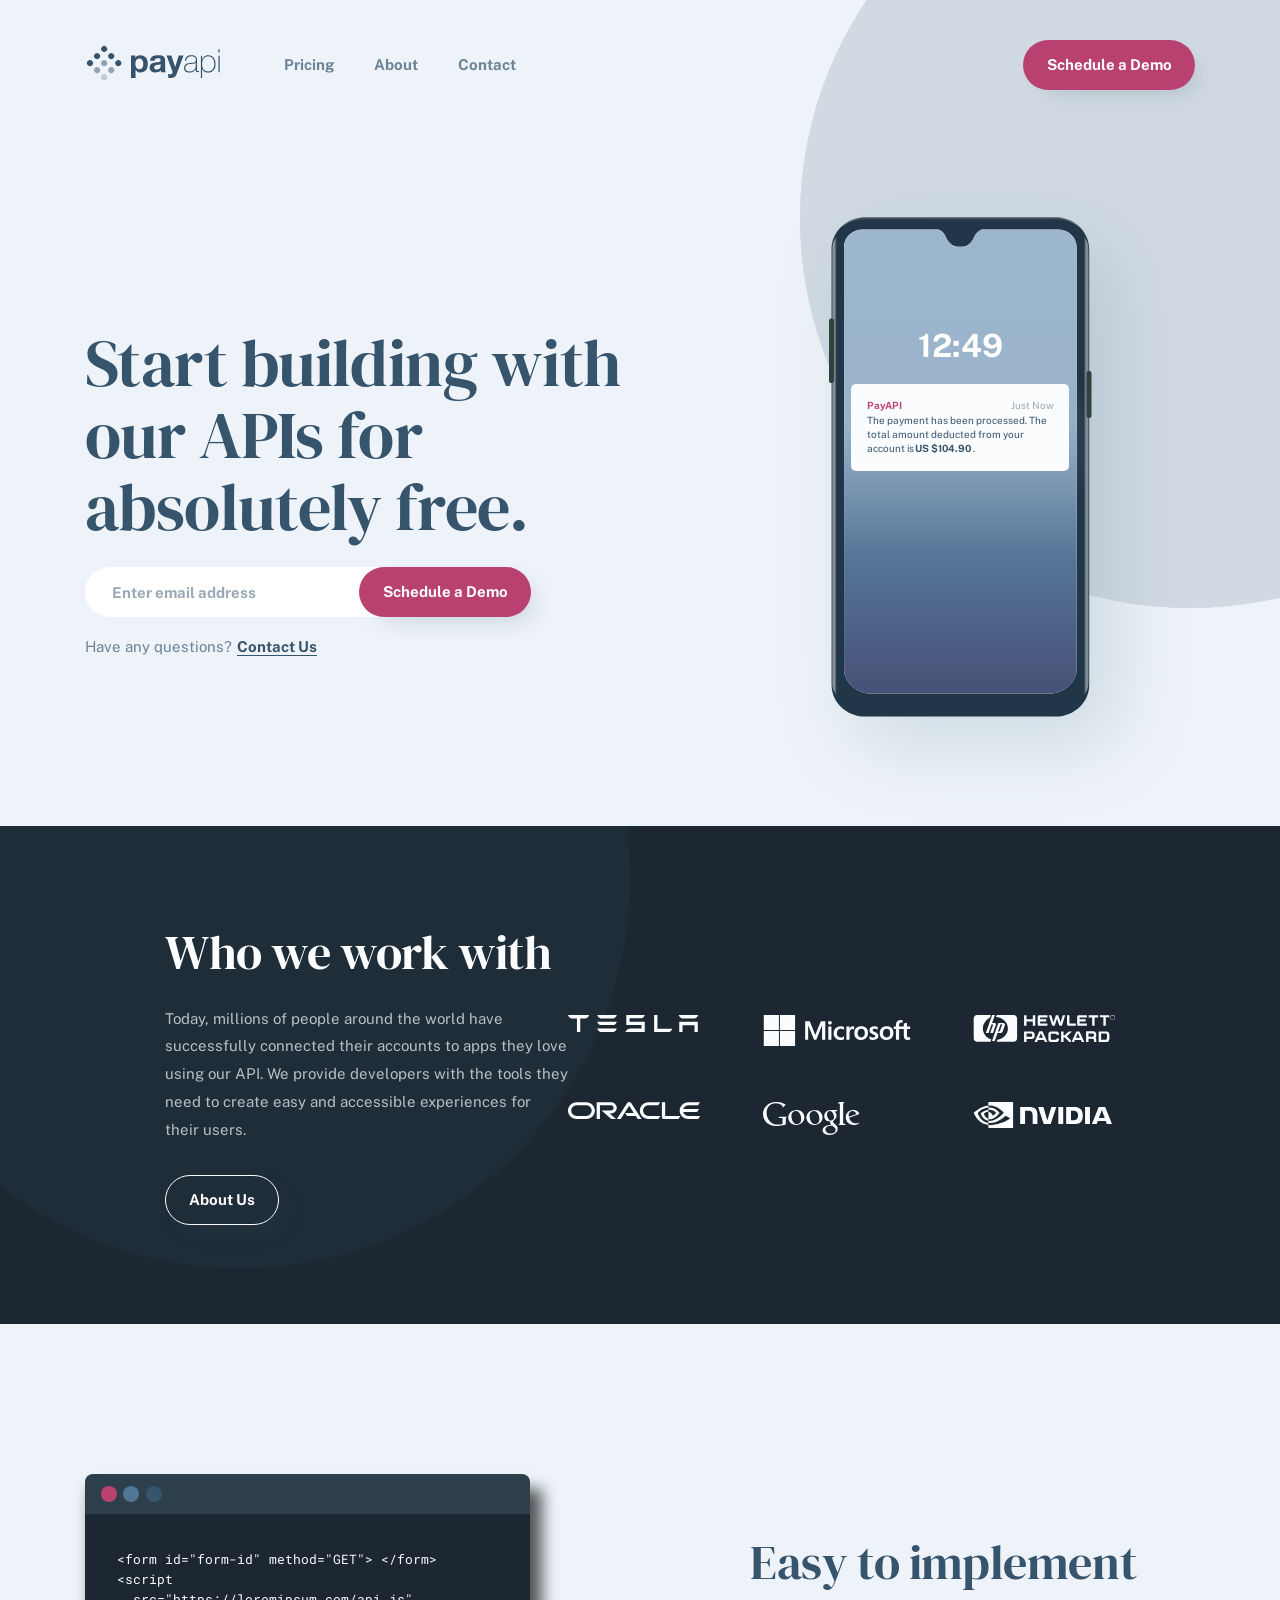
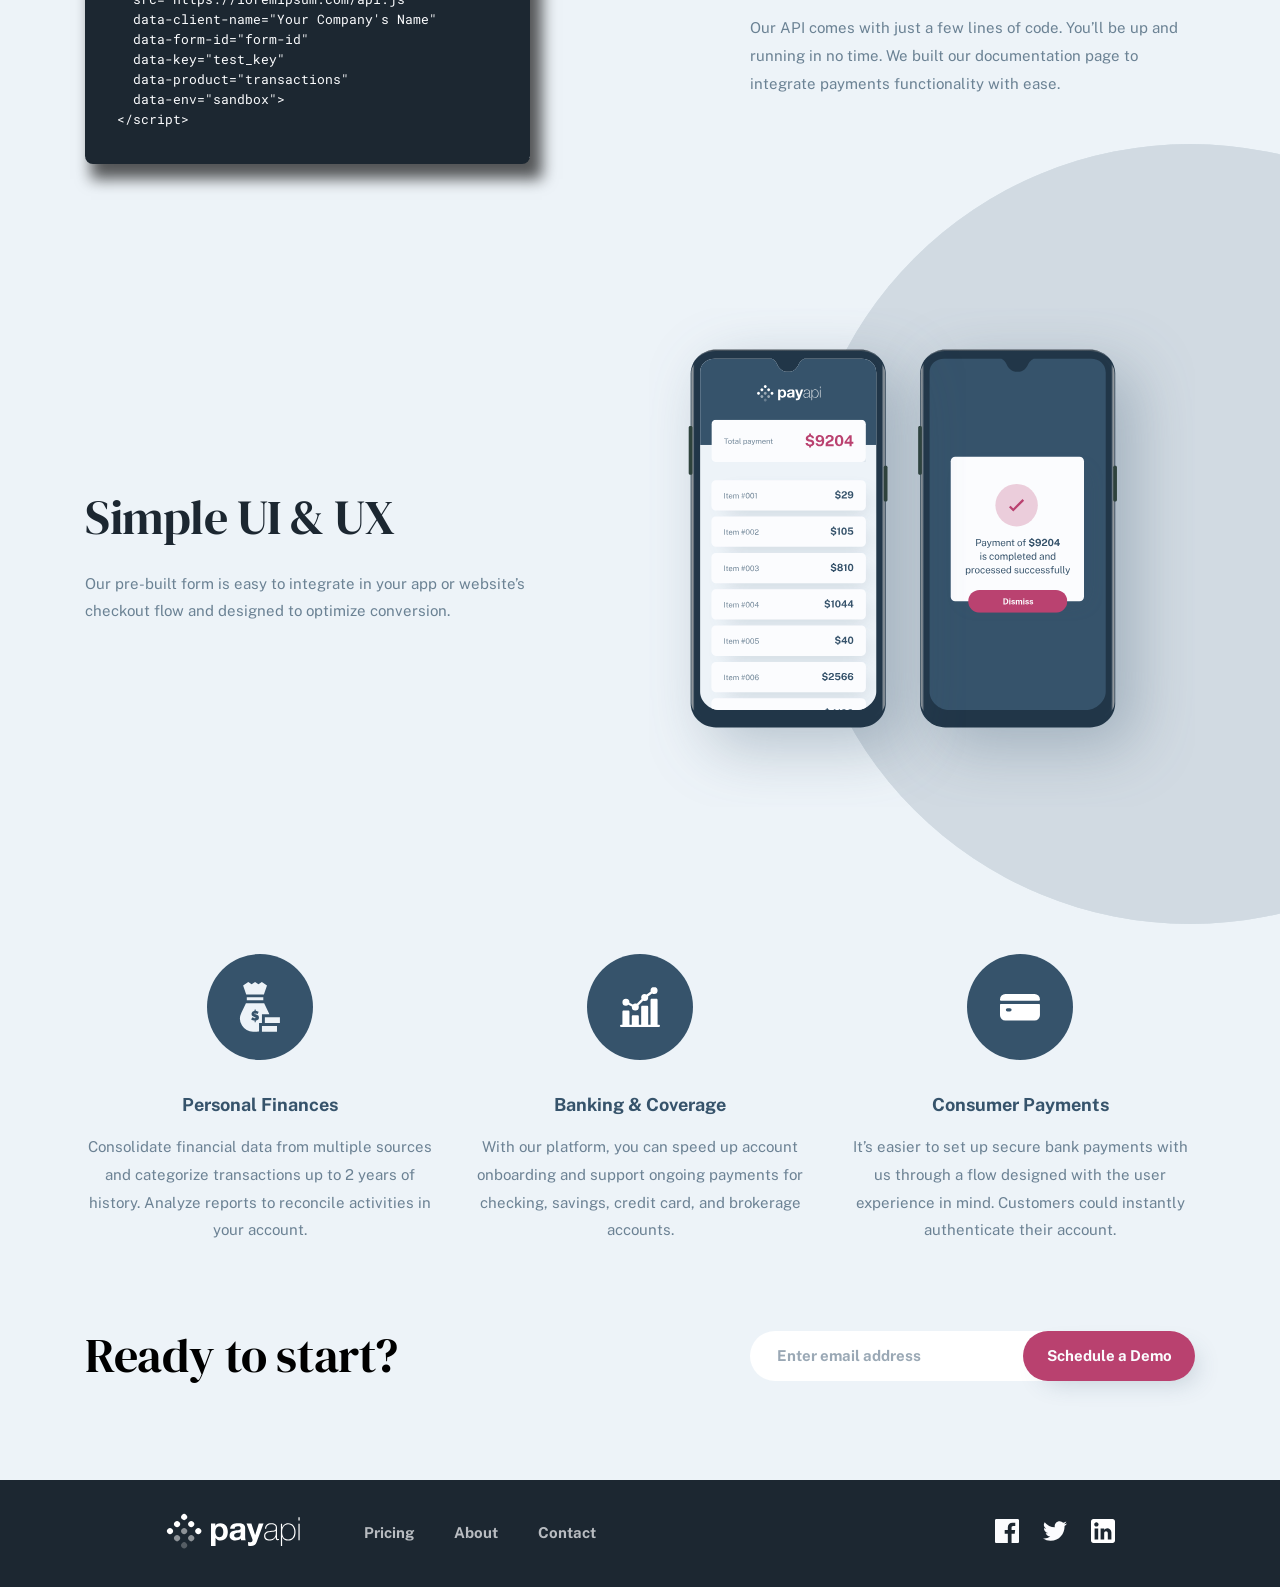
==== commit a4694d28: "Fixiing errors" ====
--- a/index.html
+++ b/index.html
@@ -162,51 +162,9 @@
               <li><a href="contact.html">Contact</a></li>
             </ul>
           </nav>
-          <button type="button" class="btn">Schedule a Demo</button>
+          <a href="contact.html" class="btn">Schedule a Demo</a>
         </div>
       </div>
-
-      <!-- <div class="header__menu container">
-        <div class="header__logo">
-          <a href="#">
-            <img
-              src="./assets/shared/desktop/logo.svg"
-              alt="logo PayAPI website"
-            />
-          </a>
-        </div>
-        <button
-          class="menu__button open__button"
-          aria-label="open Menu"
-          aria-expanded="false"
-          aria-controls="navbar"
-        >
-          <svg width="28" height="17" xmlns="http://www.w3.org/2000/svg">
-            <g fill="#36536B" fill-rule="evenodd">
-              <path d="M0 0h28v3H0zM0 7h28v3H0zM0 14h28v3H0z" />
-            </g>
-          </svg>
-        </button>
-        <div class="header__menu-wrap">
-          <nav class="navigation">
-            <button class="menu__button close__button" aria-label="close Menu">
-              <svg width="22" height="23" xmlns="http://www.w3.org/2000/svg">
-                <path
-                  d="M19.839.54L21.96 2.66 13.12 11.5l8.84 8.839-2.121 2.121-8.84-8.84-8.838 8.84L.04 20.34l8.838-8.84L.04 2.662 2.16.54 11 9.378 19.839.54z"
-                  fill="#FBFCFE"
-                  fill-rule="evenodd"
-                />
-              </svg>
-            </button>
-            <ul id="navMenu" class="main__nav">
-              <li><a href="pricing.html">Pricing</a></li>
-              <li><a href="about.html">About</a></li>
-              <li><a href="contact.html">Contact</a></li>
-            </ul>
-          </nav>
-          <button class="btn">Schedule a Demo</button>
-        </div>
-      </div> -->
       <div class="header__hero container">
         <div class="header__hero-content">
           <h1>Start building with our APIs for absolutely free.</h1>
@@ -420,7 +378,7 @@
             developers with the tools they need to create easy and accessible
             experiences for their users.
           </p>
-          <button class="btn">About Us</button>
+          <a href="about.html" class="btn">About Us</a>
         </div>
         <div class="main__about-images">
           <svg
--- a/css/style.css
+++ b/css/style.css
@@ -77,7 +77,7 @@
   height: auto;
 }
 h1,
-h2,
+.title-header,
 h3,
 h4,
 h5,
@@ -107,12 +107,39 @@
 a {
   text-decoration: none;
 }
+.title-header {
+  font-family: "DM Serif Display";
+  font-style: normal;
+  font-weight: 400;
+  font-size: 3.5rem;
+  line-height: 100%;
+  letter-spacing: -0.4px;
+  color: var(--slate-700);
+}
 h3 {
   font-family: "DM Serif Display";
   font-weight: 400;
-  font-size: 48px;
+  font-size: 3rem;
   line-height: 115%;
   letter-spacing: -0.4px;
+}
+h4 {
+  font-family: "DM Serif Display";
+  font-weight: 400;
+  font-size: 2rem;
+  line-height: 125%;
+  letter-spacing: -0.25px;
+  color: var(--slate-700);
+}
+h5 {
+  font-family: "DM Serif Display";
+  font-weight: 400;
+  font-size: 1.5rem;
+  line-height: 135%;
+  letter-spacing: -0.25px;
+  color: var(--slate-700);
+  mix-blend-mode: normal;
+  opacity: 0.75;
 }
 .container {
   max-width: 70.625rem;
@@ -120,8 +147,8 @@
   padding-inline: 0.625rem;
 }
 .btn {
-  width: 172px;
-  height: 50px;
+  width: 10.75rem;
+  height: 3.125rem;
   display: flex;
   flex-direction: row;
   justify-content: center;
@@ -130,7 +157,7 @@
   box-shadow: 10px 10px 25px -10px rgba(54, 83, 107, 0.25);
   border-radius: 999px;
   font-weight: 700;
-  font-size: 15px;
+  font-size: 0.9375rem;
   line-height: 120%;
   color: var(--slate-50);
   transition:
@@ -146,59 +173,68 @@
   input {
     outline: none;
     border: var(--neutral-0);
-    width: 445px;
-    height: 50px;
+    width: 27.8125rem;
+    height: 3.125rem;
     border-radius: 999px;
-    padding: 16px 27px;
+    padding: 1rem 1.6875rem;
     &::placeholder {
       font-family: "Public Sans";
       font-style: normal;
       font-weight: 700;
-      font-size: 15px;
+      font-size: 0.9375rem;
       line-height: 120%;
       color: var(--slate-700);
       mix-blend-mode: normal;
       opacity: 0.5;
     }
     &:focus {
-      outline: none;
+      /* outline: none; */
       border: none;
     }
   }
   small {
     display: none;
-    padding: 5px 0 0 30px;
+    padding: 0.3125rem 0 0 1.875rem;
     color: var(--red-600);
   }
   .btn {
     position: absolute;
     top: 0;
-    right: 100px;
+    right: 6.25rem;
   }
 }
 .visually-hidden {
   position: absolute;
-  width: 1px;
-  height: 1px;
+  width: 0.0625rem;
+  height: 0.0625rem;
   padding: 0;
-  margin: -1px;
+  margin: -0.0625rem;
   overflow: hidden;
   clip: rect(0, 0, 0, 0);
   white-space: nowrap;
   border: 0;
 }
-
 .header {
   background-image: url("../assets/shared/desktop/bg-pattern-circle.svg");
   background-repeat: no-repeat;
-  background-position-x: 110%;
-  background-position-y: -130px;
+  background-size: 48.75rem 48.75rem;
+  background-position: left 50rem top -10.75rem;
   overflow: hidden;
+  &.bg-up {
+    background-position: left 50rem top -32.9375rem;
+    .header__menu {
+      padding-block-end: 5.125rem;
+    }
+    .title-header {
+      max-width: 40rem;
+      margin: 0 0 2.625rem 10.3125rem;
+    }
+  }
   .header__menu {
     display: flex;
     align-items: center;
-    column-gap: 64px;
-    padding-block: 40px 72px;
+    column-gap: 4rem;
+    padding-block: 2.5rem 4.5rem;
     .menu__button {
       &.open__button {
         display: none;
@@ -217,10 +253,10 @@
       ul {
         display: flex;
         align-items: center;
-        column-gap: 40px;
+        column-gap: 2.5rem;
         a {
           font-weight: 700;
-          font-size: 15px;
+          font-size: 0.9375rem;
           line-height: 120%;
           color: var(--slate-700);
           mix-blend-mode: normal;
@@ -242,7 +278,7 @@
     align-items: center;
     justify-content: space-between;
     .header__hero-content {
-      max-width: 546px;
+      max-width: 34.125rem;
       h1 {
         font-family: "DM Serif Display";
         font-weight: 400;
@@ -251,16 +287,16 @@
         line-height: 72px;
         letter-spacing: -0.553846px;
         color: var(--slate-700);
-        margin-block-end: 24px;
+        margin-block-end: 1.5rem;
       }
       form {
-        margin-block-end: 16px;
+        margin-block-end: 1rem;
       }
       p {
         display: flex;
         align-items: center;
-        column-gap: 5px;
-        font-size: 15px;
+        column-gap: 0.3125rem;
+        font-size: 0.9375rem;
         line-height: 185%;
         color: var(--slate-500);
         a {
@@ -273,39 +309,45 @@
     }
   }
 }
+.pricing-page .bg-up .title-header {
+  margin-block-end: 4.5rem;
+}
+.about-page .bg-up .title-header {
+  margin-block-end: 3.1875rem;
+}
 .main {
   .main__about {
     display: flex;
     align-items: center;
     justify-content: space-between;
-    padding: 99px 165px;
+    padding: 6.1875rem 10.3125rem;
     background: var(--slate-950);
     background-image: url("../assets/shared/desktop/bg-pattern-circle.svg");
     background-repeat: no-repeat;
     background-position-x: -30%;
     background-position-y: 120%;
     overflow: hidden;
-    margin-block-end: 150px;
+    margin-block-end: 9.375rem;
     .main__about-content {
       display: flex;
       flex-direction: column;
       align-items: flex-start;
-      max-width: 445px;
+      max-width: 27.8125rem;
       color: var(--slate-50);
       h3 {
-        margin-block-end: 24px;
+        margin-block-end: 1.5rem;
       }
       p {
         font-weight: 400;
-        font-size: 15px;
+        font-size: 0.9375rem;
         line-height: 185%;
         mix-blend-mode: normal;
         opacity: 0.7;
-        margin-block-end: 32px;
+        margin-block-end: 2rem;
       }
       .btn {
-        width: 114px;
-        height: 50px;
+        width: 7.125rem;
+        height: 3.125rem;
         border: 1px solid var(--slate-50);
         background: inherit;
         transition:
@@ -324,7 +366,7 @@
       display: grid;
       grid-template-columns: repeat(3, 1fr);
       grid-template-rows: repeat(2, 1fr);
-      gap: 54px 62px;
+      gap: 3.375rem 3.875rem;
       svg path {
         fill: var(--slate-50);
       }
@@ -339,22 +381,22 @@
       display: flex;
       align-items: center;
       justify-content: space-between;
-      margin-block-end: 150px;
+      margin-block-end: 9.375rem;
       .implementation__images {
-        width: 445px;
-        height: 284px;
+        width: 27.8125rem;
+        height: 17.75rem;
         box-shadow: 9px 18px 14px 3px rgba(0, 0, 0, 0.65);
         .implementation__images-head {
-          height: 40px;
+          height: 2.5rem;
           background: hsl(207, 25%, 24%);
           border-radius: 8px 8px 0px 0px;
           display: flex;
           align-items: center;
-          column-gap: 6.4px;
-          padding: 12px 16px;
+          column-gap: 0.4rem;
+          padding: 0.75rem 1rem;
           span {
-            width: 16px;
-            height: 16px;
+            width: 1rem;
+            height: 1rem;
             border-radius: 50%;
             &:nth-child(1) {
               background-color: var(--rose-600);
@@ -370,17 +412,16 @@
         .implementation__images-block {
           background-color: var(--slate-950);
           color: var(--slate-50);
-          padding: 15px;
+          padding: 0.9375rem;
           border-radius: 0px 0px 8px 8px;
           font-family: "Roboto Mono";
-          padding-inline: 32px;
+          padding-inline: 2rem;
           code {
-            /* Подсветка для тегов/атрибутов (опционально) */
             color: #9cdcfe;
             display: block;
             font-style: normal;
             font-weight: 400;
-            font-size: 13px;
+            font-size: 0.8125rem;
             line-height: 20px;
             color: var(--slate-50);
           }
@@ -388,14 +429,14 @@
       }
 
       .implementation__content {
-        max-width: 445px;
+        max-width: 27.8125rem;
         h3 {
           color: var(--slate-700);
-          margin-block-end: 24px;
+          margin-block-end: 1.5rem;
         }
         p {
           font-weight: 400;
-          font-size: 15px;
+          font-size: 0.9375rem;
           line-height: 185%;
           color: var(--slate-500);
         }
@@ -404,8 +445,8 @@
     .testimonial__optimize {
       display: flex;
       align-items: center;
-      column-gap: 99.5px;
-      padding-block-end: 146.57px;
+      column-gap: 6.2188rem;
+      padding-block-end: 9.1606rem;
       .testimonial__optimize-content {
         h3 {
           color: var(--slate-950);
@@ -418,37 +459,381 @@
         }
       }
       img {
-        width: 565px;
-        height: 499px;
+        width: 35.3125rem;
+        height: 31.1875rem;
       }
     }
   }
   .feauters {
     display: grid;
     grid-template-columns: repeat(3, 1fr);
-    column-gap: 30px;
-    margin-block-end: 84px;
+    column-gap: 1.875rem;
+    margin-block-end: 5.25rem;
     .feauters__block {
       display: flex;
       align-items: center;
       flex-direction: column;
-      row-gap: 16px;
+      row-gap: 1rem;
       img {
-        margin-block-end: 16px;
+        margin-block-end: 1rem;
       }
       h6 {
         font-weight: 700;
-        font-size: 18px;
+        font-size: 1.125rem;
         line-height: 140%;
         text-align: center;
         color: #36536b;
       }
       p {
         font-weight: 400;
-        font-size: 15px;
+        font-size: 0.9375rem;
         line-height: 185%;
         text-align: center;
         color: #6c8294;
+      }
+    }
+  }
+  .contact {
+    display: flex;
+    align-items: center;
+    justify-content: space-between;
+    margin-block-end: 4.5rem;
+    .contact__form {
+      max-width: 27.8125rem;
+      .form-group {
+        position: relative;
+        margin-block-end: 1.5rem;
+        input {
+          width: 100%;
+          display: block;
+          border: none;
+          background: transparent;
+          outline: none;
+          border-bottom: 1px solid hsla(207, 33%, 32%, 0.5);
+          padding: 0 0 1rem 1.5rem;
+          cursor: pointer;
+          &::placeholder {
+            font-family: "Public Sans";
+            font-weight: 400;
+            font-size: 0.9375rem;
+            line-height: 185%;
+            color: var(--slate-700);
+            mix-blend-mode: normal;
+            opacity: 0.5;
+          }
+          &:focus-visible {
+            outline: 2px solid var(--rose-600);
+            outline-offset: 3px;
+          }
+        }
+        textarea {
+          width: 100%;
+          height: 5.8125rem;
+          box-sizing: border-box;
+          border: none;
+          background: transparent;
+          outline: none;
+          border-bottom: 1px solid hsla(207, 33%, 32%, 0.5);
+          resize: none;
+          cursor: pointer;
+          font-family: "Public Sans";
+          font-weight: 400;
+          font-size: 0.9375rem;
+          line-height: 185%;
+          color: var(--slate-700);
+          mix-blend-mode: normal;
+          opacity: 0.5;
+          padding-inline-start: 1.5rem;
+          &:focus-visible {
+            outline: 2px solid var(--rose-600);
+            outline-offset: 3px;
+          }
+        }
+        small {
+          visibility: hidden;
+          font-family: "Public Sans";
+          font-weight: 400;
+          font-size: 0.6875rem;
+          line-height: 13px;
+          letter-spacing: -0.0846154px;
+          padding-inline-start: 1.5rem;
+        }
+        &.error {
+          input {
+            border-color: var(--red-600);
+            &::placeholder {
+              color: var(--red-600);
+            }
+          }
+          textarea {
+            border-color: var(--red-600);
+            &::placeholder {
+              color: var(--red-600);
+            }
+          }
+          small {
+            visibility: visible;
+            color: var(--red-600);
+            mix-blend-mode: normal;
+            opacity: 0.5;
+          }
+        }
+        &.success {
+          input {
+            border-color: hsla(207, 33%, 32%, 0.5);
+          }
+          textarea {
+            border-color: hsla(207, 33%, 32%, 0.5);
+          }
+        }
+      }
+      .form-check {
+        margin-block-end: 1.5rem;
+
+        .check__container {
+          display: block;
+          position: relative;
+          padding-inline-start: 2.1875rem;
+          margin-block-end: 0.75rem;
+          cursor: pointer;
+          font-family: "Public Sans";
+          font-weight: 400;
+          font-size: 0.9375rem;
+          line-height: 1.5625rem;
+          letter-spacing: -0.115385px;
+          color: var(--slate-700);
+
+          /* Безопасное скрытие стандартного инпута */
+          input {
+            position: absolute;
+            width: 0.0625rem;
+            height: 0.0625rem;
+            padding: 0;
+            margin: -1px;
+            overflow: hidden;
+            clip: rect(0, 0, 0, 0);
+            white-space: nowrap;
+            border: 0;
+
+            /* Стили фокуса при навигации с клавиатуры (Tab) */
+            &:focus-visible ~ .checkmark {
+              /* Цвет рамки фокуса */
+              outline: 2px solid var(--rose-600);
+              outline-offset: 3px;
+              /* Делаем чекбокс четче во время фокуса */
+              opacity: 1;
+            }
+
+            /* Изменение состояния при клике/выборе */
+            &:checked ~ .checkmark {
+              background-color: var(--rose-600);
+              opacity: 1;
+
+              &::after {
+                display: block;
+              }
+            }
+          }
+
+          .checkmark {
+            /* Рисуем кастомный checkbox в <span>: */
+            position: absolute;
+            top: 0;
+            left: 0;
+            width: 1.5rem;
+            height: 1.5rem;
+            background: var(--slate-700);
+            mix-blend-mode: normal;
+            opacity: 0.25;
+            transition:
+              background-color 0.2s ease,
+              outline 0.2s ease;
+
+            &::after {
+              position: absolute;
+              content: "";
+              display: none;
+              left: 0.5625rem;
+              top: 0.3125rem;
+              width: 0.3844rem;
+              height: 0.7075rem;
+              border: solid var(--neutral-0);
+              border-width: 0 3px 3px 0;
+              transform: rotate(45deg);
+            }
+          }
+        }
+      }
+
+      .btn {
+        border: 1px solid var(--slate-700);
+        background-color: transparent;
+        color: var(--slate-700);
+        transition:
+          background-color 450ms ease-in-out,
+          color 450ms ease-in-out;
+        &:hover {
+          background-color: var(--slate-700);
+          color: var(--neutral-0);
+        }
+      }
+    }
+    .contact__join {
+      max-width: 33.8125rem;
+      h5 {
+        margin-block-end: 2.5rem;
+      }
+      .contact__join-images {
+        display: grid;
+        grid-template-columns: repeat(3, 1fr);
+        grid-template-rows: repeat(2, 1fr);
+        gap: 3.375rem 3.875rem;
+      }
+    }
+  }
+  .pricing {
+    display: grid;
+    grid-template-columns: repeat(3, 1fr);
+    column-gap: 1.875rem;
+    margin-block-end: 6rem;
+    .pricing__content {
+      display: flex;
+      flex-direction: column;
+      row-gap: 1rem;
+      h4 {
+        font-size: clamp(1.5rem, calc(0.929rem + 1.19vw), 2rem);
+        color: var(--rose-600);
+      }
+      p {
+        font-weight: 400;
+        font-size: 0.9375rem;
+        line-height: 185%;
+        color: var(--slate-500);
+      }
+      .price {
+        font-family: "DM Serif Display";
+        font-weight: 400;
+        font-size: 3.5rem;
+        line-height: 100%;
+        letter-spacing: -0.4px;
+        color: var(--slate-700);
+      }
+      span {
+        display: block;
+        width: 21.875rem;
+        border-bottom: 1px solid var(--slate-700);
+        mix-blend-mode: normal;
+        opacity: 0.25;
+        margin-block-end: 8px;
+      }
+      ul {
+        display: flex;
+        flex-direction: column;
+        row-gap: 0.5rem;
+        margin-block-end: 0.5rem;
+        li {
+          font-family: "Public Sans";
+          font-weight: 400;
+          font-size: 0.9375rem;
+          line-height: 185%;
+          padding-inline-start: 2.25rem;
+          color: var(--slate-700);
+          position: relative;
+          &::before {
+            position: absolute;
+            content: "";
+            background-image: url("../assets/shared/desktop/icon-check.svg");
+            width: 0.875rem;
+            height: 0.6875rem;
+            top: 50%;
+            left: 0px;
+            transform: translateY(-50%);
+          }
+        }
+      }
+      &:first-of-type ul li:nth-child(n + 4),
+      &:nth-child(2) ul li:nth-child(n + 6) {
+        opacity: 0.5;
+        &::before {
+          content: none;
+        }
+      }
+      .btn {
+        width: 10.5rem;
+        border: 1px solid var(--slate-700);
+        background: transparent;
+        color: var(--slate-700);
+        transition:
+          background-color 450ms ease-in-out,
+          color 450ms ease-in-out;
+        &:hover {
+          background-color: var(--slate-700);
+          color: var(--neutral-0);
+        }
+      }
+    }
+  }
+  .intro__about {
+    display: flex;
+    flex-direction: column;
+    row-gap: 3.5rem;
+    .intro__about-block {
+      display: flex;
+      align-items: center;
+      justify-content: space-between;
+      flex: 1;
+      column-gap: 1.875rem;
+      p {
+        max-width: 39.6875rem;
+        font-weight: 400;
+        font-size: 0.9375rem;
+        line-height: 185%;
+        color: var(--slate-500);
+      }
+    }
+    &:last-child .intro__about-block:last-child {
+      margin-block-end: 100px;
+    }
+  }
+  .about__content {
+    background-image: url("../assets/shared/desktop/bg-pattern-circle.svg");
+    background-repeat: no-repeat;
+    background-position: left -35rem top -2.5rem;
+    overflow: hidden;
+    padding-block-start: 6.25rem;
+    margin-block-end: 4.5rem;
+    .about__picture {
+      display: block;
+      margin-block-end: 4.5rem;
+    }
+    .content__stats {
+      display: grid;
+      grid-template-columns: repeat(3, 350px);
+      align-items: center;
+      justify-content: center;
+      column-gap: 1.875rem;
+      .content__stats-block {
+        padding-block: 16px 24px;
+        border-top: 1px solid hsla(207, 33%, 32%, 0.25);
+        border-bottom: 1px solid hsla(207, 33%, 32%, 0.25);
+        p {
+          font-weight: 400;
+          font-size: 0.9375rem;
+          line-height: 185%;
+          color: var(--slate-700);
+          mix-blend-mode: normal;
+          opacity: 0.7;
+          padding-block-end: 0.5rem;
+        }
+        strong {
+          display: block;
+          font-family: "DM Serif Display";
+          font-weight: 400;
+          font-size: 3.5rem;
+          line-height: 100%;
+          letter-spacing: -0.4px;
+          color: var(--rose-600);
+        }
       }
     }
   }
@@ -458,7 +843,7 @@
     display: flex;
     align-items: center;
     justify-content: space-between;
-    margin-block-end: 97px;
+    margin-block-end: 6.0625rem;
     .form__email {
       .btn {
         right: 0;
@@ -468,9 +853,9 @@
   .footer__links {
     display: flex;
     align-items: center;
-    column-gap: 64px;
+    column-gap: 4rem;
     background-color: var(--slate-950);
-    padding: 32px 165px;
+    padding: 2rem 10.3125rem;
     .footer__logo {
       svg {
         /* Стили для обычного состояния */
@@ -497,10 +882,10 @@
         ul {
           display: flex;
           align-items: center;
-          column-gap: 40px;
+          column-gap: 2.5rem;
           a {
             font-weight: 700;
-            font-size: 15px;
+            font-size: 0.9375rem;
             line-height: 120%;
             color: #fbfcfe;
             mix-blend-mode: normal;
@@ -517,7 +902,7 @@
       margin-left: auto;
       display: flex;
       align-items: center;
-      column-gap: 24px;
+      column-gap: 1.5rem;
       a {
         svg {
           transition: fill 300ms ease;
@@ -531,44 +916,65 @@
 }
 
 @media (width <= 768px) {
+  .title-header {
+    font-size: clamp(2rem, calc(0.026rem + 7.018vw), 3rem);
+  }
   h3 {
     font-size: clamp(2rem, calc(0.707rem + 4.598vw), 3rem);
   }
+  h4 {
+    font-size: clamp(1.5rem, calc(0.792rem + 2.516vw), 2rem);
+  }
   .container {
-    max-width: 710px;
+    max-width: 44.375rem;
   }
   .header {
-    background-size: 949px 949px;
+    background-size: 59.3125rem 59.3125rem;
     background-position-x: 65%;
     background-position-y: -555%;
     margin-block-end: 91px;
-    .header__menu {
-    }
+    &.bg-up {
+      background-size: 48.75rem 48.75rem;
+      background-position: right -30.875rem top -31.75rem;
+      margin-block-end: 0;
+      .header__menu {
+        padding-block-end: 4.5625rem;
+      }
+      .title-header {
+        max-width: 33.75rem;
+        text-align: center;
+        margin: 0 0 3rem 6.0625rem;
+      }
+    }
+
     .header__hero {
       flex-direction: column-reverse;
       .header__hero-content {
-        max-width: 573px;
+        max-width: 35.8125rem;
         h1 {
           text-align: center;
           line-height: 115%;
         }
         form {
-          margin-block-end: 8px;
+          margin-block-end: 0.5rem;
         }
         p {
           justify-content: center;
         }
       }
     }
+  }
+  .pricing-page .bg-up .title-header {
+    margin-block-end: 4.75rem;
   }
   .main {
     .main__about {
       flex-direction: column-reverse;
-      row-gap: 64px;
-      padding: 87px 40px;
+      row-gap: 4rem;
+      padding: 5.4375rem 2.5rem;
       background-position-x: 30%;
       background-position-y: 350%;
-      margin-block-end: 100px;
+      margin-block-end: 6.25rem;
       .main__about-content {
         align-items: center;
         p {
@@ -580,17 +986,17 @@
       background-image: none;
       .testimonial__implementation {
         flex-direction: column;
-        row-gap: 72px;
-        margin-block-end: 101px;
+        row-gap: 4.5rem;
+        margin-block-end: 6.3125rem;
         .implementation__images {
-          width: 392px;
-          height: 250px;
+          width: 24.5rem;
+          height: 15.625rem;
           .implementation__images-head {
-            height: 32px;
-            padding: 10px 14px;
+            height: 2rem;
+            padding: 0.625rem 0.875rem;
           }
           .implementation__images-block {
-            padding-inline: 21px;
+            padding-inline: 1.3125rem;
           }
         }
         .implementation__content {
@@ -599,11 +1005,11 @@
       }
       .testimonial__optimize {
         padding-block-end: 0;
-        margin-block-end: 101.36px;
+        margin-block-end: 6.335rem;
         flex-direction: column-reverse;
-        row-gap: 36px;
+        row-gap: 2.25rem;
         .testimonial__optimize-content {
-          max-width: 573px;
+          max-width: 35.8125rem;
           h3 {
             text-align: center;
           }
@@ -612,54 +1018,104 @@
           }
         }
         img {
-          width: 361.92px;
-          height: 319.64px;
+          width: 22.62rem;
+          height: 19.9775rem;
         }
       }
     }
     .feauters {
-      column-gap: 8px;
-      margin-block-end: 81px;
+      column-gap: 0.5rem;
+      margin-block-end: 5.0625rem;
+    }
+    .contact {
+      flex-direction: column;
+      row-gap: 3rem;
+      margin-block-end: 6.0625rem;
+      .contact__join {
+        h5 {
+          text-align: center;
+        }
+      }
+    }
+    .pricing {
+      grid-template-columns: repeat(3, 13.9375rem);
+      column-gap: 0.5rem;
+      .pricing__content {
+        align-items: center;
+        p {
+          text-align: center;
+        }
+        span {
+          width: 13.9375rem;
+        }
+      }
+    }
+    .intro__about {
+      row-gap: 4rem;
+      .intro__about-block {
+        column-gap: 0.5rem;
+        p {
+          max-width: 28.5rem;
+        }
+      }
+    }
+    .about__content {
+      background-image: none;
+      .content__stats {
+        grid-template-columns: repeat(3, 14rem);
+        column-gap: 0.5rem;
+      }
     }
   }
   .footer {
     .footer__header {
       flex-direction: column;
-      row-gap: 40px;
-      margin-block-end: 100px;
+      row-gap: 2.5rem;
+      margin-block-end: 6.25rem;
     }
     .footer__links {
-      padding: 31.62px 39.5px;
+      padding: 1.9763rem 2.4688rem;
     }
   }
 }
 
 @media (width <= 450px) {
   .container {
-    max-width: 348px;
+    max-width: 21.75rem;
   }
   .form__email {
     position: static;
     input {
-      width: 328px;
-      height: 48px;
-      padding: 15px 30px;
-      margin-block-end: 16px;
+      width: 20.5rem;
+      height: 3rem;
+      padding: 0.9375rem 1.875rem;
+      margin-block-end: 1rem;
     }
     .small {
-      margin-block-end: 16px;
+      margin-block-end: 1rem;
     }
     .btn {
       position: static;
-      width: 328px;
-      height: 48px;
+      width: 20.5rem;
+      height: 3rem;
     }
   }
   .header {
-    background-size: 780px 780px;
+    background-size: 48.75rem 48.75rem;
     background-position-x: 50%;
     background-position-y: -140%;
-    margin-block-end: 73px;
+    margin-block-end: 4.5625rem;
+    &.bg-up {
+      background-position: left 4.625rem top -40.25rem;
+      margin-block-end: 0;
+      .header__menu {
+        padding-block-end: 3.0294rem;
+      }
+      .title-header {
+        max-width: 20.4375rem;
+        margin: 0 auto 2.5rem;
+      }
+    }
     .header__menu {
       justify-content: space-between;
       .menu__button {
@@ -668,13 +1124,13 @@
         }
         &.close__button {
           display: block;
-          margin-block: 48.54px 24px;
+          margin-block: 3.0337rem 1.5rem;
         }
       }
       .header__menu-wrap {
         visibility: hidden;
         position: fixed;
-        width: 360px;
+        width: 22.5rem;
         max-width: 100%;
         height: 100vh;
         top: 0;
@@ -696,13 +1152,13 @@
           }
           ul {
             border-top: 1px solid rgba(251, 252, 254, 0.15);
-            width: 240px;
+            width: 15rem;
             flex-direction: column;
-            gap: 30px 0;
-            padding-block-start: 43px;
-            margin-block-end: 40px;
+            gap: 1.875rem 0;
+            padding-block-start: 2.6875rem;
+            margin-block-end: 2.5rem;
             a {
-              font-size: 18px;
+              font-size: 1.125rem;
               line-height: 140%;
               text-align: center;
               color: var(--slate-50);
@@ -718,11 +1174,11 @@
     }
     .header__hero {
       .header__hero-content {
-        max-width: 328px;
+        max-width: 20.5rem;
         h1 {
           line-height: 125%;
           letter-spacing: -0.25px;
-          margin-block-end: 16px;
+          margin-block-end: 1rem;
         }
       }
     }
@@ -731,71 +1187,146 @@
     visibility: visible;
     transform: translateX(300px);
     box-shadow: 1px 0 1px 1px rgba(0, 0, 0, 0.25);
+  }
+  .pricing-page .bg-up .title-header {
+    margin-block-end: 48px;
   }
   .main {
     .main__about {
       background-position-x: 50%;
       background-position-y: 515%;
       padding: 73px 24px;
-      margin-block-end: 80px;
+      margin-block-end: 5rem;
       .main__about-images {
         grid-template-columns: repeat(2, 1fr);
         grid-template-rows: repeat(3, 1fr);
-        gap: 39px 56px;
+        gap: 2.4375rem 3.5rem;
       }
     }
     .testimonial {
       .testimonial__implementation {
-        margin-block-end: 80px;
-        row-gap: 60px;
+        margin-block-end: 5rem;
+        row-gap: 3.75rem;
         .implementation__images {
-          width: 328px;
-          height: 209px;
+          width: 20.5rem;
+          height: 13.0625rem;
           .implementation__images-head {
-            height: 29.52px;
-            padding: 8px 11px;
+            height: 1.845rem;
+            padding: 0.5rem 0.6875rem;
           }
           .implementation__images-block {
-            padding-inline: 18.7px;
+            padding-inline: 1.1687rem;
             code {
-              font-size: 9px;
-              line-height: 16px;
+              font-size: 0.5625rem;
+              line-height: 1rem;
             }
           }
         }
         .implementation__content {
           h3 {
-            margin-block-end: 16px;
+            margin-block-end: 1rem;
           }
         }
       }
       .testimonial__optimize {
-        margin-block-end: 64px;
+        margin-block-end: 4rem;
         .testimonial__optimize-content {
           h3 {
-            margin-block-end: 16px;
+            margin-block-end: 1rem;
           }
         }
         img {
-          width: 327.71px;
-          height: 289.67px;
+          width: 20.4819rem;
+          height: 18.1044rem;
         }
       }
     }
     .feauters {
       grid-template-columns: repeat(1, 1fr);
-      gap: 48px 0;
+      gap: 3rem 0;
+    }
+    .contact {
+      row-gap: 4.5rem;
+      margin-block-end: 4.875rem;
+      .contact__form {
+        .form-check {
+          margin-block-end: 1rem;
+        }
+        .btn {
+          width: 9.5rem;
+        }
+      }
+      .contact__join {
+        h5 {
+          max-width: 20.4375rem;
+          margin-block-end: 2rem;
+        }
+        .contact__join-images {
+          grid-template-columns: repeat(2, 1fr);
+          grid-template-rows: repeat(3, 1fr);
+          gap: 2.8044rem 3.18rem;
+        }
+      }
+    }
+    .pricing {
+      grid-template-columns: repeat(1, 1fr);
+      grid-template-rows: repeat(3, 1fr);
+      gap: 3rem 0;
+      .pricing__content {
+        row-gap: 1.5rem;
+        .price {
+          margin-block-end: 0.5rem;
+        }
+      }
+    }
+    .intro__about {
+      row-gap: 3rem;
+      .intro__about-block {
+        flex-direction: column;
+        gap: 1rem 0;
+        p {
+          text-align: center;
+        }
+      }
+    }
+    .about__content {
+      padding-block-start: 4.5rem;
+      margin-block-end: 3rem;
+      .about__picture {
+        margin-block-end: 3rem;
+        img {
+          margin: 0 auto;
+        }
+      }
+      .content__stats {
+        grid-template-columns: repeat(1, 1fr);
+        grid-template-rows: repeat(3, 1fr);
+        gap: 2.5rem 0;
+        .content__stats-block {
+          padding: 0;
+          place-items: center;
+          border: none;
+          &:first-child {
+            border-top: 1px solid hsla(207, 33%, 32%, 0.25);
+            padding-block-start: 1rem;
+          }
+          &:last-child {
+            border-bottom: 1px solid hsla(207, 33%, 32%, 0.25);
+            padding-block-end: 1rem;
+          }
+        }
+      }
     }
   }
   .footer {
     .footer__header {
-      row-gap: 30px;
-      margin-block-end: 80px;
+      row-gap: 1.875rem;
+      margin-block-end: 5rem;
     }
     .footer__links {
       flex-direction: column;
-      gap: 40px 0;
-      padding: 49px 121px;
+      gap: 2.5rem 0;
+      padding: 3.0625rem 7.5625rem;
       background-image: url("../assets/shared/desktop/bg-pattern-circle.svg");
       background-repeat: no-repeat;
       background-position-x: 50%;
@@ -804,14 +1335,14 @@
       .footer__links-wrap {
         flex-direction: column;
         flex-grow: 0;
-        row-gap: 40px;
+        row-gap: 2.5rem;
         nav {
           ul {
             flex-direction: column;
-            gap: 30px 0;
-          }
-        }
-      }
-    }
-  }
-}
+            gap: 1.875rem 0;
+          }
+        }
+      }
+    }
+  }
+}
